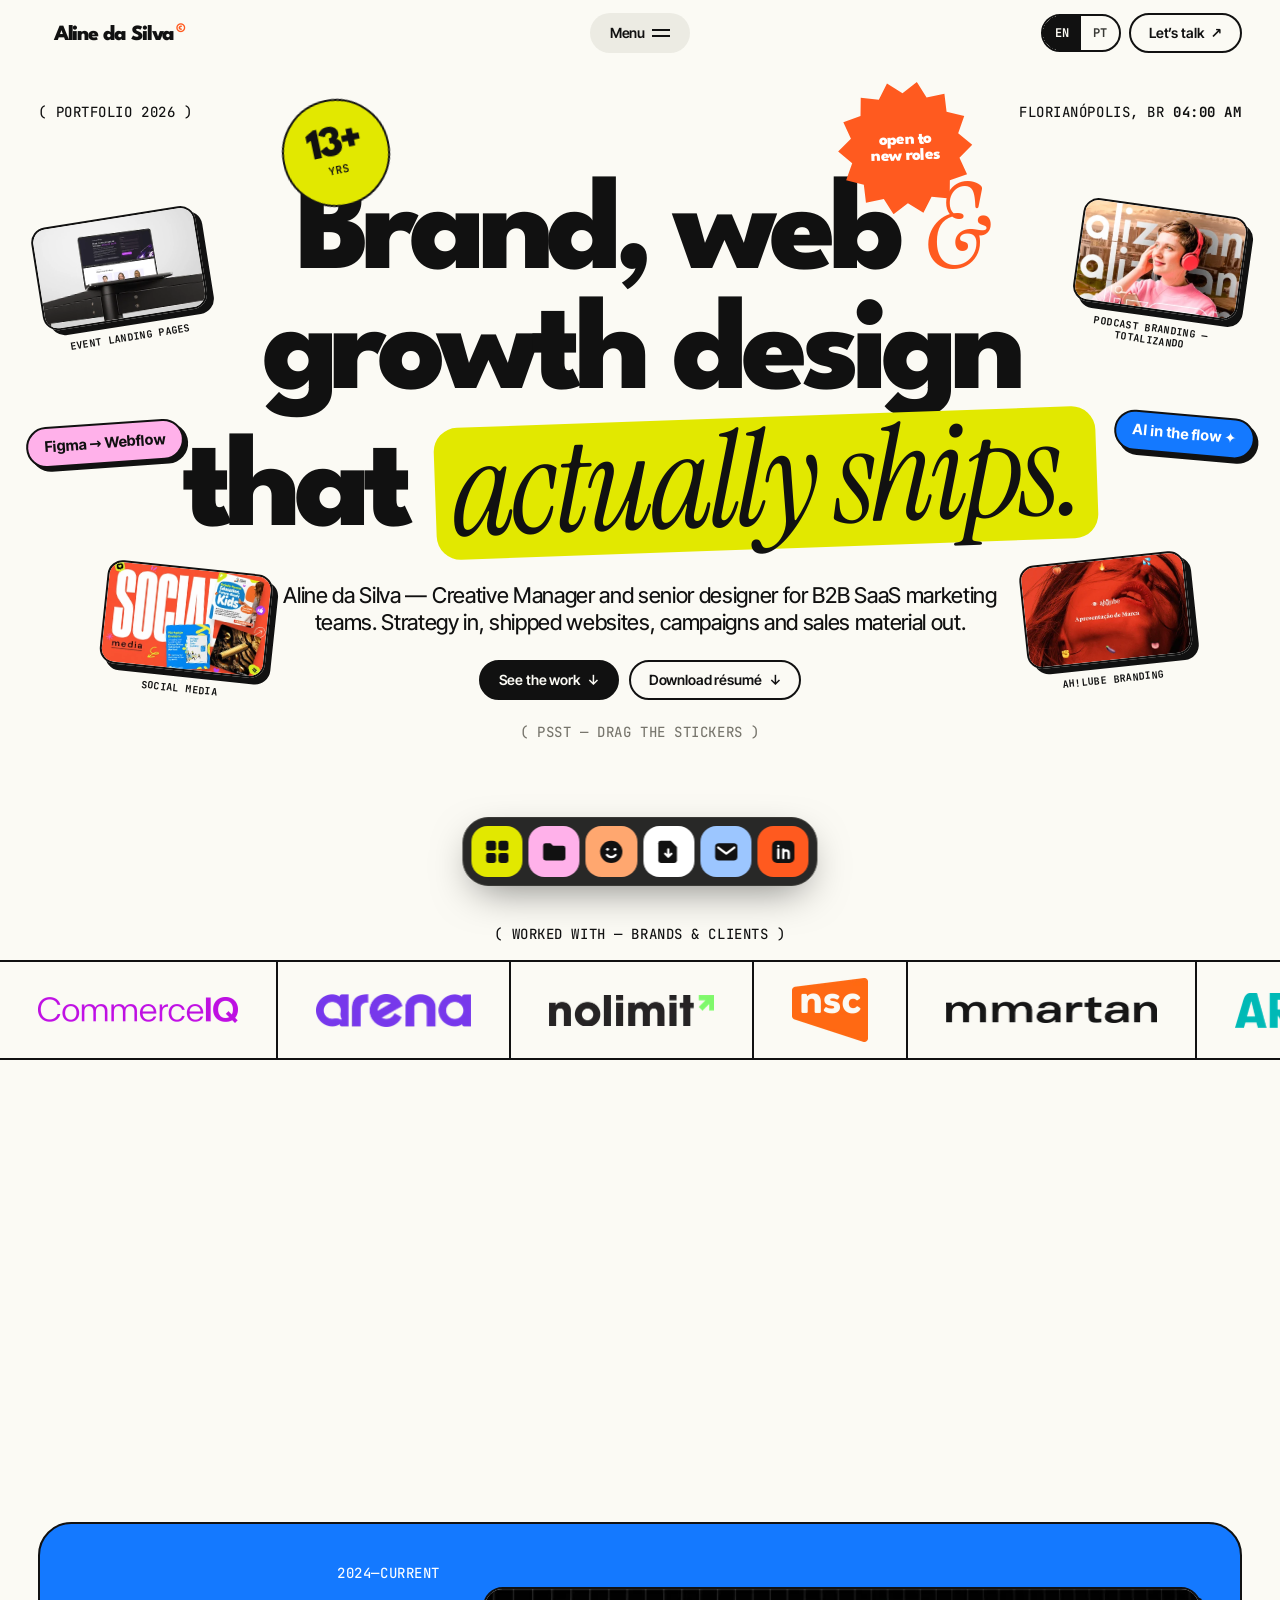
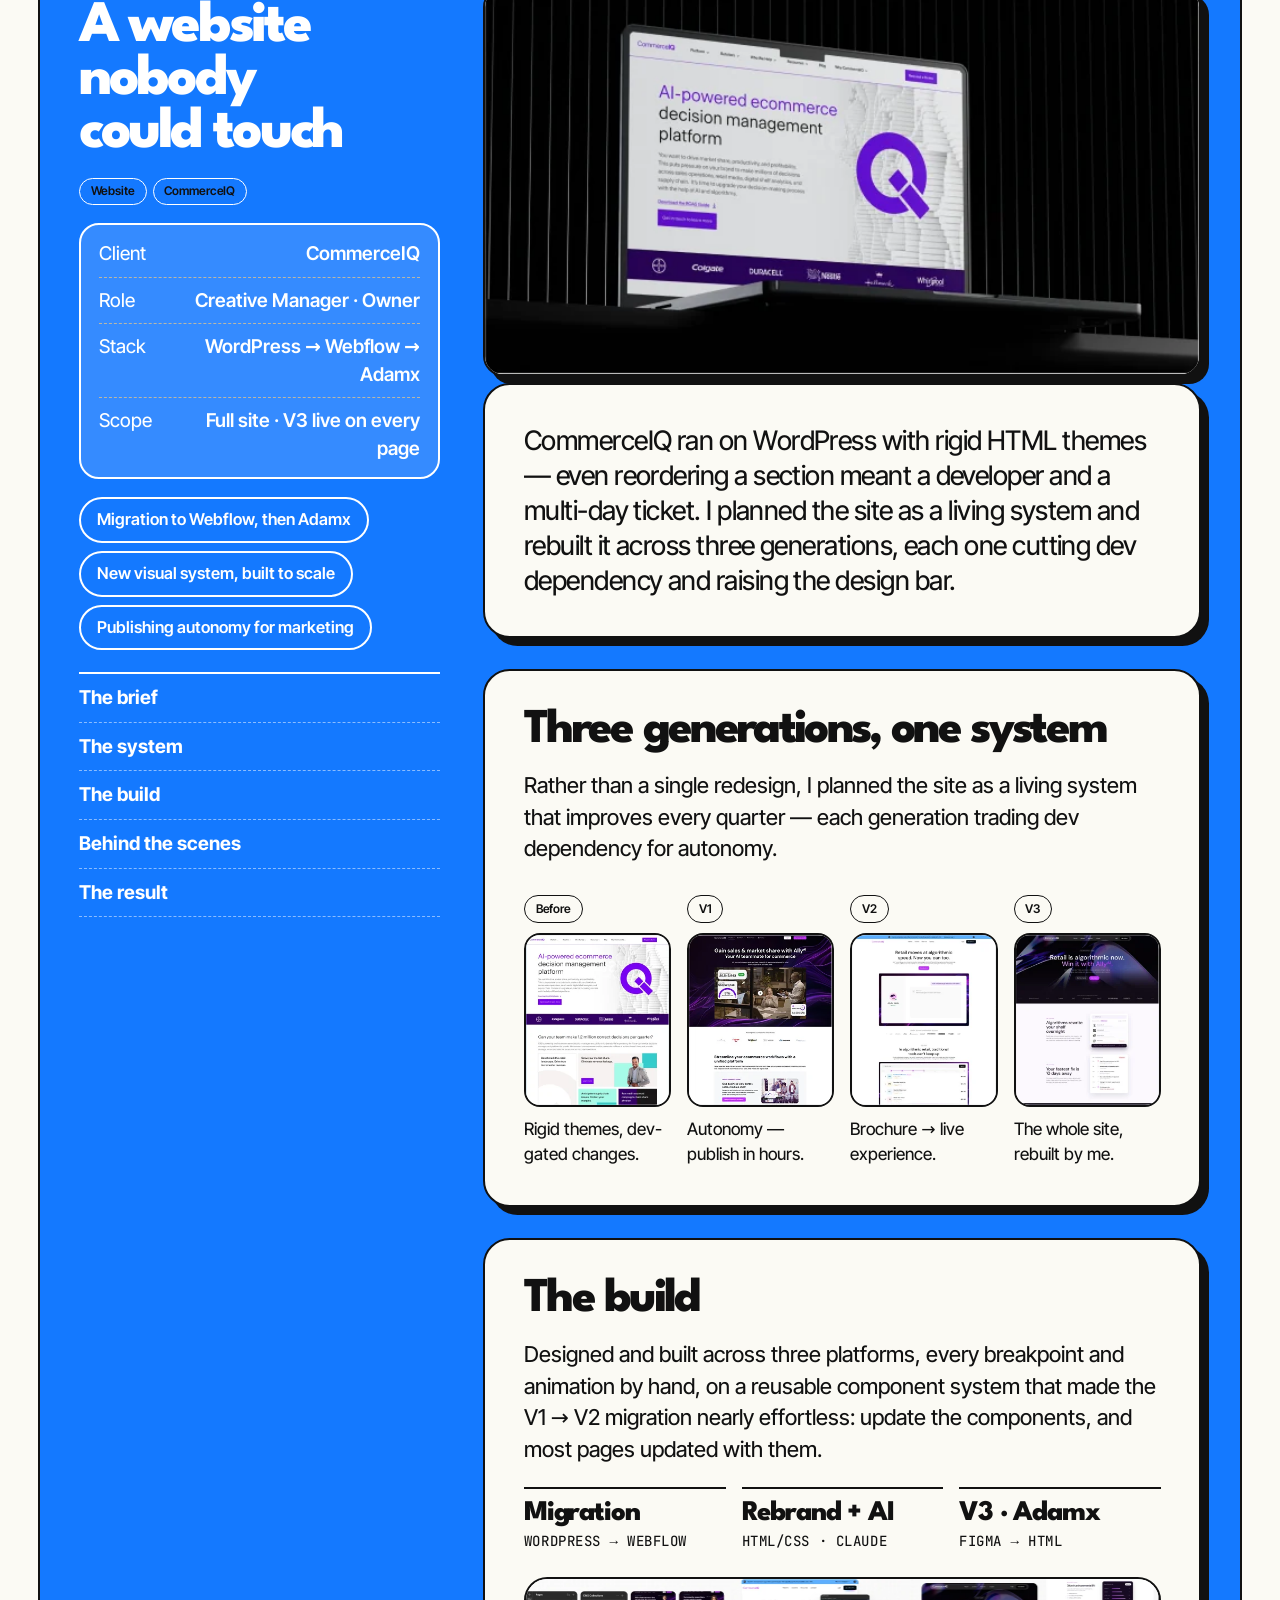
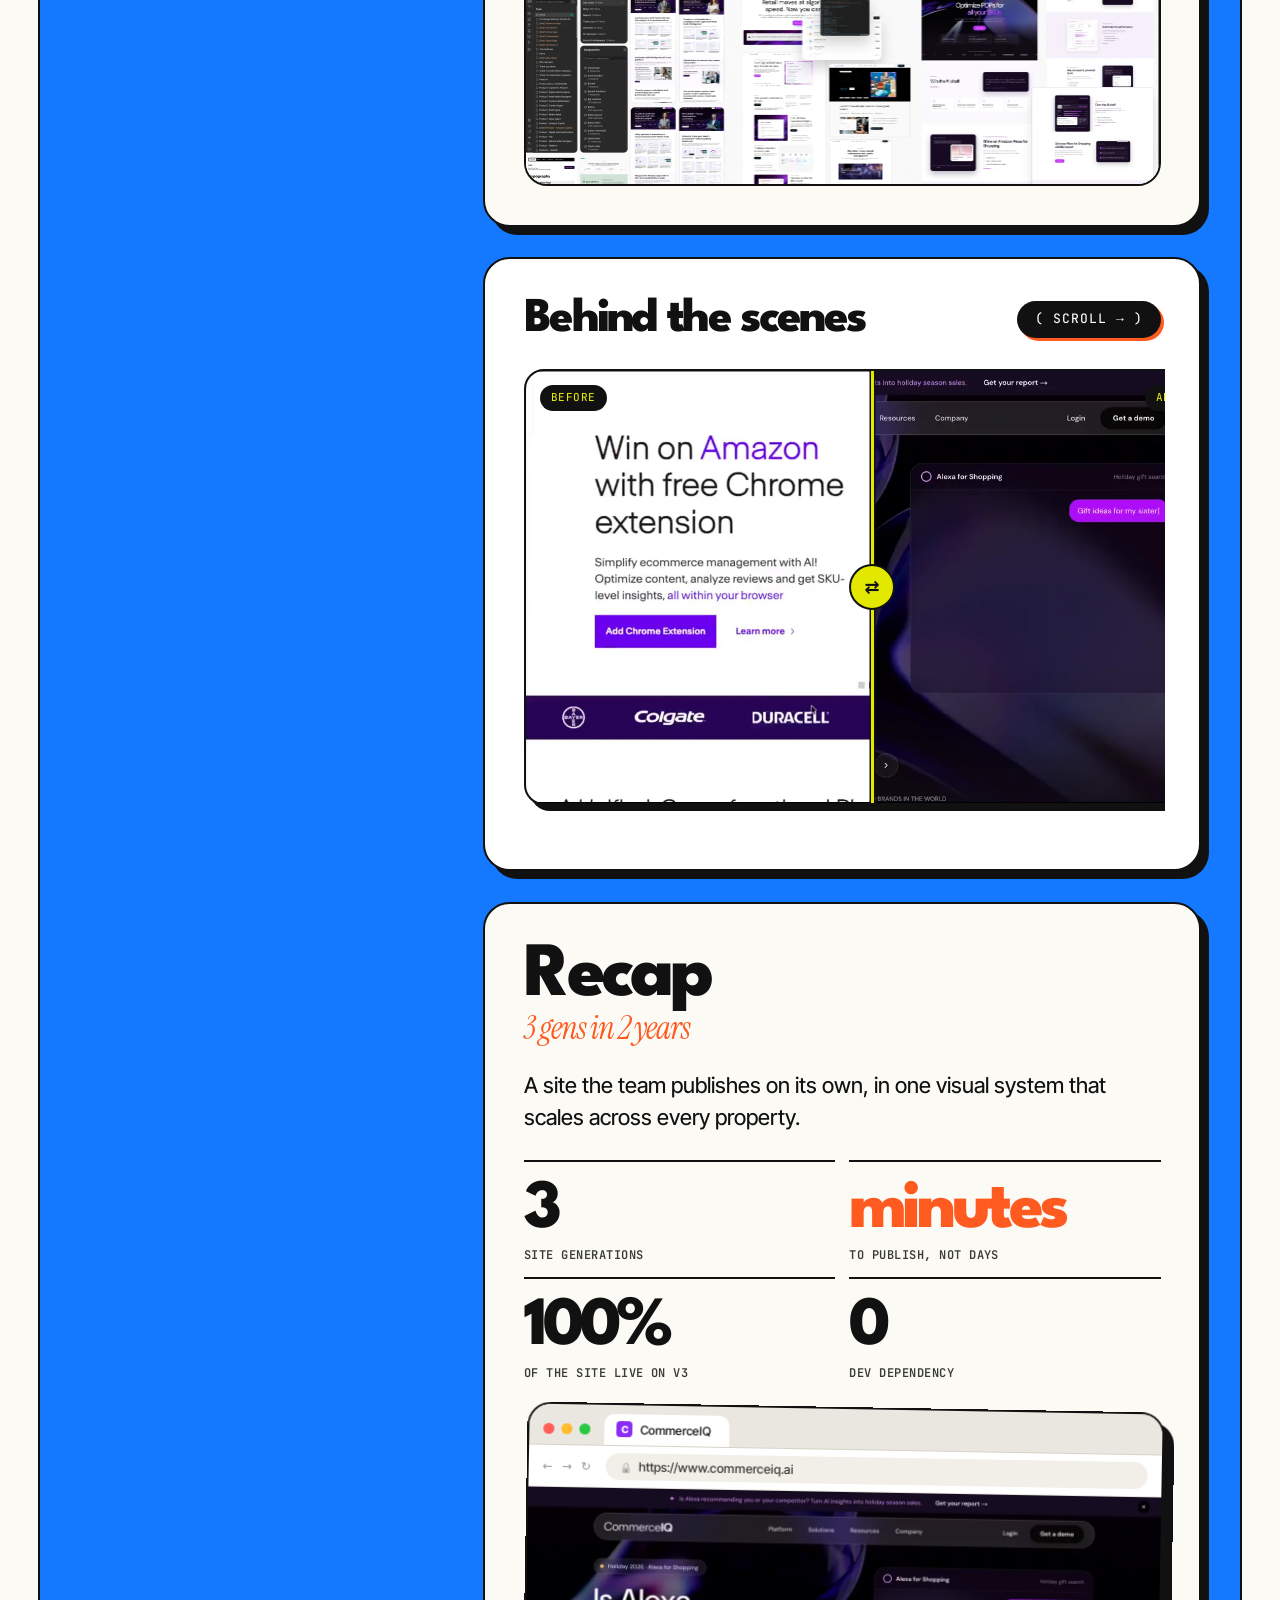
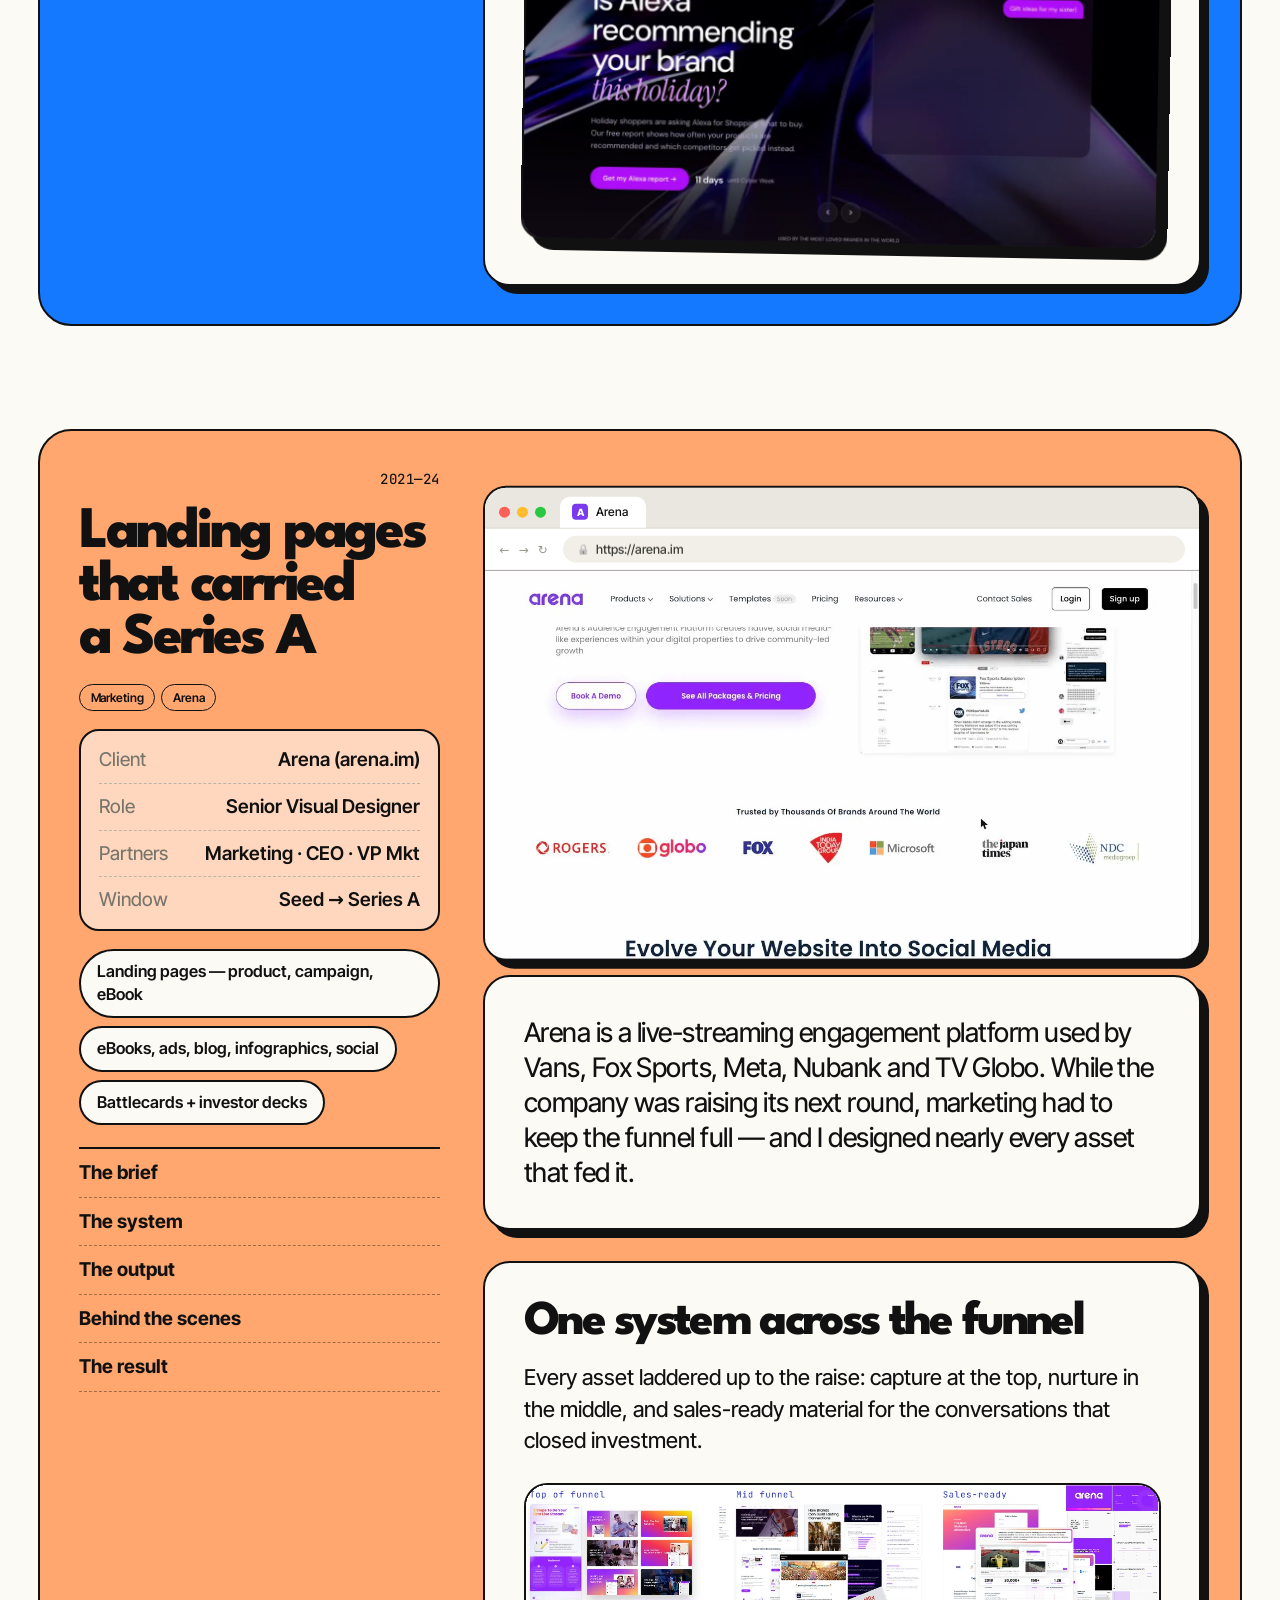
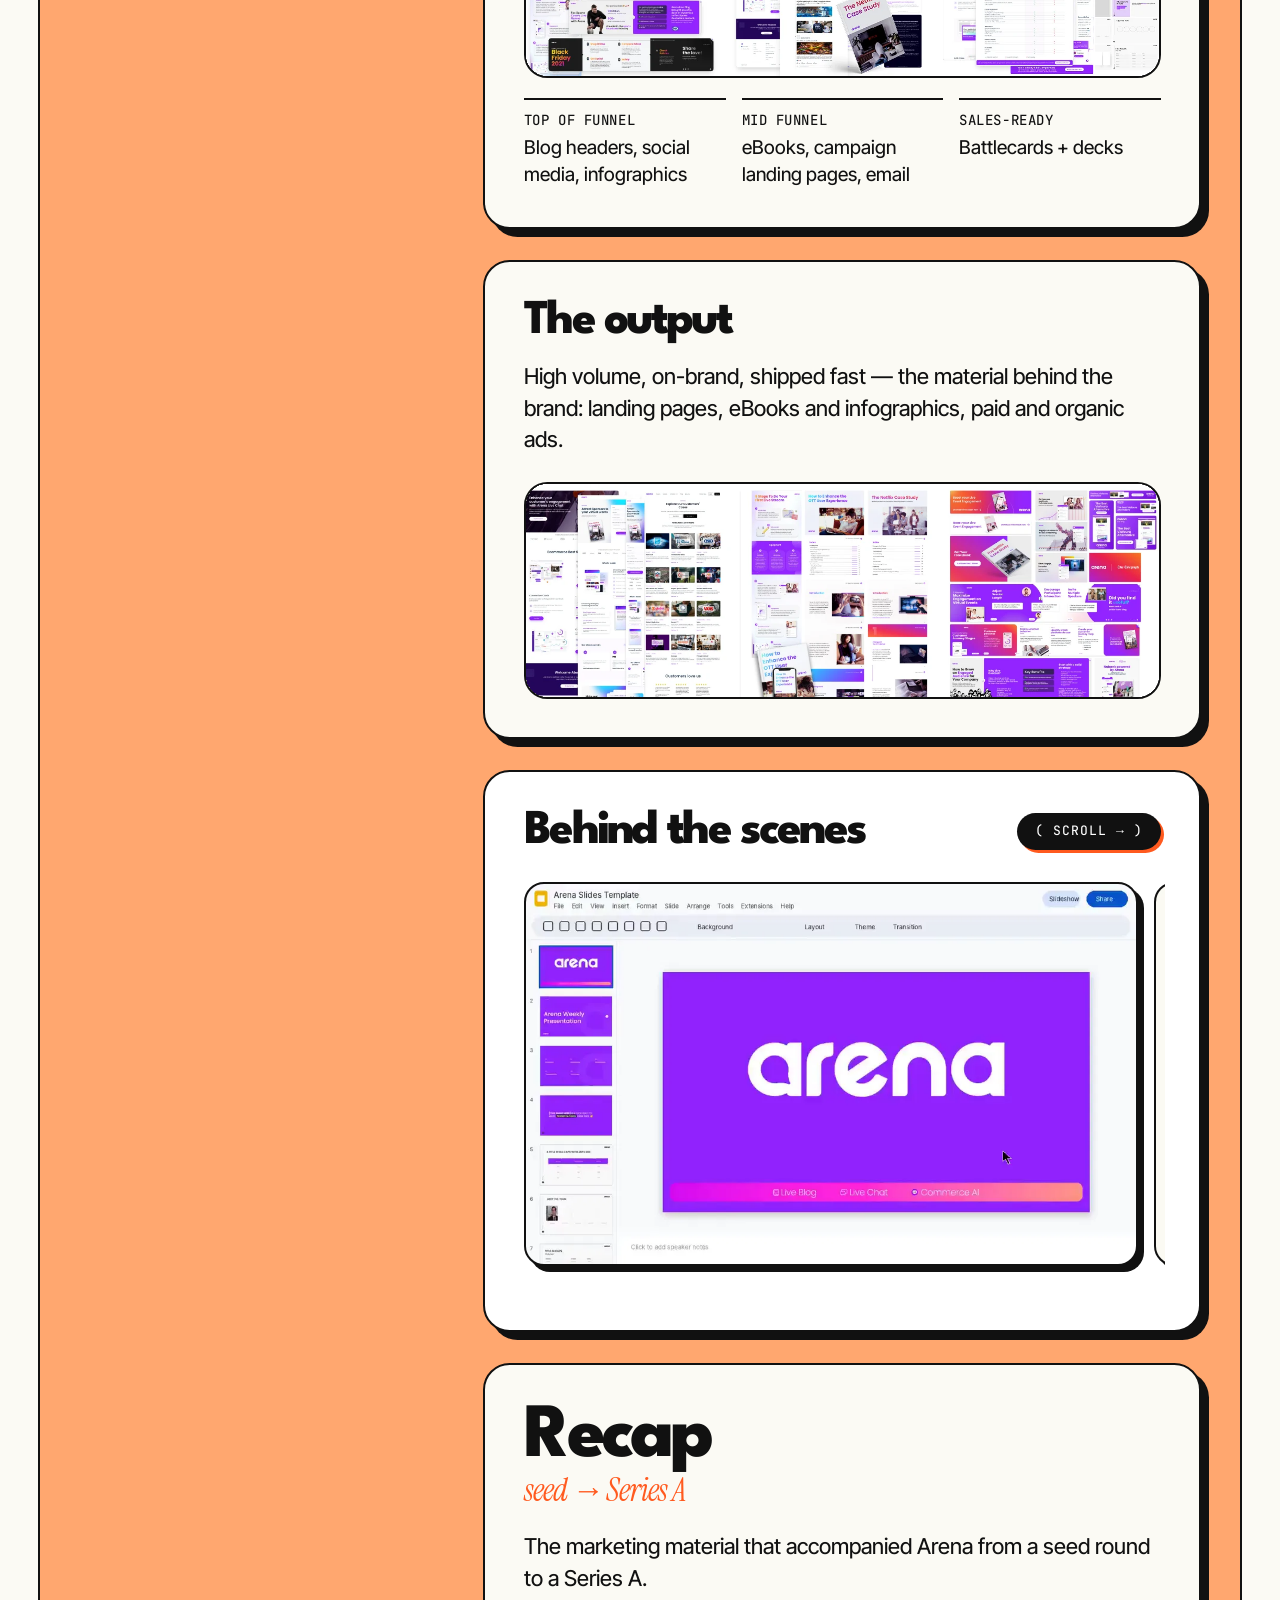
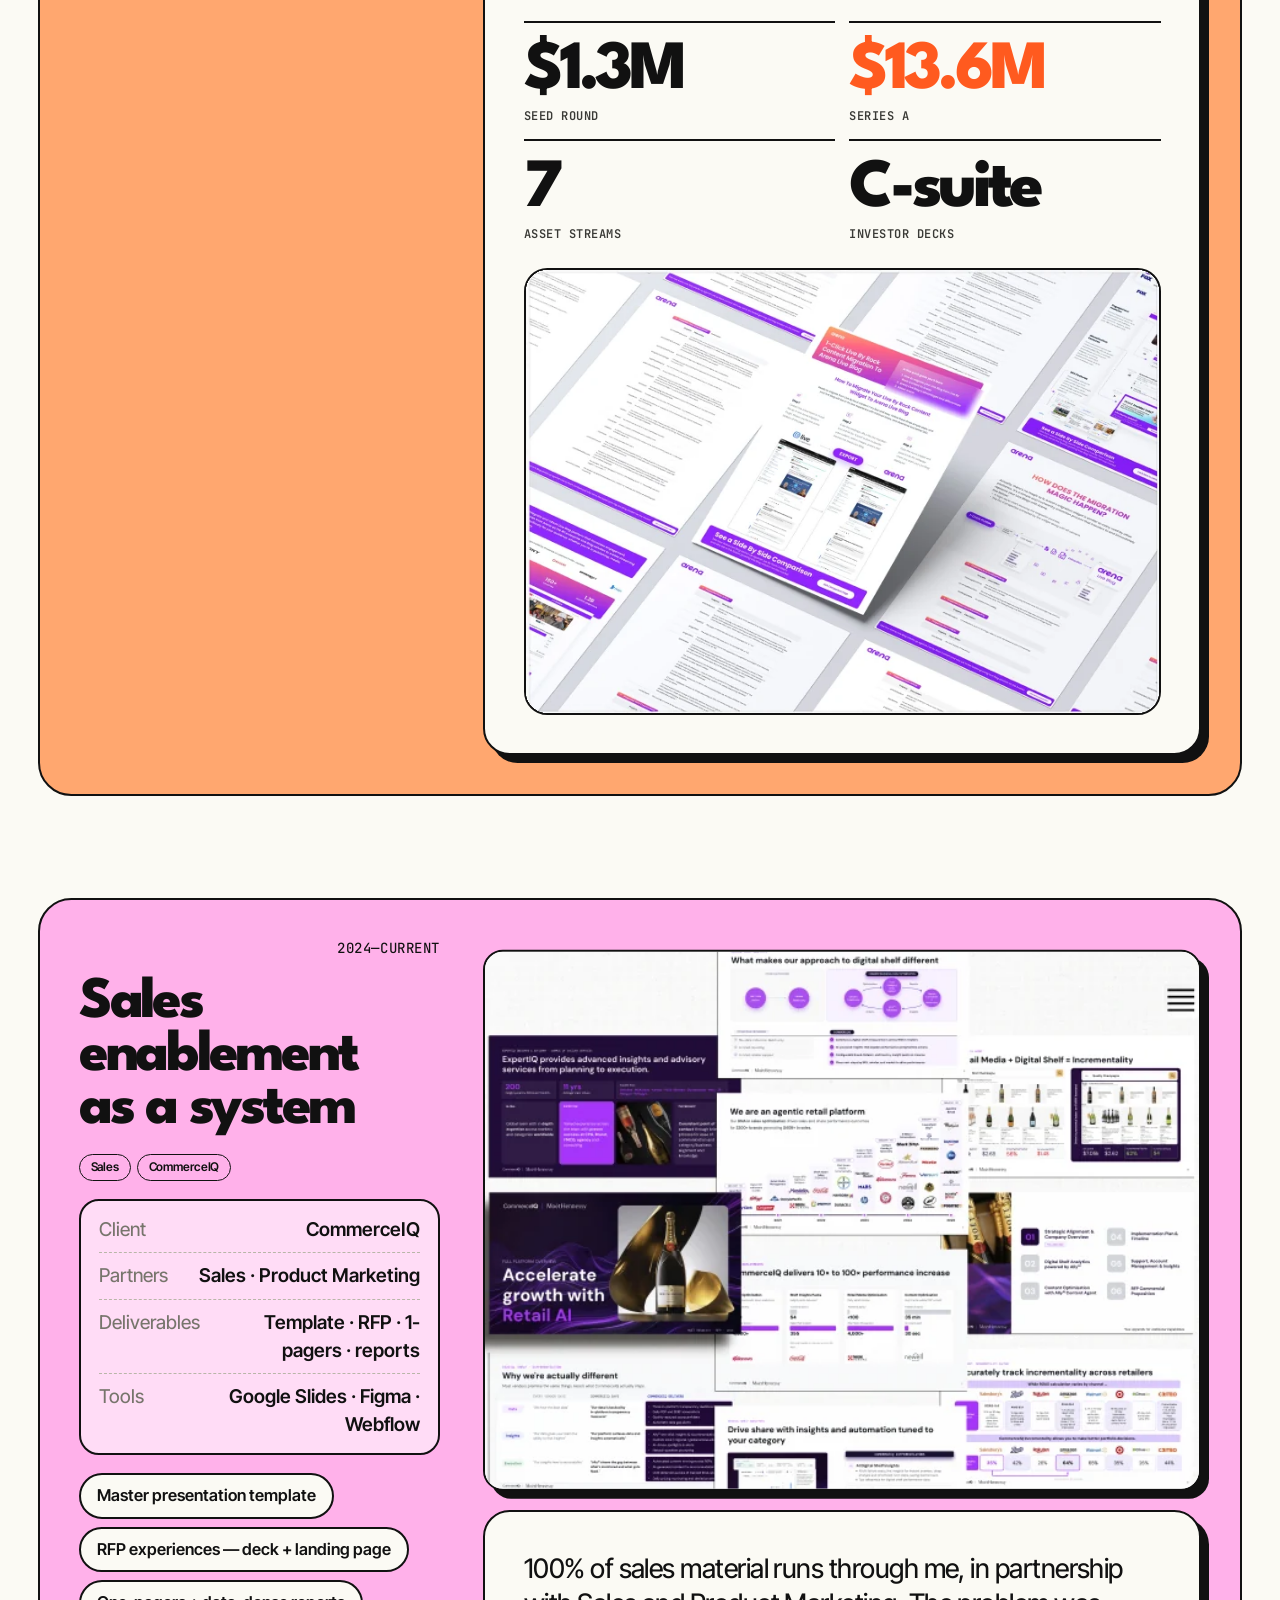
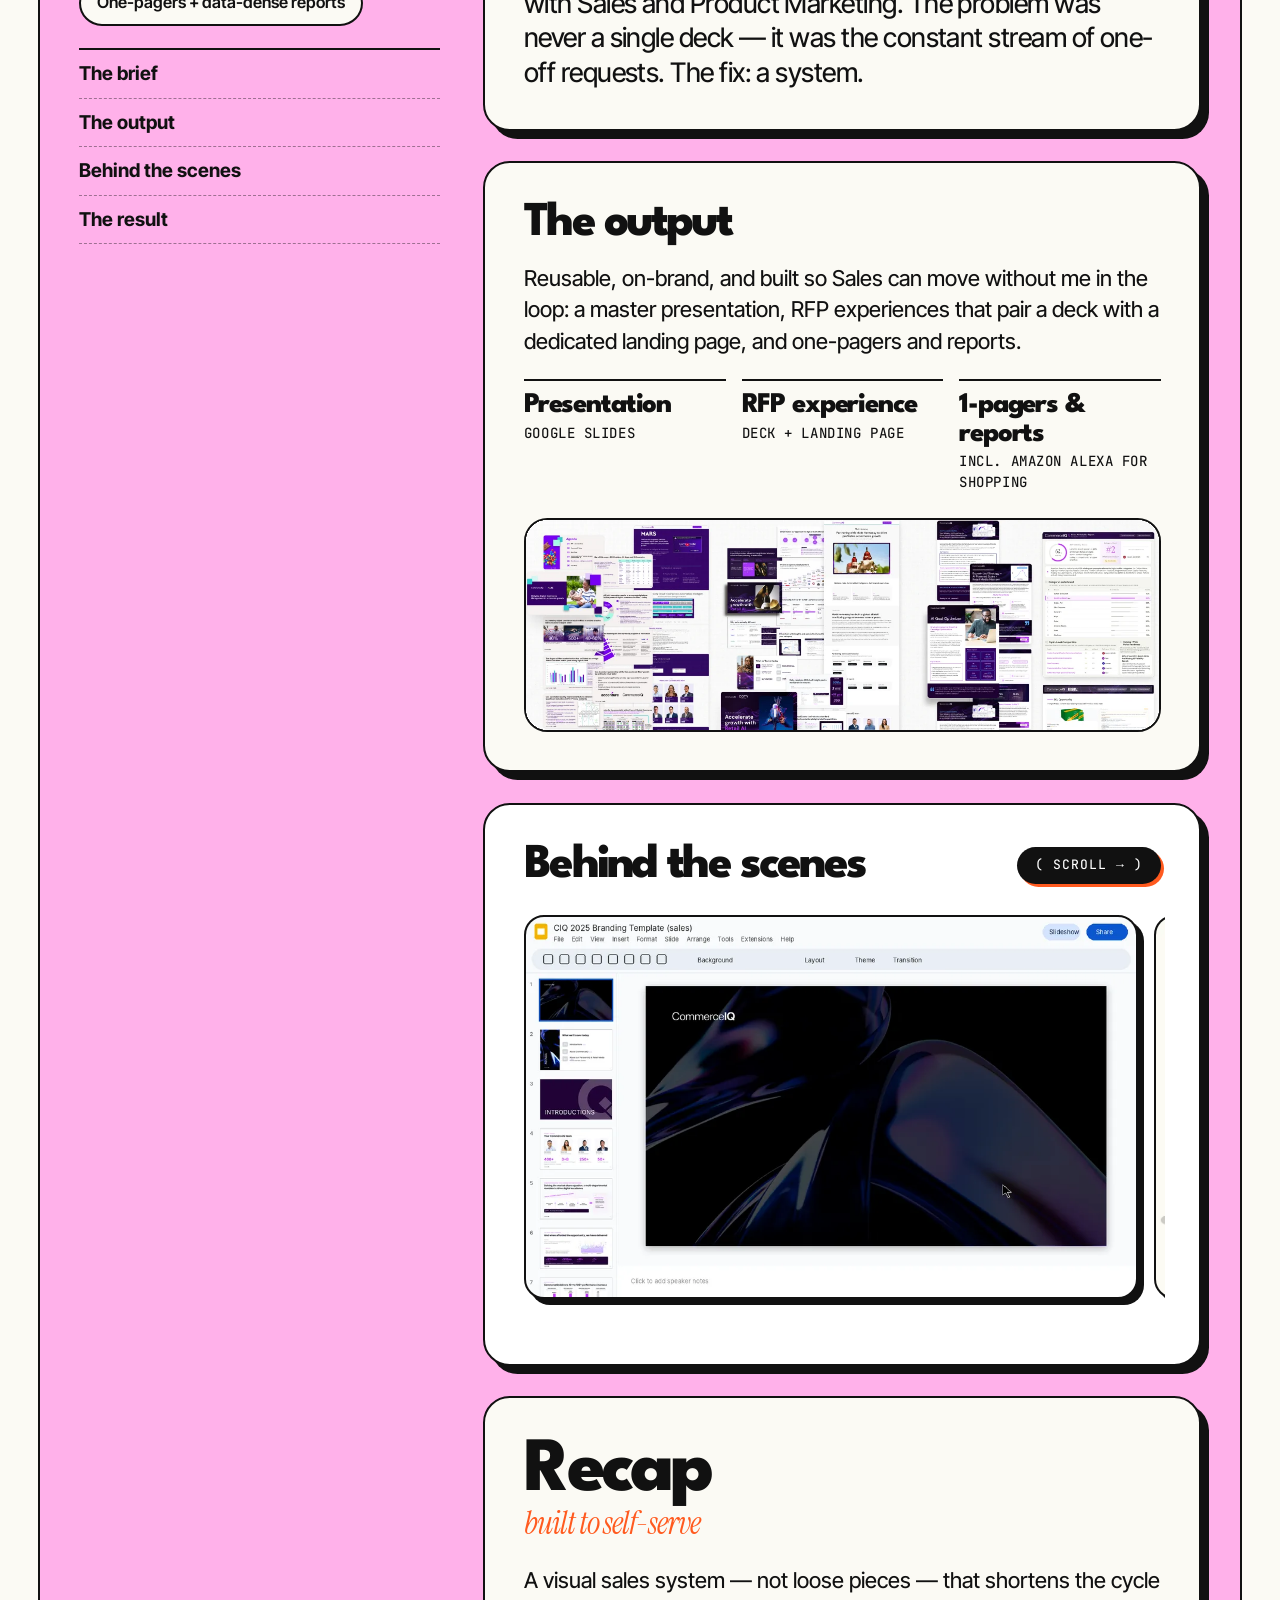
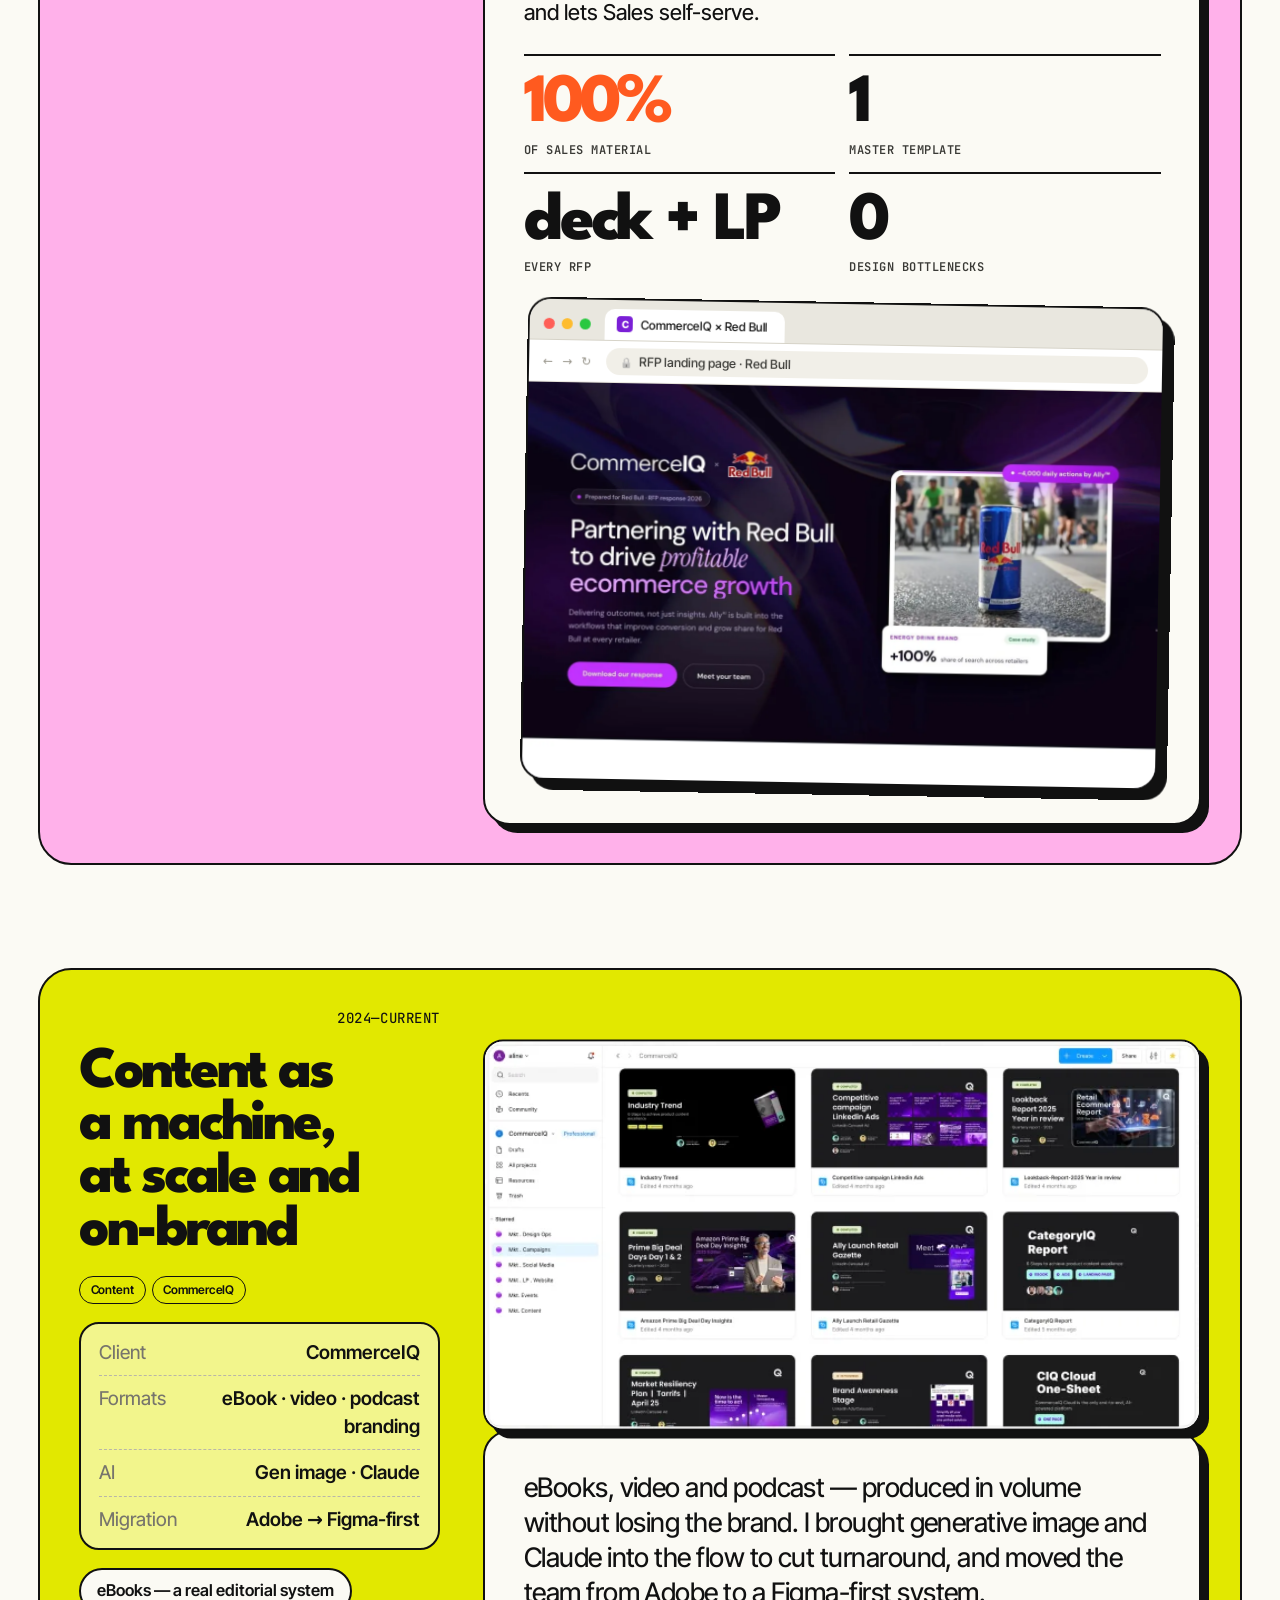
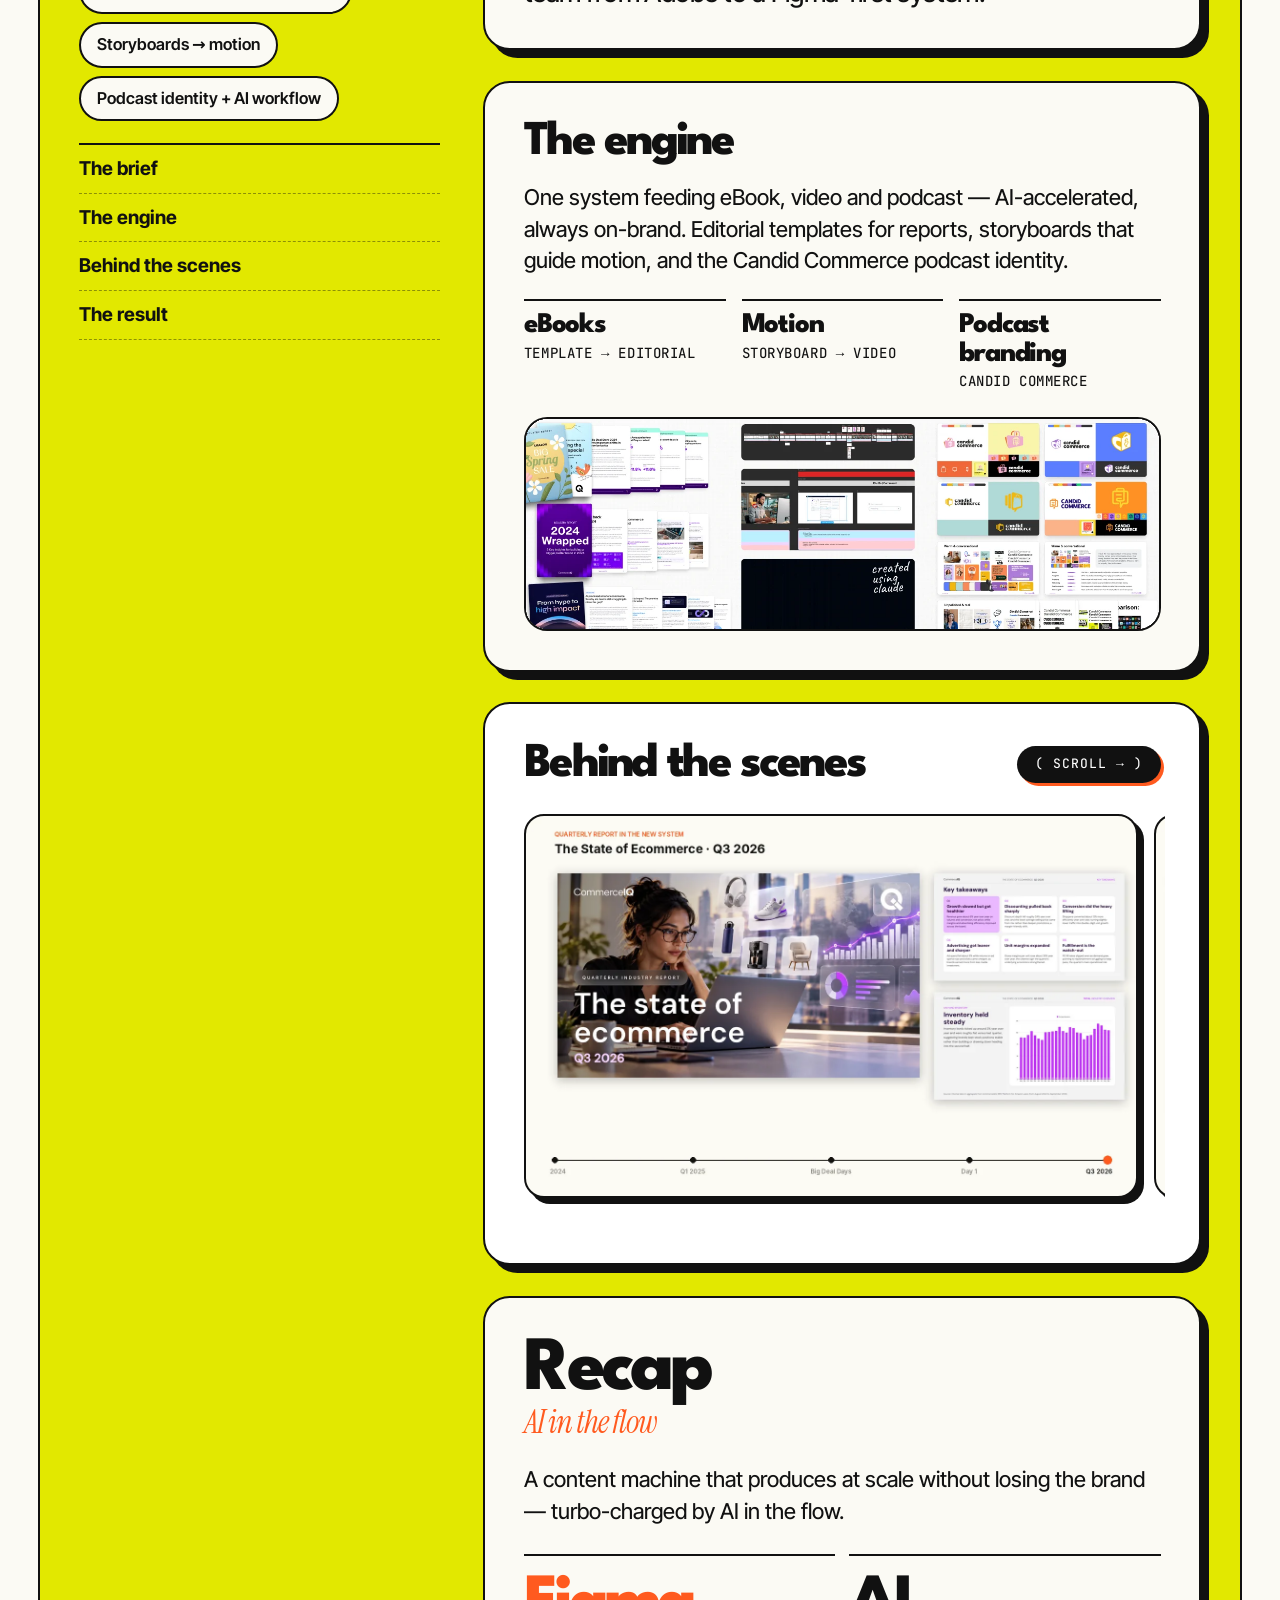
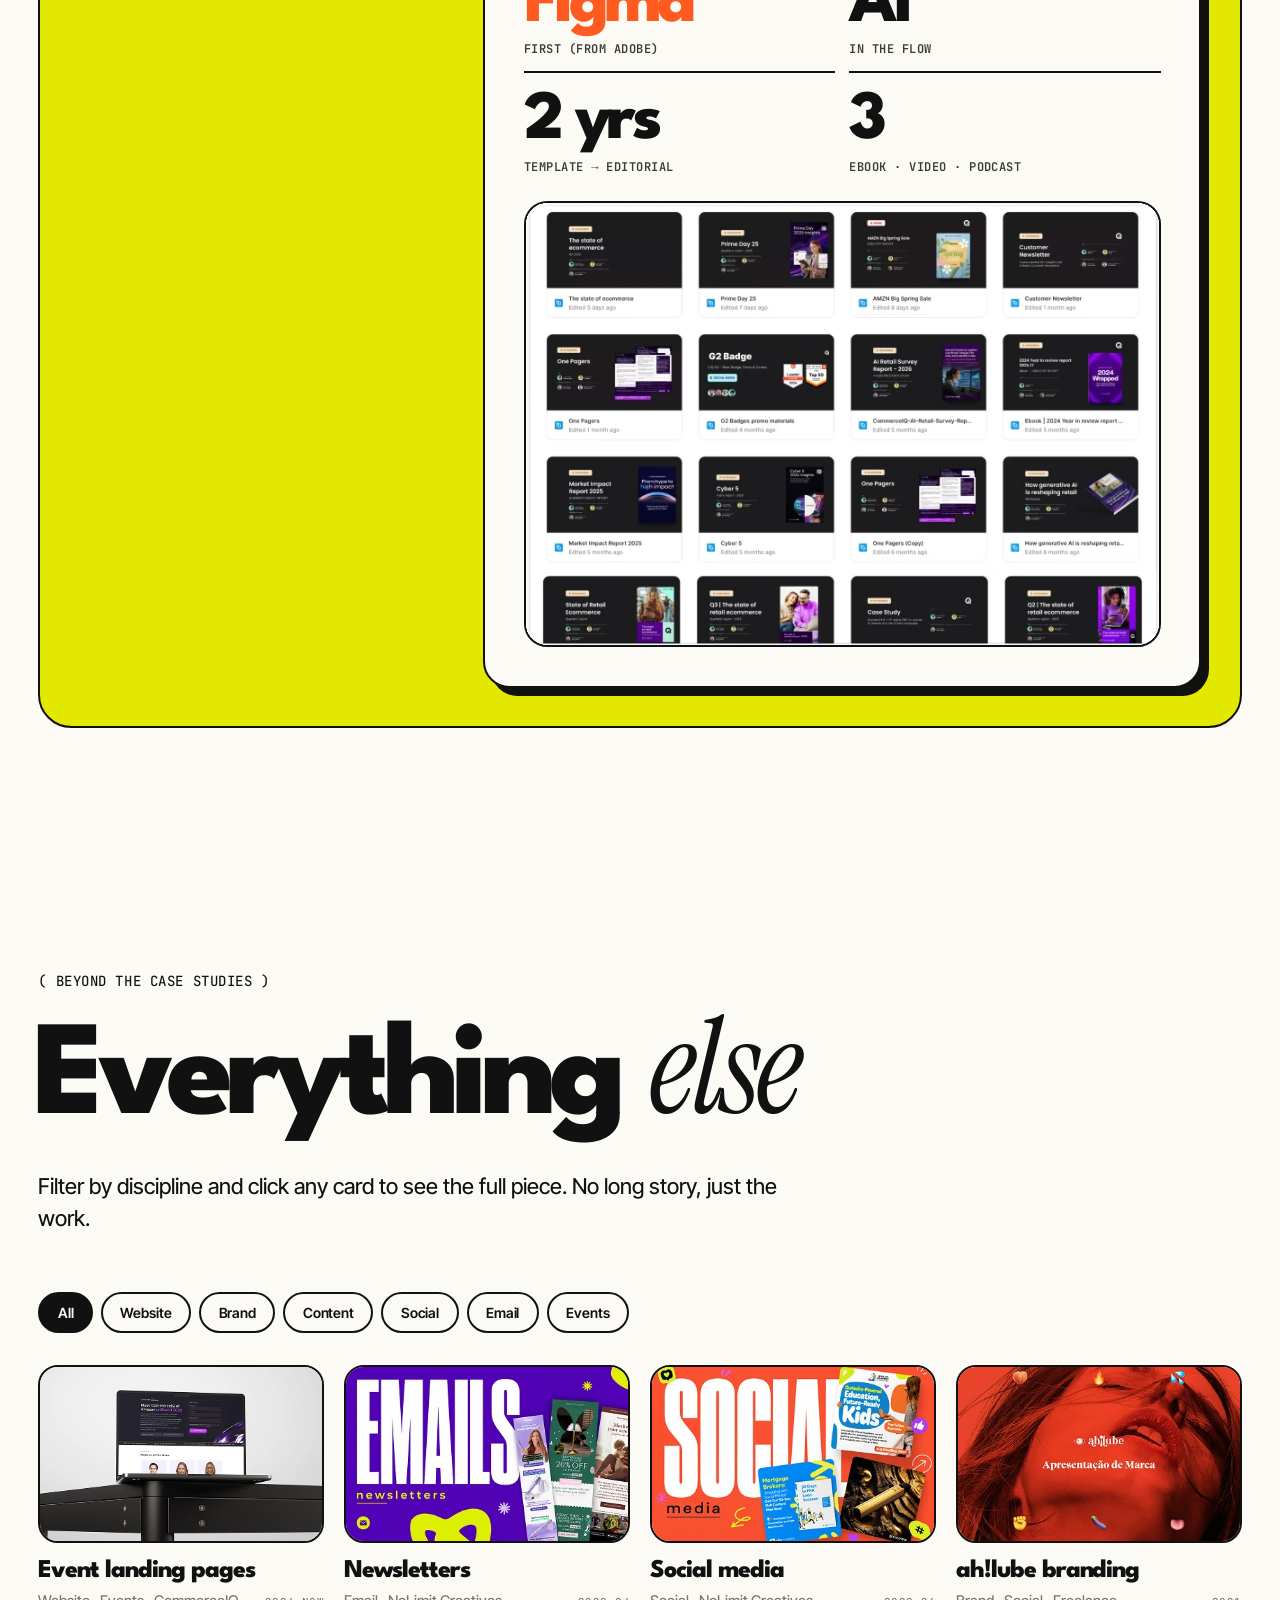
==== index.html @ 7341ace0 "More prominent scroll hint in Behind the scenes Co-Authored-By: Claude Sonnet 5.5 <noreply@anthropic" ====
<!DOCTYPE html>
<html lang="en" class="no-js">
<head>
<meta name="robots" content="noindex,nofollow">
<meta charset="utf-8">
<meta name="viewport" content="width=device-width, initial-scale=1">
<title>Aline da Silva — Creative Manager &amp; Senior Brand, Marketing &amp; Web Designer | Remote, Brazil</title>
<meta name="description" content="Portfolio of Aline da Silva, Creative Manager and senior brand, marketing, web and growth designer with 13+ years in B2B SaaS. Figma, Webflow, WordPress, HubSpot, AI workflows. Remote from Brazil.">
<meta name="author" content="Aline da Silva">
<meta name="robots" content="index, follow, max-image-preview:large">
<link rel="canonical" href="https://alinehojesou.github.io/">
<link rel="alternate" hreflang="en" href="https://alinehojesou.github.io/">
<link rel="alternate" hreflang="pt-BR" href="https://alinehojesou.github.io/pt/">
<link rel="alternate" hreflang="x-default" href="https://alinehojesou.github.io/">
<meta property="og:type" content="profile">
<meta property="og:title" content="Aline da Silva — Creative Manager &amp; Senior Brand, Marketing &amp; Web Designer | Remote, Brazil">
<meta property="og:description" content="Portfolio of Aline da Silva, Creative Manager and senior brand, marketing, web and growth designer with 13+ years in B2B SaaS. Figma, Webflow, WordPress, HubSpot, AI workflows. Remote from Brazil.">
<meta property="og:url" content="https://alinehojesou.github.io/">
<meta property="og:image" content="https://alinehojesou.github.io/assets/img/og.jpg?v=2">
<meta property="og:image:width" content="1200"><meta property="og:image:height" content="630">
<meta property="og:image:alt" content="Aline da Silva — Creative Manager &amp; Senior Brand, Marketing &amp; Web Designer | Remote, Brazil">
<meta property="og:site_name" content="Aline da Silva">
<meta name="twitter:image" content="https://alinehojesou.github.io/assets/img/og.jpg?v=2">
<meta property="og:locale" content="en_US">
<meta name="twitter:card" content="summary_large_image">
<meta name="theme-color" content="#fbfaf4">
<link rel="icon" href="assets/img/favicon.svg?v=202611171703" type="image/svg+xml">
<link rel="preload" href="assets/fonts/spartan.woff2" as="font" type="font/woff2" crossorigin>
<link rel="preload" href="assets/fonts/serif-italic.woff2" as="font" type="font/woff2" crossorigin>
<link rel="stylesheet" href="assets/css/style.css?v=202611171703">
<script>(function(d){var c='js',s=0;try{s=sessionStorage.getItem('seen')}catch(e){}if(!s&&!matchMedia('(prefers-reduced-motion: reduce)').matches)c+=' loading';d.className=c;setTimeout(function(){if(!window.__init)d.className='no-js'},6000)})(document.documentElement)</script>
<script type="application/ld+json">[{"@context": "https://schema.org", "@type": "ProfilePage", "@id": "https://alinehojesou.github.io/#page", "url": "https://alinehojesou.github.io/", "name": "Aline da Silva — Creative Manager & Senior Brand, Marketing & Web Designer | Remote, Brazil", "inLanguage": "en", "dateModified": "2026-11-16", "mainEntity": {"@id": "https://alinehojesou.github.io/#aline"}}, {"@context": "https://schema.org", "@type": "Person", "@id": "https://alinehojesou.github.io/#aline", "name": "Aline da Silva", "url": "https://alinehojesou.github.io/", "image": "https://alinehojesou.github.io/assets/img/cases/aline.webp", "jobTitle": "Creative Manager", "description": "Portfolio of Aline da Silva, Creative Manager and senior brand, marketing, web and growth designer with 13+ years in B2B SaaS. Figma, Webflow, WordPress, HubSpot, AI workflows. Remote from Brazil.", "worksFor": {"@type": "Organization", "name": "CommerceIQ", "url": "https://www.commerceiq.ai"}, "address": {"@type": "PostalAddress", "addressLocality": "Florianópolis", "addressRegion": "SC", "addressCountry": "BR"}, "knowsLanguage": ["pt-BR", "en"], "alumniOf": {"@type": "CollegeOrUniversity", "name": "Universidade Estácio de Sá"}, "award": ["Prêmio NSC de Comunicação 2019 — Imagem/Design", "Prêmio NSC de Comunicação 2019 — Projeto Multimídia"], "hasOccupation": {"@type": "Occupation", "name": "Senior Brand, Marketing & Web Designer", "skills": "Brand design, marketing design, growth design, web design, Figma, Webflow, WordPress, HubSpot, Adobe Creative Cloud, landing pages, sales enablement, email marketing, creative direction, team leadership, AI-assisted creative workflows"}, "knowsAbout": ["Brand design", "Marketing design", "Growth design", "Web design", "Webflow", "WordPress", "Figma", "HubSpot", "Sales enablement", "B2B SaaS marketing", "Landing pages", "Email marketing", "Creative direction", "AI-assisted design workflows", "Retail media"], "sameAs": ["https://www.linkedin.com/in/aline-da-silva", "https://www.behance.net/hojesoualine", "https://github.com/alinehojesou"]}, {"@context": "https://schema.org", "@type": "FAQPage", "inLanguage": "en", "mainEntity": [{"@type": "Question", "name": "What kind of roles is Aline da Silva open to?", "acceptedAnswer": {"@type": "Answer", "text": "Senior, hands-on design roles where design drives marketing and growth: Senior Brand Designer, Senior Marketing Designer, Growth Designer, Brand & Web Designer, Marketing Web Designer, Design Lead, Creative Lead and Creative Manager."}}, {"@type": "Question", "name": "Where is she based, and does she work remotely?", "acceptedAnswer": {"@type": "Answer", "text": "Florianópolis, Brazil (UTC−3). She works 100% remotely and has worked with US-based B2B SaaS teams since 2020, overlapping with US Eastern and Pacific hours."}}, {"@type": "Question", "name": "What does she design and build?", "acceptedAnswer": {"@type": "Answer", "text": "Marketing websites and landing pages (designed in Figma, built in Webflow and WordPress), brand systems, campaigns, sales enablement decks and RFP experiences, eBooks and reports, HubSpot email, event materials and motion storyboards."}}, {"@type": "Question", "name": "Which industries has she worked in?", "acceptedAnswer": {"@type": "Answer", "text": "B2B SaaS, AI, ecommerce and retail media (CommerceIQ), live-streaming and martech (Arena), plus agencies, brand consultancies and one of Brazil’s largest media groups."}}, {"@type": "Question", "name": "How does she use AI in design work?", "acceptedAnswer": {"@type": "Answer", "text": "Claude and generative image are part of her daily workflow — for campaign concepting, on-brand landing pages and decks, HTML animations and faster production — without losing craft."}}, {"@type": "Question", "name": "Which languages does she work in?", "acceptedAnswer": {"@type": "Answer", "text": "Portuguese (native) and English (professional; she is a former English teacher)."}}]}, {"@context": "https://schema.org", "@type": "ItemList", "name": "Selected work", "itemListElement": [{"@type": "ListItem", "position": 1, "item": {"@type": "CreativeWork", "name": "A website nobody could touch", "url": "https://alinehojesou.github.io/#commerceiq-website", "description": "CommerceIQ ran on WordPress with rigid HTML themes — even reordering a section meant a developer and a multi-day ticket. I planned the site as a living system and rebuilt it across three generations, each one cutting dev dependency and raising the design bar.", "creator": {"@id": "https://alinehojesou.github.io/#aline"}}}, {"@type": "ListItem", "position": 2, "item": {"@type": "CreativeWork", "name": "Landing pages that carried a Series A", "url": "https://alinehojesou.github.io/#arena-marketing", "description": "Arena is a live-streaming engagement platform used by Vans, Fox Sports, Meta, Nubank and TV Globo. While the company was raising its next round, marketing had to keep the funnel full — and I designed nearly every asset that fed it.", "creator": {"@id": "https://alinehojesou.github.io/#aline"}}}, {"@type": "ListItem", "position": 3, "item": {"@type": "CreativeWork", "name": "Sales enablement as a system", "url": "https://alinehojesou.github.io/#commerceiq-sales", "description": "100% of sales material runs through me, in partnership with Sales and Product Marketing. The problem was never a single deck — it was the constant stream of one-off requests. The fix: a system.", "creator": {"@id": "https://alinehojesou.github.io/#aline"}}}, {"@type": "ListItem", "position": 4, "item": {"@type": "CreativeWork", "name": "Content as a machine, at scale and on-brand", "url": "https://alinehojesou.github.io/#commerceiq-content", "description": "eBooks, video and podcast — produced in volume without losing the brand. I brought generative image and Claude into the flow to cut turnaround, and moved the team from Adobe to a Figma-first system.", "creator": {"@id": "https://alinehojesou.github.io/#aline"}}}]}]</script>
</head>
<body>
<div class="loader" aria-hidden="true"><span class="loader-name">Aline da Silva<sup>©</sup></span><b class="loader-n">0</b><span class="mono">( Portfolio 2026 )</span></div>
<a class="skip" href="#main">Skip to content</a>
<header class="top">
  <a class="brand" href="#main">Aline da Silva<sup>©</sup></a>
  <nav aria-label="Menu"><button class="pill menu-btn" type="button" aria-expanded="false" aria-controls="navlist">Menu <i></i></button>
    <ul id="navlist"><li><a href="#work"><span class="mono">(01)</span>Work</a></li><li><a href="#more"><span class="mono">(02)</span>Archive</a></li><li><a href="#about"><span class="mono">(03)</span>About</a></li><li><a href="#experience"><span class="mono">(04)</span>Experience</a></li><li><a href="#resume"><span class="mono">(05)</span>Résumé</a></li><li><a href="#contact"><span class="mono">(06)</span>Contact</a></li></ul></nav>
  <div class="top-r"><div class="lang" role="group" aria-label="Language / Idioma"><span aria-current="true">EN</span><a href="pt/" hreflang="pt-BR" lang="pt-BR" title="Português">PT</a></div>
  <a class="pill talk-btn" href="#contact">Let’s talk <span aria-hidden="true">↗</span></a></div>
</header>
<main id="main">
<section class="hero">
  <div class="hero-meta mono"><span>( Portfolio 2026 )</span><span>Florianópolis, BR <b class="clock"></b></span></div>
  <h1><span class="sr">Aline da Silva — Creative Manager · Brand, Marketing &amp; Web Designer · Growth. </span>Brand, web <i>&amp;</i> growth design that <em>actually ships.</em></h1>
  <p class="sub">Aline da Silva — Creative Manager and senior designer for B2B SaaS marketing teams. Strategy in, shipped websites, campaigns and sales material out.</p>
  <div class="cta"><a class="pill solid" href="#work">See the work <span aria-hidden="true">↓</span></a><a class="pill" href="assets/Aline-da-Silva-Resume.pdf?v=202611171703" download>Download résumé <span aria-hidden="true">↓</span></a></div>
  <p class="hint mono" aria-hidden="true">( psst — drag the stickers )</p>
  <div class="stickers"><a class="stk thumb s1" href="#more" data-slug="events" data-title="Event landing pages" draggable="false"><img src="assets/img/work/events-thumb.webp?v=202611171703" alt="" width="720" height="450" draggable="false"><span>Event landing pages</span></a><a class="stk thumb s2" href="#more" data-slug="social-media" data-title="Social media" draggable="false"><img src="assets/img/work/social-media-thumb.webp?v=202611171703" alt="" width="720" height="450" draggable="false"><span>Social media</span></a><a class="stk thumb s3" href="#more" data-slug="podcast-branding-totalizando" data-title="Podcast branding — Totalizando" draggable="false"><img src="assets/img/work/podcast-branding-totalizando-thumb.webp?v=202611171703" alt="" width="720" height="450" draggable="false"><span>Podcast branding — Totalizando</span></a><a class="stk thumb s4" href="#more" data-slug="ah-lube-branding" data-title="ah!lube branding" draggable="false"><img src="assets/img/work/ah-lube-branding-thumb.webp?v=202611171703" alt="" width="720" height="450" draggable="false"><span>ah!lube branding</span></a><span class="stk burst s5" aria-hidden="true"><b>open to<br>new roles</b></span><span class="stk coin s6" aria-hidden="true"><b>13+</b>yrs</span><span class="stk tag s7 pinkbg" aria-hidden="true">Figma → Webflow</span><span class="stk tag s8 bluebg" aria-hidden="true">AI in the flow ✦</span></div>
</section>

<section class="logos" aria-label="Worked with — brands &amp; clients">
  <p class="mono center">( Worked with — brands &amp; clients )</p>
  <div class="marquee"><ul><li><img src="assets/img/logos/commerceiq.webp?v=202611171703" alt="CommerceIQ" style="width:200px" width="200" height="26" loading="lazy" decoding="async"></li><li><img src="assets/img/logos/arena.webp?v=202611171703" alt="Arena" style="width:155px" width="155" height="33" loading="lazy" decoding="async"></li><li><img src="assets/img/logos/nolimit.webp?v=202611171703" alt="NoLimit Creatives" style="width:165px" width="165" height="31" loading="lazy" decoding="async"></li><li><img src="assets/img/logos/nsc.webp?v=202611171703" alt="NSC Comunicação" style="width:76px" width="76" height="64" loading="lazy" decoding="async"></li><li><img src="assets/img/logos/mmartan.webp?v=202611171703" alt="mmartan" style="width:211px" width="211" height="26" loading="lazy" decoding="async"></li><li><img src="assets/img/logos/artex.webp?v=202611171703" alt="Artex" style="width:147px" width="147" height="35" loading="lazy" decoding="async"></li><li><img src="assets/img/logos/goldbar.webp?v=202611171703" alt="Gold Bar" style="width:87px" width="87" height="60" loading="lazy" decoding="async"></li><li><img src="assets/img/logos/mormaii.webp?v=202611171703" alt="Mormaii" style="width:98px" width="98" height="53" loading="lazy" decoding="async"></li><li><img src="assets/img/logos/mormaii-fitness.webp?v=202611171703" alt="Studio Mormaii Fitness" style="width:82px" width="82" height="63" loading="lazy" decoding="async"></li><li><img src="assets/img/logos/carioca.webp?v=202611171703" alt="Carioca Calçados" style="width:135px" width="135" height="39" loading="lazy" decoding="async"></li><li><img src="assets/img/logos/unicred.webp?v=202611171703" alt="Unicred" style="width:186px" width="186" height="28" loading="lazy" decoding="async"></li><li><img src="assets/img/logos/techsc.webp?v=202611171703" alt="Tech SC" style="width:81px" width="81" height="64" loading="lazy" decoding="async"></li><li><img src="assets/img/logos/basiqe.webp?v=202611171703" alt="Basiqe Beauty" style="width:126px" width="126" height="41" loading="lazy" decoding="async"></li><li><img src="assets/img/logos/supportpets.webp?v=202611171703" alt="Support Pets" style="width:155px" width="155" height="33" loading="lazy" decoding="async"></li><li><img src="assets/img/logos/ecohiny.webp?v=202611171703" alt="Eco Hiny" style="width:103px" width="103" height="51" loading="lazy" decoding="async"></li><li aria-hidden="true"><img src="assets/img/logos/commerceiq.webp?v=202611171703" alt="" style="width:200px" width="200" height="26" loading="lazy" decoding="async"></li><li aria-hidden="true"><img src="assets/img/logos/arena.webp?v=202611171703" alt="" style="width:155px" width="155" height="33" loading="lazy" decoding="async"></li><li aria-hidden="true"><img src="assets/img/logos/nolimit.webp?v=202611171703" alt="" style="width:165px" width="165" height="31" loading="lazy" decoding="async"></li><li aria-hidden="true"><img src="assets/img/logos/nsc.webp?v=202611171703" alt="" style="width:76px" width="76" height="64" loading="lazy" decoding="async"></li><li aria-hidden="true"><img src="assets/img/logos/mmartan.webp?v=202611171703" alt="" style="width:211px" width="211" height="26" loading="lazy" decoding="async"></li><li aria-hidden="true"><img src="assets/img/logos/artex.webp?v=202611171703" alt="" style="width:147px" width="147" height="35" loading="lazy" decoding="async"></li><li aria-hidden="true"><img src="assets/img/logos/goldbar.webp?v=202611171703" alt="" style="width:87px" width="87" height="60" loading="lazy" decoding="async"></li><li aria-hidden="true"><img src="assets/img/logos/mormaii.webp?v=202611171703" alt="" style="width:98px" width="98" height="53" loading="lazy" decoding="async"></li><li aria-hidden="true"><img src="assets/img/logos/mormaii-fitness.webp?v=202611171703" alt="" style="width:82px" width="82" height="63" loading="lazy" decoding="async"></li><li aria-hidden="true"><img src="assets/img/logos/carioca.webp?v=202611171703" alt="" style="width:135px" width="135" height="39" loading="lazy" decoding="async"></li><li aria-hidden="true"><img src="assets/img/logos/unicred.webp?v=202611171703" alt="" style="width:186px" width="186" height="28" loading="lazy" decoding="async"></li><li aria-hidden="true"><img src="assets/img/logos/techsc.webp?v=202611171703" alt="" style="width:81px" width="81" height="64" loading="lazy" decoding="async"></li><li aria-hidden="true"><img src="assets/img/logos/basiqe.webp?v=202611171703" alt="" style="width:126px" width="126" height="41" loading="lazy" decoding="async"></li><li aria-hidden="true"><img src="assets/img/logos/supportpets.webp?v=202611171703" alt="" style="width:155px" width="155" height="33" loading="lazy" decoding="async"></li><li aria-hidden="true"><img src="assets/img/logos/ecohiny.webp?v=202611171703" alt="" style="width:103px" width="103" height="51" loading="lazy" decoding="async"></li></ul></div>
</section>

<section id="work" class="wrap">
  <header class="sec-head reveal"><p class="mono">( Selected work )</p><h2>Selected <em>work</em></h2><p class="lead">Websites, marketing, sales and content — how the work was planned, built and what it delivered.</p></header>
  
<article class="cb blue" id="commerceiq-website">
  <aside class="cb-side">
    <div class="case-top"><span class="mono yr">2024—Current</span></div>
    <h3>A website nobody could touch</h3>
    <span class="tags"><span class="pill sm">Website</span><span class="pill sm">CommerceIQ</span></span>
    <div class="spec"><dl><div><dt>Client</dt><dd>CommerceIQ</dd></div><div><dt>Role</dt><dd>Creative Manager · Owner</dd></div><div><dt>Stack</dt><dd>WordPress → Webflow → Adamx</dd></div><div><dt>Scope</dt><dd>Full site · V3 live on every page</dd></div></dl></div>
    <ul class="chips"><li>Migration to Webflow, then Adamx</li><li>New visual system, built to scale</li><li>Publishing autonomy for marketing</li></ul>
    <nav class="cb-toc" aria-label="Case sections"><a href="#commerceiq-website-1">The brief</a><a href="#commerceiq-website-2">The system</a><a href="#commerceiq-website-3">The build</a><a href="#commerceiq-website-4">Behind the scenes</a><a href="#commerceiq-website-5">The result</a></nav>
  </aside>
  <div class="cb-flow">
    <figure class="case-shot"><img src="assets/img/cases/c1-hero.webp?v=202611171703" alt="CommerceIQ website homepage on a laptop" width="637" height="344" loading="lazy" decoding="async"></figure>
    <section class="chap reveal" id="commerceiq-website-1"><p class="lead big">CommerceIQ ran on WordPress with rigid HTML themes — even reordering a section meant a developer and a multi-day ticket. I planned the site as a living system and rebuilt it across three generations, each one cutting dev dependency and raising the design bar.</p></section><section class="chap reveal" id="commerceiq-website-2"><h4>Three generations, one system</h4><p class="lead">Rather than a single redesign, I planned the site as a living system that improves every quarter — each generation trading dev dependency for autonomy.</p><div class="gens"><figure class="gen"><span class="pill sm">Before</span><img src="assets/img/cases/c1-before.webp?v=202611171703" alt="Before — Rigid themes, dev-gated changes." width="269" height="320" loading="lazy" decoding="async"><figcaption>Rigid themes, dev-gated changes.</figcaption></figure><figure class="gen"><span class="pill sm">V1</span><img src="assets/img/cases/c1-v1.webp?v=202611171703" alt="V1 — Autonomy — publish in hours." width="269" height="320" loading="lazy" decoding="async"><figcaption>Autonomy — publish in hours.</figcaption></figure><figure class="gen"><span class="pill sm">V2</span><img src="assets/img/cases/c1-v2.webp?v=202611171703" alt="V2 — Brochure → live experience." width="269" height="320" loading="lazy" decoding="async"><figcaption>Brochure → live experience.</figcaption></figure><figure class="gen"><span class="pill sm">V3</span><img src="assets/img/cases/c1-v3.webp?v=202611171703" alt="V3 — The whole site, rebuilt by me." width="269" height="320" loading="lazy" decoding="async"><figcaption>The whole site, rebuilt by me.</figcaption></figure></div></section><section class="chap reveal" id="commerceiq-website-3"><h4>The build</h4><p class="lead">Designed and built across three platforms, every breakpoint and animation by hand, on a reusable component system that made the V1 → V2 migration nearly effortless: update the components, and most pages updated with them.</p><ul class="cols"><li><strong>Migration</strong><span class="mono">WordPress → Webflow</span></li><li><strong>Rebrand + AI</strong><span class="mono">HTML/CSS · Claude</span></li><li><strong>V3 · Adamx</strong><span class="mono">Figma → HTML</span></li></ul><figure class="wide"><img src="assets/img/cases/c1-build.webp?v=202611171703" alt="Webflow CMS, component library and page designs for the CommerceIQ website" width="1267" height="410" loading="lazy" decoding="async"></figure></section><section class="chap chap-strip reveal" id="commerceiq-website-4"><div class="strip-head"><h4>Behind the scenes</h4><span class="mono">( scroll → )</span></div><div class="strip" tabindex="0"><figure class="slot filled cmp" style="--ar:16/10;--pos:50%"><video class="cmp-a" src="assets/video/ciq-site-b.mp4?v=202611171703" poster="assets/img/cases/ciq-site-poster.webp?v=202611171703" autoplay muted loop playsinline preload="metadata" aria-hidden="true"></video><video class="cmp-b" src="assets/img/cases/c1-3-before.mp4?v=202611171703" poster="assets/img/cases/c1-3-before-poster.webp?v=202611171703" autoplay muted loop playsinline preload="metadata" aria-hidden="true"></video><span class="cmp-tag cmp-l mono">Before</span><span class="cmp-tag cmp-r mono">After</span><span class="cmp-line" aria-hidden="true"><i>⇄</i></span><input class="cmp-range" type="range" min="0" max="100" value="50" aria-label="Before / After"></figure><figure class="slot filled" style="--ar:1440/952"><video src="assets/img/cases/c1-1.mp4?v=202611171703" poster="assets/img/cases/c1-1-poster.webp?v=202611171703" width="1440" height="952" autoplay muted loop playsinline preload="metadata" aria-label="V3 homepage, full scroll"></video></figure><figure class="slot filled" style="--ar:1440/816"><video src="assets/img/cases/c1-2.mp4?v=202611171703" poster="assets/img/cases/c1-2-poster.webp?v=202611171703" width="1440" height="816" autoplay muted loop playsinline preload="metadata" aria-label="Webflow Designer"></video></figure><figure class="slot filled" style="--ar:1440/891"><video src="assets/img/cases/c1-4.mp4?v=202611171703" poster="assets/img/cases/c1-4-poster.webp?v=202611171703" width="1440" height="891" autoplay muted loop playsinline preload="metadata" aria-label="Campaign landing page"></video></figure><figure class="slot filled" style="--ar:1440/892"><video src="assets/img/cases/c1-5.mp4?v=202611171703" poster="assets/img/cases/c1-5-poster.webp?v=202611171703" width="1440" height="892" autoplay muted loop playsinline preload="metadata" aria-label="Holiday campaign landing page"></video></figure><figure class="slot filled" style="--ar:1440/892"><video src="assets/img/cases/c1-6.mp4?v=202611171703" poster="assets/img/cases/c1-6-poster.webp?v=202611171703" width="1440" height="892" autoplay muted loop playsinline preload="metadata" aria-label="Interaction / hover"></video></figure><figure class="slot filled imgslot" style="--ar:537/543"><img src="assets/img/cases/c1-7.webp?v=202611171703" width="537" height="543" alt="Email: your site is live" loading="lazy" decoding="async"></figure></div></section><section class="chap reveal" id="commerceiq-website-5"><h4 class="recap">Recap <em>3 gens in 2 years</em></h4><p class="lead">A site the team publishes on its own, in one visual system that scales across every property.</p><ul class="bigstats"><li class=""><strong>3</strong><span>site generations</span></li><li class="hi"><strong>minutes</strong><span>to publish, not days</span></li><li class=""><strong>100%</strong><span>of the site live on V3</span></li><li class=""><strong>0</strong><span>dev dependency</span></li></ul><figure class="browser "><div class="browser-bar" aria-hidden="true"><span class="dots"><i></i><i></i><i></i></span><span class="tab"><b style="background:#8b2cf5">C</b>CommerceIQ</span></div><div class="browser-url" aria-hidden="true"><span class="nav">← → ↻</span><span class="addr"><span class="lock">🔒</span>https://www.commerceiq.ai</span></div><video class="browser-video" style="aspect-ratio:1280/710" src="assets/video/ciq-site.mp4?v=202611171703" poster="assets/img/cases/ciq-site-poster.webp?v=202611171703" width="1280" height="710" autoplay muted loop playsinline preload="metadata" aria-label="Scroll-through of the live CommerceIQ website, rebuilt on V3"></video><figcaption class="sr">Scroll-through of the live CommerceIQ website, rebuilt on V3</figcaption></figure></section>
  </div>
</article>
<article class="cb peach" id="arena-marketing">
  <aside class="cb-side">
    <div class="case-top"><span class="mono yr">2021—24</span></div>
    <h3>Landing pages that carried a Series A</h3>
    <span class="tags"><span class="pill sm">Marketing</span><span class="pill sm">Arena</span></span>
    <div class="spec"><dl><div><dt>Client</dt><dd>Arena (arena.im)</dd></div><div><dt>Role</dt><dd>Senior Visual Designer</dd></div><div><dt>Partners</dt><dd>Marketing · CEO · VP Mkt</dd></div><div><dt>Window</dt><dd>Seed → Series A</dd></div></dl></div>
    <ul class="chips"><li>Landing pages — product, campaign, eBook</li><li>eBooks, ads, blog, infographics, social</li><li>Battlecards + investor decks</li></ul>
    <nav class="cb-toc" aria-label="Case sections"><a href="#arena-marketing-1">The brief</a><a href="#arena-marketing-2">The system</a><a href="#arena-marketing-3">The output</a><a href="#arena-marketing-4">Behind the scenes</a><a href="#arena-marketing-5">The result</a></nav>
  </aside>
  <div class="cb-flow">
    <figure class="browser case-shot"><div class="browser-bar" aria-hidden="true"><span class="dots"><i></i><i></i><i></i></span><span class="tab"><b style="background:#7c3aed">A</b>Arena</span></div><div class="browser-url" aria-hidden="true"><span class="nav">← → ↻</span><span class="addr"><span class="lock">🔒</span>https://arena.im</span></div><video class="browser-video" style="aspect-ratio:1280/696" src="assets/video/arena-site.mp4?v=202611171703" poster="assets/img/cases/arena-site-poster.webp?v=202611171703" width="1280" height="696" autoplay muted loop playsinline preload="metadata" aria-label="Scroll-through of the Arena website landing page"></video><figcaption class="sr">Scroll-through of the Arena website landing page</figcaption></figure>
    <section class="chap reveal" id="arena-marketing-1"><p class="lead big">Arena is a live-streaming engagement platform used by Vans, Fox Sports, Meta, Nubank and TV Globo. While the company was raising its next round, marketing had to keep the funnel full — and I designed nearly every asset that fed it.</p></section><section class="chap reveal" id="arena-marketing-2"><h4>One system across the funnel</h4><p class="lead">Every asset laddered up to the raise: capture at the top, nurture in the middle, and sales-ready material for the conversations that closed investment.</p><figure class="wide"><img src="assets/img/cases/c2-funnel.webp?v=202611171703" alt="Arena top-of-funnel, mid-funnel and sales-ready assets" width="1165" height="352" loading="lazy" decoding="async"></figure><ul class="cols"><li><span class="mono">Top of funnel</span><span>Blog headers, social media, infographics</span></li><li><span class="mono">Mid funnel</span><span>eBooks, campaign landing pages, email</span></li><li><span class="mono">Sales-ready</span><span>Battlecards + decks</span></li></ul></section><section class="chap reveal" id="arena-marketing-3"><h4>The output</h4><p class="lead">High volume, on-brand, shipped fast — the material behind the brand: landing pages, eBooks and infographics, paid and organic ads.</p><figure class="wide"><img src="assets/img/cases/c2-output.webp?v=202611171703" alt="Arena landing pages, eBooks, ads and social content" width="1210" height="406" loading="lazy" decoding="async"></figure></section><section class="chap chap-strip reveal" id="arena-marketing-4"><div class="strip-head"><h4>Behind the scenes</h4><span class="mono">( scroll → )</span></div><div class="strip" tabindex="0"><figure class="slot filled" style="--ar:1280/800"><video src="assets/img/cases/c2-3.mp4?v=202611171703" poster="assets/img/cases/c2-3-poster.webp?v=202611171703" width="1280" height="800" autoplay muted loop playsinline preload="metadata" aria-label="Slides template"></video></figure><figure class="slot filled" style="--ar:1280/800"><video src="assets/img/cases/c2-2.mp4?v=202611171703" poster="assets/img/cases/c2-2-poster.webp?v=202611171703" width="1280" height="800" autoplay muted loop playsinline preload="metadata" aria-label="eBooks, page by page"></video></figure><figure class="slot filled" style="--ar:1280/800"><video src="assets/img/cases/c2-5.mp4?v=202611171703" poster="assets/img/cases/c2-5-poster.webp?v=202611171703" width="1280" height="800" autoplay muted loop playsinline preload="metadata" aria-label="Social feed + carousels"></video></figure><figure class="slot filled imgslot" style="--ar:1920/1200"><img src="assets/img/cases/c2-funnel-map.webp?v=202611171703" width="1920" height="1200" alt="Funnel map: Arena assets placed by funnel stage" loading="lazy" decoding="async"></figure><figure class="slot filled" style="--ar:1280/800"><video src="assets/img/cases/c2-6.mp4?v=202611171703" poster="assets/img/cases/c2-6-poster.webp?v=202611171703" width="1280" height="800" autoplay muted loop playsinline preload="metadata" aria-label="Battlecards"></video></figure><figure class="slot filled" style="--ar:1280/800"><video src="assets/img/cases/c2-1.mp4?v=202611171703" poster="assets/img/cases/c2-1-poster.webp?v=202611171703" width="1280" height="800" autoplay muted loop playsinline preload="metadata" aria-label="Landing pages in motion"></video></figure></div></section><section class="chap reveal" id="arena-marketing-5"><h4 class="recap">Recap <em>seed → Series A</em></h4><p class="lead">The marketing material that accompanied Arena from a seed round to a Series A.</p><ul class="bigstats"><li class=""><strong>$1.3M</strong><span>seed round</span></li><li class="hi"><strong>$13.6M</strong><span>Series A</span></li><li class=""><strong>7</strong><span>asset streams</span></li><li class=""><strong>C-suite</strong><span>investor decks</span></li></ul><figure class="wide"><img src="assets/img/cases/c2-result.webp?v=202611171703" alt="Arena battlecards and one-pagers" width="704" height="492" loading="lazy" decoding="async"></figure></section>
  </div>
</article>
<article class="cb pink" id="commerceiq-sales">
  <aside class="cb-side">
    <div class="case-top"><span class="mono yr">2024—Current</span></div>
    <h3>Sales enablement as a system</h3>
    <span class="tags"><span class="pill sm">Sales</span><span class="pill sm">CommerceIQ</span></span>
    <div class="spec"><dl><div><dt>Client</dt><dd>CommerceIQ</dd></div><div><dt>Partners</dt><dd>Sales · Product Marketing</dd></div><div><dt>Deliverables</dt><dd>Template · RFP · 1-pagers · reports</dd></div><div><dt>Tools</dt><dd>Google Slides · Figma · Webflow</dd></div></dl></div>
    <ul class="chips"><li>Master presentation template</li><li>RFP experiences — deck + landing page</li><li>One-pagers + data-dense reports</li></ul>
    <nav class="cb-toc" aria-label="Case sections"><a href="#commerceiq-sales-1">The brief</a><a href="#commerceiq-sales-2">The output</a><a href="#commerceiq-sales-3">Behind the scenes</a><a href="#commerceiq-sales-4">The result</a></nav>
  </aside>
  <div class="cb-flow">
    <figure class="case-shot"><img src="assets/img/cases/c3-hero.webp?v=202611171703" alt="CommerceIQ sales deck slides" width="582" height="438" loading="lazy" decoding="async"></figure>
    <section class="chap reveal" id="commerceiq-sales-1"><p class="lead big">100% of sales material runs through me, in partnership with Sales and Product Marketing. The problem was never a single deck — it was the constant stream of one-off requests. The fix: a system.</p></section><section class="chap reveal" id="commerceiq-sales-2"><h4>The output</h4><p class="lead">Reusable, on-brand, and built so Sales can move without me in the loop: a master presentation, RFP experiences that pair a deck with a dedicated landing page, and one-pagers and reports.</p><ul class="cols"><li><strong>Presentation</strong><span class="mono">Google Slides</span></li><li><strong>RFP experience</strong><span class="mono">deck + landing page</span></li><li><strong>1-pagers &amp; reports</strong><span class="mono">incl. Amazon Alexa for Shopping</span></li></ul><figure class="wide"><img src="assets/img/cases/c3-output.webp?v=202611171703" alt="CommerceIQ presentation template, RFP experience and one-pagers" width="1225" height="406" loading="lazy" decoding="async"></figure></section><section class="chap chap-strip reveal" id="commerceiq-sales-3"><div class="strip-head"><h4>Behind the scenes</h4><span class="mono">( scroll → )</span></div><div class="strip" tabindex="0"><figure class="slot filled" style="--ar:1280/800"><video src="assets/img/cases/c3-1.mp4?v=202611171703" poster="assets/img/cases/c3-1-poster.webp?v=202611171703" width="1280" height="800" autoplay muted loop playsinline preload="metadata" aria-label="Template layout library"></video></figure><figure class="slot filled" style="--ar:1280/800"><video src="assets/img/cases/c3-2.mp4?v=202611171703" poster="assets/img/cases/c3-2-poster.webp?v=202611171703" width="1280" height="800" autoplay muted loop playsinline preload="metadata" aria-label="RFP landing page"></video></figure><figure class="slot filled" style="--ar:1280/800"><video src="assets/img/cases/c3-3.mp4?v=202611171703" poster="assets/img/cases/c3-3-poster.webp?v=202611171703" width="1280" height="800" autoplay muted loop playsinline preload="metadata" aria-label="One-pagers"></video></figure><figure class="slot filled" style="--ar:1280/800"><video src="assets/img/cases/c3-4.mp4?v=202611171703" poster="assets/img/cases/c3-4-poster.webp?v=202611171703" width="1280" height="800" autoplay muted loop playsinline preload="metadata" aria-label="Sales presentations · Company deck"></video></figure><figure class="slot filled" style="--ar:1280/800"><video src="assets/img/cases/c3-5.mp4?v=202611171703" poster="assets/img/cases/c3-5-poster.webp?v=202611171703" width="1280" height="800" autoplay muted loop playsinline preload="metadata" aria-label="Sales presentations · Win Discovery and Conversion"></video></figure><figure class="slot filled" style="--ar:1280/800"><video src="assets/img/cases/c3-6.mp4?v=202611171703" poster="assets/img/cases/c3-6-poster.webp?v=202611171703" width="1280" height="800" autoplay muted loop playsinline preload="metadata" aria-label="Before → after the system"></video></figure></div></section><section class="chap reveal" id="commerceiq-sales-4"><h4 class="recap">Recap <em>built to self-serve</em></h4><p class="lead">A visual sales system — not loose pieces — that shortens the cycle and lets Sales self-serve.</p><ul class="bigstats"><li class="hi"><strong>100%</strong><span>of sales material</span></li><li class=""><strong>1</strong><span>master template</span></li><li class=""><strong>deck + LP</strong><span>every RFP</span></li><li class=""><strong>0</strong><span>design bottlenecks</span></li></ul><figure class="browser "><div class="browser-bar" aria-hidden="true"><span class="dots"><i></i><i></i><i></i></span><span class="tab"><b style="background:#7a1fd6">C</b>CommerceIQ × Red Bull</span></div><div class="browser-url" aria-hidden="true"><span class="nav">← → ↻</span><span class="addr"><span class="lock">🔒</span>RFP landing page · Red Bull</span></div><video class="browser-video" style="aspect-ratio:1280/800" src="assets/video/rb-rfp.mp4?v=202611171703" poster="assets/img/cases/c3-rb-poster.webp?v=202611171703" width="1280" height="800" autoplay muted loop playsinline preload="metadata" aria-label="Scroll-through of the latest RFP landing page, built for Red Bull"></video><figcaption class="sr">Scroll-through of the latest RFP landing page, built for Red Bull</figcaption></figure></section>
  </div>
</article>
<article class="cb lime" id="commerceiq-content">
  <aside class="cb-side">
    <div class="case-top"><span class="mono yr">2024—Current</span></div>
    <h3>Content as a machine, at scale and on-brand</h3>
    <span class="tags"><span class="pill sm">Content</span><span class="pill sm">CommerceIQ</span></span>
    <div class="spec"><dl><div><dt>Client</dt><dd>CommerceIQ</dd></div><div><dt>Formats</dt><dd>eBook · video · podcast branding</dd></div><div><dt>AI</dt><dd>Gen image · Claude</dd></div><div><dt>Migration</dt><dd>Adobe → Figma-first</dd></div></dl></div>
    <ul class="chips"><li>eBooks — a real editorial system</li><li>Storyboards → motion</li><li>Podcast identity + AI workflow</li></ul>
    <nav class="cb-toc" aria-label="Case sections"><a href="#commerceiq-content-1">The brief</a><a href="#commerceiq-content-2">The engine</a><a href="#commerceiq-content-3">Behind the scenes</a><a href="#commerceiq-content-4">The result</a></nav>
  </aside>
  <div class="cb-flow">
    <figure class="case-shot"><img src="assets/img/cases/c4-hero.webp?v=202611171703" alt="Figma workspace with CommerceIQ campaign files" width="642" height="348" loading="lazy" decoding="async"></figure>
    <section class="chap reveal" id="commerceiq-content-1"><p class="lead big">eBooks, video and podcast — produced in volume without losing the brand. I brought generative image and Claude into the flow to cut turnaround, and moved the team from Adobe to a Figma-first system.</p></section><section class="chap reveal" id="commerceiq-content-2"><h4>The engine</h4><p class="lead">One system feeding eBook, video and podcast — AI-accelerated, always on-brand. Editorial templates for reports, storyboards that guide motion, and the Candid Commerce podcast identity.</p><ul class="cols"><li><strong>eBooks</strong><span class="mono">template → editorial</span></li><li><strong>Motion</strong><span class="mono">storyboard → video</span></li><li><strong>Podcast branding</strong><span class="mono">Candid Commerce</span></li></ul><figure class="wide"><img src="assets/img/cases/c4-output.webp?v=202611171703" alt="CommerceIQ eBooks, motion storyboards and Candid Commerce podcast branding" width="1225" height="406" loading="lazy" decoding="async"></figure></section><section class="chap chap-strip reveal" id="commerceiq-content-3"><div class="strip-head"><h4>Behind the scenes</h4><span class="mono">( scroll → )</span></div><div class="strip" tabindex="0"><figure class="slot filled" style="--ar:1280/800"><video src="assets/img/cases/c4-1.mp4?v=202611171703" poster="assets/img/cases/c4-1-poster.webp?v=202611171703" width="1280" height="800" autoplay muted loop playsinline preload="metadata" aria-label="Report evolution"></video></figure><figure class="slot filled" style="--ar:1280/800"><video src="assets/img/cases/c4-eb.mp4?v=202611171703" poster="assets/img/cases/c4-eb-poster.webp?v=202611171703" width="1280" height="800" autoplay muted loop playsinline preload="metadata" aria-label="eBooks"></video></figure><figure class="slot filled" style="--ar:1280/720"><video src="assets/img/cases/c4-newell.mp4?v=202611171703" poster="assets/img/cases/c4-newell-poster.webp?v=202611171703" width="1280" height="720" autoplay muted loop playsinline preload="metadata" aria-label="Newell success story video"></video></figure><figure class="slot filled" style="--ar:1280/720"><video src="assets/img/cases/c4-2.mp4?v=202611171703" poster="assets/img/cases/c4-2-poster.webp?v=202611171703" width="1280" height="720" autoplay muted loop playsinline preload="metadata" aria-label="Ally for Sales Ops walkthrough"></video></figure><figure class="slot filled" style="--ar:608/1080"><video src="assets/img/cases/c4-3.mp4?v=202611171703" poster="assets/img/cases/c4-3-poster.webp?v=202611171703" width="608" height="1080" autoplay muted loop playsinline preload="metadata" aria-label="Webinar promo video"></video></figure><figure class="slot filled" style="--ar:1200/900"><video src="assets/img/cases/c4-candid.mp4?v=202611171703" poster="assets/img/cases/c4-candid-poster.webp?v=202611171703" width="1200" height="900" autoplay muted loop playsinline preload="metadata" aria-label="Candid Commerce identity"></video></figure><figure class="slot filled" style="--ar:1280/800"><video src="assets/img/cases/c4-fig.mp4?v=202611171703" poster="assets/img/cases/c4-fig-poster.webp?v=202611171703" width="1280" height="800" autoplay muted loop playsinline preload="metadata" aria-label="Figma-first workspace"></video></figure><figure class="slot filled" style="--ar:1280/800"><video src="assets/img/cases/c4-ai.mp4?v=202611171703" poster="assets/img/cases/c4-ai-poster.webp?v=202611171703" width="1280" height="800" autoplay muted loop playsinline preload="metadata" aria-label="AI workflow"></video></figure></div></section><section class="chap reveal" id="commerceiq-content-4"><h4 class="recap">Recap <em>AI in the flow</em></h4><p class="lead">A content machine that produces at scale without losing the brand — turbo-charged by AI in the flow.</p><ul class="bigstats"><li class="hi"><strong>Figma</strong><span>first (from Adobe)</span></li><li class=""><strong>AI</strong><span>in the flow</span></li><li class=""><strong>2 yrs</strong><span>template → editorial</span></li><li class=""><strong>3</strong><span>eBook · video · podcast</span></li></ul><figure class="wide"><img src="assets/img/cases/c4-result.webp?v=202611171703" alt="Grid of CommerceIQ content projects in Figma" width="704" height="492" loading="lazy" decoding="async"></figure></section>
  </div>
</article>
</section>

<section id="more" class="wrap">
  <header class="sec-head reveal"><p class="mono">( Beyond the case studies )</p><h2>Everything <em>else</em></h2><p class="lead">Filter by discipline and click any card to see the full piece. No long story, just the work.</p></header>
  <div class="filters" role="group" aria-label="Type"><button type="button" class="pill filter on" data-f="all" aria-pressed="true">All</button><button type="button" class="pill filter" data-f="website" aria-pressed="false">Website</button><button type="button" class="pill filter" data-f="brand" aria-pressed="false">Brand</button><button type="button" class="pill filter" data-f="content" aria-pressed="false">Content</button><button type="button" class="pill filter" data-f="social" aria-pressed="false">Social</button><button type="button" class="pill filter" data-f="email" aria-pressed="false">Email</button><button type="button" class="pill filter" data-f="events" aria-pressed="false">Events</button></div>
  <ul class="grid"><li class="card" data-c="website events"><a href="assets/img/work/events-1.webp?v=202611171703" data-slug="events" data-title="Event landing pages" aria-label="View project: Event landing pages">
<img src="assets/img/work/events-thumb.webp?v=202611171703" alt="" width="408" height="250" loading="lazy" decoding="async">
<span class="card-t">Event landing pages</span><span class="card-m">Website · Events · CommerceIQ<span class="mono yr">2024—now</span></span></a></li><li class="card" data-c="email"><a href="assets/img/work/newsletter-1.webp?v=202611171703" data-slug="newsletter" data-title="Newsletters" aria-label="View project: Newsletters">
<img src="assets/img/work/newsletter-thumb.webp?v=202611171703" alt="" width="408" height="250" loading="lazy" decoding="async">
<span class="card-t">Newsletters</span><span class="card-m">Email · NoLimit Creatives<span class="mono yr">2020—24</span></span></a></li><li class="card" data-c="social"><a href="assets/img/work/social-media-1.webp?v=202611171703" data-slug="social-media" data-title="Social media" aria-label="View project: Social media">
<img src="assets/img/work/social-media-thumb.webp?v=202611171703" alt="" width="408" height="250" loading="lazy" decoding="async">
<span class="card-t">Social media</span><span class="card-m">Social · NoLimit Creatives<span class="mono yr">2020—24</span></span></a></li><li class="card" data-c="brand social"><a href="assets/img/work/ah-lube-branding-1.webp?v=202611171703" data-slug="ah-lube-branding" data-title="ah!lube branding" aria-label="View project: ah!lube branding">
<img src="assets/img/work/ah-lube-branding-thumb.webp?v=202611171703" alt="" width="408" height="250" loading="lazy" decoding="async">
<span class="card-t">ah!lube branding</span><span class="card-m">Brand · Social · Freelance<span class="mono yr">2021</span></span></a></li><li class="card" data-c="social"><a href="assets/img/work/toda-mae-diz-instagram-1.webp?v=202611171703" data-slug="toda-mae-diz-instagram" data-title="Toda mãe diz — Instagram" aria-label="View project: Toda mãe diz — Instagram">
<img src="assets/img/work/toda-mae-diz-instagram-thumb.webp?v=202611171703" alt="" width="408" height="250" loading="lazy" decoding="async">
<span class="card-t">Toda mãe diz — Instagram</span><span class="card-m">Social · Personal project<span class="mono yr">2021</span></span></a></li><li class="card" data-c="brand"><a href="assets/img/work/podcast-branding-techsc-en-1.webp?v=202611171703" data-slug="podcast-branding-techsc-en" data-title="Podcast branding — PodTech SC" aria-label="View project: Podcast branding — PodTech SC">
<img src="assets/img/work/podcast-branding-techsc-en-thumb.webp?v=202611171703" alt="" width="408" height="250" loading="lazy" decoding="async">
<span class="card-t">Podcast branding — PodTech SC</span><span class="card-m">Brand · NSC Comunicação<span class="mono yr">2018—19</span></span></a></li><li class="card" data-c="brand"><a href="assets/img/work/podcast-branding-totalizando-1.webp?v=202611171703" data-slug="podcast-branding-totalizando" data-title="Podcast branding — Totalizando" aria-label="View project: Podcast branding — Totalizando">
<img src="assets/img/work/podcast-branding-totalizando-thumb.webp?v=202611171703" alt="" width="408" height="250" loading="lazy" decoding="async">
<span class="card-t">Podcast branding — Totalizando</span><span class="card-m">Brand · NSC Comunicação<span class="mono yr">2019</span></span></a></li><li class="card" data-c="content"><a href="assets/img/work/daily-newspaper-editorial-1.webp?v=202611171703" data-slug="daily-newspaper-editorial" data-title="Daily newspaper editorial" aria-label="View project: Daily newspaper editorial">
<img src="assets/img/work/daily-newspaper-editorial-thumb.webp?v=202611171703" alt="" width="408" height="250" loading="lazy" decoding="async">
<span class="card-t">Daily newspaper editorial</span><span class="card-m">Content · NSC Comunicação<span class="mono yr">2018—19</span></span></a></li><li class="card" data-c="content"><a href="assets/img/work/dr-blumenau-editoria-design-premio-nsc-2019-1.webp?v=202611171703" data-slug="dr-blumenau-editoria-design-premio-nsc-2019" data-title="Dr. Blumenau — editorial design · Prêmio NSC 2019" aria-label="View project: Dr. Blumenau — editorial design · Prêmio NSC 2019">
<img src="assets/img/work/dr-blumenau-editoria-design-premio-nsc-2019-thumb.webp?v=202611171703" alt="" width="408" height="250" loading="lazy" decoding="async">
<span class="card-t">Dr. Blumenau — editorial design · Prêmio NSC 2019</span><span class="card-m">Content · NSC Comunicação<span class="mono yr">2019</span></span></a></li><li class="card" data-c="website"><a href="assets/img/work/tech-sc-news-redesign-ux-ui-1.webp?v=202611171703" data-slug="tech-sc-news-redesign-ux-ui" data-title="Tech SC news redesign" aria-label="View project: Tech SC news redesign">
<img src="assets/img/work/tech-sc-news-redesign-ux-ui-thumb.webp?v=202611171703" alt="" width="408" height="250" loading="lazy" decoding="async">
<span class="card-t">Tech SC news redesign</span><span class="card-m">Website · NSC Comunicação<span class="mono yr"></span></span></a></li><li class="card" data-c="brand"><a href="assets/img/work/tech-sc-branding-1.webp?v=202611171703" data-slug="tech-sc-branding" data-title="Tech SC branding" aria-label="View project: Tech SC branding">
<img src="assets/img/work/tech-sc-branding-thumb.webp?v=202611171703" alt="" width="408" height="250" loading="lazy" decoding="async">
<span class="card-t">Tech SC branding</span><span class="card-m">Brand · NSC Comunicação<span class="mono yr"></span></span></a></li><li class="card" data-c="content"><a href="assets/img/work/womens-football-world-cup-guide-1.webp?v=202611171703" data-slug="womens-football-world-cup-guide" data-title="Women’s Football World Cup guide" aria-label="View project: Women’s Football World Cup guide">
<img src="assets/img/work/womens-football-world-cup-guide-thumb.webp?v=202611171703" alt="" width="408" height="250" loading="lazy" decoding="async">
<span class="card-t">Women’s Football World Cup guide</span><span class="card-m">Content · NSC Comunicação<span class="mono yr"></span></span></a></li><li class="card" data-c="content"><a href="assets/img/work/lados-opostos-da-eleicao-editorial-design-1.webp?v=202611171703" data-slug="lados-opostos-da-eleicao-editorial-design" data-title="Lados opostos da eleição — editorial design" aria-label="View project: Lados opostos da eleição — editorial design">
<img src="assets/img/work/lados-opostos-da-eleicao-editorial-design-thumb.webp?v=202611171703" alt="" width="408" height="250" loading="lazy" decoding="async">
<span class="card-t">Lados opostos da eleição — editorial design</span><span class="card-m">Content · NSC Comunicação<span class="mono yr"></span></span></a></li><li class="card" data-c="content"><a href="assets/img/work/colombia-editorial-design-1.webp?v=202611171703" data-slug="colombia-editorial-design" data-title="Colômbia — editorial design" aria-label="View project: Colômbia — editorial design">
<img src="assets/img/work/colombia-editorial-design-thumb.webp?v=202611171703" alt="" width="408" height="250" loading="lazy" decoding="async">
<span class="card-t">Colômbia — editorial design</span><span class="card-m">Content · NSC Comunicação<span class="mono yr"></span></span></a></li><li class="card" data-c="content"><a href="assets/img/work/triathlon-editorial-design-1.webp?v=202611171703" data-slug="triathlon-editorial-design" data-title="Triathlon — editorial design" aria-label="View project: Triathlon — editorial design">
<img src="assets/img/work/triathlon-editorial-design-thumb.webp?v=202611171703" alt="" width="408" height="250" loading="lazy" decoding="async">
<span class="card-t">Triathlon — editorial design</span><span class="card-m">Content · NSC Comunicação<span class="mono yr"></span></span></a></li><li class="card" data-c="social brand"><a href="assets/img/work/digital-campaign-unicred-1.webp?v=202611171703" data-slug="digital-campaign-unicred" data-title="Digital campaign — Unicred" aria-label="View project: Digital campaign — Unicred">
<img src="assets/img/work/digital-campaign-unicred-thumb.webp?v=202611171703" alt="" width="408" height="250" loading="lazy" decoding="async">
<span class="card-t">Digital campaign — Unicred</span><span class="card-m">Social · Brand · Unicred<span class="mono yr"></span></span></a></li><li class="card" data-c="brand"><a href="assets/img/work/campanha-arraia-mmartan-1.webp?v=202611171703" data-slug="campanha-arraia-mmartan" data-title="Arraiá campaign — mmartan" aria-label="View project: Arraiá campaign — mmartan">
<img src="assets/img/work/campanha-arraia-mmartan-thumb.webp?v=202611171703" alt="" width="408" height="250" loading="lazy" decoding="async">
<span class="card-t">Arraiá campaign — mmartan</span><span class="card-m">Brand · mmartan<span class="mono yr"></span></span></a></li><li class="card" data-c="brand"><a href="assets/img/work/campanha-outlet-artex-1.webp?v=202611171703" data-slug="campanha-outlet-artex" data-title="Outlet campaign — Artex" aria-label="View project: Outlet campaign — Artex">
<img src="assets/img/work/campanha-outlet-artex-thumb.webp?v=202611171703" alt="" width="408" height="250" loading="lazy" decoding="async">
<span class="card-t">Outlet campaign — Artex</span><span class="card-m">Brand · Artex<span class="mono yr"></span></span></a></li><li class="card" data-c="website"><a href="assets/img/work/igm-wellness-landing-page-1.webp?v=202611171703" data-slug="igm-wellness-landing-page" data-title="IGM Wellness — landing page" aria-label="View project: IGM Wellness — landing page">
<img src="assets/img/work/igm-wellness-landing-page-thumb.webp?v=202611171703" alt="" width="408" height="250" loading="lazy" decoding="async">
<span class="card-t">IGM Wellness — landing page</span><span class="card-m">Website · IGM Wellness<span class="mono yr"></span></span></a></li><li class="card" data-c="website brand"><a href="assets/img/work/uno-digital-agency-1.webp?v=202611171703" data-slug="uno-digital-agency" data-title="Uno — digital agency" aria-label="View project: Uno — digital agency">
<img src="assets/img/work/uno-digital-agency-thumb.webp?v=202611171703" alt="" width="408" height="250" loading="lazy" decoding="async">
<span class="card-t">Uno — digital agency</span><span class="card-m">Website · Brand · Uno<span class="mono yr"></span></span></a></li><li class="card" data-c="website"><a href="assets/img/work/ux-for-digital-agency-1.webp?v=202611171703" data-slug="ux-for-digital-agency" data-title="Website for a digital agency" aria-label="View project: Website for a digital agency">
<img src="assets/img/work/ux-for-digital-agency-thumb.webp?v=202611171703" alt="" width="408" height="250" loading="lazy" decoding="async">
<span class="card-t">Website for a digital agency</span><span class="card-m">Website · Quebra Cabeça Criativo<span class="mono yr"></span></span></a></li><li class="card" data-c="brand website"><a href="assets/img/work/agencia-deleite-branding-one-page-ux-1.webp?v=202611171703" data-slug="agencia-deleite-branding-one-page-ux" data-title="Deleite — branding + one-page site" aria-label="View project: Deleite — branding + one-page site">
<img src="assets/img/work/agencia-deleite-branding-one-page-ux-thumb.webp?v=202611171703" alt="" width="408" height="250" loading="lazy" decoding="async">
<span class="card-t">Deleite — branding + one-page site</span><span class="card-m">Brand · Website · Agência Deleite<span class="mono yr"></span></span></a></li><li class="card" data-c="brand"><a href="assets/img/work/agencia-this-fruit-branding-1.webp?v=202611171703" data-slug="agencia-this-fruit-branding" data-title="this.fruit — branding" aria-label="View project: this.fruit — branding">
<img src="assets/img/work/agencia-this-fruit-branding-thumb.webp?v=202611171703" alt="" width="408" height="250" loading="lazy" decoding="async">
<span class="card-t">this.fruit — branding</span><span class="card-m">Brand · Agência this.fruit<span class="mono yr"></span></span></a></li><li class="card" data-c="brand"><a href="assets/img/work/vento-branding-1.webp?v=202611171703" data-slug="vento-branding" data-title="Vento — branding" aria-label="View project: Vento — branding">
<img src="assets/img/work/vento-branding-thumb.webp?v=202611171703" alt="" width="408" height="250" loading="lazy" decoding="async">
<span class="card-t">Vento — branding</span><span class="card-m">Brand · Vento Propaganda<span class="mono yr"></span></span></a></li><li class="card" data-c="social"><a href="assets/img/work/social-midia-swell-poke-1.webp?v=202611171703" data-slug="social-midia-swell-poke" data-title="Social media — Swell Poke" aria-label="View project: Social media — Swell Poke">
<img src="assets/img/work/social-midia-swell-poke-thumb.webp?v=202611171703" alt="" width="408" height="250" loading="lazy" decoding="async">
<span class="card-t">Social media — Swell Poke</span><span class="card-m">Social · Swell Poke<span class="mono yr"></span></span></a></li><li class="card" data-c="social"><a href="assets/img/work/social-media-quebra-cabeca-criativo-1.webp?v=202611171703" data-slug="social-media-quebra-cabeca-criativo" data-title="Social media — Quebra Cabeça Criativo" aria-label="View project: Social media — Quebra Cabeça Criativo">
<img src="assets/img/work/social-media-quebra-cabeca-criativo-thumb.webp?v=202611171703" alt="" width="408" height="250" loading="lazy" decoding="async">
<span class="card-t">Social media — Quebra Cabeça Criativo</span><span class="card-m">Social · Quebra Cabeça Criativo<span class="mono yr"></span></span></a></li><li class="card" data-c="social"><a href="assets/img/work/social-media-quebra-cabeca-criativo-stories-1.webp?v=202611171703" data-slug="social-media-quebra-cabeca-criativo-stories" data-title="Stories &amp; feed — Quebra Cabeça Criativo" aria-label="View project: Stories &amp; feed — Quebra Cabeça Criativo">
<img src="assets/img/work/social-media-quebra-cabeca-criativo-stories-thumb.webp?v=202611171703" alt="" width="408" height="250" loading="lazy" decoding="async">
<span class="card-t">Stories &amp; feed — Quebra Cabeça Criativo</span><span class="card-m">Social · Quebra Cabeça Criativo<span class="mono yr"></span></span></a></li><li class="card" data-c="website"><a href="assets/img/work/loft44-redesign-1.webp?v=202611171703" data-slug="loft44-redesign" data-title="Loft44 website redesign" aria-label="View project: Loft44 website redesign">
<img src="assets/img/work/loft44-redesign-thumb.webp?v=202611171703" alt="" width="408" height="250" loading="lazy" decoding="async">
<span class="card-t">Loft44 website redesign</span><span class="card-m">Website · Loft44<span class="mono yr">2017</span></span></a></li><li class="card" data-c="social"><a href="assets/img/work/social-media-collection-1.webp?v=202611171703" data-slug="social-media-collection" data-title="Social media collection" aria-label="View project: Social media collection">
<img src="assets/img/work/social-media-collection-thumb.webp?v=202611171703" alt="" width="408" height="250" loading="lazy" decoding="async">
<span class="card-t">Social media collection</span><span class="card-m">Social<span class="mono yr"></span></span></a></li><li class="card" data-c="content"><a href="assets/img/work/as-novas-estrategias-para-2020-1.webp?v=202611171703" data-slug="as-novas-estrategias-para-2020" data-title="As novas estratégias para 2020" aria-label="View project: As novas estratégias para 2020">
<img src="assets/img/work/as-novas-estrategias-para-2020-thumb.webp?v=202611171703" alt="" width="408" height="250" loading="lazy" decoding="async">
<span class="card-t">As novas estratégias para 2020</span><span class="card-m">Content<span class="mono yr"></span></span></a></li><li class="card" data-c="email"><a href="assets/img/work/newsletter-mormaiinewsletter-mormaii-1.webp?v=202611171703" data-slug="newsletter-mormaiinewsletter-mormaii" data-title="Newsletter — Mormaii" aria-label="View project: Newsletter — Mormaii">
<img src="assets/img/work/newsletter-mormaiinewsletter-mormaii-thumb.webp?v=202611171703" alt="" width="408" height="250" loading="lazy" decoding="async">
<span class="card-t">Newsletter — Mormaii</span><span class="card-m">Email · Mormaii Fitness<span class="mono yr">2014—15</span></span></a></li><li class="card" data-c="brand"><a href="assets/img/work/mormaii-ultimos-trabalhos-1.webp?v=202611171703" data-slug="mormaii-ultimos-trabalhos" data-title="Mormaii Fitness — brand work" aria-label="View project: Mormaii Fitness — brand work">
<img src="assets/img/work/mormaii-ultimos-trabalhos-thumb.webp?v=202611171703" alt="" width="408" height="250" loading="lazy" decoding="async">
<span class="card-t">Mormaii Fitness — brand work</span><span class="card-m">Brand · Mormaii Fitness<span class="mono yr">2014—15</span></span></a></li><li class="card" data-c="content"><a href="assets/img/work/carioca-calcados-ebook-guia-estilo-2016-1.webp?v=202611171703" data-slug="carioca-calcados-ebook-guia-estilo-2016" data-title="Carioca Calçados — style guide eBook" aria-label="View project: Carioca Calçados — style guide eBook">
<img src="assets/img/work/carioca-calcados-ebook-guia-estilo-2016-thumb.webp?v=202611171703" alt="" width="408" height="250" loading="lazy" decoding="async">
<span class="card-t">Carioca Calçados — style guide eBook</span><span class="card-m">Content · Carioca Calçados<span class="mono yr">2016</span></span></a></li></ul>
</section>

<section id="about" class="wrap">
  <div class="about">
    <figure class="portrait reveal"><img src="assets/img/cases/aline.webp?v=202611171703" alt="Portrait of Aline da Silva" width="404" height="504" loading="lazy" decoding="async"><span class="stk-static burst" aria-hidden="true"><b>olá!</b></span></figure>
    <div class="reveal"><p class="mono">( About )</p><h2>From teaching English to <em>shipping brands</em></h2><div class="about-p"><p>I started out teaching English, then found design and never looked back. 13+ years later I’m a Creative Manager and full-stack designer who takes a brand from strategy through to shipped code.</p><p>I work across marketing and growth, hand in hand with Sales and Product Marketing, and I bring AI into the flow to move faster without losing craft.</p><p>I hold a B.A. in Social Communication — Advertising from Universidade Estácio de Sá, where I studied on a full scholarship.</p></div><dl class="facts"><div><dt>Based in</dt><dd>Florianópolis, BR</dd></div><div><dt>Works</dt><dd>Remote, worldwide</dd></div><div><dt>Languages</dt><dd>Portuguese · English</dd></div><div><dt>Status</dt><dd>Open to roles</dd></div></dl></div>
  </div>
</section>

<section id="skills" class="wrap">
  <header class="sec-head reveal"><p class="mono">( Skills &amp; tools )</p><h2>What I <em>bring</em></h2></header>
  <ol class="rows skills"><li class="reveal"><span class="mono">(01)</span><h3>Design</h3><div><p>Brand systems, editorial and campaign design — from a logo to a 40-page report.</p><ul class="pills"><li>Figma</li><li>Adobe CC</li><li>Brand systems</li><li>Editorial</li><li>Motion storyboards</li></ul></div></li><li class="reveal"><span class="mono">(02)</span><h3>Build</h3><div><p>Marketing websites and landing pages, designed in Figma and built by hand.</p><ul class="pills"><li>Webflow</li><li>WordPress</li><li>HTML / CSS</li><li>Adamx</li><li>Responsive</li><li>Animation</li><li>HubSpot</li></ul></div></li><li class="reveal"><span class="mono">(03)</span><h3>Growth</h3><div><p>Design that feeds the funnel: pages, email, sales material and tests.</p><ul class="pills"><li>Landing pages</li><li>Sales enablement</li><li>Email</li><li>SEO</li><li>A/B testing</li><li>eBooks</li></ul></div></li><li class="reveal"><span class="mono">(04)</span><h3>Ways of working</h3><div><p>Small team, big output — close to Sales and Product Marketing, with AI in the loop.</p><ul class="pills"><li>AI in the flow</li><li>Team leadership</li><li>Sales &amp; PMM partnership</li><li>Speed</li></ul></div></li></ol>
</section>

<section id="experience" class="wrap">
  <header class="sec-head reveal"><p class="mono">( The path · 2013—now )</p><h2>Where I’ve <em>worked</em></h2></header>
  <ol class="rows xp"><li class="reveal"><span class="mono when">2024—now</span><h3>CommerceIQ</h3><div><p class="role">Creative Manager <span class="mono">· Retail media AI platform · Remote</span></p><p>Own the company website and landing pages in Webflow and WordPress; produce 100% of sales enablement (RFP decks, eBooks, reports); design and deploy HubSpot email campaigns end-to-end; bring Claude and generative image into the creative workflow; lead a 2-person creative team while staying hands-on.</p></div></li><li class="reveal"><span class="mono when">2021—24</span><h3>Arena</h3><div><p class="role">Senior Visual Designer <span class="mono">· Live-streaming engagement platform · Remote (US)</span></p><p>Led the redesign of product and eBook landing pages in Figma and Webflow, supporting growth from a $1.3M seed to a $13.6M Series A; designed HubSpot and Intercom email flows across the funnel; produced investor and executive decks with the CEO and VP of Marketing.</p></div></li><li class="reveal"><span class="mono when">2020—24</span><h3>NoLimit Creatives</h3><div><p class="role">Senior Visual Designer <span class="mono">· Subscription design agency · Remote (US)</span></p><p>Delivered social content, eBooks and email designs for a concurrent portfolio of clients, presenting three creative concepts per brief within SLA turnaround times.</p></div></li><li class="reveal"><span class="mono when">2018—19</span><h3>NSC Comunicação</h3><div><p class="role">Graphic Designer <span class="mono">· TV Globo affiliate · 4 daily newspapers</span></p><p>Designed daily newspaper layouts under strict deadlines; led branding and launch for three podcasts (TechSC, Fora do Tom, Totalizando); won two Prêmio NSC de Comunicação awards.</p></div></li><li class="reveal"><span class="mono when">2017—18</span><h3>Vento Propaganda</h3><div><p class="role">Senior Art Director <span class="mono">· Brand strategy consultancy</span></p><p>Led a multidisciplinary team of designers, copywriters and developers across branding, web, social and print.</p></div></li><li class="reveal"><span class="mono when">2016—17</span><h3>Gas Comunicação</h3><div><p class="role">Senior Art Director <span class="mono">· Full-service agency · O Boticário, MMartan, Artex</span></p><p>Conceptualized and led TV campaign creative for MMartan and Artex, rolled out across social, billboards, storefronts and print.</p></div></li><li class="reveal"><span class="mono when">2015—16</span><h3>Eaf House</h3><div><p class="role">Creative Director <span class="mono">· Growth-driven design agency</span></p><p>Directed digital strategy and creative for client accounts — newsletters, eBooks, landing pages, social — with A/B testing to optimize for conversion.</p></div></li><li class="reveal"><span class="mono when">2014—15</span><h3>Mormaii Fitness</h3><div><p class="role">Art Director <span class="mono">· Performance fitness brand</span></p><p>Built the sub-brand from scratch — identity, print, uniforms, social — and designed its first website and franchise portals.</p></div></li><li class="reveal"><span class="mono when">2013—14</span><h3>Clint.Digital</h3><div><p class="role">Junior Graphic Designer <span class="mono">· Digital consultancy · Nestlé, Jose Cuervo, Netshoes, Uber</span></p><p>Designed social assets, newsletters and web banners for national and global brand accounts.</p></div></li></ol>
  <p class="mono">9 positions · 13+ years · Brazil &amp; US</p>
  <div class="awards reveal"><h3>Awards &amp; education 🏆</h3><ul><li>Winner, Image/Design — Prêmio NSC de Comunicação 2019 · “Pescadeiras”</li><li>Winner, Multimedia Project — Prêmio NSC de Comunicação 2019 · “De Hermann a Blumenau”</li><li>Best Advertising Campaign (×2) and Best Outdoor — Universidade Estácio de Sá, 2013–14</li><li>B.A. Social Communication, Advertising — Universidade Estácio de Sá (full scholarship)</li></ul></div>
</section>

<section id="glance" class="wrap">
  <header class="sec-head reveal"><p class="mono">( At a glance )</p><h2>For recruiters <em>&amp;</em> hiring managers</h2></header>
  <dl class="faq"><div class="qa"><dt>What kind of roles is Aline da Silva open to?</dt><dd>Senior, hands-on design roles where design drives marketing and growth: Senior Brand Designer, Senior Marketing Designer, Growth Designer, Brand &amp; Web Designer, Marketing Web Designer, Design Lead, Creative Lead and Creative Manager.</dd></div><div class="qa"><dt>Where is she based, and does she work remotely?</dt><dd>Florianópolis, Brazil (UTC−3). She works 100% remotely and has worked with US-based B2B SaaS teams since 2020, overlapping with US Eastern and Pacific hours.</dd></div><div class="qa"><dt>What does she design and build?</dt><dd>Marketing websites and landing pages (designed in Figma, built in Webflow and WordPress), brand systems, campaigns, sales enablement decks and RFP experiences, eBooks and reports, HubSpot email, event materials and motion storyboards.</dd></div><div class="qa"><dt>Which industries has she worked in?</dt><dd>B2B SaaS, AI, ecommerce and retail media (CommerceIQ), live-streaming and martech (Arena), plus agencies, brand consultancies and one of Brazil’s largest media groups.</dd></div><div class="qa"><dt>How does she use AI in design work?</dt><dd>Claude and generative image are part of her daily workflow — for campaign concepting, on-brand landing pages and decks, HTML animations and faster production — without losing craft.</dd></div><div class="qa"><dt>Which languages does she work in?</dt><dd>Portuguese (native) and English (professional; she is a former English teacher).</dd></div></dl>
</section>

<section id="resume" class="wrap">
  <div class="resume reveal"><div><p class="mono">( Résumé )</p><h2>Take the <em>résumé</em> with you</h2><p class="lead">One PDF with the full history: roles, results, tools, awards and education.</p></div>
  <div class="resume-cta"><a class="pill solid xl" href="assets/Aline-da-Silva-Resume.pdf?v=202611171703" download>Download résumé (PDF) <span aria-hidden="true">↓</span></a><a class="pill" href="https://www.linkedin.com/in/aline-da-silva" rel="me noopener" target="_blank">View LinkedIn profile <span aria-hidden="true">↗</span></a><p class="mono">English · PDF</p></div></div>
</section>

<section id="contact" class="contact">
  <div class="talk-marquee" aria-hidden="true"><div><span>Let’s talk <i>✦</i> </span><span>Let’s talk <i>✦</i> </span><span>Let’s talk <i>✦</i> </span><span>Let’s talk <i>✦</i> </span><span>Let’s talk <i>✦</i> </span><span>Let’s talk <i>✦</i> </span><span>Let’s talk <i>✦</i> </span><span>Let’s talk <i>✦</i> </span><span>Let’s talk <i>✦</i> </span><span>Let’s talk <i>✦</i> </span><span>Let’s talk <i>✦</i> </span><span>Let’s talk <i>✦</i> </span></div></div>
  <div class="contact-in">
    <div><p class="mono">( Contact )</p><h2>Let’s build <em>something</em><span class="dot"></span></h2><p class="lead">Open to Creative Manager and senior brand, marketing and web design roles — across marketing, growth, sales and product marketing. Brazil &amp; US, remote.</p>
      <p class="mono or">Or reach me directly:</p><a class="big-mail" data-mail hidden></a>
      <ul class="links"><li><a class="pill" href="https://www.linkedin.com/in/aline-da-silva" rel="me noopener" target="_blank">LinkedIn <span aria-hidden="true">↗</span></a></li><li><a class="pill" href="https://www.behance.net/hojesoualine" rel="me noopener" target="_blank">Behance <span aria-hidden="true">↗</span></a></li><li><a class="pill" href="assets/Aline-da-Silva-Resume.pdf?v=202611171703" download>Résumé (PDF) <span aria-hidden="true">↓</span></a></li></ul></div>
    <form id="cform" novalidate data-ok="Thanks! Your message is on its way — I’ll reply soon." data-fail="That didn’t go through. Your email app should open with the message ready — or reach me on LinkedIn." data-sending="Sending…">
      <label><span>Your name</span><input name="name" autocomplete="name" required></label>
      <label><span>Your email</span><input name="email" type="email" autocomplete="email" required></label>
      <label><span>Company (optional)</span><input name="company" autocomplete="organization"></label>
      <label><span>Message</span><textarea name="message" rows="4" required></textarea></label>
      <input class="hp" name="_honey" tabindex="-1" autocomplete="off" aria-hidden="true">
      <button class="pill solid xl" type="submit">Send message <span aria-hidden="true">→</span></button>
      <p class="form-status" role="status" aria-live="polite"></p>
    </form>
  </div>
  <footer class="foot"><p class="wordmark" aria-hidden="true">Aline da Silva<sup>©</sup></p><div class="foot-row mono"><span>© 2026 Aline da Silva</span><span>Florianópolis, BR · working worldwide</span><a href="#main">Back to top ↑</a></div></footer>
</section>
</main>
<nav class="dock" aria-label="Quick links"><a href="#work" aria-label="Work"><svg viewBox="0 0 24 24"><rect x="3" y="3" width="8" height="8" rx="2"/><rect x="13" y="3" width="8" height="8" rx="2"/><rect x="3" y="13" width="8" height="8" rx="2"/><rect x="13" y="13" width="8" height="8" rx="2"/></svg><span>Work</span></a><a href="#more" aria-label="Archive"><svg viewBox="0 0 24 24"><path d="M3 7a2 2 0 0 1 2-2h4l2 2h8a2 2 0 0 1 2 2v8a2 2 0 0 1-2 2H5a2 2 0 0 1-2-2z"/></svg><span>Archive</span></a><a href="#about" aria-label="About"><svg viewBox="0 0 24 24"><circle cx="12" cy="12" r="9"/><path d="M8.5 14.5c1 1.2 2.2 1.8 3.5 1.8s2.5-.6 3.5-1.8" fill="none" stroke="#111" stroke-width="1.8" stroke-linecap="round"/><circle cx="9" cy="10" r="1.2" fill="#111"/><circle cx="15" cy="10" r="1.2" fill="#111"/></svg><span>About</span></a><a href="assets/Aline-da-Silva-Resume.pdf?v=202611171703" download aria-label="Résumé"><svg viewBox="0 0 24 24"><path d="M6 3h8l5 5v11a2 2 0 0 1-2 2H6a2 2 0 0 1-2-2V5a2 2 0 0 1 2-2z"/><path d="M12 10v6m0 0-2.5-2.5M12 16l2.5-2.5" fill="none" stroke="#111" stroke-width="1.8" stroke-linecap="round" stroke-linejoin="round"/></svg><span>Résumé</span></a><a href="#contact" data-mailto aria-label="Email"><svg viewBox="0 0 24 24"><rect x="3" y="5" width="18" height="14" rx="3"/><path d="m5.5 8.5 6.5 5 6.5-5" fill="none" stroke="#111" stroke-width="1.8" stroke-linecap="round" stroke-linejoin="round"/></svg><span>Email</span></a><a href="https://www.linkedin.com/in/aline-da-silva" target="_blank" rel="me noopener" aria-label="LinkedIn"><svg viewBox="0 0 24 24"><rect x="3" y="3" width="18" height="18" rx="4"/><path d="M8 10v7M8 7.2v.1M12 17v-4a2.2 2.2 0 0 1 4.4 0v4M12 10v7" fill="none" stroke="#111" stroke-width="1.9" stroke-linecap="round"/></svg><span>LinkedIn</span></a></nav>
<div class="cursor" aria-hidden="true" data-view="View ↗" data-drag="Drag me ✦"><i class="cur-shape"></i><span class="cur-label"></span></div>

<dialog id="lb" aria-labelledby="lb-t"><div class="lb-bar"><h2 id="lb-t"></h2><button type="button" class="pill" id="lb-x">Close ✕</button></div><div class="lb-body"></div></dialog>
<script>window.WORK={"events": [2153], "newsletter": [2400, 2400, 1297], "social-media": [2400, 2400, 1103], "ah-lube-branding": [2297, 2297, 2297, 2297, 2297], "toda-mae-diz-instagram": [1628, 1627, 1628], "podcast-branding-techsc-en": [1940, 1939, 1940], "podcast-branding-totalizando": [2078, 2078, 2078, 2078], "daily-newspaper-editorial": [2208, 2209, 2208, 2209, 2208], "dr-blumenau-editoria-design-premio-nsc-2019": [2240, 2240, 2240], "tech-sc-news-redesign-ux-ui": [2338, 2339, 2338, 2338, 2339, 2338], "tech-sc-branding": [1626, 1626, 1626], "womens-football-world-cup-guide": [2383, 2384, 2383], "lados-opostos-da-eleicao-editorial-design": [2090, 2090, 2090], "colombia-editorial-design": [2240, 2240, 2240], "triathlon-editorial-design": [1747, 1747, 1747], "digital-campaign-unicred": [1672, 1673, 1672], "campanha-arraia-mmartan": [2259, 2259], "campanha-outlet-artex": [1401, 1402], "igm-wellness-landing-page": [2030, 2030, 2030, 2030], "uno-digital-agency": [2204, 2203, 2203, 2204], "ux-for-digital-agency": [2338, 2338, 2338], "agencia-deleite-branding-one-page-ux": [1766, [328, 466, "v"], 1846, 1847, 1847, 1846], "agencia-this-fruit-branding": [2334, 2335, 2334], "vento-branding": [1674, 1675, 1674], "social-midia-swell-poke": [1713, 1713], "social-media-quebra-cabeca-criativo": [2006, 2006], "social-media-quebra-cabeca-criativo-stories": [2276, 2276], "loft44-redesign": [1722, 1721, [1092, 1280, "v"], [612, 1280, "v"], [774, 1280, "v"], [590, 1280, "v"], 1903, 1904, 1903], "social-media-collection": [2350, 2351, 2350], "as-novas-estrategias-para-2020": [1744, 1744], "newsletter-mormaiinewsletter-mormaii": [2060, 2059, 2060], "mormaii-ultimos-trabalhos": [1805, 1805, 1805], "carioca-calcados-ebook-guia-estilo-2016": [1232, 1231]};window.VER="202611171703";window.ASSETS="assets/";</script>
<script src="assets/js/config.js?v=202611171703"></script>
<script src="assets/js/main.js?v=202611171703" defer></script>
<script src="assets/js/b.js?v=202611171703" defer></script>

</body>
</html>
---- assets/css/style.css ----
@font-face{font-family:"Spartan";src:url(../fonts/spartan.woff2) format("woff2");font-weight:100 900;font-display:swap}
@font-face{font-family:"Serif";src:url(../fonts/serif-italic.woff2) format("woff2");font-style:italic;font-weight:400;font-display:swap}
@font-face{font-family:"InterTight";src:url(../fonts/intertight.woff2) format("woff2");font-weight:100 900;font-display:swap}
@font-face{font-family:"JetBrains";src:url(../fonts/jetbrains.woff2) format("woff2");font-weight:100 800;font-display:swap}

:root{--bg:#fbfaf4;--ink:#111;--body:#3a3a36;--muted:#77756c;--line:#111;--soft:#e7e4d8;
--orange:#ff5a1f;--blue:#1479ff;--peach:#ffa76f;--pink:#ffb1ea;--lime:#e2e800;--terra:#a8614a;
--display:"Spartan","Arial Black",system-ui,sans-serif;--serif:"Serif",Georgia,serif;--sans:"InterTight",system-ui,-apple-system,"Segoe UI",sans-serif;--mono:"JetBrains",ui-monospace,Menlo,monospace;
--pad:clamp(16px,3vw,48px);--r:clamp(22px,2.6vw,40px)}
*,*::before,*::after{box-sizing:border-box}
html{scroll-behavior:smooth;scroll-padding-top:90px;-webkit-text-size-adjust:100%}
body{margin:0;background:var(--bg);color:var(--body);font:450 clamp(16px,.5vw + 14px,19px)/1.45 var(--sans);-webkit-font-smoothing:antialiased;overflow-x:hidden}
img{max-width:100%;height:auto;display:block}
a{color:inherit}
h1,h2,h3,h4{font-family:var(--display);color:var(--ink);margin:0;font-weight:800;letter-spacing:-.055em;line-height:.9}
h1 em,h2 em,h3 em,h4 em,h1 i{font-family:var(--serif);font-style:italic;font-weight:400;letter-spacing:-.03em}
h2{font-size:clamp(52px,10.5vw,190px)}
p{margin:0 0 1em}
ul,ol,dl,dd,figure{margin:0;padding:0}ul,ol{list-style:none}
.sr{position:absolute;width:1px;height:1px;overflow:hidden;clip:rect(0 0 0 0);white-space:nowrap}
.skip{position:absolute;left:-999px;top:8px;background:var(--ink);color:#fff;padding:10px 16px;border-radius:99px;z-index:200}
.skip:focus{left:8px}
:focus-visible{outline:3px solid var(--orange);outline-offset:3px;border-radius:8px}
.mono{font-family:var(--mono);font-size:.74em;letter-spacing:.04em;text-transform:uppercase;color:var(--ink)}
.center{text-align:center}
.lead{font-size:1.15em;max-width:58ch;color:var(--ink)}
.lead.big{font-size:clamp(20px,2.3vw,34px);line-height:1.25;letter-spacing:-.02em;max-width:34ch}
.wrap{padding:clamp(80px,11vw,180px) var(--pad) 0}
.dot{display:inline-block;width:.16em;height:.16em;border-radius:50%;background:var(--orange);margin-left:.04em}

.pill{display:inline-flex;gap:.5em;align-items:center;justify-content:center;font:600 clamp(14px,1vw,17px)/1 var(--sans);letter-spacing:-.01em;border:2px solid var(--ink);border-radius:99px;padding:.8em 1.25em;text-decoration:none;color:var(--ink);background:var(--bg);cursor:pointer;transition:transform .2s cubic-bezier(.3,1.6,.5,1),background .15s,color .15s}
.pill:hover{transform:translateY(-3px) rotate(-1.5deg);background:var(--ink);color:var(--bg)}
.pill.solid{background:var(--ink);color:var(--bg)}
.pill.solid:hover{background:var(--orange);border-color:var(--orange);color:#fff}
.pill.sm{font-size:12px;padding:.55em .9em;border-width:1.5px;background:transparent;pointer-events:none}
.pill.xl{font-size:clamp(17px,1.5vw,24px);padding:1em 1.6em}

/* top bar */
.top{position:fixed;inset:0 0 auto 0;z-index:60;display:grid;grid-template-columns:1fr auto 1fr;align-items:center;gap:12px;padding:12px var(--pad);pointer-events:none}
.top>*{pointer-events:auto}
.brand{font:800 clamp(18px,1.7vw,26px)/1 var(--display);letter-spacing:-.05em;color:var(--ink);text-decoration:none;justify-self:start;background:var(--bg);padding:.5em .7em .35em;border-radius:99px}
.brand sup{color:var(--orange);font-size:.6em;margin-left:.1em}
.top nav{position:relative;justify-self:center}
.menu-btn{border-color:transparent;background:#ecebe3}
.menu-btn i{width:18px;height:8px;border-block:2px solid currentColor;transition:.2s}
.menu-btn[aria-expanded=true] i{height:0;border-bottom:0;transform:rotate(45deg)}
#navlist{position:absolute;top:calc(100% + 10px);left:50%;translate:-50% 0;width:min(92vw,420px);background:var(--ink);border-radius:28px;padding:14px;display:none}
#navlist.open{display:block;animation:pop .25s cubic-bezier(.3,1.5,.5,1)}
@keyframes pop{from{opacity:0;transform:scale(.92) translateY(-8px)}}
#navlist a{display:flex;align-items:baseline;gap:14px;font:800 clamp(30px,4vw,44px)/1 var(--display);letter-spacing:-.05em;color:var(--bg);text-decoration:none;padding:.28em .4em .16em;border-radius:16px}
#navlist a .mono{color:#8d8b82;font-size:11px}
#navlist a:hover{background:var(--lime);color:var(--ink)}
.top-r{justify-self:end;display:flex;gap:8px;align-items:center}
.lang{display:flex;border:2px solid var(--ink);border-radius:99px;overflow:hidden;font:700 12px var(--mono);background:var(--bg)}
.lang>*{padding:9px 12px;text-decoration:none}
.lang span{background:var(--ink);color:var(--bg)}
.lang a:hover{background:var(--lime)}

/* hero */
.hero{position:relative;min-height:100svh;padding:clamp(96px,11vw,150px) var(--pad) 120px;display:flex;flex-direction:column;align-items:center;text-align:center;overflow:hidden}
.hero-meta{display:flex;justify-content:space-between;width:100%;margin-bottom:clamp(20px,4vw,56px)}
.hero-meta b{font-weight:700}
.hero h1{font-size:clamp(54px,12.4vw,236px);max-width:9.2em;position:relative;z-index:1;text-wrap:balance}
.hero h1 i{color:var(--orange);font-size:.9em}
.hero h1 em{display:inline-block;background:var(--lime);border-radius:.18em;padding:0 .12em .04em;transform:rotate(-2deg);line-height:.95}
.sub{font-size:clamp(17px,1.7vw,26px);line-height:1.25;letter-spacing:-.015em;color:var(--ink);max-width:36ch;margin:clamp(24px,3vw,44px) 0 24px;position:relative;z-index:3}
.cta{display:flex;flex-wrap:wrap;gap:10px;justify-content:center;position:relative;z-index:3}
.hint{margin:22px 0 0;color:var(--muted)}
.stickers{position:absolute;inset:0;z-index:2;pointer-events:none}
.stk{position:absolute;pointer-events:auto;cursor:grab;touch-action:none;user-select:none;-webkit-user-select:none;rotate:var(--rot,0deg);transition:scale .2s cubic-bezier(.3,1.6,.5,1),box-shadow .2s;animation:drop .7s cubic-bezier(.3,1.5,.5,1) backwards;animation-delay:var(--d,0s)}
@keyframes drop{from{opacity:0;translate:0 -60px;scale:.6}}
.stk:hover{scale:1.06}.stk.drag{cursor:grabbing;scale:1.1;z-index:9;transition:none}
.thumb{width:clamp(96px,13vw,210px);text-decoration:none;text-align:center}
.thumb img{border-radius:clamp(10px,1.2vw,18px);border:2px solid var(--ink);box-shadow:6px 6px 0 var(--ink);aspect-ratio:8/5;object-fit:cover;pointer-events:none}
.thumb span{display:block;font:700 10px/1.2 var(--mono);text-transform:uppercase;letter-spacing:.04em;color:var(--ink);margin-top:12px}
.burst{width:clamp(96px,10.5vw,170px);aspect-ratio:1;background:var(--orange);clip-path:polygon(50.0% 0.0%,59.1% 10.0%,71.7% 5.0%,75.6% 17.9%,89.1% 18.8%,86.9% 32.2%,98.7% 38.9%,91.0% 50.0%,98.7% 61.1%,86.9% 67.8%,89.1% 81.2%,75.6% 82.1%,71.7% 95.0%,59.1% 90.0%,50.0% 100.0%,40.9% 90.0%,28.3% 95.0%,24.4% 82.1%,10.9% 81.2%,13.1% 67.8%,1.3% 61.1%,9.0% 50.0%,1.3% 38.9%,13.1% 32.2%,10.9% 18.8%,24.4% 17.9%,28.3% 5.0%,40.9% 10.0%);display:grid;place-items:center}
.burst b{font:800 clamp(13px,1.35vw,21px)/.95 var(--display);letter-spacing:-.04em;color:#fff;rotate:-12deg;text-align:center}
.coin{width:clamp(78px,8.4vw,132px);aspect-ratio:1;border-radius:50%;background:var(--lime);border:2px solid var(--ink);display:grid;place-content:center;font:600 11px var(--mono);text-transform:uppercase;color:var(--ink)}
.coin b{font:800 clamp(26px,3.4vw,54px)/.8 var(--display);letter-spacing:-.06em}
.tag{font:700 clamp(12px,1.15vw,18px)/1 var(--sans);padding:.75em 1.1em;border:2px solid var(--ink);border-radius:99px;color:var(--ink);white-space:nowrap;box-shadow:4px 4px 0 var(--ink)}
.pinkbg{background:var(--pink)}.bluebg{background:var(--blue);color:#fff}
.s1{left:3%;top:19%;--rot:-9deg;--d:.1s}.s2{left:8%;top:63%;--rot:6deg;--d:.25s}
.s3{right:3%;top:17%;--rot:8deg;--d:.18s}.s4{right:7%;top:62%;--rot:-6deg;--d:.32s}
.s5{right:24%;top:9%;--rot:10deg;--d:.4s}.s6{left:22%;top:11%;--rot:-12deg;--d:.46s}
.s7{left:2%;top:47%;--rot:-4deg;--d:.52s}.s8{right:2%;top:46%;--rot:5deg;--d:.58s}

/* logos */
.logos{padding:clamp(8px,2vw,24px) 0 0}
.marquee{margin-top:16px;overflow:hidden;border-block:2px solid var(--ink)}
.marquee ul{display:flex;width:max-content;animation:slide 50s linear infinite}
.marquee:hover ul{animation-play-state:paused}
.marquee li{padding:4px 22px;border-right:2px solid var(--ink)}.marquee img{width:160px;mix-blend-mode:multiply}
@keyframes slide{to{transform:translateX(-50%)}}

.sec-head{margin-bottom:clamp(28px,4.5vw,72px)}
.sec-head h2{margin:.12em 0 .22em -.04em}

/* cases */
.case{margin-bottom:clamp(64px,9vw,150px)}
.case-card{position:relative;border-radius:var(--r);padding:clamp(20px,3vw,48px);display:grid;grid-template-columns:minmax(0,1fr) minmax(0,1fr);gap:clamp(18px,3vw,48px);align-items:end;overflow:hidden}
.blue .case-card{background:var(--blue)}.peach .case-card{background:var(--peach)}.pink .case-card{background:var(--pink)}.lime .case-card{background:var(--lime)}
.blue .case-card,.blue .case-card h3,.blue .case-card .mono{color:#fff}
.blue .case-card .pill,.blue .chips li{border-color:#fff;color:#fff}
.case-top{grid-column:1/-1;display:flex;gap:14px;align-items:center}
.case-top .tags{display:flex;gap:6px;flex-wrap:wrap}.case-top .yr{margin-left:auto}
.case-card h3{font-size:clamp(40px,6.6vw,124px);text-wrap:balance;align-self:start}
.case-shot{grid-row:span 2;border-radius:calc(var(--r)*.6);overflow:hidden;border:2px solid var(--ink);box-shadow:8px 8px 0 var(--ink);rotate:2deg;transition:rotate .4s cubic-bezier(.3,1.5,.5,1),scale .4s;background:#fff}
.case-card:hover .case-shot{rotate:-1.5deg;scale:1.02}
.case-shot img{width:100%}
.chips{display:flex;flex-wrap:wrap;gap:8px}
.chips li{border:2px solid var(--ink);border-radius:99px;padding:.55em 1em;font-weight:600;font-size:.86em;color:var(--ink)}
.case-body{padding:clamp(28px,4vw,64px) clamp(0px,2vw,32px) 0}
.intro{display:grid;grid-template-columns:minmax(0,1.2fr) minmax(0,1fr);gap:clamp(24px,4vw,64px);align-items:start}
.spec{border:2px solid var(--ink);border-radius:calc(var(--r)*.6);padding:18px 22px}
.spec>p{margin:0 0 8px}
.spec dl div{display:flex;justify-content:space-between;gap:20px;padding:9px 0;border-top:1.5px dashed #b9b6a8}
.spec dt{color:var(--muted)}.spec dd{font-weight:600;color:var(--ink);text-align:right}
.block,.result{margin-top:clamp(48px,6.5vw,104px)}
.case h4{font-size:clamp(30px,4.4vw,72px);margin-bottom:.35em}
.gens{display:grid;grid-template-columns:repeat(4,1fr);gap:16px;margin-top:28px}
.gen img{border:2px solid var(--ink);border-radius:16px;margin:10px 0;width:100%;transition:.35s cubic-bezier(.3,1.5,.5,1)}
.gen:nth-child(odd):hover img{rotate:-2deg;translate:0 -6px}.gen:nth-child(even):hover img{rotate:2deg;translate:0 -6px}
.gen figcaption{font-size:.9em;color:var(--ink)}
.wide{margin-top:26px;border-radius:calc(var(--r)*.7);overflow:hidden;border:2px solid var(--ink);background:#fff}
.wide img{width:100%}
.cols{display:grid;grid-template-columns:repeat(3,1fr);gap:16px;margin-top:20px}
.cols li{display:flex;flex-direction:column;gap:3px;border-top:2px solid var(--ink);padding-top:10px;color:var(--ink)}
.cols strong{font:800 1.5em/1 var(--display);letter-spacing:-.04em}
.result{display:grid;grid-template-columns:minmax(0,1fr) minmax(0,1.35fr);gap:clamp(24px,4vw,64px);align-items:center}
.result .wide{margin:0}
.recap{font-size:clamp(52px,7vw,120px)!important}
.recap em{display:block;font-size:.42em;color:var(--orange);margin-top:.1em}
.stats{display:grid;grid-template-columns:1fr 1fr;gap:10px;margin-top:20px}
.stats li{border:2px solid var(--ink);border-radius:calc(var(--r)*.6);padding:18px;display:flex;flex-direction:column;gap:4px;color:var(--ink);transition:.25s cubic-bezier(.3,1.5,.5,1)}
.stats li:hover{rotate:-2deg;translate:0 -4px}
.stats strong{font:800 clamp(30px,3.6vw,60px)/.9 var(--display);letter-spacing:-.055em}
.stats span{font-size:.86em}
.stats .hi{background:var(--ink);color:var(--bg)}
.blue .stats .hi{background:var(--blue);border-color:var(--blue);color:#fff}.peach .stats .hi{background:var(--peach)!important;color:var(--ink)}.pink .stats .hi{background:var(--pink);color:var(--ink)}.lime .stats .hi{background:var(--lime);color:var(--ink)}

/* archive */
.filters{display:flex;flex-wrap:wrap;gap:8px;margin-bottom:32px}
.filter.on{background:var(--ink);color:var(--bg)}
.grid{display:grid;grid-template-columns:repeat(auto-fill,minmax(min(100%,280px),1fr));gap:36px 20px}
.card[hidden]{display:none}
.card a{text-decoration:none;display:block;color:var(--ink)}
.card img{width:100%;aspect-ratio:8/5;object-fit:cover;border-radius:calc(var(--r)*.6);border:2px solid var(--ink);transition:.35s cubic-bezier(.3,1.5,.5,1)}
.card:nth-child(odd) a:hover img{rotate:-2.5deg;translate:0 -6px;box-shadow:8px 8px 0 var(--ink)}
.card:nth-child(even) a:hover img{rotate:2.5deg;translate:0 -6px;box-shadow:-8px 8px 0 var(--ink)}
.card-t{display:block;font:800 1.35em/1 var(--display);letter-spacing:-.04em;margin-top:16px}
.card-m{display:flex;gap:8px;font-size:.78em;color:var(--muted);margin-top:6px;align-items:baseline}
.card-m .yr{margin-left:auto;color:var(--muted)}

/* about */
.about{display:grid;grid-template-columns:minmax(0,.8fr) minmax(0,1.4fr);gap:clamp(28px,6vw,110px);align-items:start}
.about h2{font-size:clamp(44px,7.2vw,132px);margin:.12em 0 .35em;text-wrap:balance}
.about-p{font-size:clamp(19px,1.9vw,29px);line-height:1.28;letter-spacing:-.015em;color:var(--ink);max-width:34ch}
.portrait{position:relative}
.portrait img{width:100%;border-radius:var(--r);border:2px solid var(--ink);box-shadow:10px 10px 0 var(--lime),10px 10px 0 2px var(--ink);rotate:-3deg;transition:.4s cubic-bezier(.3,1.5,.5,1)}
.portrait:hover img{rotate:2deg}
.stk-static{position:absolute;right:-6%;top:-7%;width:clamp(80px,9vw,140px);rotate:14deg;animation:spin 14s linear infinite}
.stk-static b{font-size:clamp(18px,2vw,30px);rotate:0deg;animation:spin 14s linear infinite reverse}
@keyframes spin{to{transform:rotate(360deg)}}
.facts{display:grid;grid-template-columns:repeat(4,1fr);gap:10px;margin-top:36px}
.facts div{border:2px solid var(--ink);border-radius:20px;padding:14px 16px}
.facts div:nth-child(4){background:var(--lime)}
.facts dt{font:500 11px var(--mono);text-transform:uppercase;color:var(--muted);margin-bottom:4px}.facts dd{color:var(--ink);font-weight:600;font-size:.92em}

/* rows */
.rows{border-top:2px solid var(--ink)}
.rows>li{display:grid;grid-template-columns:90px minmax(0,1fr) minmax(0,1.15fr);gap:clamp(12px,3vw,48px);align-items:start;padding:clamp(18px,2.4vw,34px) 0;border-bottom:2px solid var(--ink);transition:background .2s,padding .25s}
.rows>li:hover{background:var(--lime);padding-inline:clamp(8px,1.6vw,24px)}
.rows>li:nth-child(4n+2):hover{background:var(--pink)}.rows>li:nth-child(4n+3):hover{background:var(--peach)}.rows>li:nth-child(4n):hover{background:#bcd8ff}
.rows h3{font-size:clamp(34px,5.4vw,96px)}
.xp h3{font-size:clamp(28px,3.8vw,64px)}
.rows .mono{padding-top:.5em}
.rows p{margin:0 0 .6em;color:var(--ink)}
.role{font-weight:700;font-size:1.1em}.role .mono{font-weight:400;color:var(--muted)}
.pills{display:flex;flex-wrap:wrap;gap:6px}
.pills li{border:1.5px solid var(--ink);border-radius:99px;padding:.4em .9em;font-size:.84em;font-weight:600;color:var(--ink)}
.awards{margin-top:48px}.awards h3{font-size:clamp(28px,3.4vw,52px);margin-bottom:16px}
.awards li{padding:12px 0;border-top:1.5px dashed #a9a698;color:var(--ink)}

/* faq */
.faq{display:grid;grid-template-columns:repeat(2,1fr);gap:14px}
.qa{border:2px solid var(--ink);border-radius:calc(var(--r)*.7);padding:clamp(18px,2.2vw,32px);transition:.25s cubic-bezier(.3,1.5,.5,1)}
.qa:hover{rotate:-.8deg;box-shadow:6px 6px 0 var(--ink)}
.qa dt{font:800 clamp(22px,2.2vw,34px)/1 var(--display);letter-spacing:-.04em;color:var(--ink);margin-bottom:12px}
.qa dd{color:var(--ink)}

/* resume */
.resume{background:var(--lime);border-radius:var(--r);padding:clamp(24px,4.5vw,72px);display:grid;grid-template-columns:1.5fr 1fr;gap:32px;align-items:end;border:2px solid var(--ink);box-shadow:10px 10px 0 var(--ink)}
.resume h2{font-size:clamp(44px,7.6vw,140px);margin:.12em 0 .25em}
.resume-cta{display:flex;flex-direction:column;gap:10px;align-items:flex-start}
.resume .pill:not(.solid){background:transparent}
.resume-cta p{margin:6px 0 0}

/* contact */
.contact{margin-top:clamp(80px,11vw,180px);background:var(--ink);color:#d8d6cc;border-radius:var(--r) var(--r) 0 0;padding-bottom:110px;overflow:hidden}
.contact h2,.contact .mono,.contact .lead{color:var(--bg)}
.contact h2{font-size:clamp(52px,8.4vw,150px);margin:.12em 0 .3em}
.contact h2 em{color:var(--lime)}
.talk-marquee{overflow:hidden;border-bottom:2px solid #3a3a36;padding:clamp(14px,2vw,28px) 0 clamp(6px,1vw,14px)}
.talk-marquee div{display:flex;width:max-content;animation:slide 26s linear infinite}
.talk-marquee span{font:800 clamp(64px,12vw,220px)/.9 var(--display);letter-spacing:-.06em;color:var(--bg);white-space:nowrap;padding-right:.2em}
.talk-marquee i{font-style:normal;color:var(--orange);font-size:.6em;vertical-align:.2em}
.contact-in{display:grid;grid-template-columns:1.1fr 1fr;gap:clamp(28px,5vw,90px);padding:clamp(40px,6vw,96px) var(--pad) 0;align-items:start}
.or{margin:28px 0 8px;color:#9a988e!important}
.big-mail{display:block;font:800 clamp(24px,3vw,48px)/1 var(--display);letter-spacing:-.05em;color:var(--lime);text-decoration:none;overflow-wrap:anywhere;margin-bottom:20px}
.big-mail:hover{color:var(--orange)}
.links{display:flex;flex-wrap:wrap;gap:8px}
.contact .pill{background:transparent;border-color:var(--bg);color:var(--bg)}
.contact .pill:hover{background:var(--lime);border-color:var(--lime);color:var(--ink)}
.contact .pill.solid{background:var(--lime);border-color:var(--lime);color:var(--ink)}
.contact .pill.solid:hover{background:var(--orange);border-color:var(--orange);color:#fff}
form{background:#1c1c1a;border-radius:calc(var(--r)*.8);padding:clamp(18px,2.4vw,36px)}
form label{display:block;margin-bottom:14px}
form label span{display:block;font:500 11px var(--mono);text-transform:uppercase;letter-spacing:.06em;color:#9a988e;margin-bottom:6px}
input,textarea{width:100%;font:inherit;color:var(--bg);background:transparent;border:2px solid #4a4a45;border-radius:18px;padding:13px 16px}
input:focus,textarea:focus{outline:0;border-color:var(--lime)}
textarea{resize:vertical}
.hp{position:absolute;left:-9999px;width:1px;height:1px;opacity:0}
.form-status{margin:14px 0 0;min-height:1.5em;color:var(--lime)}
.foot{padding:clamp(48px,7vw,110px) var(--pad) 0}
.wordmark{font:800 clamp(52px,14.6vw,290px)/.8 var(--display);letter-spacing:-.07em;color:var(--bg);margin:0 0 .1em -.04em;white-space:nowrap}
.wordmark sup{color:var(--orange);font-size:.3em;vertical-align:1.6em}
.foot-row{display:flex;flex-wrap:wrap;gap:10px 32px;justify-content:space-between;border-top:2px solid #3a3a36;padding-top:16px}
.foot-row,.foot-row a{color:#9a988e!important;text-decoration:none}.foot-row a:hover{color:var(--lime)!important}

/* dock */
.dock{position:fixed;left:50%;bottom:14px;translate:-50% 0;z-index:70;display:flex;gap:6px;padding:8px;border-radius:26px;background:rgba(17,17,17,.9);backdrop-filter:blur(12px);box-shadow:0 14px 40px -12px rgba(0,0,0,.5);border:1.5px solid #3a3a36}
.dock a{position:relative;width:clamp(42px,4vw,52px);aspect-ratio:1;border-radius:16px;background:var(--bg);display:grid;place-items:center;text-decoration:none;transition:.22s cubic-bezier(.3,1.7,.5,1)}
.dock a:nth-child(1){background:var(--lime)}.dock a:nth-child(2){background:var(--pink)}.dock a:nth-child(3){background:var(--peach)}.dock a:nth-child(4){background:#fff}.dock a:nth-child(5){background:#9cc6ff}.dock a:nth-child(6){background:var(--orange)}
.dock a:hover{translate:0 -10px;scale:1.18}
.dock svg{width:58%;fill:#111}
.dock span{position:absolute;bottom:calc(100% + 10px);left:50%;translate:-50% 4px;background:var(--ink);color:var(--bg);font:600 11px var(--mono);text-transform:uppercase;padding:6px 10px;border-radius:99px;white-space:nowrap;opacity:0;pointer-events:none;transition:.15s}
.dock a:hover span,.dock a:focus-visible span{opacity:1;translate:-50% 0}

.cursor{position:fixed;left:0;top:0;z-index:80;pointer-events:none;background:var(--orange);color:#fff;font:700 13px var(--sans);padding:10px 16px;border-radius:99px;opacity:0;scale:.4;transition:opacity .15s,scale .2s cubic-bezier(.3,1.6,.5,1);translate:-50% -140%}
.cursor.on{opacity:1;scale:1}

/* lightbox */
dialog{border:0;padding:0;width:min(1100px,100vw);max-width:100vw;height:100dvh;max-height:100dvh;background:var(--bg);color:var(--ink);margin:0 auto}
dialog::backdrop{background:rgba(17,17,17,.86)}
.lb-bar{position:sticky;top:0;display:flex;justify-content:space-between;align-items:center;gap:16px;padding:12px 18px;background:var(--lime);border-bottom:2px solid var(--ink);z-index:2}
.lb-bar h2{font-size:clamp(20px,2.4vw,32px);letter-spacing:-.04em;line-height:1}
.lb-bar .pill{padding:.6em 1em;flex:none}
.lb-body img,.lb-body video{display:block;width:100%;height:auto}
.lb-body{background:#fff}
.lb-body .nar{max-width:100%;margin:0 auto}

.js .reveal{opacity:0;transform:translateY(34px) rotate(.6deg);transition:opacity .7s,transform .8s cubic-bezier(.2,.9,.2,1)}
.js .reveal.in{opacity:1;transform:none}
@media (prefers-reduced-motion:reduce){*{animation:none!important;transition:none!important}.js .reveal{opacity:1;transform:none}html{scroll-behavior:auto}}

@media (max-width:900px){
 .case-card,.intro,.result,.about,.resume,.contact-in{grid-template-columns:1fr}
 .case-shot{grid-row:auto;rotate:1.5deg}
 .gens{grid-template-columns:1fr 1fr}.faq{grid-template-columns:1fr}.facts{grid-template-columns:1fr 1fr}
 .rows>li{grid-template-columns:1fr;gap:6px}.rows .mono{padding:0}
 .portrait{max-width:340px;margin:0 auto 12px}
 .talk-btn{display:none}
 .top{grid-template-columns:auto 1fr auto}.top nav{justify-self:end}#navlist{left:auto;right:-70px;translate:0 0}
 .hero{padding-bottom:230px}
 .hint{display:none}
 .s1{left:2%;top:auto;bottom:104px}.s3{right:2%;top:auto;bottom:112px}
 .s2,.s4,.s7{display:none}
 .s5{right:4%;top:66px}.s6{left:5%;top:auto;bottom:150px;left:38%}
 .s8{left:50%;right:auto;top:auto;bottom:84px;margin-left:-70px}
 .hero-meta{font-size:10px;padding-right:110px;justify-content:flex-start;gap:14px;flex-wrap:wrap}
}
@media (max-width:560px){.cols{grid-template-columns:1fr}.dock{gap:4px;padding:6px;border-radius:22px}.dock a{width:44px;border-radius:14px}.brand{font-size:17px}.lang>*{padding:8px 9px}.menu-btn{padding:.7em 1em}}
@media print{.top,.dock,.marquee,.filters,form,dialog,.stickers,.cursor{display:none}.js .reveal{opacity:1;transform:none}}

/* v2 motion */
.loader{display:none}
.loading body{overflow:hidden}
.loading .loader{display:grid;grid-template-rows:auto 1fr auto;position:fixed;inset:0;z-index:300;background:var(--ink);padding:18px var(--pad);transition:transform .85s cubic-bezier(.76,0,.24,1)}
.loader.out{transform:translateY(-101%)}
.loader-name{font:800 clamp(18px,1.7vw,26px)/1 var(--display);letter-spacing:-.05em;color:var(--bg)}.loader-name sup{color:var(--orange);font-size:.6em}
.loader-n{align-self:end;font:800 clamp(130px,36vw,600px)/.72 var(--display);letter-spacing:-.07em;color:var(--lime);font-variant-numeric:tabular-nums}
.loader-n::after{content:"%";font-size:.28em;color:var(--orange);letter-spacing:0;vertical-align:1.4em;margin-left:.1em}
.loader .mono{color:#8d8b82;padding-top:12px}
.loading .stk{animation-play-state:paused}
.loading .dock{translate:-50% 140px}
.dock{transition:translate .7s cubic-bezier(.3,1.4,.5,1)}
.dock a.on::after{content:"";position:absolute;bottom:-6px;left:50%;width:5px;height:5px;margin-left:-2.5px;border-radius:50%;background:var(--bg)}
.prog{position:fixed;top:0;left:0;width:100%;height:4px;background:var(--orange);transform-origin:0 50%;scale:0 1;z-index:90;pointer-events:none}
.js .sw{display:inline-block;opacity:0;transform:translateY(.42em) rotate(6deg);transition:opacity .45s,transform .75s cubic-bezier(.3,1.5,.5,1);transition-delay:calc(var(--i)*55ms)}
.js .split.in .sw{opacity:1;transform:none}
.js .wordmark .ch{display:inline-block;transform:translateY(70%) rotate(8deg);opacity:0;transition:opacity .4s,transform .8s cubic-bezier(.3,1.5,.5,1);transition-delay:calc(var(--i)*35ms)}
.js .wordmark.in .ch{transform:none;opacity:1}
.js .wide img{scale:1.14;transition:scale 1.5s cubic-bezier(.2,.8,.2,1)}
.js .reveal.in .wide img,.js .wide.in img{scale:1}
.stk{animation:drop .7s cubic-bezier(.3,1.5,.5,1) var(--d,0s) backwards,bob 6s ease-in-out calc(var(--d,0s) + 1s) infinite}
.stk.drag{animation-play-state:paused}
@keyframes bob{50%{transform:translateY(-9px) rotate(1.5deg)}}
.card{transition:opacity .25s,scale .3s cubic-bezier(.3,1.5,.5,1)}.card.out{opacity:0;scale:.86}
.pill span[aria-hidden]{display:inline-block;transition:translate .25s cubic-bezier(.3,1.6,.5,1)}.pill:hover span[aria-hidden]{translate:4px 0}
.hero h1 em{transition:transform .4s cubic-bezier(.3,1.8,.5,1)}.hero h1:hover em{transform:rotate(2deg) scale(1.04)}
.cf{position:fixed;z-index:400;width:12px;height:12px;pointer-events:none;animation:cf 1s cubic-bezier(.15,.8,.3,1) forwards}
@keyframes cf{to{translate:var(--x) var(--y);rotate:var(--r);opacity:0}}
@media (prefers-reduced-motion:reduce){.js .sw,.js .wordmark .ch{opacity:1;transform:none}.js .wide img{scale:1}}
/* v2 fixes */
.dock svg [stroke]{stroke:#fff}.dock svg [fill="#111"]{fill:#fff}
@media (min-width:901px){.hero h1{font-size:clamp(54px,11.2vw,214px)}.sub{max-width:56ch;margin-top:clamp(18px,2.2vw,34px)}}
@media (min-width:901px){.hero{padding-top:clamp(84px,8vw,124px)}.hero h1{font-size:clamp(54px,10.4vw,200px)}.s3{top:23%}.s1{top:24%}}
/* browser frame with looping site recording */
.browser{margin:0;border:2px solid var(--ink);border-radius:calc(var(--r)*.7);overflow:hidden;background:#fff;box-shadow:10px 10px 0 var(--ink);rotate:1deg;transition:rotate .4s cubic-bezier(.3,1.5,.5,1),translate .4s cubic-bezier(.3,1.5,.5,1)}
.browser:hover{rotate:0deg;translate:0 -4px}
.browser-bar{display:flex;align-items:flex-end;gap:14px;background:#e9e7df;padding:9px 14px 0;border-bottom:1px solid #d6d3c8}
.browser .dots{display:flex;gap:7px;padding-bottom:10px}
.browser .dots i{width:11px;height:11px;border-radius:50%;background:#ff5f57}.browser .dots i:nth-child(2){background:#febc2e}.browser .dots i:nth-child(3){background:#28c840}
.browser .tab{display:flex;align-items:center;gap:8px;background:#fff;border-radius:10px 10px 0 0;padding:7px 18px 8px 12px;font:500 12px var(--sans);color:var(--ink);max-width:220px}
.browser .tab b{display:grid;place-items:center;width:16px;height:16px;border-radius:4px;background:#8b2cf5;color:#fff;font:800 10px var(--sans)}
.browser-url{display:flex;align-items:center;gap:12px;padding:7px 14px;background:#fff;border-bottom:1px solid #e6e3da}
.browser-url .nav{font:500 12px var(--sans);color:#9a978d;letter-spacing:.25em;white-space:nowrap}
.browser-url .addr{flex:1;display:flex;align-items:center;gap:7px;background:#f1efe8;border-radius:99px;padding:6px 14px;font:500 12.5px var(--sans);color:#3a3a36;white-space:nowrap;overflow:hidden;text-overflow:ellipsis}
.browser-url .lock{font-size:10px;filter:grayscale(1);opacity:.7}
.browser-video{display:block;width:100%;height:auto;aspect-ratio:1280/710;background:#120d1f}
@media (max-width:560px){.browser-url .nav{display:none}.browser{rotate:0deg;box-shadow:6px 6px 0 var(--ink)}}

/* v3: logos, browser hero, custom cursor */
.marquee li{display:flex;align-items:center;padding:16px 38px}
.marquee img{height:auto;max-width:none;mix-blend-mode:normal}
.browser.case-shot{box-shadow:8px 8px 0 var(--ink)}
.browser.case-shot .browser-video{width:100%}
.cursor{background:none;padding:0;border-radius:0;opacity:0;scale:1;translate:none;z-index:400;transition:opacity .2s;font:700 13px var(--sans);color:#fff}
.cc .cursor{opacity:1}
.cc,.cc *{cursor:none!important}
.cc input,.cc textarea{cursor:text!important}
.cur-shape{position:absolute;left:-15px;top:-15px;width:30px;height:30px;background:var(--orange);clip-path:polygon(50.0% 0.0%,59.1% 10.0%,71.7% 5.0%,75.6% 17.9%,89.1% 18.8%,86.9% 32.2%,98.7% 38.9%,91.0% 50.0%,98.7% 61.1%,86.9% 67.8%,89.1% 81.2%,75.6% 82.1%,71.7% 95.0%,59.1% 90.0%,50.0% 100.0%,40.9% 90.0%,28.3% 95.0%,24.4% 82.1%,10.9% 81.2%,13.1% 67.8%,1.3% 61.1%,9.0% 50.0%,1.3% 38.9%,13.1% 32.2%,10.9% 18.8%,24.4% 17.9%,28.3% 5.0%,40.9% 10.0%);animation:curspin 7s linear infinite;transition:scale .28s cubic-bezier(.3,1.7,.5,1),background .2s,opacity .15s}
@keyframes curspin{to{rotate:360deg}}
.cursor.link .cur-shape{scale:2.3;background:var(--lime)}
.cursor.down .cur-shape{scale:.7}
.cursor.link.down .cur-shape{scale:1.8}
.cursor.text .cur-shape{opacity:0}
.cur-label{position:absolute;left:0;top:0;translate:-50% -50%;white-space:nowrap;background:var(--ink);color:#fff;padding:11px 17px;border-radius:99px;border:2px solid var(--lime);opacity:0;scale:.3;transition:opacity .15s,scale .25s cubic-bezier(.3,1.7,.5,1)}
.cursor.on .cur-label{opacity:1;scale:1}.cursor.on .cur-shape{opacity:0}
.cursor.link{mix-blend-mode:multiply}.cursor.on{mix-blend-mode:normal}

/* ===== Version B — case studies ===== */
.cb{display:grid;grid-template-columns:minmax(300px,.78fr) minmax(0,1.55fr);gap:clamp(20px,3.4vw,56px);padding:clamp(20px,3vw,48px);border:2px solid var(--ink);border-radius:var(--r);margin-bottom:clamp(56px,8vw,120px);align-items:start}
.cb.blue{background:var(--blue)}.cb.peach{background:var(--peach)}.cb.pink{background:var(--pink)}.cb.lime{background:var(--lime)}
.cb-side{position:sticky;top:92px;display:flex;flex-direction:column;gap:18px;color:var(--ink)}
.cb-side .case-top{display:flex;justify-content:space-between}
.cb-side h3{font-size:clamp(38px,4.6vw,78px);text-wrap:balance}
.cb-side .tags{display:flex;gap:6px;flex-wrap:wrap}
.cb-side .spec{background:rgba(255,255,255,.55);padding:6px 18px}
.cb-side .spec dl div:first-child{border-top:0}
.cb-side .chips li{background:var(--bg)}
.cb-toc{display:flex;flex-direction:column;border-top:2px solid var(--ink);margin-top:4px}
.cb-toc a{display:flex;gap:14px;align-items:baseline;padding:10px 0;border-bottom:1.5px dashed rgba(17,17,17,.4);text-decoration:none;font-weight:700;color:var(--ink);transition:padding .25s cubic-bezier(.3,1.5,.5,1)}
.cb-toc a:hover{padding-left:12px}
.cb-toc .mono{opacity:.6}
.cb.blue .cb-side,.cb.blue .cb-side h3,.cb.blue .cb-side .mono,.cb.blue .cb-toc a{color:#fff}
.cb.blue .cb-side .pill,.cb.blue .cb-toc{border-color:#fff}
.cb.blue .cb-toc a{border-color:rgba(255,255,255,.5)}
.cb.blue .cb-side .spec{background:rgba(255,255,255,.14);border-color:#fff}
.cb.blue .cb-side .spec dt,.cb.blue .cb-side .spec dd{color:#fff}
.cb.blue .cb-side .chips li{background:transparent;border-color:#fff;color:#fff}
.cb-flow{display:flex;flex-direction:column;gap:clamp(18px,2.4vw,32px);min-width:0}
.cb-flow>.case-shot{grid-row:auto;rotate:0deg;box-shadow:8px 8px 0 var(--ink)}
.cb-flow>.case-shot:hover{rotate:0deg;scale:1}
.chap{background:var(--bg);border:2px solid var(--ink);border-radius:calc(var(--r)*.8);padding:clamp(20px,3vw,48px);box-shadow:8px 8px 0 var(--ink);min-width:0;color:var(--body)}
.chap-k{margin-bottom:16px;color:var(--muted)}
.chap .block,.chap .result{margin:0}
.chap h4{font-size:clamp(30px,3.8vw,62px);margin-bottom:.35em}
.chap .lead.big{font-size:clamp(20px,2.1vw,30px);line-height:1.3;color:var(--ink);margin:0}
.chap .wide{margin-top:22px}
.chap .gens{grid-template-columns:repeat(2,1fr)}
@media(min-width:1280px){.chap .gens{grid-template-columns:repeat(4,1fr)}}
.chap .recap{font-size:clamp(46px,6vw,100px)!important}
.bigstats{display:grid;grid-template-columns:1fr 1fr;gap:14px;margin:26px 0 8px}
.bigstats li{display:flex;flex-direction:column;gap:6px;padding:18px 0 0;border-top:2px solid var(--ink)}
.bigstats strong{font:800 clamp(40px,5.4vw,88px)/.9 var(--display);letter-spacing:-.06em;color:var(--ink)}
.bigstats .hi strong{color:var(--orange)}
.bigstats span{font:600 12px/1.3 var(--mono);text-transform:uppercase;letter-spacing:.04em;color:var(--body)}
.chap .result,.chap>.browser,.chap>.wide{margin-top:26px}
/* filmstrip with image slots */
.chap-strip{background:#fff}
.strip-head{display:flex;justify-content:space-between;align-items:baseline;gap:16px;flex-wrap:wrap;margin-bottom:6px}
.strip-head h4{margin:0}
.strip{display:flex;gap:16px;overflow-x:auto;overscroll-behavior-x:contain;-webkit-overflow-scrolling:touch;padding:22px 4px 26px;margin:0 -4px;cursor:grab;scrollbar-width:thin;scrollbar-color:var(--ink) transparent}
.strip.drag{cursor:grabbing}
.slot{flex:none;height:clamp(260px,30vw,420px);aspect-ratio:var(--ar);contain:layout paint;border:2px dashed var(--ink);border-radius:20px;background:repeating-linear-gradient(135deg,#fffdf0 0 14px,#f6f3dd 14px 28px);position:relative;display:grid;place-items:center;text-align:center;transition:rotate .35s cubic-bezier(.3,1.5,.5,1)}

.slot-in{display:flex;flex-direction:column;align-items:center;gap:6px;padding:18px 22px;max-width:30ch}
.slot-in b{font:800 54px/1 var(--display);color:var(--orange)}
.slot-in strong{font:800 clamp(15px,1.4vw,19px)/1.1 var(--display);letter-spacing:-.03em;color:var(--ink)}
.slot-in p{font-size:.82em;line-height:1.3;color:var(--body);margin:0}
.slot-n,.slot-r{position:absolute;top:12px;font-size:10px}
.slot-n{left:14px;background:var(--lime);border:1.5px solid var(--ink);border-radius:99px;padding:2px 8px}
.slot-r{right:14px;color:var(--muted)}
.vb-badge{position:fixed;left:14px;bottom:14px;z-index:90;background:var(--ink);color:var(--lime);font:600 11px var(--mono);text-transform:uppercase;letter-spacing:.06em;padding:8px 12px;border-radius:99px;pointer-events:none}
@media(max-width:1000px){
 .cb{grid-template-columns:1fr}
 .cb-side{position:static}
 .cb-toc{display:none}
 .chap{box-shadow:5px 5px 0 var(--ink)}
}
@media(max-width:560px){.bigstats{grid-template-columns:1fr 1fr}.slot{height:240px}}
.slot.filled{border:2px solid var(--ink);background:#000;overflow:hidden;rotate:0deg!important;box-shadow:6px 6px 0 var(--ink)}
.slot.filled video{width:100%;height:100%;object-fit:cover;display:block}
.slot.cmp{height:clamp(300px,34vw,500px);position:relative;cursor:ew-resize;user-select:none}
.cmp video{position:absolute;inset:0;width:100%;height:100%;object-fit:cover}
.cmp-b{clip-path:inset(0 calc(100% - var(--pos)) 0 0)}
.cmp-line{position:absolute;top:0;bottom:0;left:var(--pos);width:3px;margin-left:-1.5px;background:var(--lime);box-shadow:0 0 0 1.5px var(--ink);pointer-events:none}
.cmp-line i{position:absolute;top:50%;left:50%;translate:-50% -50%;width:46px;height:46px;border-radius:50%;background:var(--lime);border:2px solid var(--ink);display:grid;place-items:center;font:700 18px/1 var(--sans);font-style:normal;color:var(--ink)}
.cmp-tag{position:absolute;top:14px;background:var(--ink);color:var(--lime);padding:5px 11px;border-radius:99px;font-size:11px;pointer-events:none;z-index:2}
.cmp-l{left:14px}.cmp-r{right:14px}
.cmp-range{position:absolute;inset:0;width:100%;height:100%;opacity:0;margin:0;cursor:ew-resize;z-index:3;touch-action:pan-y}
.slot.filled.imgslot{background:#fff}.slot.filled img{width:100%;height:100%;object-fit:cover;display:block}
.slot.filled{contain:none}

.cb-side .case-top{justify-content:flex-start}
.chap .lead,.chap .lead.big,.chap p,.chap h4,.chap .block p{max-width:none}

/* max content width 1360 */
:root{--pad:max(clamp(16px,3vw,48px),calc((100vw - 1360px)/2))}

/* scroll hint: more prominent */
.strip-head{align-items:center}
.strip-head .mono{display:inline-flex;align-items:center;gap:10px;background:var(--ink);color:#fff;border-radius:999px;padding:9px 18px;font-size:13px;letter-spacing:.08em;text-transform:uppercase;white-space:nowrap;box-shadow:3px 3px 0 var(--orange);animation:vb-nudge 1.6s ease-in-out infinite}
@keyframes vb-nudge{0%,100%{transform:translateX(0)}50%{transform:translateX(6px)}}
@media (prefers-reduced-motion:reduce){.strip-head .mono{animation:none}}
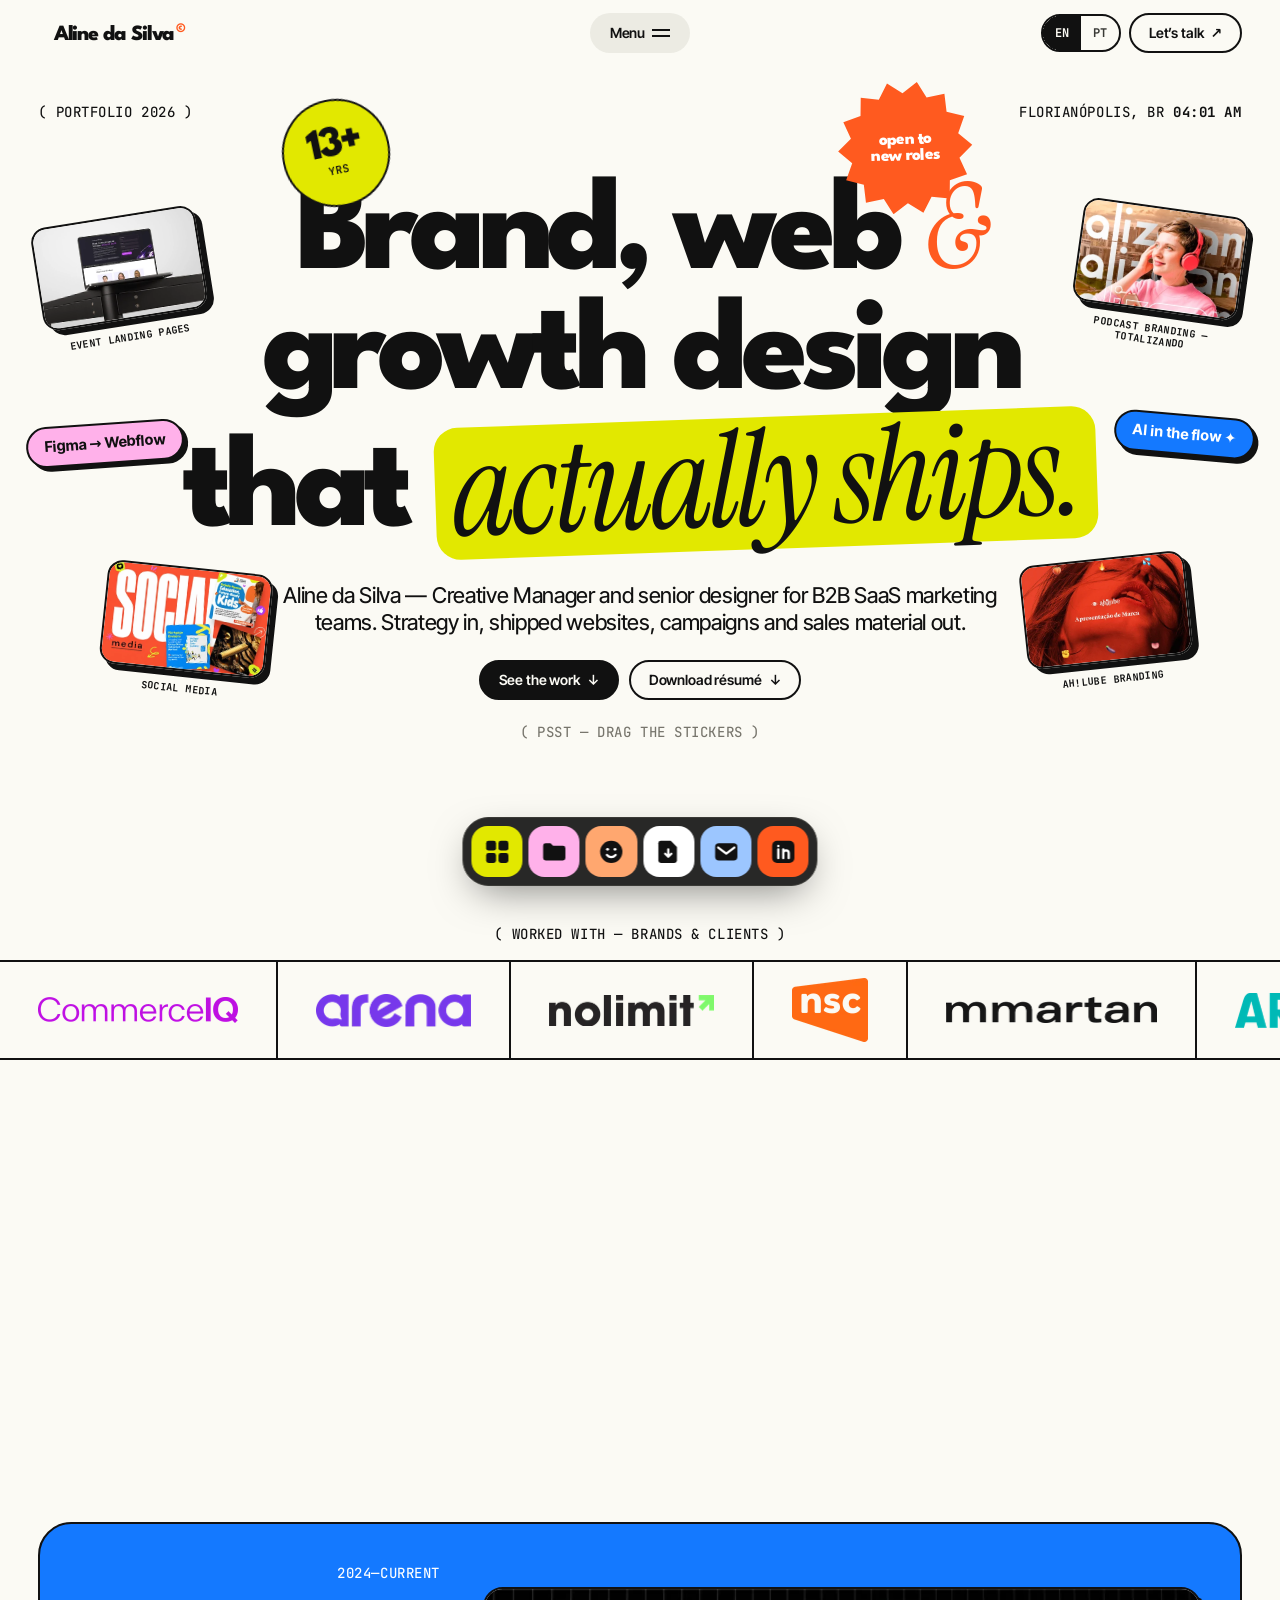
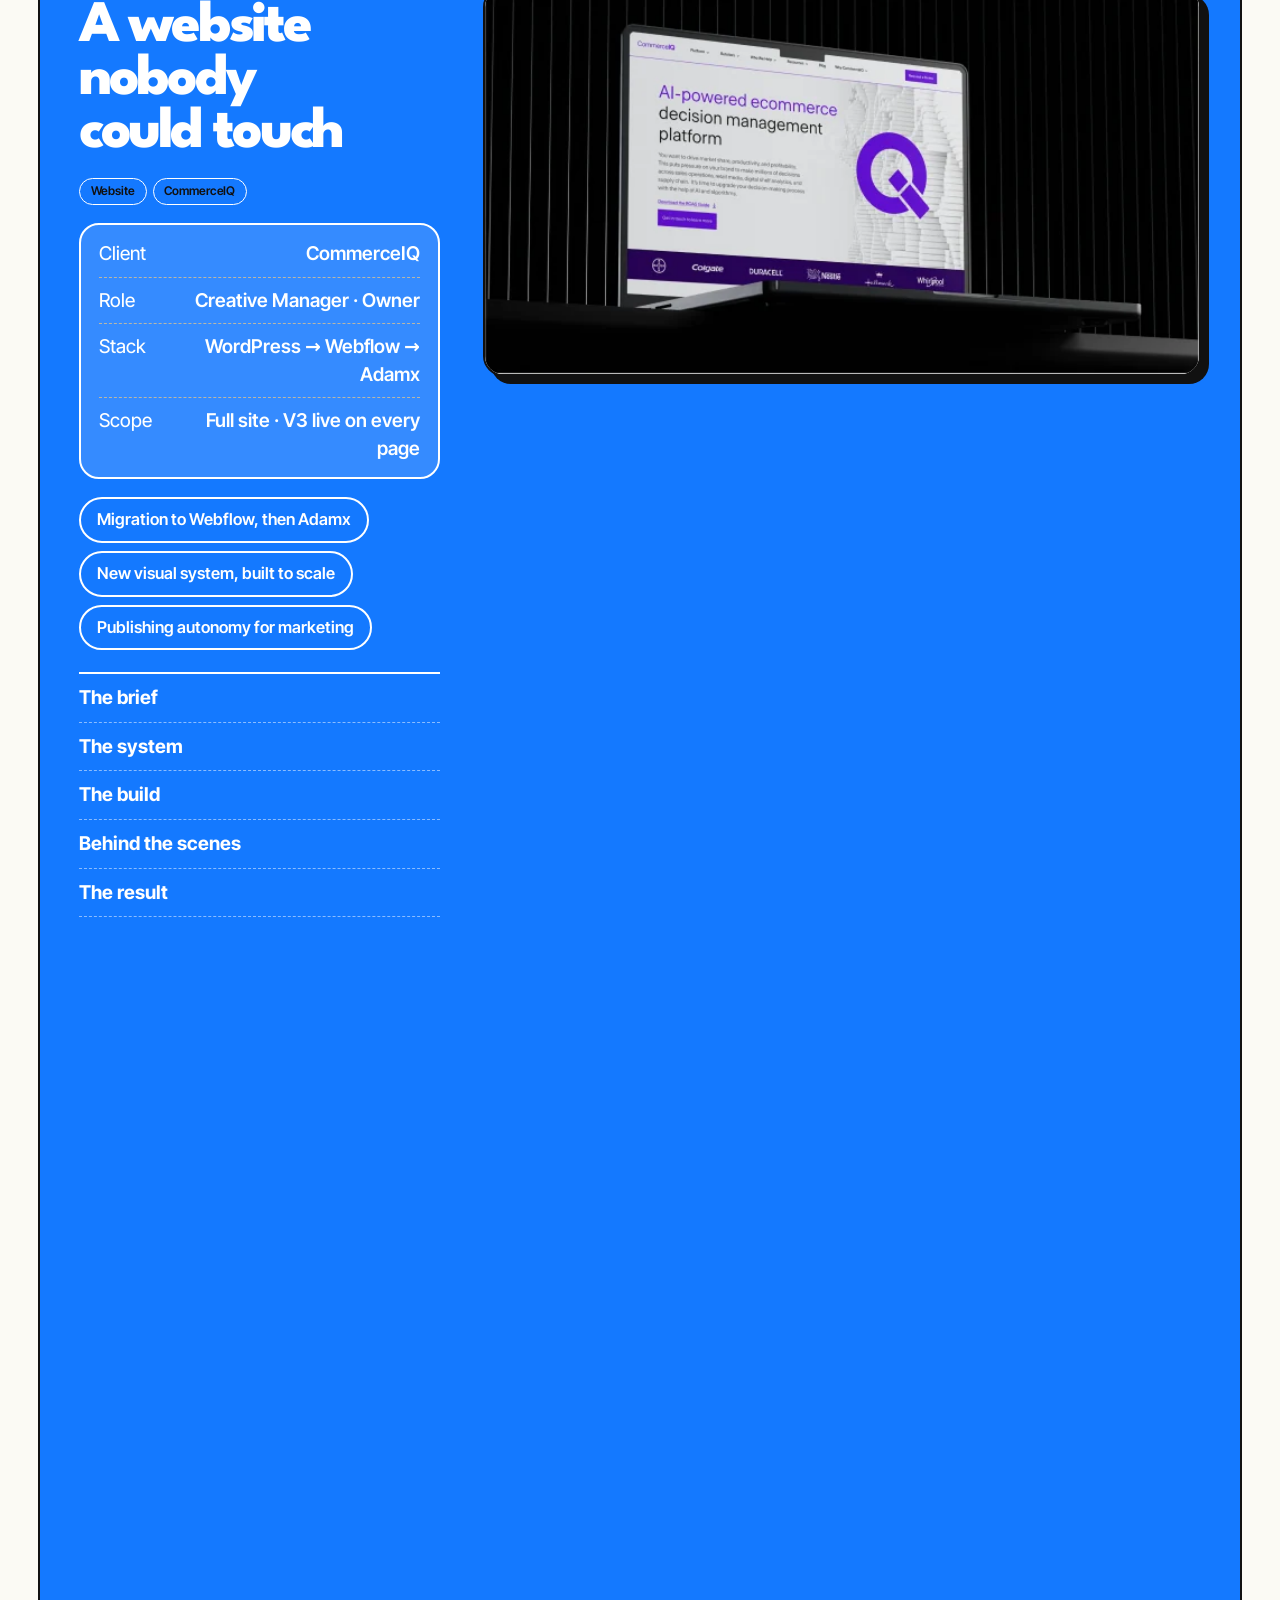
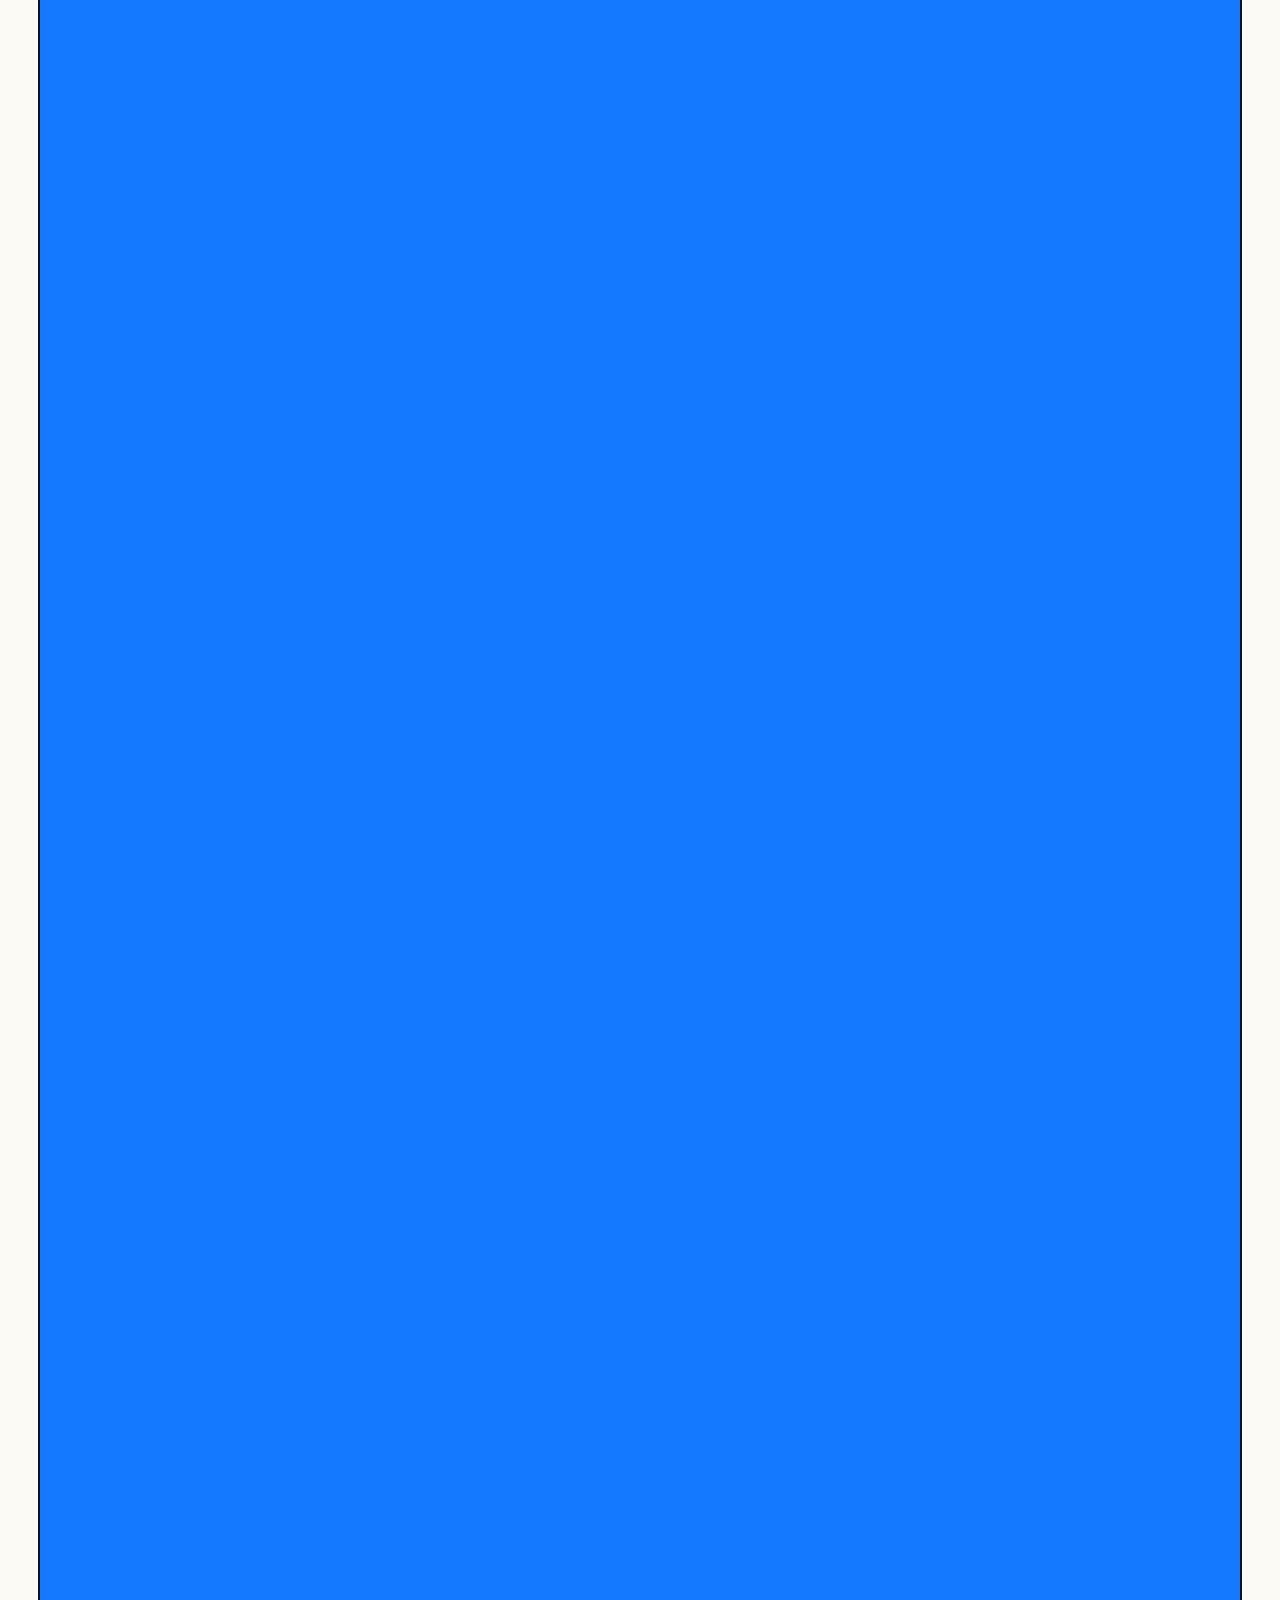
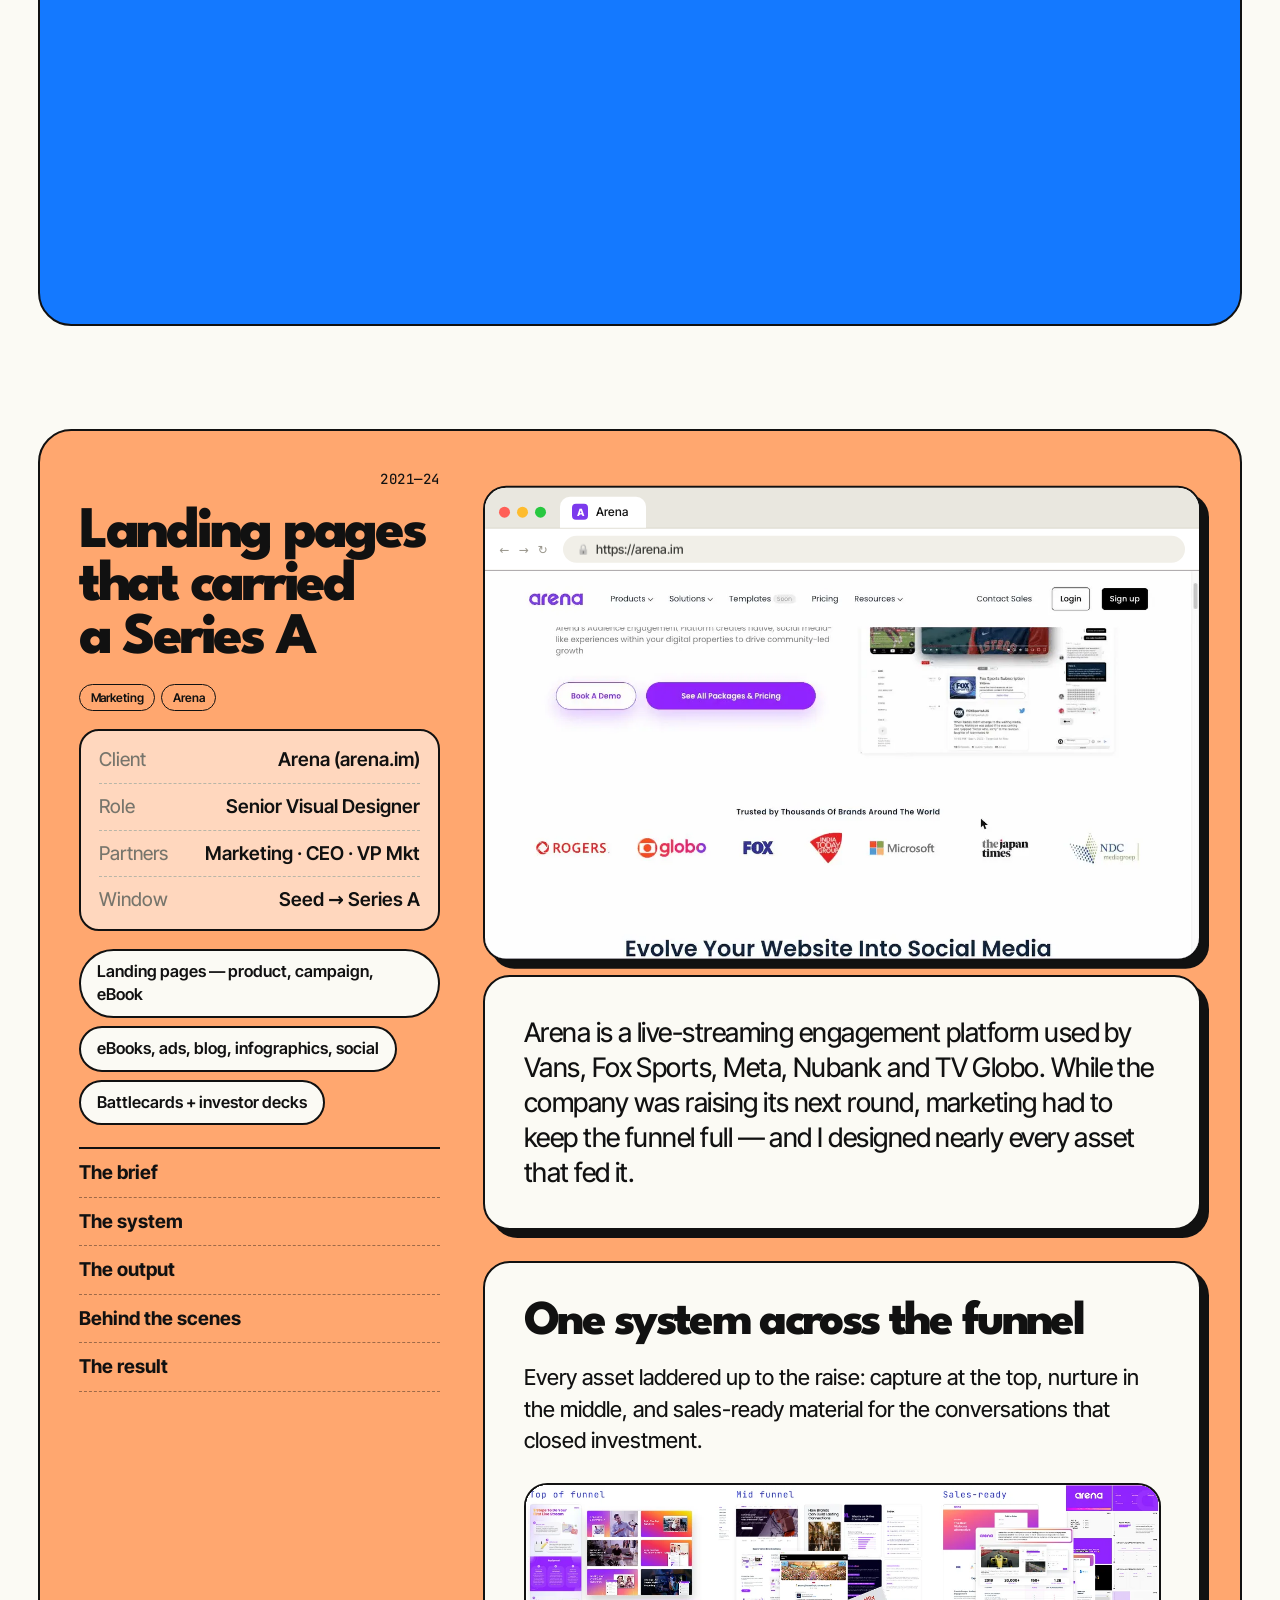
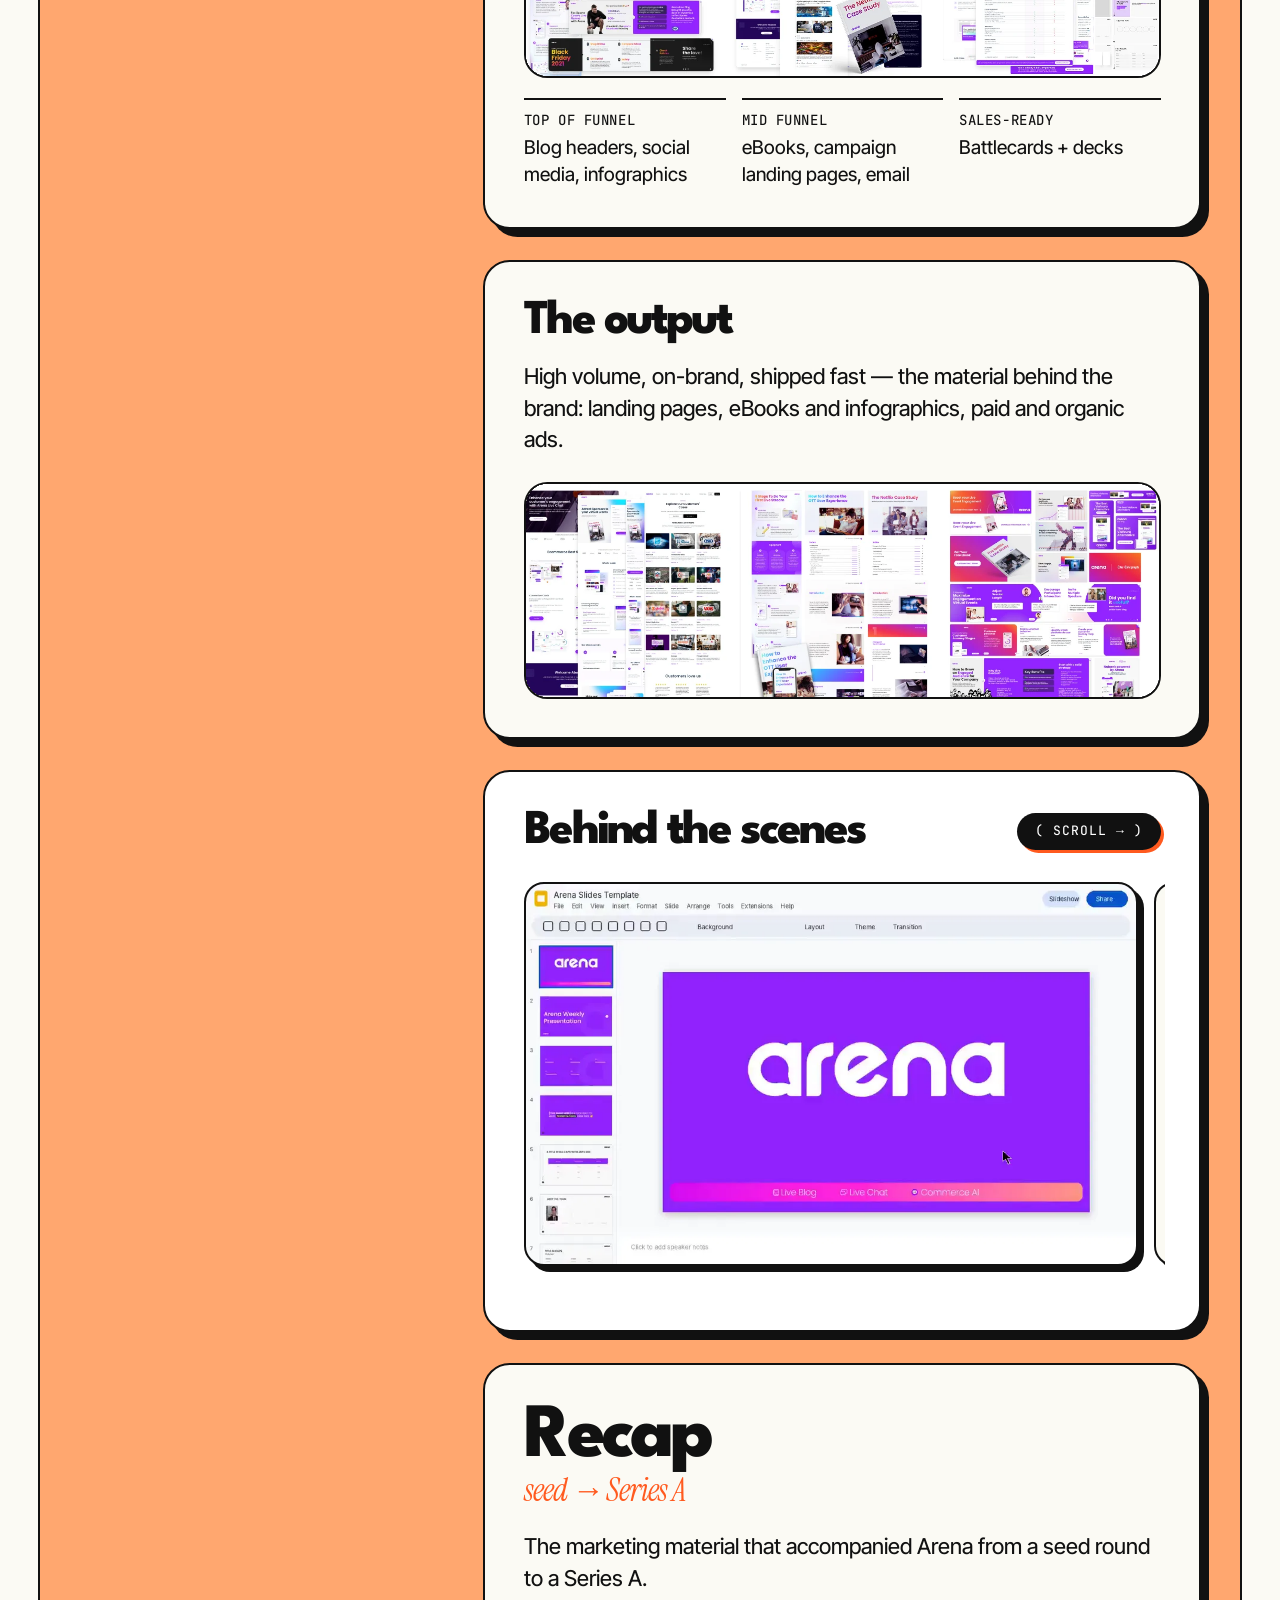
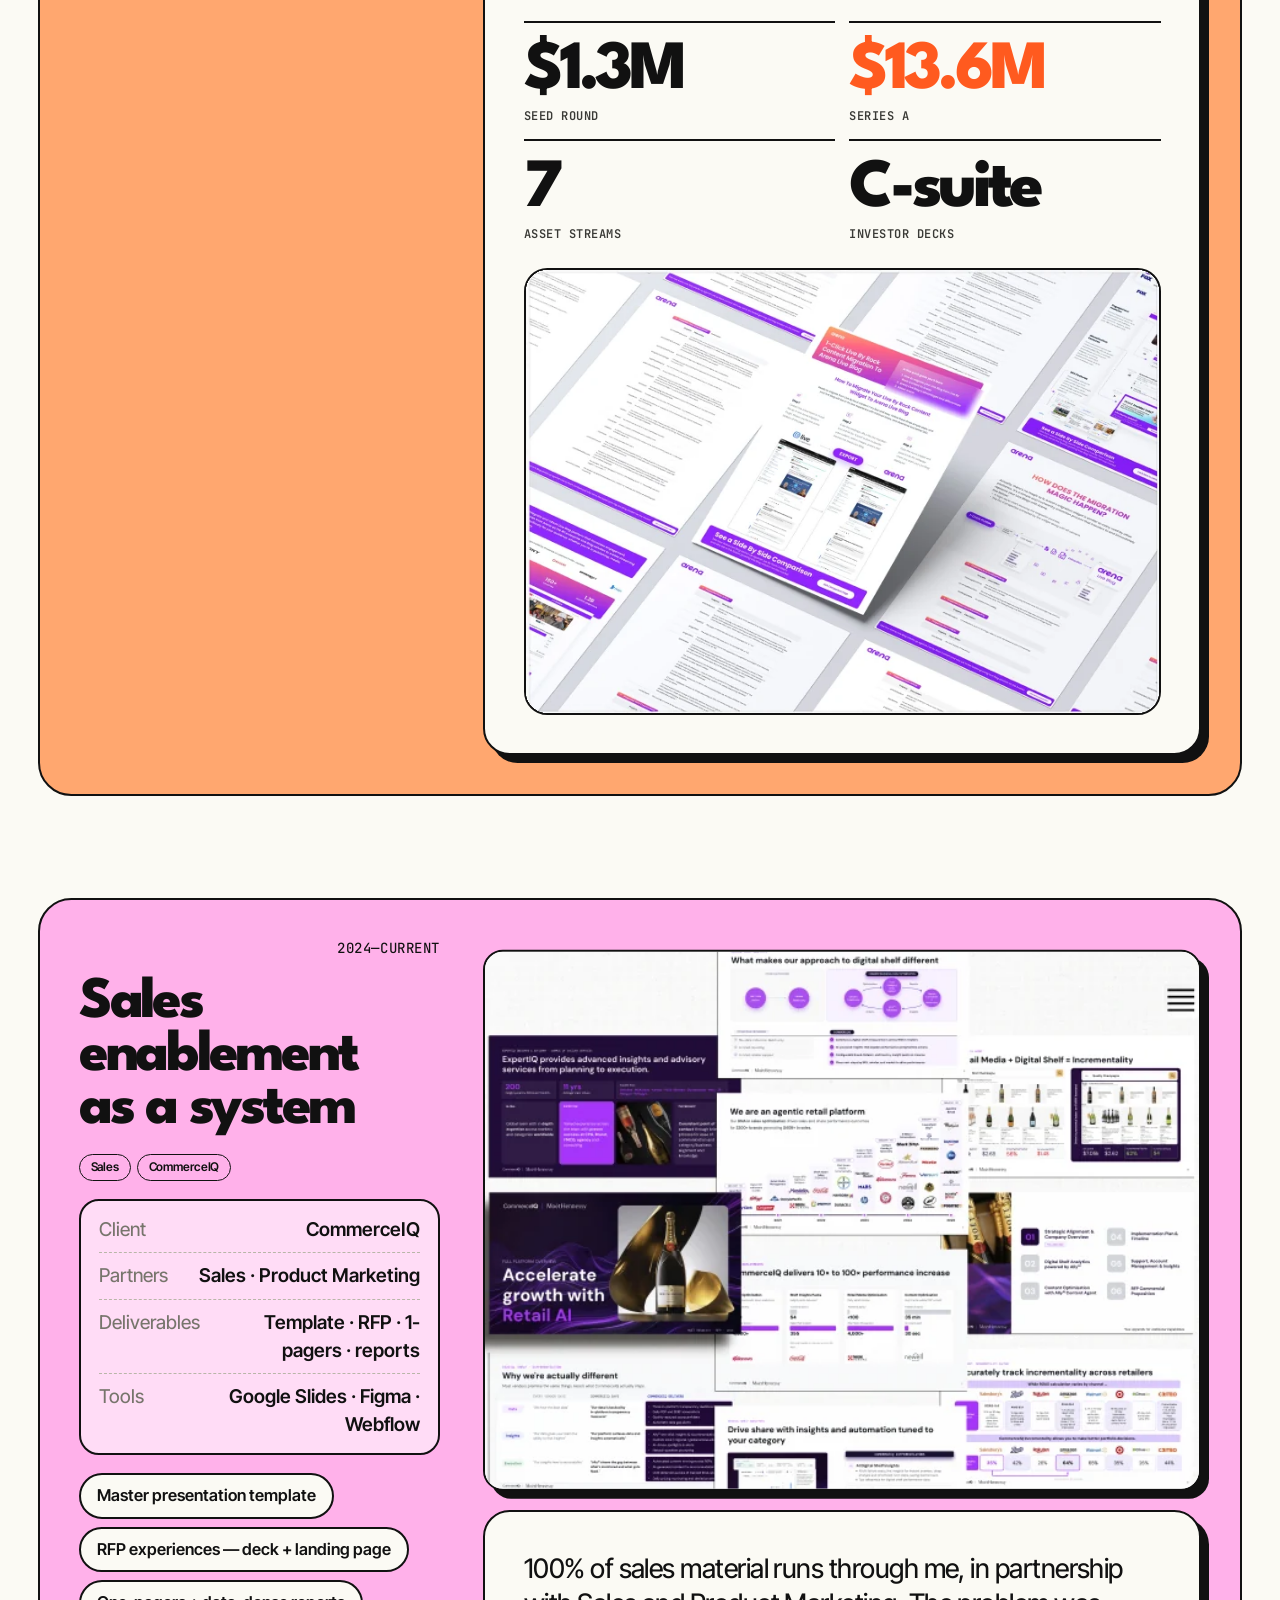
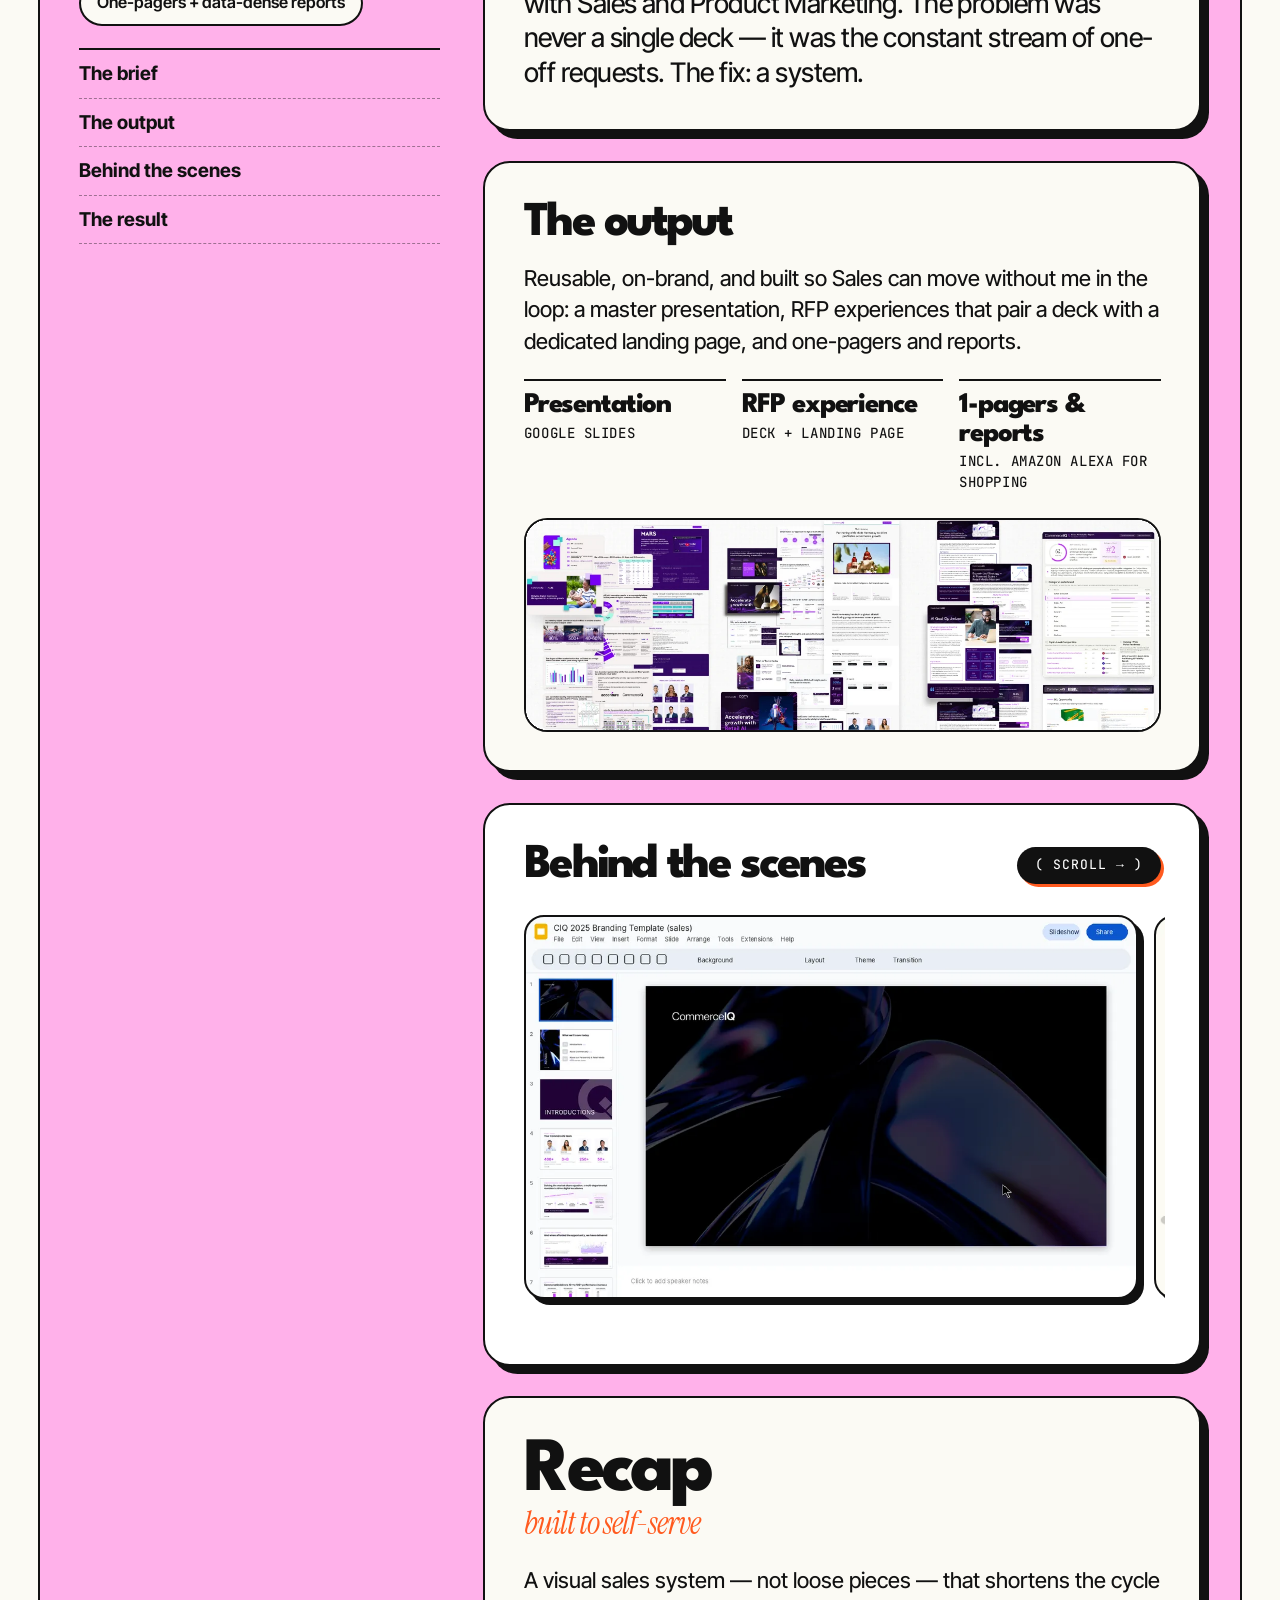
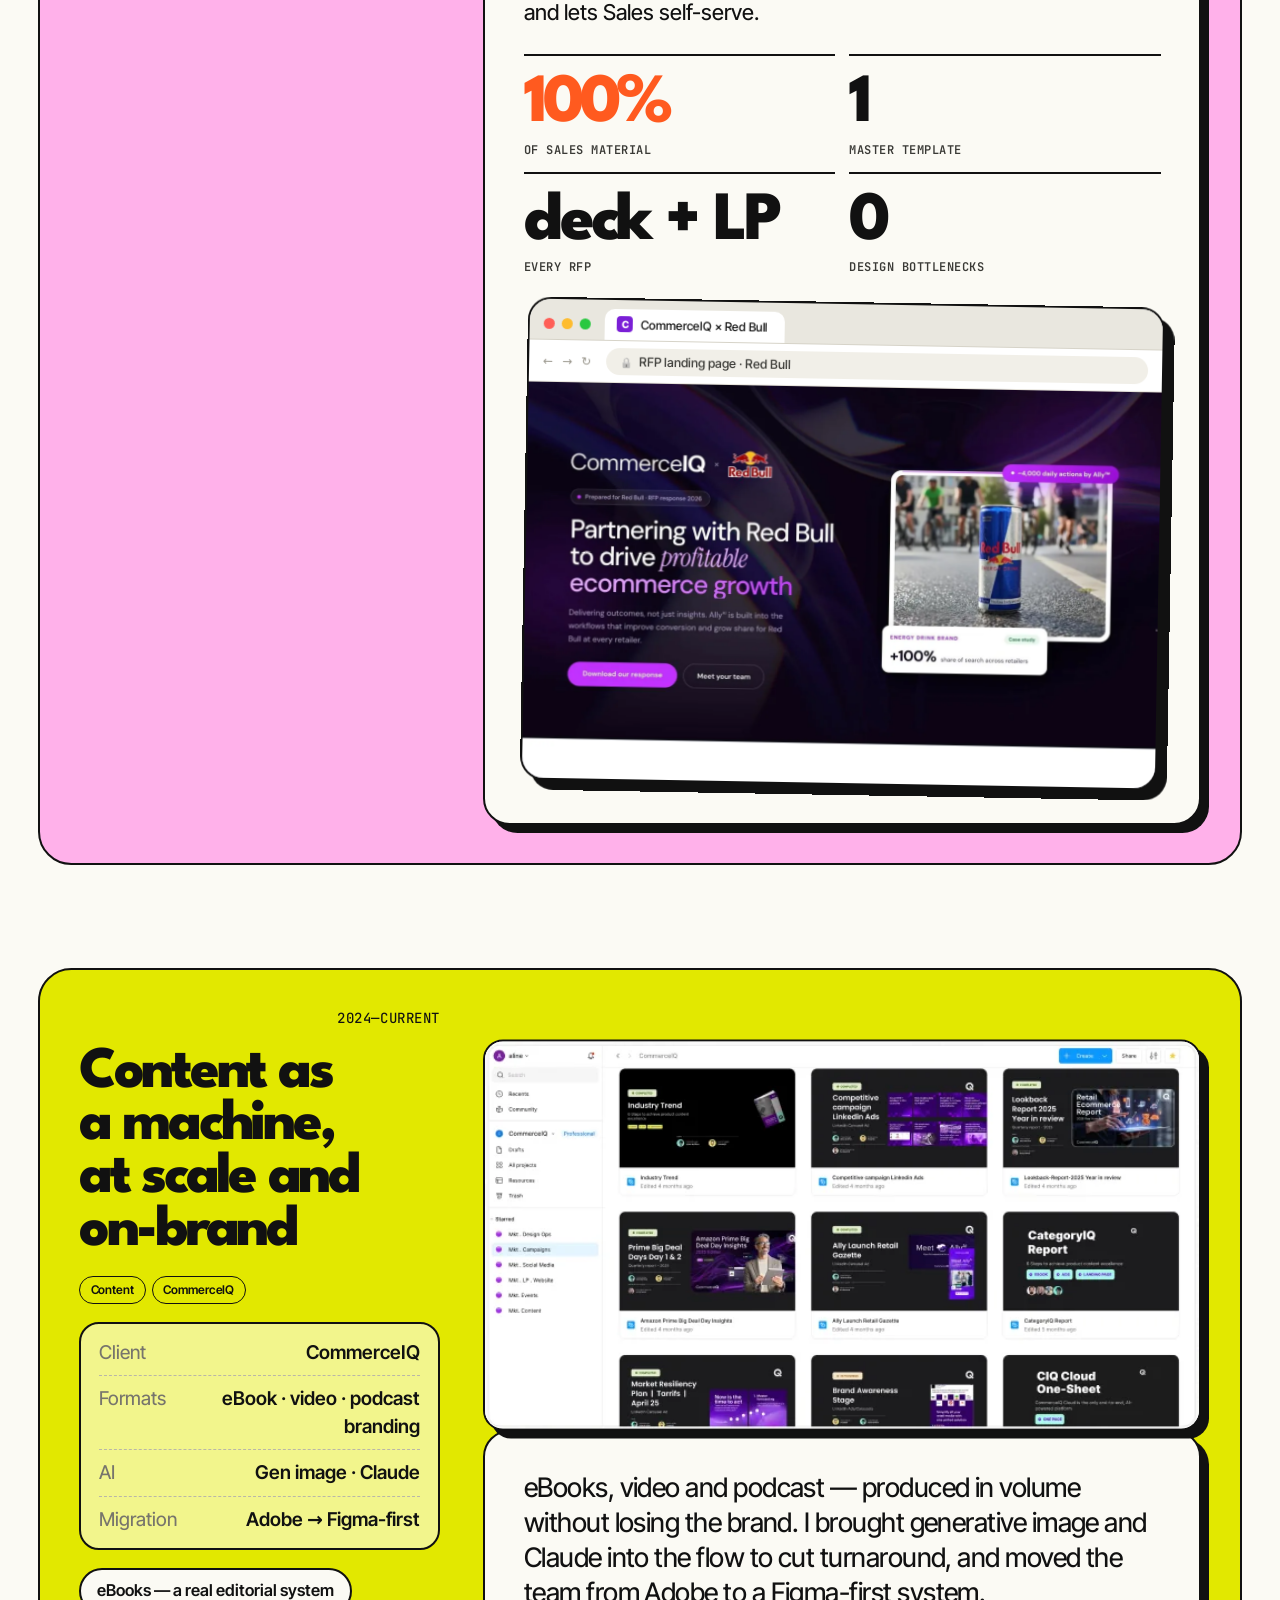
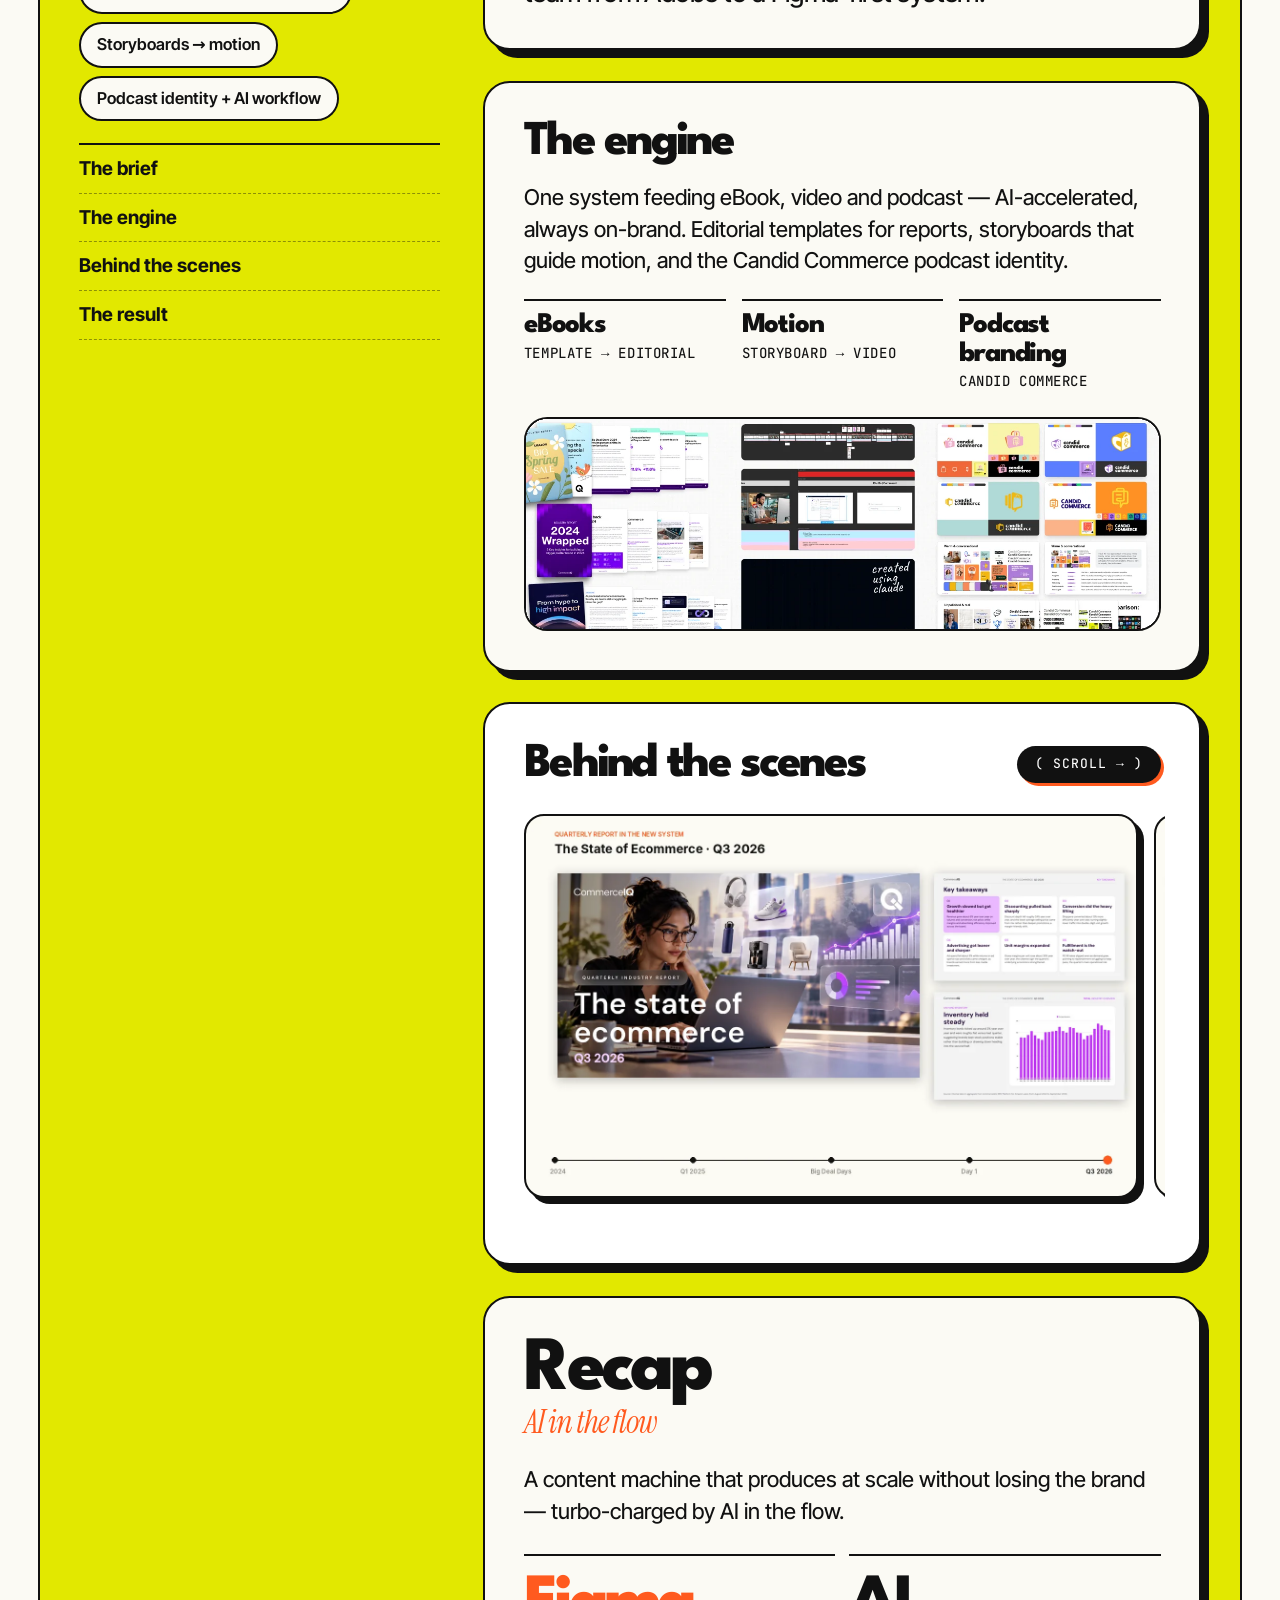
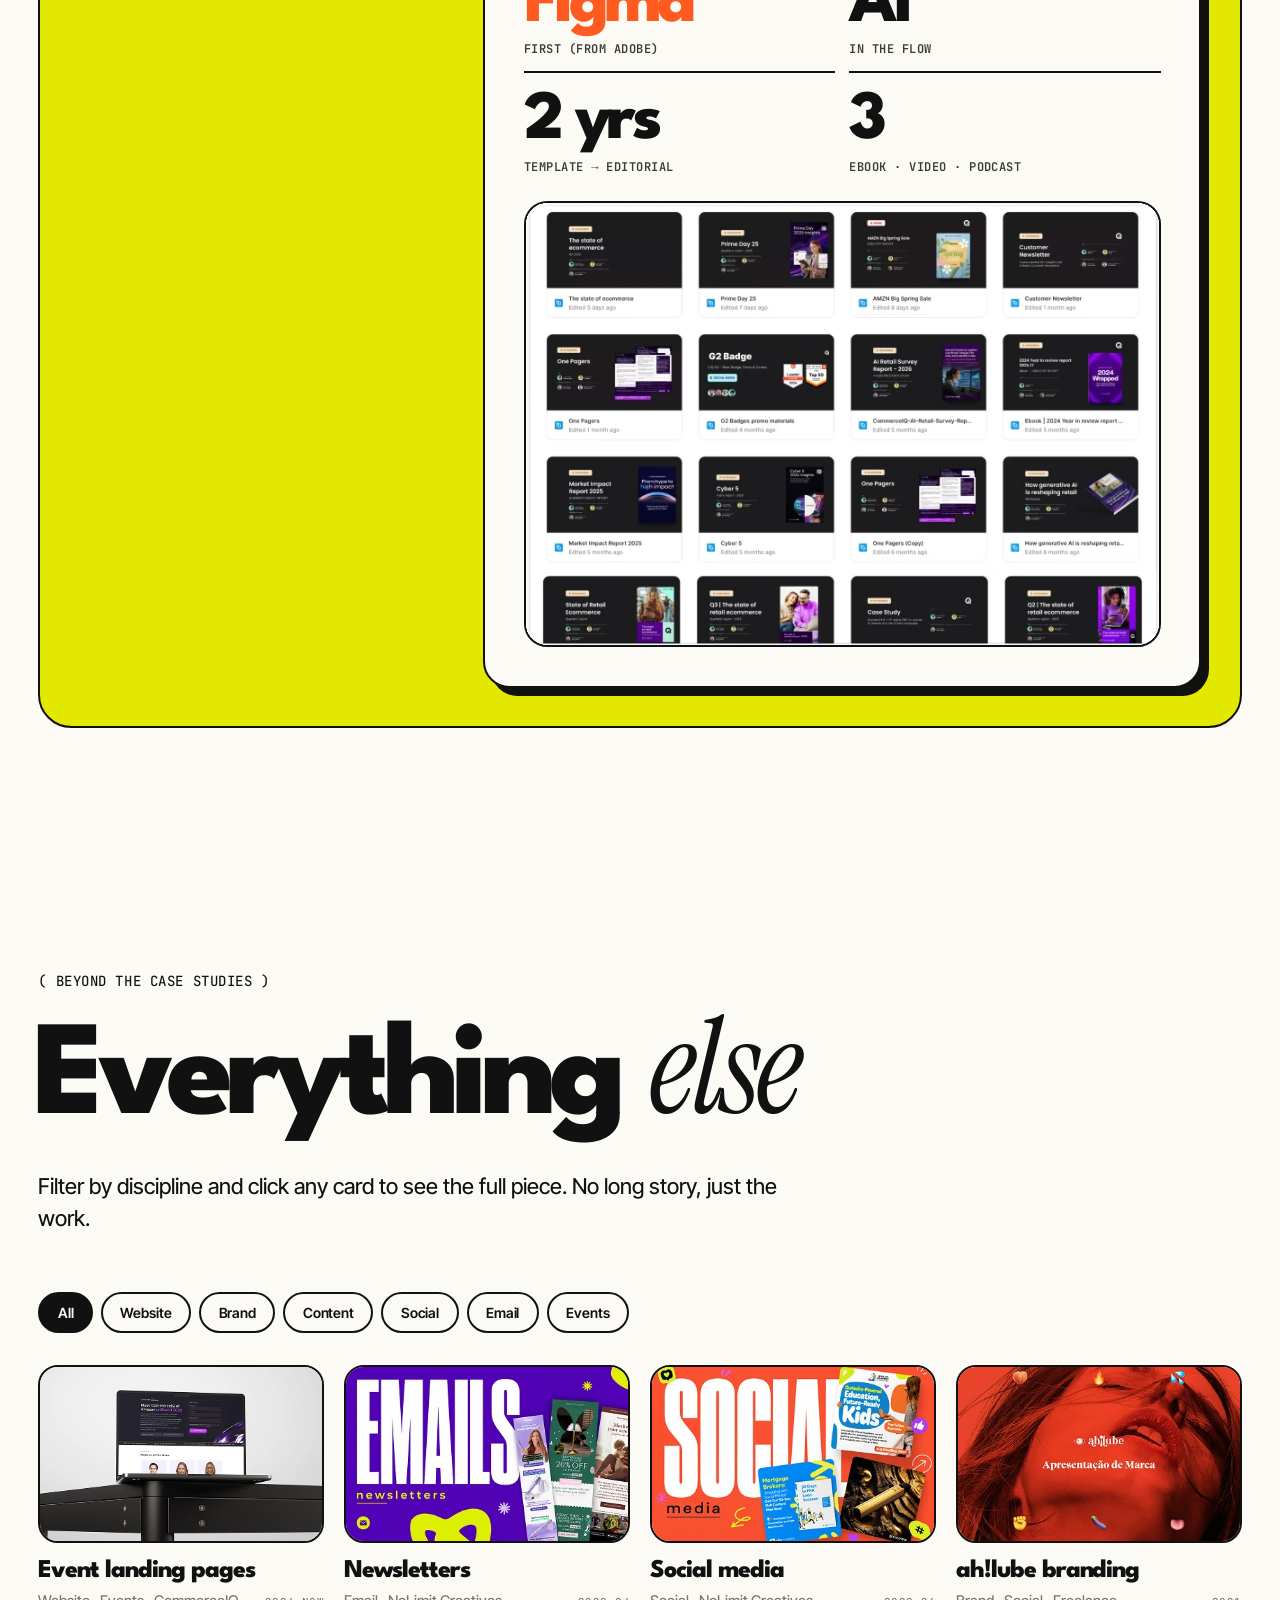
==== commit 29450a18: "Make report timelines clickable (Report evolution, eBooks) Co-Authored-By: Claude Sonnet 5.5 <norepl" ====
--- a/index.html
+++ b/index.html
@@ -24,10 +24,10 @@
 <meta property="og:locale" content="en_US">
 <meta name="twitter:card" content="summary_large_image">
 <meta name="theme-color" content="#fbfaf4">
-<link rel="icon" href="assets/img/favicon.svg?v=202611171703" type="image/svg+xml">
+<link rel="icon" href="assets/img/favicon.svg?v=202611171826" type="image/svg+xml">
 <link rel="preload" href="assets/fonts/spartan.woff2" as="font" type="font/woff2" crossorigin>
 <link rel="preload" href="assets/fonts/serif-italic.woff2" as="font" type="font/woff2" crossorigin>
-<link rel="stylesheet" href="assets/css/style.css?v=202611171703">
+<link rel="stylesheet" href="assets/css/style.css?v=202611171826">
 <script>(function(d){var c='js',s=0;try{s=sessionStorage.getItem('seen')}catch(e){}if(!s&&!matchMedia('(prefers-reduced-motion: reduce)').matches)c+=' loading';d.className=c;setTimeout(function(){if(!window.__init)d.className='no-js'},6000)})(document.documentElement)</script>
 <script type="application/ld+json">[{"@context": "https://schema.org", "@type": "ProfilePage", "@id": "https://alinehojesou.github.io/#page", "url": "https://alinehojesou.github.io/", "name": "Aline da Silva — Creative Manager & Senior Brand, Marketing & Web Designer | Remote, Brazil", "inLanguage": "en", "dateModified": "2026-11-16", "mainEntity": {"@id": "https://alinehojesou.github.io/#aline"}}, {"@context": "https://schema.org", "@type": "Person", "@id": "https://alinehojesou.github.io/#aline", "name": "Aline da Silva", "url": "https://alinehojesou.github.io/", "image": "https://alinehojesou.github.io/assets/img/cases/aline.webp", "jobTitle": "Creative Manager", "description": "Portfolio of Aline da Silva, Creative Manager and senior brand, marketing, web and growth designer with 13+ years in B2B SaaS. Figma, Webflow, WordPress, HubSpot, AI workflows. Remote from Brazil.", "worksFor": {"@type": "Organization", "name": "CommerceIQ", "url": "https://www.commerceiq.ai"}, "address": {"@type": "PostalAddress", "addressLocality": "Florianópolis", "addressRegion": "SC", "addressCountry": "BR"}, "knowsLanguage": ["pt-BR", "en"], "alumniOf": {"@type": "CollegeOrUniversity", "name": "Universidade Estácio de Sá"}, "award": ["Prêmio NSC de Comunicação 2019 — Imagem/Design", "Prêmio NSC de Comunicação 2019 — Projeto Multimídia"], "hasOccupation": {"@type": "Occupation", "name": "Senior Brand, Marketing & Web Designer", "skills": "Brand design, marketing design, growth design, web design, Figma, Webflow, WordPress, HubSpot, Adobe Creative Cloud, landing pages, sales enablement, email marketing, creative direction, team leadership, AI-assisted creative workflows"}, "knowsAbout": ["Brand design", "Marketing design", "Growth design", "Web design", "Webflow", "WordPress", "Figma", "HubSpot", "Sales enablement", "B2B SaaS marketing", "Landing pages", "Email marketing", "Creative direction", "AI-assisted design workflows", "Retail media"], "sameAs": ["https://www.linkedin.com/in/aline-da-silva", "https://www.behance.net/hojesoualine", "https://github.com/alinehojesou"]}, {"@context": "https://schema.org", "@type": "FAQPage", "inLanguage": "en", "mainEntity": [{"@type": "Question", "name": "What kind of roles is Aline da Silva open to?", "acceptedAnswer": {"@type": "Answer", "text": "Senior, hands-on design roles where design drives marketing and growth: Senior Brand Designer, Senior Marketing Designer, Growth Designer, Brand & Web Designer, Marketing Web Designer, Design Lead, Creative Lead and Creative Manager."}}, {"@type": "Question", "name": "Where is she based, and does she work remotely?", "acceptedAnswer": {"@type": "Answer", "text": "Florianópolis, Brazil (UTC−3). She works 100% remotely and has worked with US-based B2B SaaS teams since 2020, overlapping with US Eastern and Pacific hours."}}, {"@type": "Question", "name": "What does she design and build?", "acceptedAnswer": {"@type": "Answer", "text": "Marketing websites and landing pages (designed in Figma, built in Webflow and WordPress), brand systems, campaigns, sales enablement decks and RFP experiences, eBooks and reports, HubSpot email, event materials and motion storyboards."}}, {"@type": "Question", "name": "Which industries has she worked in?", "acceptedAnswer": {"@type": "Answer", "text": "B2B SaaS, AI, ecommerce and retail media (CommerceIQ), live-streaming and martech (Arena), plus agencies, brand consultancies and one of Brazil’s largest media groups."}}, {"@type": "Question", "name": "How does she use AI in design work?", "acceptedAnswer": {"@type": "Answer", "text": "Claude and generative image are part of her daily workflow — for campaign concepting, on-brand landing pages and decks, HTML animations and faster production — without losing craft."}}, {"@type": "Question", "name": "Which languages does she work in?", "acceptedAnswer": {"@type": "Answer", "text": "Portuguese (native) and English (professional; she is a former English teacher)."}}]}, {"@context": "https://schema.org", "@type": "ItemList", "name": "Selected work", "itemListElement": [{"@type": "ListItem", "position": 1, "item": {"@type": "CreativeWork", "name": "A website nobody could touch", "url": "https://alinehojesou.github.io/#commerceiq-website", "description": "CommerceIQ ran on WordPress with rigid HTML themes — even reordering a section meant a developer and a multi-day ticket. I planned the site as a living system and rebuilt it across three generations, each one cutting dev dependency and raising the design bar.", "creator": {"@id": "https://alinehojesou.github.io/#aline"}}}, {"@type": "ListItem", "position": 2, "item": {"@type": "CreativeWork", "name": "Landing pages that carried a Series A", "url": "https://alinehojesou.github.io/#arena-marketing", "description": "Arena is a live-streaming engagement platform used by Vans, Fox Sports, Meta, Nubank and TV Globo. While the company was raising its next round, marketing had to keep the funnel full — and I designed nearly every asset that fed it.", "creator": {"@id": "https://alinehojesou.github.io/#aline"}}}, {"@type": "ListItem", "position": 3, "item": {"@type": "CreativeWork", "name": "Sales enablement as a system", "url": "https://alinehojesou.github.io/#commerceiq-sales", "description": "100% of sales material runs through me, in partnership with Sales and Product Marketing. The problem was never a single deck — it was the constant stream of one-off requests. The fix: a system.", "creator": {"@id": "https://alinehojesou.github.io/#aline"}}}, {"@type": "ListItem", "position": 4, "item": {"@type": "CreativeWork", "name": "Content as a machine, at scale and on-brand", "url": "https://alinehojesou.github.io/#commerceiq-content", "description": "eBooks, video and podcast — produced in volume without losing the brand. I brought generative image and Claude into the flow to cut turnaround, and moved the team from Adobe to a Figma-first system.", "creator": {"@id": "https://alinehojesou.github.io/#aline"}}}]}]</script>
 </head>
@@ -46,14 +46,14 @@
   <div class="hero-meta mono"><span>( Portfolio 2026 )</span><span>Florianópolis, BR <b class="clock"></b></span></div>
   <h1><span class="sr">Aline da Silva — Creative Manager · Brand, Marketing &amp; Web Designer · Growth. </span>Brand, web <i>&amp;</i> growth design that <em>actually ships.</em></h1>
   <p class="sub">Aline da Silva — Creative Manager and senior designer for B2B SaaS marketing teams. Strategy in, shipped websites, campaigns and sales material out.</p>
-  <div class="cta"><a class="pill solid" href="#work">See the work <span aria-hidden="true">↓</span></a><a class="pill" href="assets/Aline-da-Silva-Resume.pdf?v=202611171703" download>Download résumé <span aria-hidden="true">↓</span></a></div>
+  <div class="cta"><a class="pill solid" href="#work">See the work <span aria-hidden="true">↓</span></a><a class="pill" href="assets/Aline-da-Silva-Resume.pdf?v=202611171826" download>Download résumé <span aria-hidden="true">↓</span></a></div>
   <p class="hint mono" aria-hidden="true">( psst — drag the stickers )</p>
-  <div class="stickers"><a class="stk thumb s1" href="#more" data-slug="events" data-title="Event landing pages" draggable="false"><img src="assets/img/work/events-thumb.webp?v=202611171703" alt="" width="720" height="450" draggable="false"><span>Event landing pages</span></a><a class="stk thumb s2" href="#more" data-slug="social-media" data-title="Social media" draggable="false"><img src="assets/img/work/social-media-thumb.webp?v=202611171703" alt="" width="720" height="450" draggable="false"><span>Social media</span></a><a class="stk thumb s3" href="#more" data-slug="podcast-branding-totalizando" data-title="Podcast branding — Totalizando" draggable="false"><img src="assets/img/work/podcast-branding-totalizando-thumb.webp?v=202611171703" alt="" width="720" height="450" draggable="false"><span>Podcast branding — Totalizando</span></a><a class="stk thumb s4" href="#more" data-slug="ah-lube-branding" data-title="ah!lube branding" draggable="false"><img src="assets/img/work/ah-lube-branding-thumb.webp?v=202611171703" alt="" width="720" height="450" draggable="false"><span>ah!lube branding</span></a><span class="stk burst s5" aria-hidden="true"><b>open to<br>new roles</b></span><span class="stk coin s6" aria-hidden="true"><b>13+</b>yrs</span><span class="stk tag s7 pinkbg" aria-hidden="true">Figma → Webflow</span><span class="stk tag s8 bluebg" aria-hidden="true">AI in the flow ✦</span></div>
+  <div class="stickers"><a class="stk thumb s1" href="#more" data-slug="events" data-title="Event landing pages" draggable="false"><img src="assets/img/work/events-thumb.webp?v=202611171826" alt="" width="720" height="450" draggable="false"><span>Event landing pages</span></a><a class="stk thumb s2" href="#more" data-slug="social-media" data-title="Social media" draggable="false"><img src="assets/img/work/social-media-thumb.webp?v=202611171826" alt="" width="720" height="450" draggable="false"><span>Social media</span></a><a class="stk thumb s3" href="#more" data-slug="podcast-branding-totalizando" data-title="Podcast branding — Totalizando" draggable="false"><img src="assets/img/work/podcast-branding-totalizando-thumb.webp?v=202611171826" alt="" width="720" height="450" draggable="false"><span>Podcast branding — Totalizando</span></a><a class="stk thumb s4" href="#more" data-slug="ah-lube-branding" data-title="ah!lube branding" draggable="false"><img src="assets/img/work/ah-lube-branding-thumb.webp?v=202611171826" alt="" width="720" height="450" draggable="false"><span>ah!lube branding</span></a><span class="stk burst s5" aria-hidden="true"><b>open to<br>new roles</b></span><span class="stk coin s6" aria-hidden="true"><b>13+</b>yrs</span><span class="stk tag s7 pinkbg" aria-hidden="true">Figma → Webflow</span><span class="stk tag s8 bluebg" aria-hidden="true">AI in the flow ✦</span></div>
 </section>
 
 <section class="logos" aria-label="Worked with — brands &amp; clients">
   <p class="mono center">( Worked with — brands &amp; clients )</p>
-  <div class="marquee"><ul><li><img src="assets/img/logos/commerceiq.webp?v=202611171703" alt="CommerceIQ" style="width:200px" width="200" height="26" loading="lazy" decoding="async"></li><li><img src="assets/img/logos/arena.webp?v=202611171703" alt="Arena" style="width:155px" width="155" height="33" loading="lazy" decoding="async"></li><li><img src="assets/img/logos/nolimit.webp?v=202611171703" alt="NoLimit Creatives" style="width:165px" width="165" height="31" loading="lazy" decoding="async"></li><li><img src="assets/img/logos/nsc.webp?v=202611171703" alt="NSC Comunicação" style="width:76px" width="76" height="64" loading="lazy" decoding="async"></li><li><img src="assets/img/logos/mmartan.webp?v=202611171703" alt="mmartan" style="width:211px" width="211" height="26" loading="lazy" decoding="async"></li><li><img src="assets/img/logos/artex.webp?v=202611171703" alt="Artex" style="width:147px" width="147" height="35" loading="lazy" decoding="async"></li><li><img src="assets/img/logos/goldbar.webp?v=202611171703" alt="Gold Bar" style="width:87px" width="87" height="60" loading="lazy" decoding="async"></li><li><img src="assets/img/logos/mormaii.webp?v=202611171703" alt="Mormaii" style="width:98px" width="98" height="53" loading="lazy" decoding="async"></li><li><img src="assets/img/logos/mormaii-fitness.webp?v=202611171703" alt="Studio Mormaii Fitness" style="width:82px" width="82" height="63" loading="lazy" decoding="async"></li><li><img src="assets/img/logos/carioca.webp?v=202611171703" alt="Carioca Calçados" style="width:135px" width="135" height="39" loading="lazy" decoding="async"></li><li><img src="assets/img/logos/unicred.webp?v=202611171703" alt="Unicred" style="width:186px" width="186" height="28" loading="lazy" decoding="async"></li><li><img src="assets/img/logos/techsc.webp?v=202611171703" alt="Tech SC" style="width:81px" width="81" height="64" loading="lazy" decoding="async"></li><li><img src="assets/img/logos/basiqe.webp?v=202611171703" alt="Basiqe Beauty" style="width:126px" width="126" height="41" loading="lazy" decoding="async"></li><li><img src="assets/img/logos/supportpets.webp?v=202611171703" alt="Support Pets" style="width:155px" width="155" height="33" loading="lazy" decoding="async"></li><li><img src="assets/img/logos/ecohiny.webp?v=202611171703" alt="Eco Hiny" style="width:103px" width="103" height="51" loading="lazy" decoding="async"></li><li aria-hidden="true"><img src="assets/img/logos/commerceiq.webp?v=202611171703" alt="" style="width:200px" width="200" height="26" loading="lazy" decoding="async"></li><li aria-hidden="true"><img src="assets/img/logos/arena.webp?v=202611171703" alt="" style="width:155px" width="155" height="33" loading="lazy" decoding="async"></li><li aria-hidden="true"><img src="assets/img/logos/nolimit.webp?v=202611171703" alt="" style="width:165px" width="165" height="31" loading="lazy" decoding="async"></li><li aria-hidden="true"><img src="assets/img/logos/nsc.webp?v=202611171703" alt="" style="width:76px" width="76" height="64" loading="lazy" decoding="async"></li><li aria-hidden="true"><img src="assets/img/logos/mmartan.webp?v=202611171703" alt="" style="width:211px" width="211" height="26" loading="lazy" decoding="async"></li><li aria-hidden="true"><img src="assets/img/logos/artex.webp?v=202611171703" alt="" style="width:147px" width="147" height="35" loading="lazy" decoding="async"></li><li aria-hidden="true"><img src="assets/img/logos/goldbar.webp?v=202611171703" alt="" style="width:87px" width="87" height="60" loading="lazy" decoding="async"></li><li aria-hidden="true"><img src="assets/img/logos/mormaii.webp?v=202611171703" alt="" style="width:98px" width="98" height="53" loading="lazy" decoding="async"></li><li aria-hidden="true"><img src="assets/img/logos/mormaii-fitness.webp?v=202611171703" alt="" style="width:82px" width="82" height="63" loading="lazy" decoding="async"></li><li aria-hidden="true"><img src="assets/img/logos/carioca.webp?v=202611171703" alt="" style="width:135px" width="135" height="39" loading="lazy" decoding="async"></li><li aria-hidden="true"><img src="assets/img/logos/unicred.webp?v=202611171703" alt="" style="width:186px" width="186" height="28" loading="lazy" decoding="async"></li><li aria-hidden="true"><img src="assets/img/logos/techsc.webp?v=202611171703" alt="" style="width:81px" width="81" height="64" loading="lazy" decoding="async"></li><li aria-hidden="true"><img src="assets/img/logos/basiqe.webp?v=202611171703" alt="" style="width:126px" width="126" height="41" loading="lazy" decoding="async"></li><li aria-hidden="true"><img src="assets/img/logos/supportpets.webp?v=202611171703" alt="" style="width:155px" width="155" height="33" loading="lazy" decoding="async"></li><li aria-hidden="true"><img src="assets/img/logos/ecohiny.webp?v=202611171703" alt="" style="width:103px" width="103" height="51" loading="lazy" decoding="async"></li></ul></div>
+  <div class="marquee"><ul><li><img src="assets/img/logos/commerceiq.webp?v=202611171826" alt="CommerceIQ" style="width:200px" width="200" height="26" loading="lazy" decoding="async"></li><li><img src="assets/img/logos/arena.webp?v=202611171826" alt="Arena" style="width:155px" width="155" height="33" loading="lazy" decoding="async"></li><li><img src="assets/img/logos/nolimit.webp?v=202611171826" alt="NoLimit Creatives" style="width:165px" width="165" height="31" loading="lazy" decoding="async"></li><li><img src="assets/img/logos/nsc.webp?v=202611171826" alt="NSC Comunicação" style="width:76px" width="76" height="64" loading="lazy" decoding="async"></li><li><img src="assets/img/logos/mmartan.webp?v=202611171826" alt="mmartan" style="width:211px" width="211" height="26" loading="lazy" decoding="async"></li><li><img src="assets/img/logos/artex.webp?v=202611171826" alt="Artex" style="width:147px" width="147" height="35" loading="lazy" decoding="async"></li><li><img src="assets/img/logos/goldbar.webp?v=202611171826" alt="Gold Bar" style="width:87px" width="87" height="60" loading="lazy" decoding="async"></li><li><img src="assets/img/logos/mormaii.webp?v=202611171826" alt="Mormaii" style="width:98px" width="98" height="53" loading="lazy" decoding="async"></li><li><img src="assets/img/logos/mormaii-fitness.webp?v=202611171826" alt="Studio Mormaii Fitness" style="width:82px" width="82" height="63" loading="lazy" decoding="async"></li><li><img src="assets/img/logos/carioca.webp?v=202611171826" alt="Carioca Calçados" style="width:135px" width="135" height="39" loading="lazy" decoding="async"></li><li><img src="assets/img/logos/unicred.webp?v=202611171826" alt="Unicred" style="width:186px" width="186" height="28" loading="lazy" decoding="async"></li><li><img src="assets/img/logos/techsc.webp?v=202611171826" alt="Tech SC" style="width:81px" width="81" height="64" loading="lazy" decoding="async"></li><li><img src="assets/img/logos/basiqe.webp?v=202611171826" alt="Basiqe Beauty" style="width:126px" width="126" height="41" loading="lazy" decoding="async"></li><li><img src="assets/img/logos/supportpets.webp?v=202611171826" alt="Support Pets" style="width:155px" width="155" height="33" loading="lazy" decoding="async"></li><li><img src="assets/img/logos/ecohiny.webp?v=202611171826" alt="Eco Hiny" style="width:103px" width="103" height="51" loading="lazy" decoding="async"></li><li aria-hidden="true"><img src="assets/img/logos/commerceiq.webp?v=202611171826" alt="" style="width:200px" width="200" height="26" loading="lazy" decoding="async"></li><li aria-hidden="true"><img src="assets/img/logos/arena.webp?v=202611171826" alt="" style="width:155px" width="155" height="33" loading="lazy" decoding="async"></li><li aria-hidden="true"><img src="assets/img/logos/nolimit.webp?v=202611171826" alt="" style="width:165px" width="165" height="31" loading="lazy" decoding="async"></li><li aria-hidden="true"><img src="assets/img/logos/nsc.webp?v=202611171826" alt="" style="width:76px" width="76" height="64" loading="lazy" decoding="async"></li><li aria-hidden="true"><img src="assets/img/logos/mmartan.webp?v=202611171826" alt="" style="width:211px" width="211" height="26" loading="lazy" decoding="async"></li><li aria-hidden="true"><img src="assets/img/logos/artex.webp?v=202611171826" alt="" style="width:147px" width="147" height="35" loading="lazy" decoding="async"></li><li aria-hidden="true"><img src="assets/img/logos/goldbar.webp?v=202611171826" alt="" style="width:87px" width="87" height="60" loading="lazy" decoding="async"></li><li aria-hidden="true"><img src="assets/img/logos/mormaii.webp?v=202611171826" alt="" style="width:98px" width="98" height="53" loading="lazy" decoding="async"></li><li aria-hidden="true"><img src="assets/img/logos/mormaii-fitness.webp?v=202611171826" alt="" style="width:82px" width="82" height="63" loading="lazy" decoding="async"></li><li aria-hidden="true"><img src="assets/img/logos/carioca.webp?v=202611171826" alt="" style="width:135px" width="135" height="39" loading="lazy" decoding="async"></li><li aria-hidden="true"><img src="assets/img/logos/unicred.webp?v=202611171826" alt="" style="width:186px" width="186" height="28" loading="lazy" decoding="async"></li><li aria-hidden="true"><img src="assets/img/logos/techsc.webp?v=202611171826" alt="" style="width:81px" width="81" height="64" loading="lazy" decoding="async"></li><li aria-hidden="true"><img src="assets/img/logos/basiqe.webp?v=202611171826" alt="" style="width:126px" width="126" height="41" loading="lazy" decoding="async"></li><li aria-hidden="true"><img src="assets/img/logos/supportpets.webp?v=202611171826" alt="" style="width:155px" width="155" height="33" loading="lazy" decoding="async"></li><li aria-hidden="true"><img src="assets/img/logos/ecohiny.webp?v=202611171826" alt="" style="width:103px" width="103" height="51" loading="lazy" decoding="async"></li></ul></div>
 </section>
 
 <section id="work" class="wrap">
@@ -69,8 +69,8 @@
     <nav class="cb-toc" aria-label="Case sections"><a href="#commerceiq-website-1">The brief</a><a href="#commerceiq-website-2">The system</a><a href="#commerceiq-website-3">The build</a><a href="#commerceiq-website-4">Behind the scenes</a><a href="#commerceiq-website-5">The result</a></nav>
   </aside>
   <div class="cb-flow">
-    <figure class="case-shot"><img src="assets/img/cases/c1-hero.webp?v=202611171703" alt="CommerceIQ website homepage on a laptop" width="637" height="344" loading="lazy" decoding="async"></figure>
-    <section class="chap reveal" id="commerceiq-website-1"><p class="lead big">CommerceIQ ran on WordPress with rigid HTML themes — even reordering a section meant a developer and a multi-day ticket. I planned the site as a living system and rebuilt it across three generations, each one cutting dev dependency and raising the design bar.</p></section><section class="chap reveal" id="commerceiq-website-2"><h4>Three generations, one system</h4><p class="lead">Rather than a single redesign, I planned the site as a living system that improves every quarter — each generation trading dev dependency for autonomy.</p><div class="gens"><figure class="gen"><span class="pill sm">Before</span><img src="assets/img/cases/c1-before.webp?v=202611171703" alt="Before — Rigid themes, dev-gated changes." width="269" height="320" loading="lazy" decoding="async"><figcaption>Rigid themes, dev-gated changes.</figcaption></figure><figure class="gen"><span class="pill sm">V1</span><img src="assets/img/cases/c1-v1.webp?v=202611171703" alt="V1 — Autonomy — publish in hours." width="269" height="320" loading="lazy" decoding="async"><figcaption>Autonomy — publish in hours.</figcaption></figure><figure class="gen"><span class="pill sm">V2</span><img src="assets/img/cases/c1-v2.webp?v=202611171703" alt="V2 — Brochure → live experience." width="269" height="320" loading="lazy" decoding="async"><figcaption>Brochure → live experience.</figcaption></figure><figure class="gen"><span class="pill sm">V3</span><img src="assets/img/cases/c1-v3.webp?v=202611171703" alt="V3 — The whole site, rebuilt by me." width="269" height="320" loading="lazy" decoding="async"><figcaption>The whole site, rebuilt by me.</figcaption></figure></div></section><section class="chap reveal" id="commerceiq-website-3"><h4>The build</h4><p class="lead">Designed and built across three platforms, every breakpoint and animation by hand, on a reusable component system that made the V1 → V2 migration nearly effortless: update the components, and most pages updated with them.</p><ul class="cols"><li><strong>Migration</strong><span class="mono">WordPress → Webflow</span></li><li><strong>Rebrand + AI</strong><span class="mono">HTML/CSS · Claude</span></li><li><strong>V3 · Adamx</strong><span class="mono">Figma → HTML</span></li></ul><figure class="wide"><img src="assets/img/cases/c1-build.webp?v=202611171703" alt="Webflow CMS, component library and page designs for the CommerceIQ website" width="1267" height="410" loading="lazy" decoding="async"></figure></section><section class="chap chap-strip reveal" id="commerceiq-website-4"><div class="strip-head"><h4>Behind the scenes</h4><span class="mono">( scroll → )</span></div><div class="strip" tabindex="0"><figure class="slot filled cmp" style="--ar:16/10;--pos:50%"><video class="cmp-a" src="assets/video/ciq-site-b.mp4?v=202611171703" poster="assets/img/cases/ciq-site-poster.webp?v=202611171703" autoplay muted loop playsinline preload="metadata" aria-hidden="true"></video><video class="cmp-b" src="assets/img/cases/c1-3-before.mp4?v=202611171703" poster="assets/img/cases/c1-3-before-poster.webp?v=202611171703" autoplay muted loop playsinline preload="metadata" aria-hidden="true"></video><span class="cmp-tag cmp-l mono">Before</span><span class="cmp-tag cmp-r mono">After</span><span class="cmp-line" aria-hidden="true"><i>⇄</i></span><input class="cmp-range" type="range" min="0" max="100" value="50" aria-label="Before / After"></figure><figure class="slot filled" style="--ar:1440/952"><video src="assets/img/cases/c1-1.mp4?v=202611171703" poster="assets/img/cases/c1-1-poster.webp?v=202611171703" width="1440" height="952" autoplay muted loop playsinline preload="metadata" aria-label="V3 homepage, full scroll"></video></figure><figure class="slot filled" style="--ar:1440/816"><video src="assets/img/cases/c1-2.mp4?v=202611171703" poster="assets/img/cases/c1-2-poster.webp?v=202611171703" width="1440" height="816" autoplay muted loop playsinline preload="metadata" aria-label="Webflow Designer"></video></figure><figure class="slot filled" style="--ar:1440/891"><video src="assets/img/cases/c1-4.mp4?v=202611171703" poster="assets/img/cases/c1-4-poster.webp?v=202611171703" width="1440" height="891" autoplay muted loop playsinline preload="metadata" aria-label="Campaign landing page"></video></figure><figure class="slot filled" style="--ar:1440/892"><video src="assets/img/cases/c1-5.mp4?v=202611171703" poster="assets/img/cases/c1-5-poster.webp?v=202611171703" width="1440" height="892" autoplay muted loop playsinline preload="metadata" aria-label="Holiday campaign landing page"></video></figure><figure class="slot filled" style="--ar:1440/892"><video src="assets/img/cases/c1-6.mp4?v=202611171703" poster="assets/img/cases/c1-6-poster.webp?v=202611171703" width="1440" height="892" autoplay muted loop playsinline preload="metadata" aria-label="Interaction / hover"></video></figure><figure class="slot filled imgslot" style="--ar:537/543"><img src="assets/img/cases/c1-7.webp?v=202611171703" width="537" height="543" alt="Email: your site is live" loading="lazy" decoding="async"></figure></div></section><section class="chap reveal" id="commerceiq-website-5"><h4 class="recap">Recap <em>3 gens in 2 years</em></h4><p class="lead">A site the team publishes on its own, in one visual system that scales across every property.</p><ul class="bigstats"><li class=""><strong>3</strong><span>site generations</span></li><li class="hi"><strong>minutes</strong><span>to publish, not days</span></li><li class=""><strong>100%</strong><span>of the site live on V3</span></li><li class=""><strong>0</strong><span>dev dependency</span></li></ul><figure class="browser "><div class="browser-bar" aria-hidden="true"><span class="dots"><i></i><i></i><i></i></span><span class="tab"><b style="background:#8b2cf5">C</b>CommerceIQ</span></div><div class="browser-url" aria-hidden="true"><span class="nav">← → ↻</span><span class="addr"><span class="lock">🔒</span>https://www.commerceiq.ai</span></div><video class="browser-video" style="aspect-ratio:1280/710" src="assets/video/ciq-site.mp4?v=202611171703" poster="assets/img/cases/ciq-site-poster.webp?v=202611171703" width="1280" height="710" autoplay muted loop playsinline preload="metadata" aria-label="Scroll-through of the live CommerceIQ website, rebuilt on V3"></video><figcaption class="sr">Scroll-through of the live CommerceIQ website, rebuilt on V3</figcaption></figure></section>
+    <figure class="case-shot"><img src="assets/img/cases/c1-hero.webp?v=202611171826" alt="CommerceIQ website homepage on a laptop" width="637" height="344" loading="lazy" decoding="async"></figure>
+    <section class="chap reveal" id="commerceiq-website-1"><p class="lead big">CommerceIQ ran on WordPress with rigid HTML themes — even reordering a section meant a developer and a multi-day ticket. I planned the site as a living system and rebuilt it across three generations, each one cutting dev dependency and raising the design bar.</p></section><section class="chap reveal" id="commerceiq-website-2"><h4>Three generations, one system</h4><p class="lead">Rather than a single redesign, I planned the site as a living system that improves every quarter — each generation trading dev dependency for autonomy.</p><div class="gens"><figure class="gen"><span class="pill sm">Before</span><img src="assets/img/cases/c1-before.webp?v=202611171826" alt="Before — Rigid themes, dev-gated changes." width="269" height="320" loading="lazy" decoding="async"><figcaption>Rigid themes, dev-gated changes.</figcaption></figure><figure class="gen"><span class="pill sm">V1</span><img src="assets/img/cases/c1-v1.webp?v=202611171826" alt="V1 — Autonomy — publish in hours." width="269" height="320" loading="lazy" decoding="async"><figcaption>Autonomy — publish in hours.</figcaption></figure><figure class="gen"><span class="pill sm">V2</span><img src="assets/img/cases/c1-v2.webp?v=202611171826" alt="V2 — Brochure → live experience." width="269" height="320" loading="lazy" decoding="async"><figcaption>Brochure → live experience.</figcaption></figure><figure class="gen"><span class="pill sm">V3</span><img src="assets/img/cases/c1-v3.webp?v=202611171826" alt="V3 — The whole site, rebuilt by me." width="269" height="320" loading="lazy" decoding="async"><figcaption>The whole site, rebuilt by me.</figcaption></figure></div></section><section class="chap reveal" id="commerceiq-website-3"><h4>The build</h4><p class="lead">Designed and built across three platforms, every breakpoint and animation by hand, on a reusable component system that made the V1 → V2 migration nearly effortless: update the components, and most pages updated with them.</p><ul class="cols"><li><strong>Migration</strong><span class="mono">WordPress → Webflow</span></li><li><strong>Rebrand + AI</strong><span class="mono">HTML/CSS · Claude</span></li><li><strong>V3 · Adamx</strong><span class="mono">Figma → HTML</span></li></ul><figure class="wide"><img src="assets/img/cases/c1-build.webp?v=202611171826" alt="Webflow CMS, component library and page designs for the CommerceIQ website" width="1267" height="410" loading="lazy" decoding="async"></figure></section><section class="chap chap-strip reveal" id="commerceiq-website-4"><div class="strip-head"><h4>Behind the scenes</h4><span class="mono">( scroll → )</span></div><div class="strip" tabindex="0"><figure class="slot filled cmp" style="--ar:16/10;--pos:50%"><video class="cmp-a" src="assets/video/ciq-site-b.mp4?v=202611171826" poster="assets/img/cases/ciq-site-poster.webp?v=202611171826" autoplay muted loop playsinline preload="metadata" aria-hidden="true"></video><video class="cmp-b" src="assets/img/cases/c1-3-before.mp4?v=202611171826" poster="assets/img/cases/c1-3-before-poster.webp?v=202611171826" autoplay muted loop playsinline preload="metadata" aria-hidden="true"></video><span class="cmp-tag cmp-l mono">Before</span><span class="cmp-tag cmp-r mono">After</span><span class="cmp-line" aria-hidden="true"><i>⇄</i></span><input class="cmp-range" type="range" min="0" max="100" value="50" aria-label="Before / After"></figure><figure class="slot filled" style="--ar:1440/952"><video src="assets/img/cases/c1-1.mp4?v=202611171826" poster="assets/img/cases/c1-1-poster.webp?v=202611171826" width="1440" height="952" autoplay muted loop playsinline preload="metadata" aria-label="V3 homepage, full scroll"></video></figure><figure class="slot filled" style="--ar:1440/816"><video src="assets/img/cases/c1-2.mp4?v=202611171826" poster="assets/img/cases/c1-2-poster.webp?v=202611171826" width="1440" height="816" autoplay muted loop playsinline preload="metadata" aria-label="Webflow Designer"></video></figure><figure class="slot filled" style="--ar:1440/891"><video src="assets/img/cases/c1-4.mp4?v=202611171826" poster="assets/img/cases/c1-4-poster.webp?v=202611171826" width="1440" height="891" autoplay muted loop playsinline preload="metadata" aria-label="Campaign landing page"></video></figure><figure class="slot filled" style="--ar:1440/892"><video src="assets/img/cases/c1-5.mp4?v=202611171826" poster="assets/img/cases/c1-5-poster.webp?v=202611171826" width="1440" height="892" autoplay muted loop playsinline preload="metadata" aria-label="Holiday campaign landing page"></video></figure><figure class="slot filled" style="--ar:1440/892"><video src="assets/img/cases/c1-6.mp4?v=202611171826" poster="assets/img/cases/c1-6-poster.webp?v=202611171826" width="1440" height="892" autoplay muted loop playsinline preload="metadata" aria-label="Interaction / hover"></video></figure><figure class="slot filled imgslot" style="--ar:537/543"><img src="assets/img/cases/c1-7.webp?v=202611171826" width="537" height="543" alt="Email: your site is live" loading="lazy" decoding="async"></figure></div></section><section class="chap reveal" id="commerceiq-website-5"><h4 class="recap">Recap <em>3 gens in 2 years</em></h4><p class="lead">A site the team publishes on its own, in one visual system that scales across every property.</p><ul class="bigstats"><li class=""><strong>3</strong><span>site generations</span></li><li class="hi"><strong>minutes</strong><span>to publish, not days</span></li><li class=""><strong>100%</strong><span>of the site live on V3</span></li><li class=""><strong>0</strong><span>dev dependency</span></li></ul><figure class="browser "><div class="browser-bar" aria-hidden="true"><span class="dots"><i></i><i></i><i></i></span><span class="tab"><b style="background:#8b2cf5">C</b>CommerceIQ</span></div><div class="browser-url" aria-hidden="true"><span class="nav">← → ↻</span><span class="addr"><span class="lock">🔒</span>https://www.commerceiq.ai</span></div><video class="browser-video" style="aspect-ratio:1280/710" src="assets/video/ciq-site.mp4?v=202611171826" poster="assets/img/cases/ciq-site-poster.webp?v=202611171826" width="1280" height="710" autoplay muted loop playsinline preload="metadata" aria-label="Scroll-through of the live CommerceIQ website, rebuilt on V3"></video><figcaption class="sr">Scroll-through of the live CommerceIQ website, rebuilt on V3</figcaption></figure></section>
   </div>
 </article>
 <article class="cb peach" id="arena-marketing">
@@ -83,8 +83,8 @@
     <nav class="cb-toc" aria-label="Case sections"><a href="#arena-marketing-1">The brief</a><a href="#arena-marketing-2">The system</a><a href="#arena-marketing-3">The output</a><a href="#arena-marketing-4">Behind the scenes</a><a href="#arena-marketing-5">The result</a></nav>
   </aside>
   <div class="cb-flow">
-    <figure class="browser case-shot"><div class="browser-bar" aria-hidden="true"><span class="dots"><i></i><i></i><i></i></span><span class="tab"><b style="background:#7c3aed">A</b>Arena</span></div><div class="browser-url" aria-hidden="true"><span class="nav">← → ↻</span><span class="addr"><span class="lock">🔒</span>https://arena.im</span></div><video class="browser-video" style="aspect-ratio:1280/696" src="assets/video/arena-site.mp4?v=202611171703" poster="assets/img/cases/arena-site-poster.webp?v=202611171703" width="1280" height="696" autoplay muted loop playsinline preload="metadata" aria-label="Scroll-through of the Arena website landing page"></video><figcaption class="sr">Scroll-through of the Arena website landing page</figcaption></figure>
-    <section class="chap reveal" id="arena-marketing-1"><p class="lead big">Arena is a live-streaming engagement platform used by Vans, Fox Sports, Meta, Nubank and TV Globo. While the company was raising its next round, marketing had to keep the funnel full — and I designed nearly every asset that fed it.</p></section><section class="chap reveal" id="arena-marketing-2"><h4>One system across the funnel</h4><p class="lead">Every asset laddered up to the raise: capture at the top, nurture in the middle, and sales-ready material for the conversations that closed investment.</p><figure class="wide"><img src="assets/img/cases/c2-funnel.webp?v=202611171703" alt="Arena top-of-funnel, mid-funnel and sales-ready assets" width="1165" height="352" loading="lazy" decoding="async"></figure><ul class="cols"><li><span class="mono">Top of funnel</span><span>Blog headers, social media, infographics</span></li><li><span class="mono">Mid funnel</span><span>eBooks, campaign landing pages, email</span></li><li><span class="mono">Sales-ready</span><span>Battlecards + decks</span></li></ul></section><section class="chap reveal" id="arena-marketing-3"><h4>The output</h4><p class="lead">High volume, on-brand, shipped fast — the material behind the brand: landing pages, eBooks and infographics, paid and organic ads.</p><figure class="wide"><img src="assets/img/cases/c2-output.webp?v=202611171703" alt="Arena landing pages, eBooks, ads and social content" width="1210" height="406" loading="lazy" decoding="async"></figure></section><section class="chap chap-strip reveal" id="arena-marketing-4"><div class="strip-head"><h4>Behind the scenes</h4><span class="mono">( scroll → )</span></div><div class="strip" tabindex="0"><figure class="slot filled" style="--ar:1280/800"><video src="assets/img/cases/c2-3.mp4?v=202611171703" poster="assets/img/cases/c2-3-poster.webp?v=202611171703" width="1280" height="800" autoplay muted loop playsinline preload="metadata" aria-label="Slides template"></video></figure><figure class="slot filled" style="--ar:1280/800"><video src="assets/img/cases/c2-2.mp4?v=202611171703" poster="assets/img/cases/c2-2-poster.webp?v=202611171703" width="1280" height="800" autoplay muted loop playsinline preload="metadata" aria-label="eBooks, page by page"></video></figure><figure class="slot filled" style="--ar:1280/800"><video src="assets/img/cases/c2-5.mp4?v=202611171703" poster="assets/img/cases/c2-5-poster.webp?v=202611171703" width="1280" height="800" autoplay muted loop playsinline preload="metadata" aria-label="Social feed + carousels"></video></figure><figure class="slot filled imgslot" style="--ar:1920/1200"><img src="assets/img/cases/c2-funnel-map.webp?v=202611171703" width="1920" height="1200" alt="Funnel map: Arena assets placed by funnel stage" loading="lazy" decoding="async"></figure><figure class="slot filled" style="--ar:1280/800"><video src="assets/img/cases/c2-6.mp4?v=202611171703" poster="assets/img/cases/c2-6-poster.webp?v=202611171703" width="1280" height="800" autoplay muted loop playsinline preload="metadata" aria-label="Battlecards"></video></figure><figure class="slot filled" style="--ar:1280/800"><video src="assets/img/cases/c2-1.mp4?v=202611171703" poster="assets/img/cases/c2-1-poster.webp?v=202611171703" width="1280" height="800" autoplay muted loop playsinline preload="metadata" aria-label="Landing pages in motion"></video></figure></div></section><section class="chap reveal" id="arena-marketing-5"><h4 class="recap">Recap <em>seed → Series A</em></h4><p class="lead">The marketing material that accompanied Arena from a seed round to a Series A.</p><ul class="bigstats"><li class=""><strong>$1.3M</strong><span>seed round</span></li><li class="hi"><strong>$13.6M</strong><span>Series A</span></li><li class=""><strong>7</strong><span>asset streams</span></li><li class=""><strong>C-suite</strong><span>investor decks</span></li></ul><figure class="wide"><img src="assets/img/cases/c2-result.webp?v=202611171703" alt="Arena battlecards and one-pagers" width="704" height="492" loading="lazy" decoding="async"></figure></section>
+    <figure class="browser case-shot"><div class="browser-bar" aria-hidden="true"><span class="dots"><i></i><i></i><i></i></span><span class="tab"><b style="background:#7c3aed">A</b>Arena</span></div><div class="browser-url" aria-hidden="true"><span class="nav">← → ↻</span><span class="addr"><span class="lock">🔒</span>https://arena.im</span></div><video class="browser-video" style="aspect-ratio:1280/696" src="assets/video/arena-site.mp4?v=202611171826" poster="assets/img/cases/arena-site-poster.webp?v=202611171826" width="1280" height="696" autoplay muted loop playsinline preload="metadata" aria-label="Scroll-through of the Arena website landing page"></video><figcaption class="sr">Scroll-through of the Arena website landing page</figcaption></figure>
+    <section class="chap reveal" id="arena-marketing-1"><p class="lead big">Arena is a live-streaming engagement platform used by Vans, Fox Sports, Meta, Nubank and TV Globo. While the company was raising its next round, marketing had to keep the funnel full — and I designed nearly every asset that fed it.</p></section><section class="chap reveal" id="arena-marketing-2"><h4>One system across the funnel</h4><p class="lead">Every asset laddered up to the raise: capture at the top, nurture in the middle, and sales-ready material for the conversations that closed investment.</p><figure class="wide"><img src="assets/img/cases/c2-funnel.webp?v=202611171826" alt="Arena top-of-funnel, mid-funnel and sales-ready assets" width="1165" height="352" loading="lazy" decoding="async"></figure><ul class="cols"><li><span class="mono">Top of funnel</span><span>Blog headers, social media, infographics</span></li><li><span class="mono">Mid funnel</span><span>eBooks, campaign landing pages, email</span></li><li><span class="mono">Sales-ready</span><span>Battlecards + decks</span></li></ul></section><section class="chap reveal" id="arena-marketing-3"><h4>The output</h4><p class="lead">High volume, on-brand, shipped fast — the material behind the brand: landing pages, eBooks and infographics, paid and organic ads.</p><figure class="wide"><img src="assets/img/cases/c2-output.webp?v=202611171826" alt="Arena landing pages, eBooks, ads and social content" width="1210" height="406" loading="lazy" decoding="async"></figure></section><section class="chap chap-strip reveal" id="arena-marketing-4"><div class="strip-head"><h4>Behind the scenes</h4><span class="mono">( scroll → )</span></div><div class="strip" tabindex="0"><figure class="slot filled" style="--ar:1280/800"><video src="assets/img/cases/c2-3.mp4?v=202611171826" poster="assets/img/cases/c2-3-poster.webp?v=202611171826" width="1280" height="800" autoplay muted loop playsinline preload="metadata" aria-label="Slides template"></video></figure><figure class="slot filled" style="--ar:1280/800"><video src="assets/img/cases/c2-2.mp4?v=202611171826" poster="assets/img/cases/c2-2-poster.webp?v=202611171826" width="1280" height="800" autoplay muted loop playsinline preload="metadata" aria-label="eBooks, page by page"></video></figure><figure class="slot filled" style="--ar:1280/800"><video src="assets/img/cases/c2-5.mp4?v=202611171826" poster="assets/img/cases/c2-5-poster.webp?v=202611171826" width="1280" height="800" autoplay muted loop playsinline preload="metadata" aria-label="Social feed + carousels"></video></figure><figure class="slot filled imgslot" style="--ar:1920/1200"><img src="assets/img/cases/c2-funnel-map.webp?v=202611171826" width="1920" height="1200" alt="Funnel map: Arena assets placed by funnel stage" loading="lazy" decoding="async"></figure><figure class="slot filled" style="--ar:1280/800"><video src="assets/img/cases/c2-6.mp4?v=202611171826" poster="assets/img/cases/c2-6-poster.webp?v=202611171826" width="1280" height="800" autoplay muted loop playsinline preload="metadata" aria-label="Battlecards"></video></figure><figure class="slot filled" style="--ar:1280/800"><video src="assets/img/cases/c2-1.mp4?v=202611171826" poster="assets/img/cases/c2-1-poster.webp?v=202611171826" width="1280" height="800" autoplay muted loop playsinline preload="metadata" aria-label="Landing pages in motion"></video></figure></div></section><section class="chap reveal" id="arena-marketing-5"><h4 class="recap">Recap <em>seed → Series A</em></h4><p class="lead">The marketing material that accompanied Arena from a seed round to a Series A.</p><ul class="bigstats"><li class=""><strong>$1.3M</strong><span>seed round</span></li><li class="hi"><strong>$13.6M</strong><span>Series A</span></li><li class=""><strong>7</strong><span>asset streams</span></li><li class=""><strong>C-suite</strong><span>investor decks</span></li></ul><figure class="wide"><img src="assets/img/cases/c2-result.webp?v=202611171826" alt="Arena battlecards and one-pagers" width="704" height="492" loading="lazy" decoding="async"></figure></section>
   </div>
 </article>
 <article class="cb pink" id="commerceiq-sales">
@@ -97,8 +97,8 @@
     <nav class="cb-toc" aria-label="Case sections"><a href="#commerceiq-sales-1">The brief</a><a href="#commerceiq-sales-2">The output</a><a href="#commerceiq-sales-3">Behind the scenes</a><a href="#commerceiq-sales-4">The result</a></nav>
   </aside>
   <div class="cb-flow">
-    <figure class="case-shot"><img src="assets/img/cases/c3-hero.webp?v=202611171703" alt="CommerceIQ sales deck slides" width="582" height="438" loading="lazy" decoding="async"></figure>
-    <section class="chap reveal" id="commerceiq-sales-1"><p class="lead big">100% of sales material runs through me, in partnership with Sales and Product Marketing. The problem was never a single deck — it was the constant stream of one-off requests. The fix: a system.</p></section><section class="chap reveal" id="commerceiq-sales-2"><h4>The output</h4><p class="lead">Reusable, on-brand, and built so Sales can move without me in the loop: a master presentation, RFP experiences that pair a deck with a dedicated landing page, and one-pagers and reports.</p><ul class="cols"><li><strong>Presentation</strong><span class="mono">Google Slides</span></li><li><strong>RFP experience</strong><span class="mono">deck + landing page</span></li><li><strong>1-pagers &amp; reports</strong><span class="mono">incl. Amazon Alexa for Shopping</span></li></ul><figure class="wide"><img src="assets/img/cases/c3-output.webp?v=202611171703" alt="CommerceIQ presentation template, RFP experience and one-pagers" width="1225" height="406" loading="lazy" decoding="async"></figure></section><section class="chap chap-strip reveal" id="commerceiq-sales-3"><div class="strip-head"><h4>Behind the scenes</h4><span class="mono">( scroll → )</span></div><div class="strip" tabindex="0"><figure class="slot filled" style="--ar:1280/800"><video src="assets/img/cases/c3-1.mp4?v=202611171703" poster="assets/img/cases/c3-1-poster.webp?v=202611171703" width="1280" height="800" autoplay muted loop playsinline preload="metadata" aria-label="Template layout library"></video></figure><figure class="slot filled" style="--ar:1280/800"><video src="assets/img/cases/c3-2.mp4?v=202611171703" poster="assets/img/cases/c3-2-poster.webp?v=202611171703" width="1280" height="800" autoplay muted loop playsinline preload="metadata" aria-label="RFP landing page"></video></figure><figure class="slot filled" style="--ar:1280/800"><video src="assets/img/cases/c3-3.mp4?v=202611171703" poster="assets/img/cases/c3-3-poster.webp?v=202611171703" width="1280" height="800" autoplay muted loop playsinline preload="metadata" aria-label="One-pagers"></video></figure><figure class="slot filled" style="--ar:1280/800"><video src="assets/img/cases/c3-4.mp4?v=202611171703" poster="assets/img/cases/c3-4-poster.webp?v=202611171703" width="1280" height="800" autoplay muted loop playsinline preload="metadata" aria-label="Sales presentations · Company deck"></video></figure><figure class="slot filled" style="--ar:1280/800"><video src="assets/img/cases/c3-5.mp4?v=202611171703" poster="assets/img/cases/c3-5-poster.webp?v=202611171703" width="1280" height="800" autoplay muted loop playsinline preload="metadata" aria-label="Sales presentations · Win Discovery and Conversion"></video></figure><figure class="slot filled" style="--ar:1280/800"><video src="assets/img/cases/c3-6.mp4?v=202611171703" poster="assets/img/cases/c3-6-poster.webp?v=202611171703" width="1280" height="800" autoplay muted loop playsinline preload="metadata" aria-label="Before → after the system"></video></figure></div></section><section class="chap reveal" id="commerceiq-sales-4"><h4 class="recap">Recap <em>built to self-serve</em></h4><p class="lead">A visual sales system — not loose pieces — that shortens the cycle and lets Sales self-serve.</p><ul class="bigstats"><li class="hi"><strong>100%</strong><span>of sales material</span></li><li class=""><strong>1</strong><span>master template</span></li><li class=""><strong>deck + LP</strong><span>every RFP</span></li><li class=""><strong>0</strong><span>design bottlenecks</span></li></ul><figure class="browser "><div class="browser-bar" aria-hidden="true"><span class="dots"><i></i><i></i><i></i></span><span class="tab"><b style="background:#7a1fd6">C</b>CommerceIQ × Red Bull</span></div><div class="browser-url" aria-hidden="true"><span class="nav">← → ↻</span><span class="addr"><span class="lock">🔒</span>RFP landing page · Red Bull</span></div><video class="browser-video" style="aspect-ratio:1280/800" src="assets/video/rb-rfp.mp4?v=202611171703" poster="assets/img/cases/c3-rb-poster.webp?v=202611171703" width="1280" height="800" autoplay muted loop playsinline preload="metadata" aria-label="Scroll-through of the latest RFP landing page, built for Red Bull"></video><figcaption class="sr">Scroll-through of the latest RFP landing page, built for Red Bull</figcaption></figure></section>
+    <figure class="case-shot"><img src="assets/img/cases/c3-hero.webp?v=202611171826" alt="CommerceIQ sales deck slides" width="582" height="438" loading="lazy" decoding="async"></figure>
+    <section class="chap reveal" id="commerceiq-sales-1"><p class="lead big">100% of sales material runs through me, in partnership with Sales and Product Marketing. The problem was never a single deck — it was the constant stream of one-off requests. The fix: a system.</p></section><section class="chap reveal" id="commerceiq-sales-2"><h4>The output</h4><p class="lead">Reusable, on-brand, and built so Sales can move without me in the loop: a master presentation, RFP experiences that pair a deck with a dedicated landing page, and one-pagers and reports.</p><ul class="cols"><li><strong>Presentation</strong><span class="mono">Google Slides</span></li><li><strong>RFP experience</strong><span class="mono">deck + landing page</span></li><li><strong>1-pagers &amp; reports</strong><span class="mono">incl. Amazon Alexa for Shopping</span></li></ul><figure class="wide"><img src="assets/img/cases/c3-output.webp?v=202611171826" alt="CommerceIQ presentation template, RFP experience and one-pagers" width="1225" height="406" loading="lazy" decoding="async"></figure></section><section class="chap chap-strip reveal" id="commerceiq-sales-3"><div class="strip-head"><h4>Behind the scenes</h4><span class="mono">( scroll → )</span></div><div class="strip" tabindex="0"><figure class="slot filled" style="--ar:1280/800"><video src="assets/img/cases/c3-1.mp4?v=202611171826" poster="assets/img/cases/c3-1-poster.webp?v=202611171826" width="1280" height="800" autoplay muted loop playsinline preload="metadata" aria-label="Template layout library"></video></figure><figure class="slot filled" style="--ar:1280/800"><video src="assets/img/cases/c3-2.mp4?v=202611171826" poster="assets/img/cases/c3-2-poster.webp?v=202611171826" width="1280" height="800" autoplay muted loop playsinline preload="metadata" aria-label="RFP landing page"></video></figure><figure class="slot filled" style="--ar:1280/800"><video src="assets/img/cases/c3-3.mp4?v=202611171826" poster="assets/img/cases/c3-3-poster.webp?v=202611171826" width="1280" height="800" autoplay muted loop playsinline preload="metadata" aria-label="One-pagers"></video></figure><figure class="slot filled" style="--ar:1280/800"><video src="assets/img/cases/c3-4.mp4?v=202611171826" poster="assets/img/cases/c3-4-poster.webp?v=202611171826" width="1280" height="800" autoplay muted loop playsinline preload="metadata" aria-label="Sales presentations · Company deck"></video></figure><figure class="slot filled" style="--ar:1280/800"><video src="assets/img/cases/c3-5.mp4?v=202611171826" poster="assets/img/cases/c3-5-poster.webp?v=202611171826" width="1280" height="800" autoplay muted loop playsinline preload="metadata" aria-label="Sales presentations · Win Discovery and Conversion"></video></figure><figure class="slot filled" style="--ar:1280/800"><video src="assets/img/cases/c3-6.mp4?v=202611171826" poster="assets/img/cases/c3-6-poster.webp?v=202611171826" width="1280" height="800" autoplay muted loop playsinline preload="metadata" aria-label="Before → after the system"></video></figure></div></section><section class="chap reveal" id="commerceiq-sales-4"><h4 class="recap">Recap <em>built to self-serve</em></h4><p class="lead">A visual sales system — not loose pieces — that shortens the cycle and lets Sales self-serve.</p><ul class="bigstats"><li class="hi"><strong>100%</strong><span>of sales material</span></li><li class=""><strong>1</strong><span>master template</span></li><li class=""><strong>deck + LP</strong><span>every RFP</span></li><li class=""><strong>0</strong><span>design bottlenecks</span></li></ul><figure class="browser "><div class="browser-bar" aria-hidden="true"><span class="dots"><i></i><i></i><i></i></span><span class="tab"><b style="background:#7a1fd6">C</b>CommerceIQ × Red Bull</span></div><div class="browser-url" aria-hidden="true"><span class="nav">← → ↻</span><span class="addr"><span class="lock">🔒</span>RFP landing page · Red Bull</span></div><video class="browser-video" style="aspect-ratio:1280/800" src="assets/video/rb-rfp.mp4?v=202611171826" poster="assets/img/cases/c3-rb-poster.webp?v=202611171826" width="1280" height="800" autoplay muted loop playsinline preload="metadata" aria-label="Scroll-through of the latest RFP landing page, built for Red Bull"></video><figcaption class="sr">Scroll-through of the latest RFP landing page, built for Red Bull</figcaption></figure></section>
   </div>
 </article>
 <article class="cb lime" id="commerceiq-content">
@@ -111,8 +111,8 @@
     <nav class="cb-toc" aria-label="Case sections"><a href="#commerceiq-content-1">The brief</a><a href="#commerceiq-content-2">The engine</a><a href="#commerceiq-content-3">Behind the scenes</a><a href="#commerceiq-content-4">The result</a></nav>
   </aside>
   <div class="cb-flow">
-    <figure class="case-shot"><img src="assets/img/cases/c4-hero.webp?v=202611171703" alt="Figma workspace with CommerceIQ campaign files" width="642" height="348" loading="lazy" decoding="async"></figure>
-    <section class="chap reveal" id="commerceiq-content-1"><p class="lead big">eBooks, video and podcast — produced in volume without losing the brand. I brought generative image and Claude into the flow to cut turnaround, and moved the team from Adobe to a Figma-first system.</p></section><section class="chap reveal" id="commerceiq-content-2"><h4>The engine</h4><p class="lead">One system feeding eBook, video and podcast — AI-accelerated, always on-brand. Editorial templates for reports, storyboards that guide motion, and the Candid Commerce podcast identity.</p><ul class="cols"><li><strong>eBooks</strong><span class="mono">template → editorial</span></li><li><strong>Motion</strong><span class="mono">storyboard → video</span></li><li><strong>Podcast branding</strong><span class="mono">Candid Commerce</span></li></ul><figure class="wide"><img src="assets/img/cases/c4-output.webp?v=202611171703" alt="CommerceIQ eBooks, motion storyboards and Candid Commerce podcast branding" width="1225" height="406" loading="lazy" decoding="async"></figure></section><section class="chap chap-strip reveal" id="commerceiq-content-3"><div class="strip-head"><h4>Behind the scenes</h4><span class="mono">( scroll → )</span></div><div class="strip" tabindex="0"><figure class="slot filled" style="--ar:1280/800"><video src="assets/img/cases/c4-1.mp4?v=202611171703" poster="assets/img/cases/c4-1-poster.webp?v=202611171703" width="1280" height="800" autoplay muted loop playsinline preload="metadata" aria-label="Report evolution"></video></figure><figure class="slot filled" style="--ar:1280/800"><video src="assets/img/cases/c4-eb.mp4?v=202611171703" poster="assets/img/cases/c4-eb-poster.webp?v=202611171703" width="1280" height="800" autoplay muted loop playsinline preload="metadata" aria-label="eBooks"></video></figure><figure class="slot filled" style="--ar:1280/720"><video src="assets/img/cases/c4-newell.mp4?v=202611171703" poster="assets/img/cases/c4-newell-poster.webp?v=202611171703" width="1280" height="720" autoplay muted loop playsinline preload="metadata" aria-label="Newell success story video"></video></figure><figure class="slot filled" style="--ar:1280/720"><video src="assets/img/cases/c4-2.mp4?v=202611171703" poster="assets/img/cases/c4-2-poster.webp?v=202611171703" width="1280" height="720" autoplay muted loop playsinline preload="metadata" aria-label="Ally for Sales Ops walkthrough"></video></figure><figure class="slot filled" style="--ar:608/1080"><video src="assets/img/cases/c4-3.mp4?v=202611171703" poster="assets/img/cases/c4-3-poster.webp?v=202611171703" width="608" height="1080" autoplay muted loop playsinline preload="metadata" aria-label="Webinar promo video"></video></figure><figure class="slot filled" style="--ar:1200/900"><video src="assets/img/cases/c4-candid.mp4?v=202611171703" poster="assets/img/cases/c4-candid-poster.webp?v=202611171703" width="1200" height="900" autoplay muted loop playsinline preload="metadata" aria-label="Candid Commerce identity"></video></figure><figure class="slot filled" style="--ar:1280/800"><video src="assets/img/cases/c4-fig.mp4?v=202611171703" poster="assets/img/cases/c4-fig-poster.webp?v=202611171703" width="1280" height="800" autoplay muted loop playsinline preload="metadata" aria-label="Figma-first workspace"></video></figure><figure class="slot filled" style="--ar:1280/800"><video src="assets/img/cases/c4-ai.mp4?v=202611171703" poster="assets/img/cases/c4-ai-poster.webp?v=202611171703" width="1280" height="800" autoplay muted loop playsinline preload="metadata" aria-label="AI workflow"></video></figure></div></section><section class="chap reveal" id="commerceiq-content-4"><h4 class="recap">Recap <em>AI in the flow</em></h4><p class="lead">A content machine that produces at scale without losing the brand — turbo-charged by AI in the flow.</p><ul class="bigstats"><li class="hi"><strong>Figma</strong><span>first (from Adobe)</span></li><li class=""><strong>AI</strong><span>in the flow</span></li><li class=""><strong>2 yrs</strong><span>template → editorial</span></li><li class=""><strong>3</strong><span>eBook · video · podcast</span></li></ul><figure class="wide"><img src="assets/img/cases/c4-result.webp?v=202611171703" alt="Grid of CommerceIQ content projects in Figma" width="704" height="492" loading="lazy" decoding="async"></figure></section>
+    <figure class="case-shot"><img src="assets/img/cases/c4-hero.webp?v=202611171826" alt="Figma workspace with CommerceIQ campaign files" width="642" height="348" loading="lazy" decoding="async"></figure>
+    <section class="chap reveal" id="commerceiq-content-1"><p class="lead big">eBooks, video and podcast — produced in volume without losing the brand. I brought generative image and Claude into the flow to cut turnaround, and moved the team from Adobe to a Figma-first system.</p></section><section class="chap reveal" id="commerceiq-content-2"><h4>The engine</h4><p class="lead">One system feeding eBook, video and podcast — AI-accelerated, always on-brand. Editorial templates for reports, storyboards that guide motion, and the Candid Commerce podcast identity.</p><ul class="cols"><li><strong>eBooks</strong><span class="mono">template → editorial</span></li><li><strong>Motion</strong><span class="mono">storyboard → video</span></li><li><strong>Podcast branding</strong><span class="mono">Candid Commerce</span></li></ul><figure class="wide"><img src="assets/img/cases/c4-output.webp?v=202611171826" alt="CommerceIQ eBooks, motion storyboards and Candid Commerce podcast branding" width="1225" height="406" loading="lazy" decoding="async"></figure></section><section class="chap chap-strip reveal" id="commerceiq-content-3"><div class="strip-head"><h4>Behind the scenes</h4><span class="mono">( scroll → )</span></div><div class="strip" tabindex="0"><figure class="slot filled" data-seg="4.2" style="--ar:1280/800"><video src="assets/img/cases/c4-1.mp4?v=202611171826" poster="assets/img/cases/c4-1-poster.webp?v=202611171826" width="1280" height="800" autoplay muted loop playsinline preload="metadata" aria-label="Report evolution"></video><div class="tl" role="group" aria-label="Timeline"><button type="button" class="tl-b" data-i="0" style="left:4.69%" aria-label="2024" title="2024"></button><button type="button" class="tl-b" data-i="1" style="left:27.34%" aria-label="Q1 2025" title="Q1 2025"></button><button type="button" class="tl-b" data-i="2" style="left:50.00%" aria-label="Big Deal Days" title="Big Deal Days"></button><button type="button" class="tl-b" data-i="3" style="left:72.66%" aria-label="Day 1" title="Day 1"></button><button type="button" class="tl-b" data-i="4" style="left:95.31%" aria-label="Q3 2026" title="Q3 2026"></button></div></figure><figure class="slot filled" data-seg="4.2" style="--ar:1280/800"><video src="assets/img/cases/c4-eb.mp4?v=202611171826" poster="assets/img/cases/c4-eb-poster.webp?v=202611171826" width="1280" height="800" autoplay muted loop playsinline preload="metadata" aria-label="eBooks"></video><div class="tl" role="group" aria-label="Timeline"><button type="button" class="tl-b" data-i="0" style="left:4.69%" aria-label="Turkey 5" title="Turkey 5"></button><button type="button" class="tl-b" data-i="1" style="left:50.00%" aria-label="2024 Wrapped" title="2024 Wrapped"></button><button type="button" class="tl-b" data-i="2" style="left:95.31%" aria-label="AI impact" title="AI impact"></button></div></figure><figure class="slot filled" style="--ar:1280/720"><video src="assets/img/cases/c4-newell.mp4?v=202611171826" poster="assets/img/cases/c4-newell-poster.webp?v=202611171826" width="1280" height="720" autoplay muted loop playsinline preload="metadata" aria-label="Newell success story video"></video></figure><figure class="slot filled" style="--ar:1280/720"><video src="assets/img/cases/c4-2.mp4?v=202611171826" poster="assets/img/cases/c4-2-poster.webp?v=202611171826" width="1280" height="720" autoplay muted loop playsinline preload="metadata" aria-label="Ally for Sales Ops walkthrough"></video></figure><figure class="slot filled" style="--ar:608/1080"><video src="assets/img/cases/c4-3.mp4?v=202611171826" poster="assets/img/cases/c4-3-poster.webp?v=202611171826" width="608" height="1080" autoplay muted loop playsinline preload="metadata" aria-label="Webinar promo video"></video></figure><figure class="slot filled" style="--ar:1200/900"><video src="assets/img/cases/c4-candid.mp4?v=202611171826" poster="assets/img/cases/c4-candid-poster.webp?v=202611171826" width="1200" height="900" autoplay muted loop playsinline preload="metadata" aria-label="Candid Commerce identity"></video></figure><figure class="slot filled" style="--ar:1280/800"><video src="assets/img/cases/c4-fig.mp4?v=202611171826" poster="assets/img/cases/c4-fig-poster.webp?v=202611171826" width="1280" height="800" autoplay muted loop playsinline preload="metadata" aria-label="Figma-first workspace"></video></figure><figure class="slot filled" style="--ar:1280/800"><video src="assets/img/cases/c4-ai.mp4?v=202611171826" poster="assets/img/cases/c4-ai-poster.webp?v=202611171826" width="1280" height="800" autoplay muted loop playsinline preload="metadata" aria-label="AI workflow"></video></figure></div></section><section class="chap reveal" id="commerceiq-content-4"><h4 class="recap">Recap <em>AI in the flow</em></h4><p class="lead">A content machine that produces at scale without losing the brand — turbo-charged by AI in the flow.</p><ul class="bigstats"><li class="hi"><strong>Figma</strong><span>first (from Adobe)</span></li><li class=""><strong>AI</strong><span>in the flow</span></li><li class=""><strong>2 yrs</strong><span>template → editorial</span></li><li class=""><strong>3</strong><span>eBook · video · podcast</span></li></ul><figure class="wide"><img src="assets/img/cases/c4-result.webp?v=202611171826" alt="Grid of CommerceIQ content projects in Figma" width="704" height="492" loading="lazy" decoding="async"></figure></section>
   </div>
 </article>
 </section>
@@ -120,78 +120,78 @@
 <section id="more" class="wrap">
   <header class="sec-head reveal"><p class="mono">( Beyond the case studies )</p><h2>Everything <em>else</em></h2><p class="lead">Filter by discipline and click any card to see the full piece. No long story, just the work.</p></header>
   <div class="filters" role="group" aria-label="Type"><button type="button" class="pill filter on" data-f="all" aria-pressed="true">All</button><button type="button" class="pill filter" data-f="website" aria-pressed="false">Website</button><button type="button" class="pill filter" data-f="brand" aria-pressed="false">Brand</button><button type="button" class="pill filter" data-f="content" aria-pressed="false">Content</button><button type="button" class="pill filter" data-f="social" aria-pressed="false">Social</button><button type="button" class="pill filter" data-f="email" aria-pressed="false">Email</button><button type="button" class="pill filter" data-f="events" aria-pressed="false">Events</button></div>
-  <ul class="grid"><li class="card" data-c="website events"><a href="assets/img/work/events-1.webp?v=202611171703" data-slug="events" data-title="Event landing pages" aria-label="View project: Event landing pages">
-<img src="assets/img/work/events-thumb.webp?v=202611171703" alt="" width="408" height="250" loading="lazy" decoding="async">
-<span class="card-t">Event landing pages</span><span class="card-m">Website · Events · CommerceIQ<span class="mono yr">2024—now</span></span></a></li><li class="card" data-c="email"><a href="assets/img/work/newsletter-1.webp?v=202611171703" data-slug="newsletter" data-title="Newsletters" aria-label="View project: Newsletters">
-<img src="assets/img/work/newsletter-thumb.webp?v=202611171703" alt="" width="408" height="250" loading="lazy" decoding="async">
-<span class="card-t">Newsletters</span><span class="card-m">Email · NoLimit Creatives<span class="mono yr">2020—24</span></span></a></li><li class="card" data-c="social"><a href="assets/img/work/social-media-1.webp?v=202611171703" data-slug="social-media" data-title="Social media" aria-label="View project: Social media">
-<img src="assets/img/work/social-media-thumb.webp?v=202611171703" alt="" width="408" height="250" loading="lazy" decoding="async">
-<span class="card-t">Social media</span><span class="card-m">Social · NoLimit Creatives<span class="mono yr">2020—24</span></span></a></li><li class="card" data-c="brand social"><a href="assets/img/work/ah-lube-branding-1.webp?v=202611171703" data-slug="ah-lube-branding" data-title="ah!lube branding" aria-label="View project: ah!lube branding">
-<img src="assets/img/work/ah-lube-branding-thumb.webp?v=202611171703" alt="" width="408" height="250" loading="lazy" decoding="async">
-<span class="card-t">ah!lube branding</span><span class="card-m">Brand · Social · Freelance<span class="mono yr">2021</span></span></a></li><li class="card" data-c="social"><a href="assets/img/work/toda-mae-diz-instagram-1.webp?v=202611171703" data-slug="toda-mae-diz-instagram" data-title="Toda mãe diz — Instagram" aria-label="View project: Toda mãe diz — Instagram">
-<img src="assets/img/work/toda-mae-diz-instagram-thumb.webp?v=202611171703" alt="" width="408" height="250" loading="lazy" decoding="async">
-<span class="card-t">Toda mãe diz — Instagram</span><span class="card-m">Social · Personal project<span class="mono yr">2021</span></span></a></li><li class="card" data-c="brand"><a href="assets/img/work/podcast-branding-techsc-en-1.webp?v=202611171703" data-slug="podcast-branding-techsc-en" data-title="Podcast branding — PodTech SC" aria-label="View project: Podcast branding — PodTech SC">
-<img src="assets/img/work/podcast-branding-techsc-en-thumb.webp?v=202611171703" alt="" width="408" height="250" loading="lazy" decoding="async">
-<span class="card-t">Podcast branding — PodTech SC</span><span class="card-m">Brand · NSC Comunicação<span class="mono yr">2018—19</span></span></a></li><li class="card" data-c="brand"><a href="assets/img/work/podcast-branding-totalizando-1.webp?v=202611171703" data-slug="podcast-branding-totalizando" data-title="Podcast branding — Totalizando" aria-label="View project: Podcast branding — Totalizando">
-<img src="assets/img/work/podcast-branding-totalizando-thumb.webp?v=202611171703" alt="" width="408" height="250" loading="lazy" decoding="async">
-<span class="card-t">Podcast branding — Totalizando</span><span class="card-m">Brand · NSC Comunicação<span class="mono yr">2019</span></span></a></li><li class="card" data-c="content"><a href="assets/img/work/daily-newspaper-editorial-1.webp?v=202611171703" data-slug="daily-newspaper-editorial" data-title="Daily newspaper editorial" aria-label="View project: Daily newspaper editorial">
-<img src="assets/img/work/daily-newspaper-editorial-thumb.webp?v=202611171703" alt="" width="408" height="250" loading="lazy" decoding="async">
-<span class="card-t">Daily newspaper editorial</span><span class="card-m">Content · NSC Comunicação<span class="mono yr">2018—19</span></span></a></li><li class="card" data-c="content"><a href="assets/img/work/dr-blumenau-editoria-design-premio-nsc-2019-1.webp?v=202611171703" data-slug="dr-blumenau-editoria-design-premio-nsc-2019" data-title="Dr. Blumenau — editorial design · Prêmio NSC 2019" aria-label="View project: Dr. Blumenau — editorial design · Prêmio NSC 2019">
-<img src="assets/img/work/dr-blumenau-editoria-design-premio-nsc-2019-thumb.webp?v=202611171703" alt="" width="408" height="250" loading="lazy" decoding="async">
-<span class="card-t">Dr. Blumenau — editorial design · Prêmio NSC 2019</span><span class="card-m">Content · NSC Comunicação<span class="mono yr">2019</span></span></a></li><li class="card" data-c="website"><a href="assets/img/work/tech-sc-news-redesign-ux-ui-1.webp?v=202611171703" data-slug="tech-sc-news-redesign-ux-ui" data-title="Tech SC news redesign" aria-label="View project: Tech SC news redesign">
-<img src="assets/img/work/tech-sc-news-redesign-ux-ui-thumb.webp?v=202611171703" alt="" width="408" height="250" loading="lazy" decoding="async">
-<span class="card-t">Tech SC news redesign</span><span class="card-m">Website · NSC Comunicação<span class="mono yr"></span></span></a></li><li class="card" data-c="brand"><a href="assets/img/work/tech-sc-branding-1.webp?v=202611171703" data-slug="tech-sc-branding" data-title="Tech SC branding" aria-label="View project: Tech SC branding">
-<img src="assets/img/work/tech-sc-branding-thumb.webp?v=202611171703" alt="" width="408" height="250" loading="lazy" decoding="async">
-<span class="card-t">Tech SC branding</span><span class="card-m">Brand · NSC Comunicação<span class="mono yr"></span></span></a></li><li class="card" data-c="content"><a href="assets/img/work/womens-football-world-cup-guide-1.webp?v=202611171703" data-slug="womens-football-world-cup-guide" data-title="Women’s Football World Cup guide" aria-label="View project: Women’s Football World Cup guide">
-<img src="assets/img/work/womens-football-world-cup-guide-thumb.webp?v=202611171703" alt="" width="408" height="250" loading="lazy" decoding="async">
-<span class="card-t">Women’s Football World Cup guide</span><span class="card-m">Content · NSC Comunicação<span class="mono yr"></span></span></a></li><li class="card" data-c="content"><a href="assets/img/work/lados-opostos-da-eleicao-editorial-design-1.webp?v=202611171703" data-slug="lados-opostos-da-eleicao-editorial-design" data-title="Lados opostos da eleição — editorial design" aria-label="View project: Lados opostos da eleição — editorial design">
-<img src="assets/img/work/lados-opostos-da-eleicao-editorial-design-thumb.webp?v=202611171703" alt="" width="408" height="250" loading="lazy" decoding="async">
-<span class="card-t">Lados opostos da eleição — editorial design</span><span class="card-m">Content · NSC Comunicação<span class="mono yr"></span></span></a></li><li class="card" data-c="content"><a href="assets/img/work/colombia-editorial-design-1.webp?v=202611171703" data-slug="colombia-editorial-design" data-title="Colômbia — editorial design" aria-label="View project: Colômbia — editorial design">
-<img src="assets/img/work/colombia-editorial-design-thumb.webp?v=202611171703" alt="" width="408" height="250" loading="lazy" decoding="async">
-<span class="card-t">Colômbia — editorial design</span><span class="card-m">Content · NSC Comunicação<span class="mono yr"></span></span></a></li><li class="card" data-c="content"><a href="assets/img/work/triathlon-editorial-design-1.webp?v=202611171703" data-slug="triathlon-editorial-design" data-title="Triathlon — editorial design" aria-label="View project: Triathlon — editorial design">
-<img src="assets/img/work/triathlon-editorial-design-thumb.webp?v=202611171703" alt="" width="408" height="250" loading="lazy" decoding="async">
-<span class="card-t">Triathlon — editorial design</span><span class="card-m">Content · NSC Comunicação<span class="mono yr"></span></span></a></li><li class="card" data-c="social brand"><a href="assets/img/work/digital-campaign-unicred-1.webp?v=202611171703" data-slug="digital-campaign-unicred" data-title="Digital campaign — Unicred" aria-label="View project: Digital campaign — Unicred">
-<img src="assets/img/work/digital-campaign-unicred-thumb.webp?v=202611171703" alt="" width="408" height="250" loading="lazy" decoding="async">
-<span class="card-t">Digital campaign — Unicred</span><span class="card-m">Social · Brand · Unicred<span class="mono yr"></span></span></a></li><li class="card" data-c="brand"><a href="assets/img/work/campanha-arraia-mmartan-1.webp?v=202611171703" data-slug="campanha-arraia-mmartan" data-title="Arraiá campaign — mmartan" aria-label="View project: Arraiá campaign — mmartan">
-<img src="assets/img/work/campanha-arraia-mmartan-thumb.webp?v=202611171703" alt="" width="408" height="250" loading="lazy" decoding="async">
-<span class="card-t">Arraiá campaign — mmartan</span><span class="card-m">Brand · mmartan<span class="mono yr"></span></span></a></li><li class="card" data-c="brand"><a href="assets/img/work/campanha-outlet-artex-1.webp?v=202611171703" data-slug="campanha-outlet-artex" data-title="Outlet campaign — Artex" aria-label="View project: Outlet campaign — Artex">
-<img src="assets/img/work/campanha-outlet-artex-thumb.webp?v=202611171703" alt="" width="408" height="250" loading="lazy" decoding="async">
-<span class="card-t">Outlet campaign — Artex</span><span class="card-m">Brand · Artex<span class="mono yr"></span></span></a></li><li class="card" data-c="website"><a href="assets/img/work/igm-wellness-landing-page-1.webp?v=202611171703" data-slug="igm-wellness-landing-page" data-title="IGM Wellness — landing page" aria-label="View project: IGM Wellness — landing page">
-<img src="assets/img/work/igm-wellness-landing-page-thumb.webp?v=202611171703" alt="" width="408" height="250" loading="lazy" decoding="async">
-<span class="card-t">IGM Wellness — landing page</span><span class="card-m">Website · IGM Wellness<span class="mono yr"></span></span></a></li><li class="card" data-c="website brand"><a href="assets/img/work/uno-digital-agency-1.webp?v=202611171703" data-slug="uno-digital-agency" data-title="Uno — digital agency" aria-label="View project: Uno — digital agency">
-<img src="assets/img/work/uno-digital-agency-thumb.webp?v=202611171703" alt="" width="408" height="250" loading="lazy" decoding="async">
-<span class="card-t">Uno — digital agency</span><span class="card-m">Website · Brand · Uno<span class="mono yr"></span></span></a></li><li class="card" data-c="website"><a href="assets/img/work/ux-for-digital-agency-1.webp?v=202611171703" data-slug="ux-for-digital-agency" data-title="Website for a digital agency" aria-label="View project: Website for a digital agency">
-<img src="assets/img/work/ux-for-digital-agency-thumb.webp?v=202611171703" alt="" width="408" height="250" loading="lazy" decoding="async">
-<span class="card-t">Website for a digital agency</span><span class="card-m">Website · Quebra Cabeça Criativo<span class="mono yr"></span></span></a></li><li class="card" data-c="brand website"><a href="assets/img/work/agencia-deleite-branding-one-page-ux-1.webp?v=202611171703" data-slug="agencia-deleite-branding-one-page-ux" data-title="Deleite — branding + one-page site" aria-label="View project: Deleite — branding + one-page site">
-<img src="assets/img/work/agencia-deleite-branding-one-page-ux-thumb.webp?v=202611171703" alt="" width="408" height="250" loading="lazy" decoding="async">
-<span class="card-t">Deleite — branding + one-page site</span><span class="card-m">Brand · Website · Agência Deleite<span class="mono yr"></span></span></a></li><li class="card" data-c="brand"><a href="assets/img/work/agencia-this-fruit-branding-1.webp?v=202611171703" data-slug="agencia-this-fruit-branding" data-title="this.fruit — branding" aria-label="View project: this.fruit — branding">
-<img src="assets/img/work/agencia-this-fruit-branding-thumb.webp?v=202611171703" alt="" width="408" height="250" loading="lazy" decoding="async">
-<span class="card-t">this.fruit — branding</span><span class="card-m">Brand · Agência this.fruit<span class="mono yr"></span></span></a></li><li class="card" data-c="brand"><a href="assets/img/work/vento-branding-1.webp?v=202611171703" data-slug="vento-branding" data-title="Vento — branding" aria-label="View project: Vento — branding">
-<img src="assets/img/work/vento-branding-thumb.webp?v=202611171703" alt="" width="408" height="250" loading="lazy" decoding="async">
-<span class="card-t">Vento — branding</span><span class="card-m">Brand · Vento Propaganda<span class="mono yr"></span></span></a></li><li class="card" data-c="social"><a href="assets/img/work/social-midia-swell-poke-1.webp?v=202611171703" data-slug="social-midia-swell-poke" data-title="Social media — Swell Poke" aria-label="View project: Social media — Swell Poke">
-<img src="assets/img/work/social-midia-swell-poke-thumb.webp?v=202611171703" alt="" width="408" height="250" loading="lazy" decoding="async">
-<span class="card-t">Social media — Swell Poke</span><span class="card-m">Social · Swell Poke<span class="mono yr"></span></span></a></li><li class="card" data-c="social"><a href="assets/img/work/social-media-quebra-cabeca-criativo-1.webp?v=202611171703" data-slug="social-media-quebra-cabeca-criativo" data-title="Social media — Quebra Cabeça Criativo" aria-label="View project: Social media — Quebra Cabeça Criativo">
-<img src="assets/img/work/social-media-quebra-cabeca-criativo-thumb.webp?v=202611171703" alt="" width="408" height="250" loading="lazy" decoding="async">
-<span class="card-t">Social media — Quebra Cabeça Criativo</span><span class="card-m">Social · Quebra Cabeça Criativo<span class="mono yr"></span></span></a></li><li class="card" data-c="social"><a href="assets/img/work/social-media-quebra-cabeca-criativo-stories-1.webp?v=202611171703" data-slug="social-media-quebra-cabeca-criativo-stories" data-title="Stories &amp; feed — Quebra Cabeça Criativo" aria-label="View project: Stories &amp; feed — Quebra Cabeça Criativo">
-<img src="assets/img/work/social-media-quebra-cabeca-criativo-stories-thumb.webp?v=202611171703" alt="" width="408" height="250" loading="lazy" decoding="async">
-<span class="card-t">Stories &amp; feed — Quebra Cabeça Criativo</span><span class="card-m">Social · Quebra Cabeça Criativo<span class="mono yr"></span></span></a></li><li class="card" data-c="website"><a href="assets/img/work/loft44-redesign-1.webp?v=202611171703" data-slug="loft44-redesign" data-title="Loft44 website redesign" aria-label="View project: Loft44 website redesign">
-<img src="assets/img/work/loft44-redesign-thumb.webp?v=202611171703" alt="" width="408" height="250" loading="lazy" decoding="async">
-<span class="card-t">Loft44 website redesign</span><span class="card-m">Website · Loft44<span class="mono yr">2017</span></span></a></li><li class="card" data-c="social"><a href="assets/img/work/social-media-collection-1.webp?v=202611171703" data-slug="social-media-collection" data-title="Social media collection" aria-label="View project: Social media collection">
-<img src="assets/img/work/social-media-collection-thumb.webp?v=202611171703" alt="" width="408" height="250" loading="lazy" decoding="async">
-<span class="card-t">Social media collection</span><span class="card-m">Social<span class="mono yr"></span></span></a></li><li class="card" data-c="content"><a href="assets/img/work/as-novas-estrategias-para-2020-1.webp?v=202611171703" data-slug="as-novas-estrategias-para-2020" data-title="As novas estratégias para 2020" aria-label="View project: As novas estratégias para 2020">
-<img src="assets/img/work/as-novas-estrategias-para-2020-thumb.webp?v=202611171703" alt="" width="408" height="250" loading="lazy" decoding="async">
-<span class="card-t">As novas estratégias para 2020</span><span class="card-m">Content<span class="mono yr"></span></span></a></li><li class="card" data-c="email"><a href="assets/img/work/newsletter-mormaiinewsletter-mormaii-1.webp?v=202611171703" data-slug="newsletter-mormaiinewsletter-mormaii" data-title="Newsletter — Mormaii" aria-label="View project: Newsletter — Mormaii">
-<img src="assets/img/work/newsletter-mormaiinewsletter-mormaii-thumb.webp?v=202611171703" alt="" width="408" height="250" loading="lazy" decoding="async">
-<span class="card-t">Newsletter — Mormaii</span><span class="card-m">Email · Mormaii Fitness<span class="mono yr">2014—15</span></span></a></li><li class="card" data-c="brand"><a href="assets/img/work/mormaii-ultimos-trabalhos-1.webp?v=202611171703" data-slug="mormaii-ultimos-trabalhos" data-title="Mormaii Fitness — brand work" aria-label="View project: Mormaii Fitness — brand work">
-<img src="assets/img/work/mormaii-ultimos-trabalhos-thumb.webp?v=202611171703" alt="" width="408" height="250" loading="lazy" decoding="async">
-<span class="card-t">Mormaii Fitness — brand work</span><span class="card-m">Brand · Mormaii Fitness<span class="mono yr">2014—15</span></span></a></li><li class="card" data-c="content"><a href="assets/img/work/carioca-calcados-ebook-guia-estilo-2016-1.webp?v=202611171703" data-slug="carioca-calcados-ebook-guia-estilo-2016" data-title="Carioca Calçados — style guide eBook" aria-label="View project: Carioca Calçados — style guide eBook">
-<img src="assets/img/work/carioca-calcados-ebook-guia-estilo-2016-thumb.webp?v=202611171703" alt="" width="408" height="250" loading="lazy" decoding="async">
+  <ul class="grid"><li class="card" data-c="website events"><a href="assets/img/work/events-1.webp?v=202611171826" data-slug="events" data-title="Event landing pages" aria-label="View project: Event landing pages">
+<img src="assets/img/work/events-thumb.webp?v=202611171826" alt="" width="408" height="250" loading="lazy" decoding="async">
+<span class="card-t">Event landing pages</span><span class="card-m">Website · Events · CommerceIQ<span class="mono yr">2024—now</span></span></a></li><li class="card" data-c="email"><a href="assets/img/work/newsletter-1.webp?v=202611171826" data-slug="newsletter" data-title="Newsletters" aria-label="View project: Newsletters">
+<img src="assets/img/work/newsletter-thumb.webp?v=202611171826" alt="" width="408" height="250" loading="lazy" decoding="async">
+<span class="card-t">Newsletters</span><span class="card-m">Email · NoLimit Creatives<span class="mono yr">2020—24</span></span></a></li><li class="card" data-c="social"><a href="assets/img/work/social-media-1.webp?v=202611171826" data-slug="social-media" data-title="Social media" aria-label="View project: Social media">
+<img src="assets/img/work/social-media-thumb.webp?v=202611171826" alt="" width="408" height="250" loading="lazy" decoding="async">
+<span class="card-t">Social media</span><span class="card-m">Social · NoLimit Creatives<span class="mono yr">2020—24</span></span></a></li><li class="card" data-c="brand social"><a href="assets/img/work/ah-lube-branding-1.webp?v=202611171826" data-slug="ah-lube-branding" data-title="ah!lube branding" aria-label="View project: ah!lube branding">
+<img src="assets/img/work/ah-lube-branding-thumb.webp?v=202611171826" alt="" width="408" height="250" loading="lazy" decoding="async">
+<span class="card-t">ah!lube branding</span><span class="card-m">Brand · Social · Freelance<span class="mono yr">2021</span></span></a></li><li class="card" data-c="social"><a href="assets/img/work/toda-mae-diz-instagram-1.webp?v=202611171826" data-slug="toda-mae-diz-instagram" data-title="Toda mãe diz — Instagram" aria-label="View project: Toda mãe diz — Instagram">
+<img src="assets/img/work/toda-mae-diz-instagram-thumb.webp?v=202611171826" alt="" width="408" height="250" loading="lazy" decoding="async">
+<span class="card-t">Toda mãe diz — Instagram</span><span class="card-m">Social · Personal project<span class="mono yr">2021</span></span></a></li><li class="card" data-c="brand"><a href="assets/img/work/podcast-branding-techsc-en-1.webp?v=202611171826" data-slug="podcast-branding-techsc-en" data-title="Podcast branding — PodTech SC" aria-label="View project: Podcast branding — PodTech SC">
+<img src="assets/img/work/podcast-branding-techsc-en-thumb.webp?v=202611171826" alt="" width="408" height="250" loading="lazy" decoding="async">
+<span class="card-t">Podcast branding — PodTech SC</span><span class="card-m">Brand · NSC Comunicação<span class="mono yr">2018—19</span></span></a></li><li class="card" data-c="brand"><a href="assets/img/work/podcast-branding-totalizando-1.webp?v=202611171826" data-slug="podcast-branding-totalizando" data-title="Podcast branding — Totalizando" aria-label="View project: Podcast branding — Totalizando">
+<img src="assets/img/work/podcast-branding-totalizando-thumb.webp?v=202611171826" alt="" width="408" height="250" loading="lazy" decoding="async">
+<span class="card-t">Podcast branding — Totalizando</span><span class="card-m">Brand · NSC Comunicação<span class="mono yr">2019</span></span></a></li><li class="card" data-c="content"><a href="assets/img/work/daily-newspaper-editorial-1.webp?v=202611171826" data-slug="daily-newspaper-editorial" data-title="Daily newspaper editorial" aria-label="View project: Daily newspaper editorial">
+<img src="assets/img/work/daily-newspaper-editorial-thumb.webp?v=202611171826" alt="" width="408" height="250" loading="lazy" decoding="async">
+<span class="card-t">Daily newspaper editorial</span><span class="card-m">Content · NSC Comunicação<span class="mono yr">2018—19</span></span></a></li><li class="card" data-c="content"><a href="assets/img/work/dr-blumenau-editoria-design-premio-nsc-2019-1.webp?v=202611171826" data-slug="dr-blumenau-editoria-design-premio-nsc-2019" data-title="Dr. Blumenau — editorial design · Prêmio NSC 2019" aria-label="View project: Dr. Blumenau — editorial design · Prêmio NSC 2019">
+<img src="assets/img/work/dr-blumenau-editoria-design-premio-nsc-2019-thumb.webp?v=202611171826" alt="" width="408" height="250" loading="lazy" decoding="async">
+<span class="card-t">Dr. Blumenau — editorial design · Prêmio NSC 2019</span><span class="card-m">Content · NSC Comunicação<span class="mono yr">2019</span></span></a></li><li class="card" data-c="website"><a href="assets/img/work/tech-sc-news-redesign-ux-ui-1.webp?v=202611171826" data-slug="tech-sc-news-redesign-ux-ui" data-title="Tech SC news redesign" aria-label="View project: Tech SC news redesign">
+<img src="assets/img/work/tech-sc-news-redesign-ux-ui-thumb.webp?v=202611171826" alt="" width="408" height="250" loading="lazy" decoding="async">
+<span class="card-t">Tech SC news redesign</span><span class="card-m">Website · NSC Comunicação<span class="mono yr"></span></span></a></li><li class="card" data-c="brand"><a href="assets/img/work/tech-sc-branding-1.webp?v=202611171826" data-slug="tech-sc-branding" data-title="Tech SC branding" aria-label="View project: Tech SC branding">
+<img src="assets/img/work/tech-sc-branding-thumb.webp?v=202611171826" alt="" width="408" height="250" loading="lazy" decoding="async">
+<span class="card-t">Tech SC branding</span><span class="card-m">Brand · NSC Comunicação<span class="mono yr"></span></span></a></li><li class="card" data-c="content"><a href="assets/img/work/womens-football-world-cup-guide-1.webp?v=202611171826" data-slug="womens-football-world-cup-guide" data-title="Women’s Football World Cup guide" aria-label="View project: Women’s Football World Cup guide">
+<img src="assets/img/work/womens-football-world-cup-guide-thumb.webp?v=202611171826" alt="" width="408" height="250" loading="lazy" decoding="async">
+<span class="card-t">Women’s Football World Cup guide</span><span class="card-m">Content · NSC Comunicação<span class="mono yr"></span></span></a></li><li class="card" data-c="content"><a href="assets/img/work/lados-opostos-da-eleicao-editorial-design-1.webp?v=202611171826" data-slug="lados-opostos-da-eleicao-editorial-design" data-title="Lados opostos da eleição — editorial design" aria-label="View project: Lados opostos da eleição — editorial design">
+<img src="assets/img/work/lados-opostos-da-eleicao-editorial-design-thumb.webp?v=202611171826" alt="" width="408" height="250" loading="lazy" decoding="async">
+<span class="card-t">Lados opostos da eleição — editorial design</span><span class="card-m">Content · NSC Comunicação<span class="mono yr"></span></span></a></li><li class="card" data-c="content"><a href="assets/img/work/colombia-editorial-design-1.webp?v=202611171826" data-slug="colombia-editorial-design" data-title="Colômbia — editorial design" aria-label="View project: Colômbia — editorial design">
+<img src="assets/img/work/colombia-editorial-design-thumb.webp?v=202611171826" alt="" width="408" height="250" loading="lazy" decoding="async">
+<span class="card-t">Colômbia — editorial design</span><span class="card-m">Content · NSC Comunicação<span class="mono yr"></span></span></a></li><li class="card" data-c="content"><a href="assets/img/work/triathlon-editorial-design-1.webp?v=202611171826" data-slug="triathlon-editorial-design" data-title="Triathlon — editorial design" aria-label="View project: Triathlon — editorial design">
+<img src="assets/img/work/triathlon-editorial-design-thumb.webp?v=202611171826" alt="" width="408" height="250" loading="lazy" decoding="async">
+<span class="card-t">Triathlon — editorial design</span><span class="card-m">Content · NSC Comunicação<span class="mono yr"></span></span></a></li><li class="card" data-c="social brand"><a href="assets/img/work/digital-campaign-unicred-1.webp?v=202611171826" data-slug="digital-campaign-unicred" data-title="Digital campaign — Unicred" aria-label="View project: Digital campaign — Unicred">
+<img src="assets/img/work/digital-campaign-unicred-thumb.webp?v=202611171826" alt="" width="408" height="250" loading="lazy" decoding="async">
+<span class="card-t">Digital campaign — Unicred</span><span class="card-m">Social · Brand · Unicred<span class="mono yr"></span></span></a></li><li class="card" data-c="brand"><a href="assets/img/work/campanha-arraia-mmartan-1.webp?v=202611171826" data-slug="campanha-arraia-mmartan" data-title="Arraiá campaign — mmartan" aria-label="View project: Arraiá campaign — mmartan">
+<img src="assets/img/work/campanha-arraia-mmartan-thumb.webp?v=202611171826" alt="" width="408" height="250" loading="lazy" decoding="async">
+<span class="card-t">Arraiá campaign — mmartan</span><span class="card-m">Brand · mmartan<span class="mono yr"></span></span></a></li><li class="card" data-c="brand"><a href="assets/img/work/campanha-outlet-artex-1.webp?v=202611171826" data-slug="campanha-outlet-artex" data-title="Outlet campaign — Artex" aria-label="View project: Outlet campaign — Artex">
+<img src="assets/img/work/campanha-outlet-artex-thumb.webp?v=202611171826" alt="" width="408" height="250" loading="lazy" decoding="async">
+<span class="card-t">Outlet campaign — Artex</span><span class="card-m">Brand · Artex<span class="mono yr"></span></span></a></li><li class="card" data-c="website"><a href="assets/img/work/igm-wellness-landing-page-1.webp?v=202611171826" data-slug="igm-wellness-landing-page" data-title="IGM Wellness — landing page" aria-label="View project: IGM Wellness — landing page">
+<img src="assets/img/work/igm-wellness-landing-page-thumb.webp?v=202611171826" alt="" width="408" height="250" loading="lazy" decoding="async">
+<span class="card-t">IGM Wellness — landing page</span><span class="card-m">Website · IGM Wellness<span class="mono yr"></span></span></a></li><li class="card" data-c="website brand"><a href="assets/img/work/uno-digital-agency-1.webp?v=202611171826" data-slug="uno-digital-agency" data-title="Uno — digital agency" aria-label="View project: Uno — digital agency">
+<img src="assets/img/work/uno-digital-agency-thumb.webp?v=202611171826" alt="" width="408" height="250" loading="lazy" decoding="async">
+<span class="card-t">Uno — digital agency</span><span class="card-m">Website · Brand · Uno<span class="mono yr"></span></span></a></li><li class="card" data-c="website"><a href="assets/img/work/ux-for-digital-agency-1.webp?v=202611171826" data-slug="ux-for-digital-agency" data-title="Website for a digital agency" aria-label="View project: Website for a digital agency">
+<img src="assets/img/work/ux-for-digital-agency-thumb.webp?v=202611171826" alt="" width="408" height="250" loading="lazy" decoding="async">
+<span class="card-t">Website for a digital agency</span><span class="card-m">Website · Quebra Cabeça Criativo<span class="mono yr"></span></span></a></li><li class="card" data-c="brand website"><a href="assets/img/work/agencia-deleite-branding-one-page-ux-1.webp?v=202611171826" data-slug="agencia-deleite-branding-one-page-ux" data-title="Deleite — branding + one-page site" aria-label="View project: Deleite — branding + one-page site">
+<img src="assets/img/work/agencia-deleite-branding-one-page-ux-thumb.webp?v=202611171826" alt="" width="408" height="250" loading="lazy" decoding="async">
+<span class="card-t">Deleite — branding + one-page site</span><span class="card-m">Brand · Website · Agência Deleite<span class="mono yr"></span></span></a></li><li class="card" data-c="brand"><a href="assets/img/work/agencia-this-fruit-branding-1.webp?v=202611171826" data-slug="agencia-this-fruit-branding" data-title="this.fruit — branding" aria-label="View project: this.fruit — branding">
+<img src="assets/img/work/agencia-this-fruit-branding-thumb.webp?v=202611171826" alt="" width="408" height="250" loading="lazy" decoding="async">
+<span class="card-t">this.fruit — branding</span><span class="card-m">Brand · Agência this.fruit<span class="mono yr"></span></span></a></li><li class="card" data-c="brand"><a href="assets/img/work/vento-branding-1.webp?v=202611171826" data-slug="vento-branding" data-title="Vento — branding" aria-label="View project: Vento — branding">
+<img src="assets/img/work/vento-branding-thumb.webp?v=202611171826" alt="" width="408" height="250" loading="lazy" decoding="async">
+<span class="card-t">Vento — branding</span><span class="card-m">Brand · Vento Propaganda<span class="mono yr"></span></span></a></li><li class="card" data-c="social"><a href="assets/img/work/social-midia-swell-poke-1.webp?v=202611171826" data-slug="social-midia-swell-poke" data-title="Social media — Swell Poke" aria-label="View project: Social media — Swell Poke">
+<img src="assets/img/work/social-midia-swell-poke-thumb.webp?v=202611171826" alt="" width="408" height="250" loading="lazy" decoding="async">
+<span class="card-t">Social media — Swell Poke</span><span class="card-m">Social · Swell Poke<span class="mono yr"></span></span></a></li><li class="card" data-c="social"><a href="assets/img/work/social-media-quebra-cabeca-criativo-1.webp?v=202611171826" data-slug="social-media-quebra-cabeca-criativo" data-title="Social media — Quebra Cabeça Criativo" aria-label="View project: Social media — Quebra Cabeça Criativo">
+<img src="assets/img/work/social-media-quebra-cabeca-criativo-thumb.webp?v=202611171826" alt="" width="408" height="250" loading="lazy" decoding="async">
+<span class="card-t">Social media — Quebra Cabeça Criativo</span><span class="card-m">Social · Quebra Cabeça Criativo<span class="mono yr"></span></span></a></li><li class="card" data-c="social"><a href="assets/img/work/social-media-quebra-cabeca-criativo-stories-1.webp?v=202611171826" data-slug="social-media-quebra-cabeca-criativo-stories" data-title="Stories &amp; feed — Quebra Cabeça Criativo" aria-label="View project: Stories &amp; feed — Quebra Cabeça Criativo">
+<img src="assets/img/work/social-media-quebra-cabeca-criativo-stories-thumb.webp?v=202611171826" alt="" width="408" height="250" loading="lazy" decoding="async">
+<span class="card-t">Stories &amp; feed — Quebra Cabeça Criativo</span><span class="card-m">Social · Quebra Cabeça Criativo<span class="mono yr"></span></span></a></li><li class="card" data-c="website"><a href="assets/img/work/loft44-redesign-1.webp?v=202611171826" data-slug="loft44-redesign" data-title="Loft44 website redesign" aria-label="View project: Loft44 website redesign">
+<img src="assets/img/work/loft44-redesign-thumb.webp?v=202611171826" alt="" width="408" height="250" loading="lazy" decoding="async">
+<span class="card-t">Loft44 website redesign</span><span class="card-m">Website · Loft44<span class="mono yr">2017</span></span></a></li><li class="card" data-c="social"><a href="assets/img/work/social-media-collection-1.webp?v=202611171826" data-slug="social-media-collection" data-title="Social media collection" aria-label="View project: Social media collection">
+<img src="assets/img/work/social-media-collection-thumb.webp?v=202611171826" alt="" width="408" height="250" loading="lazy" decoding="async">
+<span class="card-t">Social media collection</span><span class="card-m">Social<span class="mono yr"></span></span></a></li><li class="card" data-c="content"><a href="assets/img/work/as-novas-estrategias-para-2020-1.webp?v=202611171826" data-slug="as-novas-estrategias-para-2020" data-title="As novas estratégias para 2020" aria-label="View project: As novas estratégias para 2020">
+<img src="assets/img/work/as-novas-estrategias-para-2020-thumb.webp?v=202611171826" alt="" width="408" height="250" loading="lazy" decoding="async">
+<span class="card-t">As novas estratégias para 2020</span><span class="card-m">Content<span class="mono yr"></span></span></a></li><li class="card" data-c="email"><a href="assets/img/work/newsletter-mormaiinewsletter-mormaii-1.webp?v=202611171826" data-slug="newsletter-mormaiinewsletter-mormaii" data-title="Newsletter — Mormaii" aria-label="View project: Newsletter — Mormaii">
+<img src="assets/img/work/newsletter-mormaiinewsletter-mormaii-thumb.webp?v=202611171826" alt="" width="408" height="250" loading="lazy" decoding="async">
+<span class="card-t">Newsletter — Mormaii</span><span class="card-m">Email · Mormaii Fitness<span class="mono yr">2014—15</span></span></a></li><li class="card" data-c="brand"><a href="assets/img/work/mormaii-ultimos-trabalhos-1.webp?v=202611171826" data-slug="mormaii-ultimos-trabalhos" data-title="Mormaii Fitness — brand work" aria-label="View project: Mormaii Fitness — brand work">
+<img src="assets/img/work/mormaii-ultimos-trabalhos-thumb.webp?v=202611171826" alt="" width="408" height="250" loading="lazy" decoding="async">
+<span class="card-t">Mormaii Fitness — brand work</span><span class="card-m">Brand · Mormaii Fitness<span class="mono yr">2014—15</span></span></a></li><li class="card" data-c="content"><a href="assets/img/work/carioca-calcados-ebook-guia-estilo-2016-1.webp?v=202611171826" data-slug="carioca-calcados-ebook-guia-estilo-2016" data-title="Carioca Calçados — style guide eBook" aria-label="View project: Carioca Calçados — style guide eBook">
+<img src="assets/img/work/carioca-calcados-ebook-guia-estilo-2016-thumb.webp?v=202611171826" alt="" width="408" height="250" loading="lazy" decoding="async">
 <span class="card-t">Carioca Calçados — style guide eBook</span><span class="card-m">Content · Carioca Calçados<span class="mono yr">2016</span></span></a></li></ul>
 </section>
 
 <section id="about" class="wrap">
   <div class="about">
-    <figure class="portrait reveal"><img src="assets/img/cases/aline.webp?v=202611171703" alt="Portrait of Aline da Silva" width="404" height="504" loading="lazy" decoding="async"><span class="stk-static burst" aria-hidden="true"><b>olá!</b></span></figure>
+    <figure class="portrait reveal"><img src="assets/img/cases/aline.webp?v=202611171826" alt="Portrait of Aline da Silva" width="404" height="504" loading="lazy" decoding="async"><span class="stk-static burst" aria-hidden="true"><b>olá!</b></span></figure>
     <div class="reveal"><p class="mono">( About )</p><h2>From teaching English to <em>shipping brands</em></h2><div class="about-p"><p>I started out teaching English, then found design and never looked back. 13+ years later I’m a Creative Manager and full-stack designer who takes a brand from strategy through to shipped code.</p><p>I work across marketing and growth, hand in hand with Sales and Product Marketing, and I bring AI into the flow to move faster without losing craft.</p><p>I hold a B.A. in Social Communication — Advertising from Universidade Estácio de Sá, where I studied on a full scholarship.</p></div><dl class="facts"><div><dt>Based in</dt><dd>Florianópolis, BR</dd></div><div><dt>Works</dt><dd>Remote, worldwide</dd></div><div><dt>Languages</dt><dd>Portuguese · English</dd></div><div><dt>Status</dt><dd>Open to roles</dd></div></dl></div>
   </div>
 </section>
@@ -215,7 +215,7 @@
 
 <section id="resume" class="wrap">
   <div class="resume reveal"><div><p class="mono">( Résumé )</p><h2>Take the <em>résumé</em> with you</h2><p class="lead">One PDF with the full history: roles, results, tools, awards and education.</p></div>
-  <div class="resume-cta"><a class="pill solid xl" href="assets/Aline-da-Silva-Resume.pdf?v=202611171703" download>Download résumé (PDF) <span aria-hidden="true">↓</span></a><a class="pill" href="https://www.linkedin.com/in/aline-da-silva" rel="me noopener" target="_blank">View LinkedIn profile <span aria-hidden="true">↗</span></a><p class="mono">English · PDF</p></div></div>
+  <div class="resume-cta"><a class="pill solid xl" href="assets/Aline-da-Silva-Resume.pdf?v=202611171826" download>Download résumé (PDF) <span aria-hidden="true">↓</span></a><a class="pill" href="https://www.linkedin.com/in/aline-da-silva" rel="me noopener" target="_blank">View LinkedIn profile <span aria-hidden="true">↗</span></a><p class="mono">English · PDF</p></div></div>
 </section>
 
 <section id="contact" class="contact">
@@ -223,7 +223,7 @@
   <div class="contact-in">
     <div><p class="mono">( Contact )</p><h2>Let’s build <em>something</em><span class="dot"></span></h2><p class="lead">Open to Creative Manager and senior brand, marketing and web design roles — across marketing, growth, sales and product marketing. Brazil &amp; US, remote.</p>
       <p class="mono or">Or reach me directly:</p><a class="big-mail" data-mail hidden></a>
-      <ul class="links"><li><a class="pill" href="https://www.linkedin.com/in/aline-da-silva" rel="me noopener" target="_blank">LinkedIn <span aria-hidden="true">↗</span></a></li><li><a class="pill" href="https://www.behance.net/hojesoualine" rel="me noopener" target="_blank">Behance <span aria-hidden="true">↗</span></a></li><li><a class="pill" href="assets/Aline-da-Silva-Resume.pdf?v=202611171703" download>Résumé (PDF) <span aria-hidden="true">↓</span></a></li></ul></div>
+      <ul class="links"><li><a class="pill" href="https://www.linkedin.com/in/aline-da-silva" rel="me noopener" target="_blank">LinkedIn <span aria-hidden="true">↗</span></a></li><li><a class="pill" href="https://www.behance.net/hojesoualine" rel="me noopener" target="_blank">Behance <span aria-hidden="true">↗</span></a></li><li><a class="pill" href="assets/Aline-da-Silva-Resume.pdf?v=202611171826" download>Résumé (PDF) <span aria-hidden="true">↓</span></a></li></ul></div>
     <form id="cform" novalidate data-ok="Thanks! Your message is on its way — I’ll reply soon." data-fail="That didn’t go through. Your email app should open with the message ready — or reach me on LinkedIn." data-sending="Sending…">
       <label><span>Your name</span><input name="name" autocomplete="name" required></label>
       <label><span>Your email</span><input name="email" type="email" autocomplete="email" required></label>
@@ -237,14 +237,14 @@
   <footer class="foot"><p class="wordmark" aria-hidden="true">Aline da Silva<sup>©</sup></p><div class="foot-row mono"><span>© 2026 Aline da Silva</span><span>Florianópolis, BR · working worldwide</span><a href="#main">Back to top ↑</a></div></footer>
 </section>
 </main>
-<nav class="dock" aria-label="Quick links"><a href="#work" aria-label="Work"><svg viewBox="0 0 24 24"><rect x="3" y="3" width="8" height="8" rx="2"/><rect x="13" y="3" width="8" height="8" rx="2"/><rect x="3" y="13" width="8" height="8" rx="2"/><rect x="13" y="13" width="8" height="8" rx="2"/></svg><span>Work</span></a><a href="#more" aria-label="Archive"><svg viewBox="0 0 24 24"><path d="M3 7a2 2 0 0 1 2-2h4l2 2h8a2 2 0 0 1 2 2v8a2 2 0 0 1-2 2H5a2 2 0 0 1-2-2z"/></svg><span>Archive</span></a><a href="#about" aria-label="About"><svg viewBox="0 0 24 24"><circle cx="12" cy="12" r="9"/><path d="M8.5 14.5c1 1.2 2.2 1.8 3.5 1.8s2.5-.6 3.5-1.8" fill="none" stroke="#111" stroke-width="1.8" stroke-linecap="round"/><circle cx="9" cy="10" r="1.2" fill="#111"/><circle cx="15" cy="10" r="1.2" fill="#111"/></svg><span>About</span></a><a href="assets/Aline-da-Silva-Resume.pdf?v=202611171703" download aria-label="Résumé"><svg viewBox="0 0 24 24"><path d="M6 3h8l5 5v11a2 2 0 0 1-2 2H6a2 2 0 0 1-2-2V5a2 2 0 0 1 2-2z"/><path d="M12 10v6m0 0-2.5-2.5M12 16l2.5-2.5" fill="none" stroke="#111" stroke-width="1.8" stroke-linecap="round" stroke-linejoin="round"/></svg><span>Résumé</span></a><a href="#contact" data-mailto aria-label="Email"><svg viewBox="0 0 24 24"><rect x="3" y="5" width="18" height="14" rx="3"/><path d="m5.5 8.5 6.5 5 6.5-5" fill="none" stroke="#111" stroke-width="1.8" stroke-linecap="round" stroke-linejoin="round"/></svg><span>Email</span></a><a href="https://www.linkedin.com/in/aline-da-silva" target="_blank" rel="me noopener" aria-label="LinkedIn"><svg viewBox="0 0 24 24"><rect x="3" y="3" width="18" height="18" rx="4"/><path d="M8 10v7M8 7.2v.1M12 17v-4a2.2 2.2 0 0 1 4.4 0v4M12 10v7" fill="none" stroke="#111" stroke-width="1.9" stroke-linecap="round"/></svg><span>LinkedIn</span></a></nav>
+<nav class="dock" aria-label="Quick links"><a href="#work" aria-label="Work"><svg viewBox="0 0 24 24"><rect x="3" y="3" width="8" height="8" rx="2"/><rect x="13" y="3" width="8" height="8" rx="2"/><rect x="3" y="13" width="8" height="8" rx="2"/><rect x="13" y="13" width="8" height="8" rx="2"/></svg><span>Work</span></a><a href="#more" aria-label="Archive"><svg viewBox="0 0 24 24"><path d="M3 7a2 2 0 0 1 2-2h4l2 2h8a2 2 0 0 1 2 2v8a2 2 0 0 1-2 2H5a2 2 0 0 1-2-2z"/></svg><span>Archive</span></a><a href="#about" aria-label="About"><svg viewBox="0 0 24 24"><circle cx="12" cy="12" r="9"/><path d="M8.5 14.5c1 1.2 2.2 1.8 3.5 1.8s2.5-.6 3.5-1.8" fill="none" stroke="#111" stroke-width="1.8" stroke-linecap="round"/><circle cx="9" cy="10" r="1.2" fill="#111"/><circle cx="15" cy="10" r="1.2" fill="#111"/></svg><span>About</span></a><a href="assets/Aline-da-Silva-Resume.pdf?v=202611171826" download aria-label="Résumé"><svg viewBox="0 0 24 24"><path d="M6 3h8l5 5v11a2 2 0 0 1-2 2H6a2 2 0 0 1-2-2V5a2 2 0 0 1 2-2z"/><path d="M12 10v6m0 0-2.5-2.5M12 16l2.5-2.5" fill="none" stroke="#111" stroke-width="1.8" stroke-linecap="round" stroke-linejoin="round"/></svg><span>Résumé</span></a><a href="#contact" data-mailto aria-label="Email"><svg viewBox="0 0 24 24"><rect x="3" y="5" width="18" height="14" rx="3"/><path d="m5.5 8.5 6.5 5 6.5-5" fill="none" stroke="#111" stroke-width="1.8" stroke-linecap="round" stroke-linejoin="round"/></svg><span>Email</span></a><a href="https://www.linkedin.com/in/aline-da-silva" target="_blank" rel="me noopener" aria-label="LinkedIn"><svg viewBox="0 0 24 24"><rect x="3" y="3" width="18" height="18" rx="4"/><path d="M8 10v7M8 7.2v.1M12 17v-4a2.2 2.2 0 0 1 4.4 0v4M12 10v7" fill="none" stroke="#111" stroke-width="1.9" stroke-linecap="round"/></svg><span>LinkedIn</span></a></nav>
 <div class="cursor" aria-hidden="true" data-view="View ↗" data-drag="Drag me ✦"><i class="cur-shape"></i><span class="cur-label"></span></div>
 
 <dialog id="lb" aria-labelledby="lb-t"><div class="lb-bar"><h2 id="lb-t"></h2><button type="button" class="pill" id="lb-x">Close ✕</button></div><div class="lb-body"></div></dialog>
-<script>window.WORK={"events": [2153], "newsletter": [2400, 2400, 1297], "social-media": [2400, 2400, 1103], "ah-lube-branding": [2297, 2297, 2297, 2297, 2297], "toda-mae-diz-instagram": [1628, 1627, 1628], "podcast-branding-techsc-en": [1940, 1939, 1940], "podcast-branding-totalizando": [2078, 2078, 2078, 2078], "daily-newspaper-editorial": [2208, 2209, 2208, 2209, 2208], "dr-blumenau-editoria-design-premio-nsc-2019": [2240, 2240, 2240], "tech-sc-news-redesign-ux-ui": [2338, 2339, 2338, 2338, 2339, 2338], "tech-sc-branding": [1626, 1626, 1626], "womens-football-world-cup-guide": [2383, 2384, 2383], "lados-opostos-da-eleicao-editorial-design": [2090, 2090, 2090], "colombia-editorial-design": [2240, 2240, 2240], "triathlon-editorial-design": [1747, 1747, 1747], "digital-campaign-unicred": [1672, 1673, 1672], "campanha-arraia-mmartan": [2259, 2259], "campanha-outlet-artex": [1401, 1402], "igm-wellness-landing-page": [2030, 2030, 2030, 2030], "uno-digital-agency": [2204, 2203, 2203, 2204], "ux-for-digital-agency": [2338, 2338, 2338], "agencia-deleite-branding-one-page-ux": [1766, [328, 466, "v"], 1846, 1847, 1847, 1846], "agencia-this-fruit-branding": [2334, 2335, 2334], "vento-branding": [1674, 1675, 1674], "social-midia-swell-poke": [1713, 1713], "social-media-quebra-cabeca-criativo": [2006, 2006], "social-media-quebra-cabeca-criativo-stories": [2276, 2276], "loft44-redesign": [1722, 1721, [1092, 1280, "v"], [612, 1280, "v"], [774, 1280, "v"], [590, 1280, "v"], 1903, 1904, 1903], "social-media-collection": [2350, 2351, 2350], "as-novas-estrategias-para-2020": [1744, 1744], "newsletter-mormaiinewsletter-mormaii": [2060, 2059, 2060], "mormaii-ultimos-trabalhos": [1805, 1805, 1805], "carioca-calcados-ebook-guia-estilo-2016": [1232, 1231]};window.VER="202611171703";window.ASSETS="assets/";</script>
-<script src="assets/js/config.js?v=202611171703"></script>
-<script src="assets/js/main.js?v=202611171703" defer></script>
-<script src="assets/js/b.js?v=202611171703" defer></script>
+<script>window.WORK={"events": [2153], "newsletter": [2400, 2400, 1297], "social-media": [2400, 2400, 1103], "ah-lube-branding": [2297, 2297, 2297, 2297, 2297], "toda-mae-diz-instagram": [1628, 1627, 1628], "podcast-branding-techsc-en": [1940, 1939, 1940], "podcast-branding-totalizando": [2078, 2078, 2078, 2078], "daily-newspaper-editorial": [2208, 2209, 2208, 2209, 2208], "dr-blumenau-editoria-design-premio-nsc-2019": [2240, 2240, 2240], "tech-sc-news-redesign-ux-ui": [2338, 2339, 2338, 2338, 2339, 2338], "tech-sc-branding": [1626, 1626, 1626], "womens-football-world-cup-guide": [2383, 2384, 2383], "lados-opostos-da-eleicao-editorial-design": [2090, 2090, 2090], "colombia-editorial-design": [2240, 2240, 2240], "triathlon-editorial-design": [1747, 1747, 1747], "digital-campaign-unicred": [1672, 1673, 1672], "campanha-arraia-mmartan": [2259, 2259], "campanha-outlet-artex": [1401, 1402], "igm-wellness-landing-page": [2030, 2030, 2030, 2030], "uno-digital-agency": [2204, 2203, 2203, 2204], "ux-for-digital-agency": [2338, 2338, 2338], "agencia-deleite-branding-one-page-ux": [1766, [328, 466, "v"], 1846, 1847, 1847, 1846], "agencia-this-fruit-branding": [2334, 2335, 2334], "vento-branding": [1674, 1675, 1674], "social-midia-swell-poke": [1713, 1713], "social-media-quebra-cabeca-criativo": [2006, 2006], "social-media-quebra-cabeca-criativo-stories": [2276, 2276], "loft44-redesign": [1722, 1721, [1092, 1280, "v"], [612, 1280, "v"], [774, 1280, "v"], [590, 1280, "v"], 1903, 1904, 1903], "social-media-collection": [2350, 2351, 2350], "as-novas-estrategias-para-2020": [1744, 1744], "newsletter-mormaiinewsletter-mormaii": [2060, 2059, 2060], "mormaii-ultimos-trabalhos": [1805, 1805, 1805], "carioca-calcados-ebook-guia-estilo-2016": [1232, 1231]};window.VER="202611171825";window.ASSETS="assets/";</script>
+<script src="assets/js/config.js?v=202611171826"></script>
+<script src="assets/js/main.js?v=202611171826" defer></script>
+<script src="assets/js/b.js?v=202611171826" defer></script>
 
 </body>
 </html>
--- a/assets/css/style.css
+++ b/assets/css/style.css
@@ -424,3 +424,13 @@
 .strip-head .mono{display:inline-flex;align-items:center;gap:10px;background:var(--ink);color:#fff;border-radius:999px;padding:9px 18px;font-size:13px;letter-spacing:.08em;text-transform:uppercase;white-space:nowrap;box-shadow:3px 3px 0 var(--orange);animation:vb-nudge 1.6s ease-in-out infinite}
 @keyframes vb-nudge{0%,100%{transform:translateX(0)}50%{transform:translateX(6px)}}
 @media (prefers-reduced-motion:reduce){.strip-head .mono{animation:none}}
+
+/* clickable timeline over the baked-in timeline of report videos */
+.slot.filled{position:relative}
+.tl{position:absolute;left:0;right:0;bottom:0;height:16%;pointer-events:none}
+.tl-b{position:absolute;top:0;width:15%;height:100%;transform:translateX(-50%);background:none;border:0;padding:0;cursor:pointer;pointer-events:auto;-webkit-tap-highlight-color:transparent}
+.tl-b::before{content:"";position:absolute;left:50%;top:22%;width:26px;height:26px;margin:-13px 0 0 -13px;border-radius:50%;border:2px solid transparent;transition:border-color .2s,transform .2s}
+.tl-b:hover::before,.tl-b:focus-visible::before{border-color:var(--orange);transform:scale(1.15)}
+.tl-b::after{content:"";position:absolute;left:12%;right:12%;bottom:14%;height:2px;background:var(--orange);transform:scaleX(0);transition:transform .25s}
+.tl-b:hover::after,.tl-b:focus-visible::after{transform:scaleX(1)}
+.tl-b:focus-visible{outline:none}
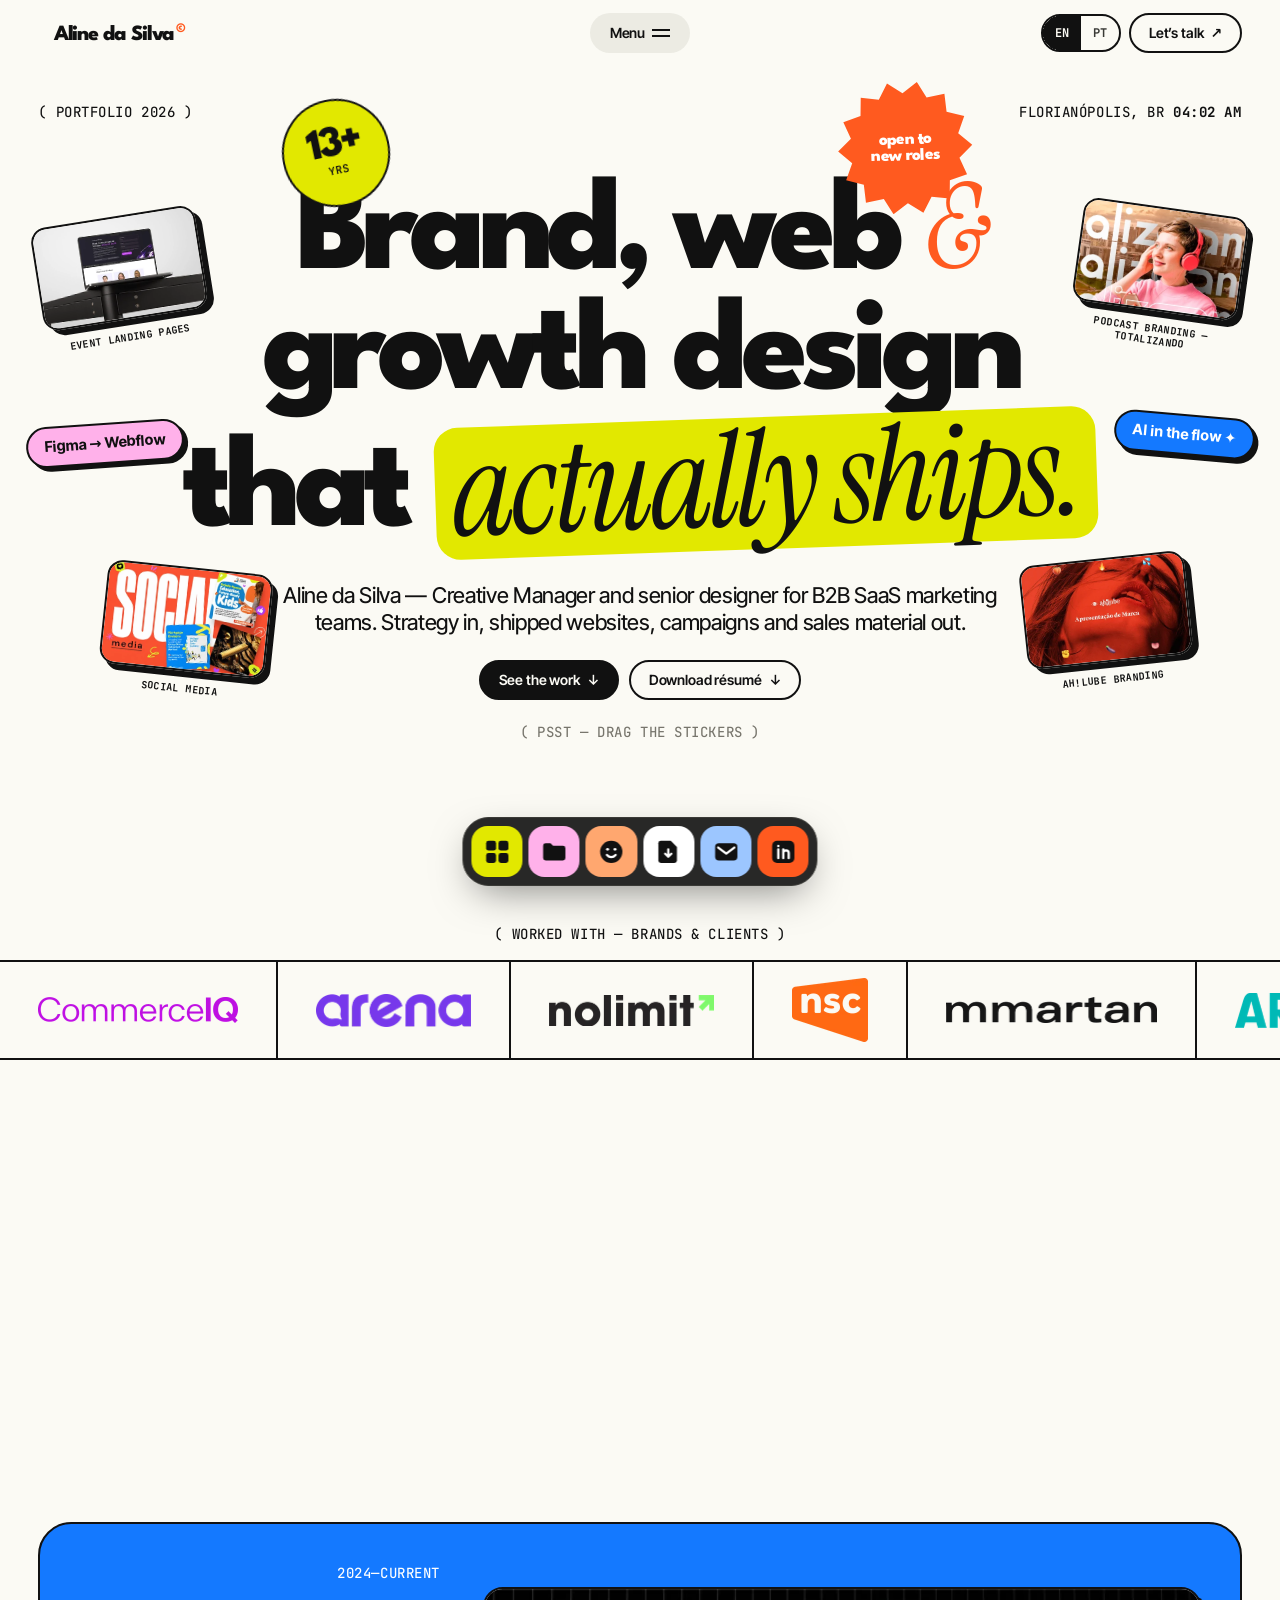
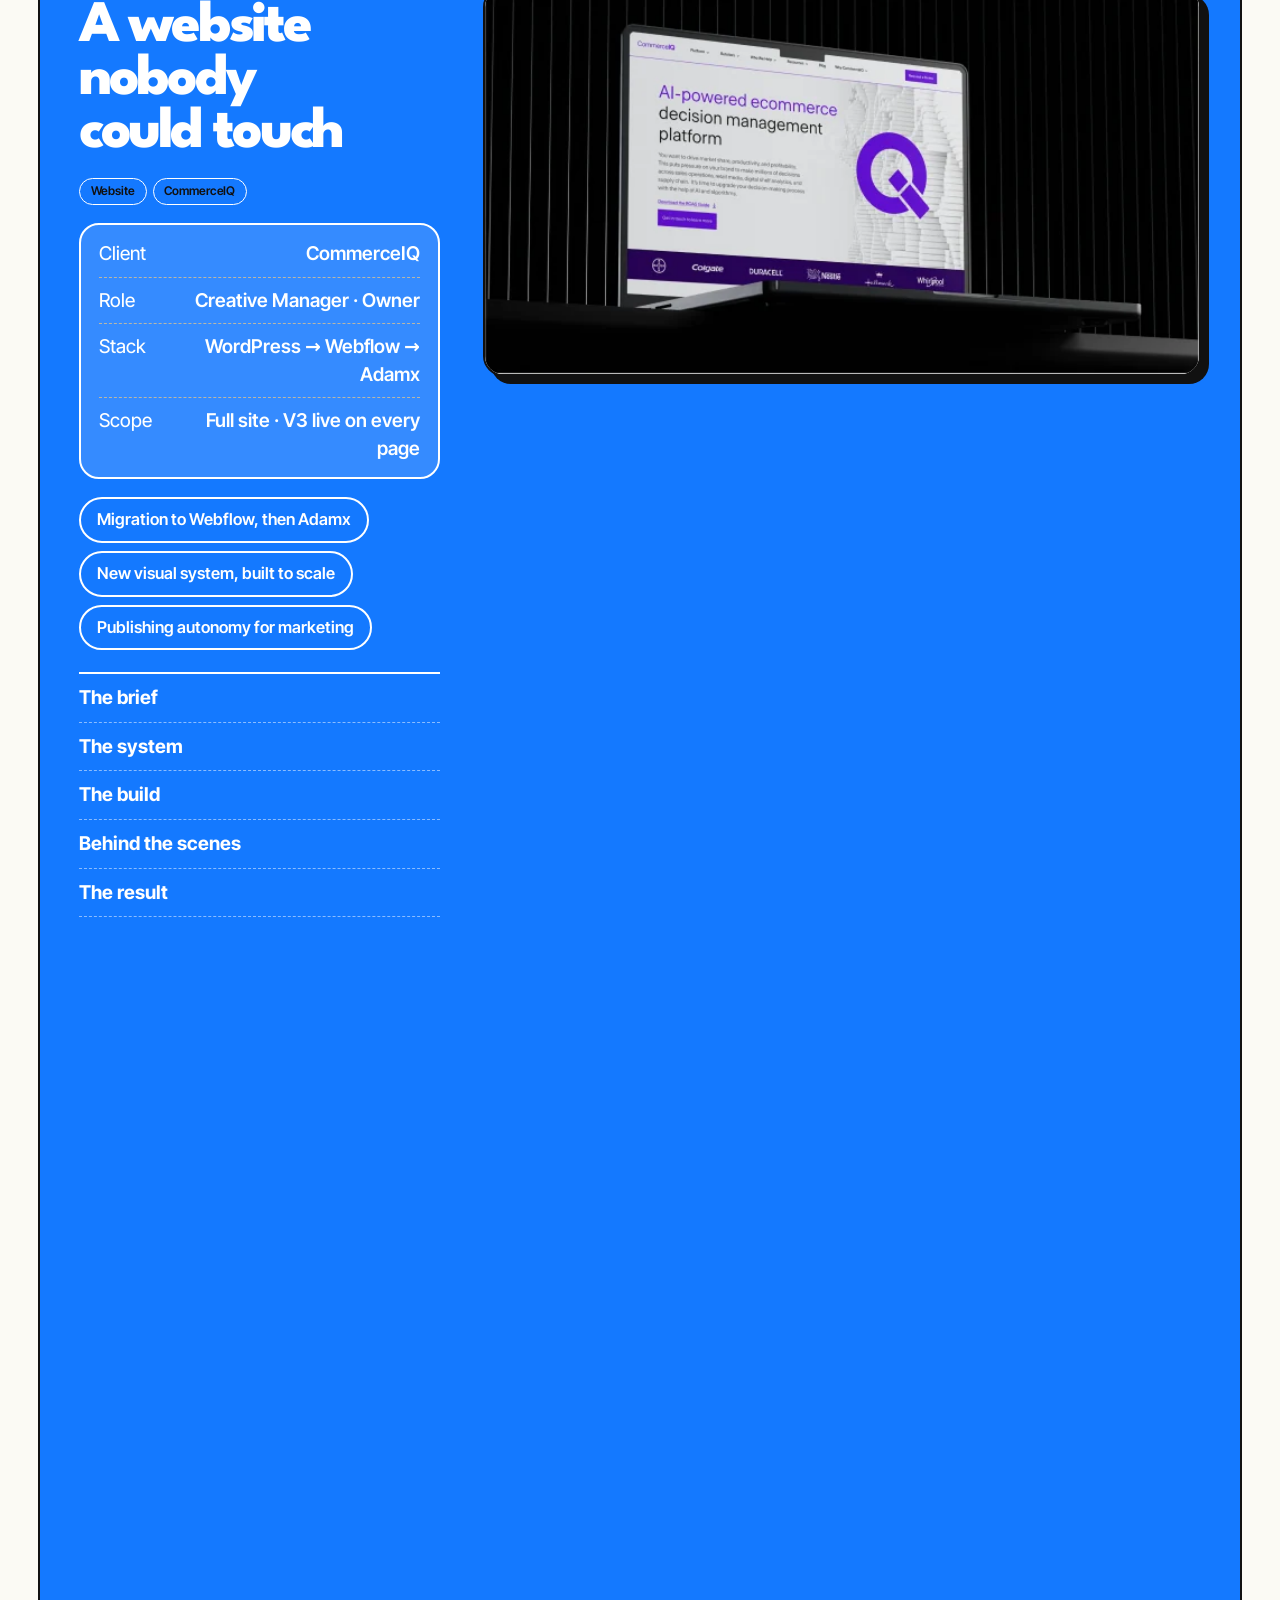
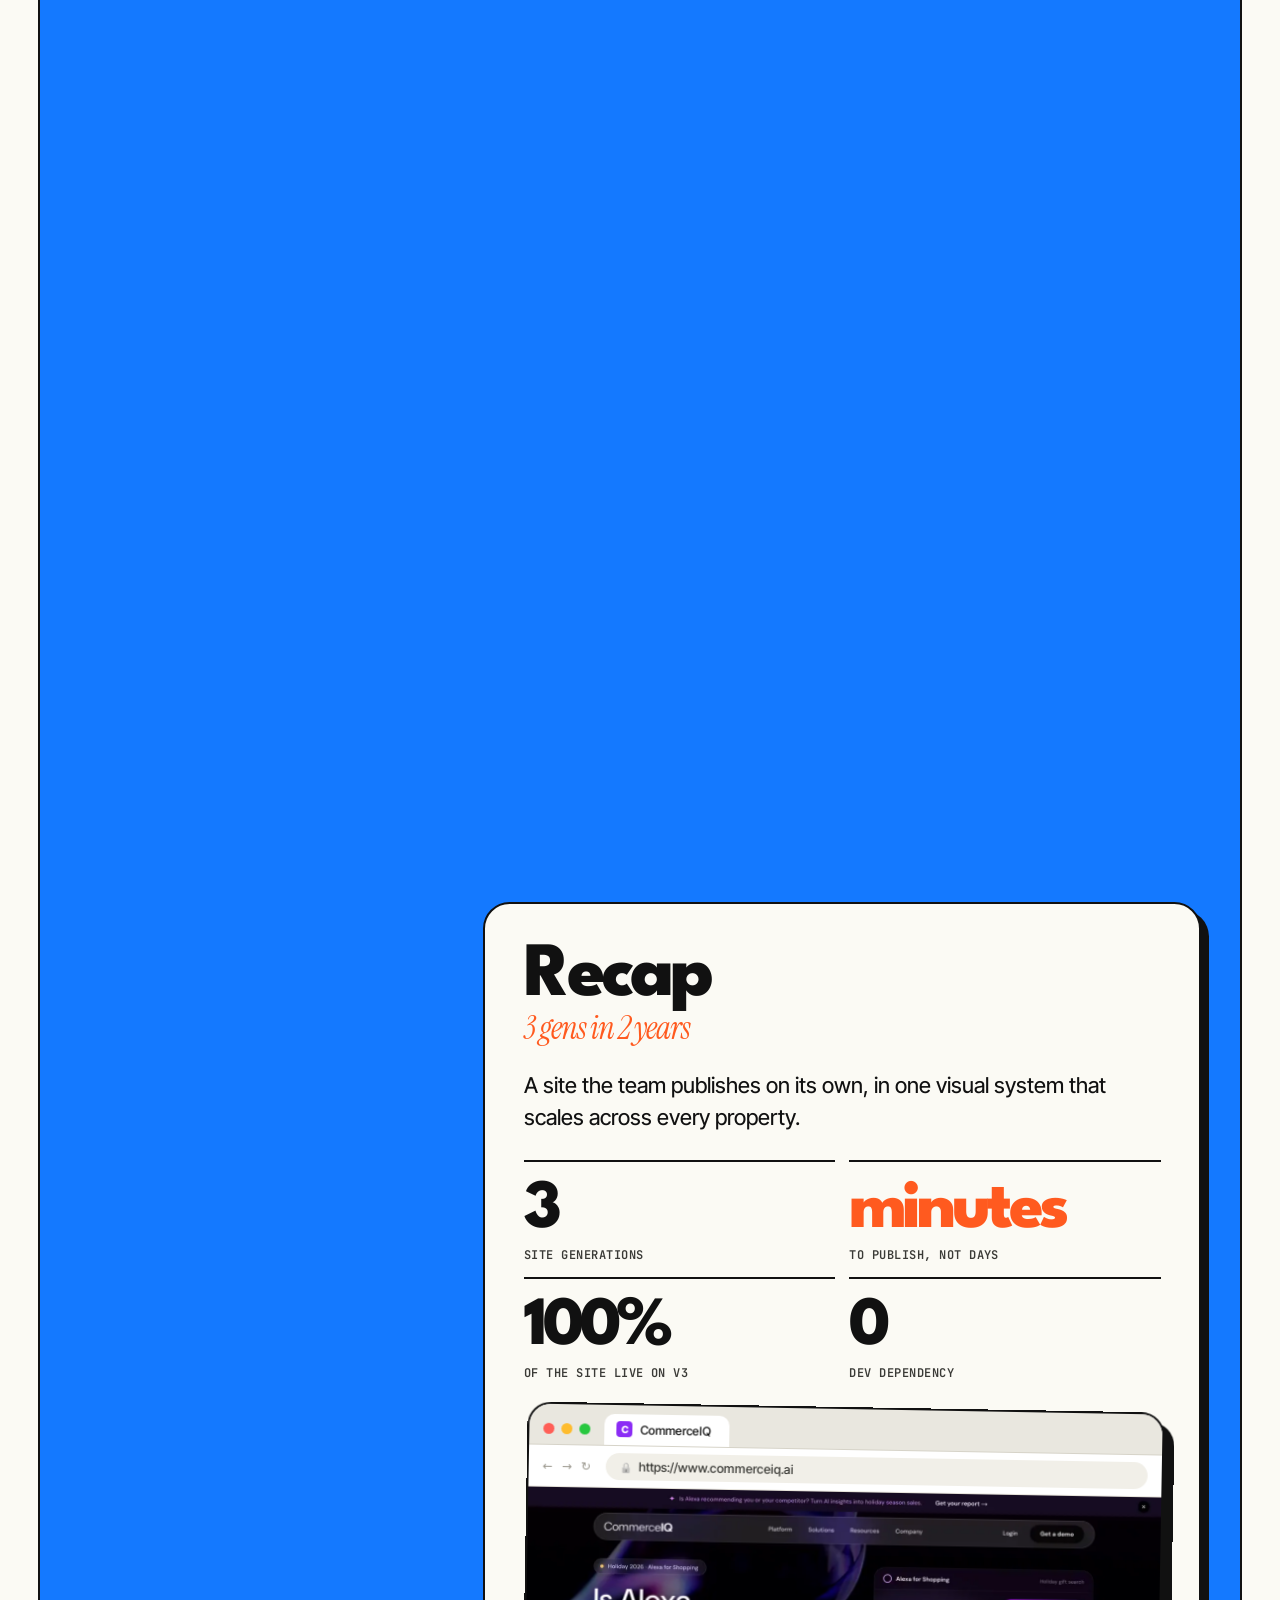
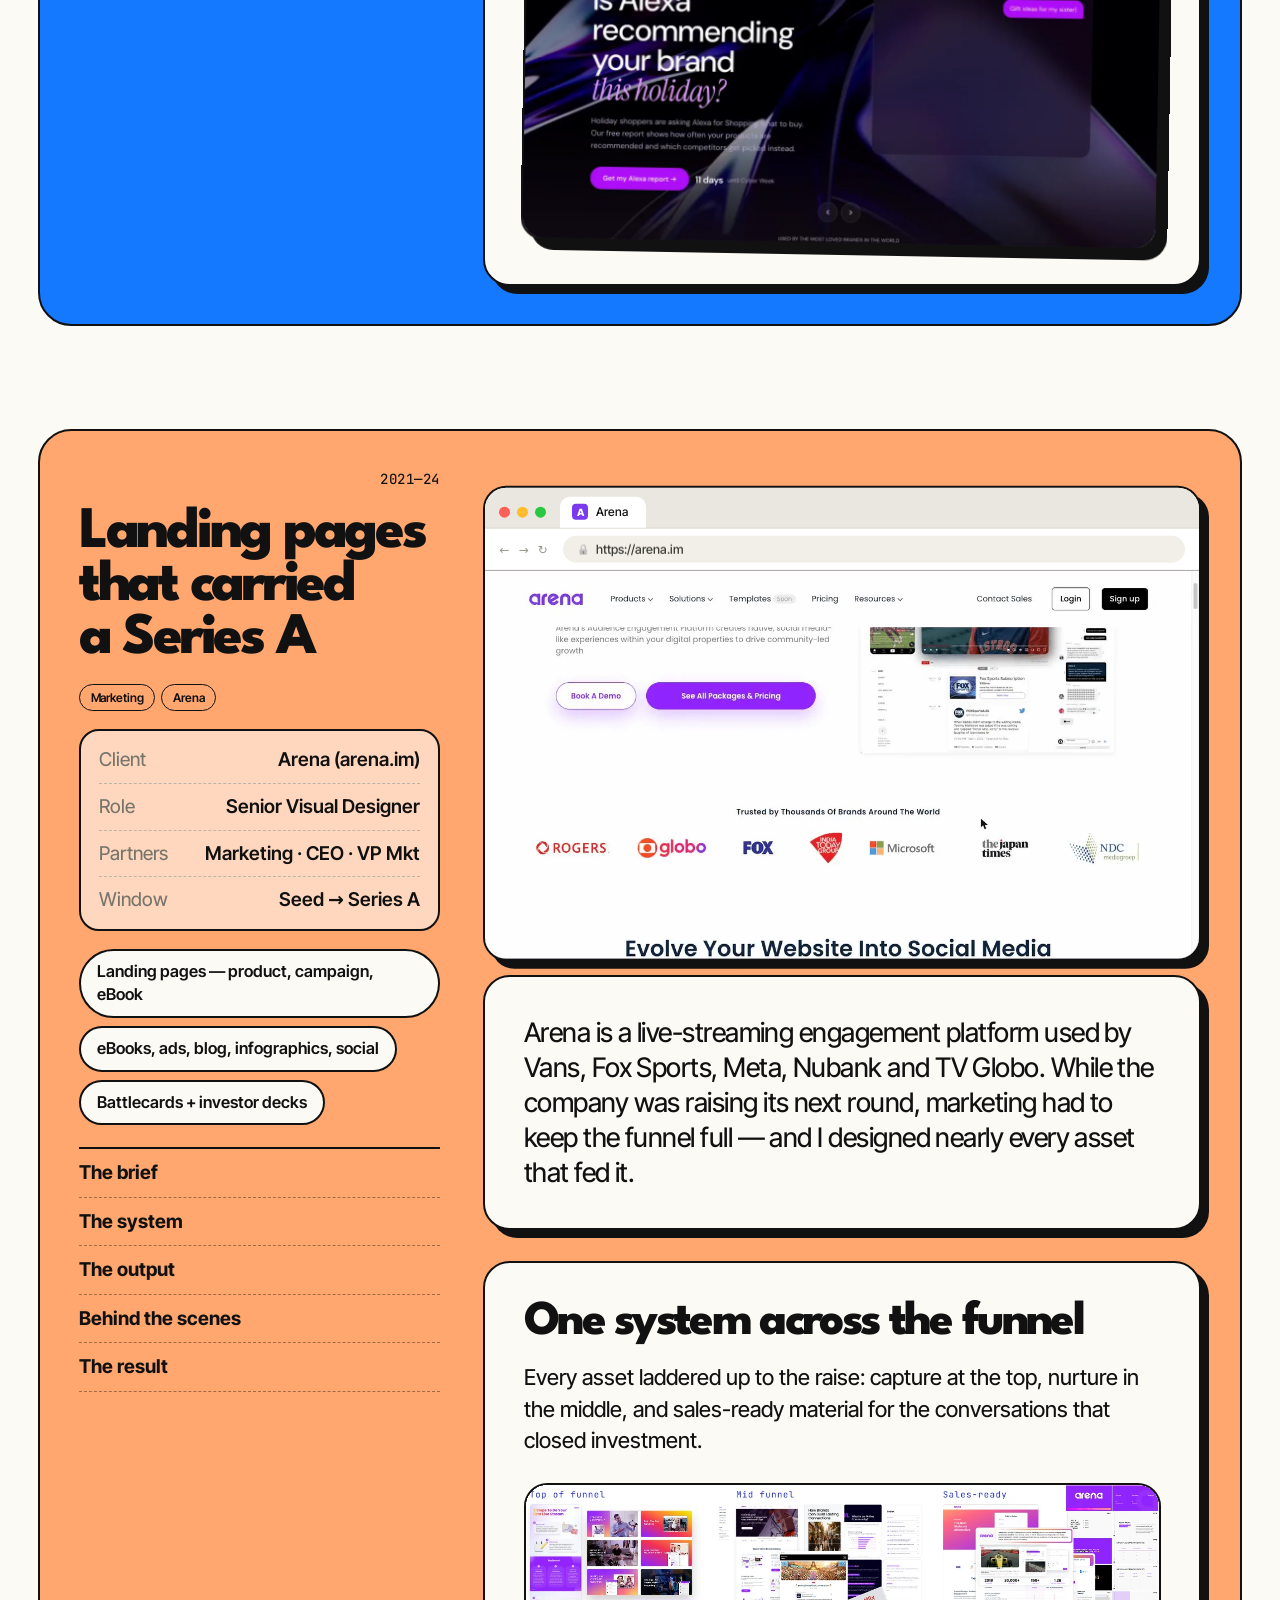
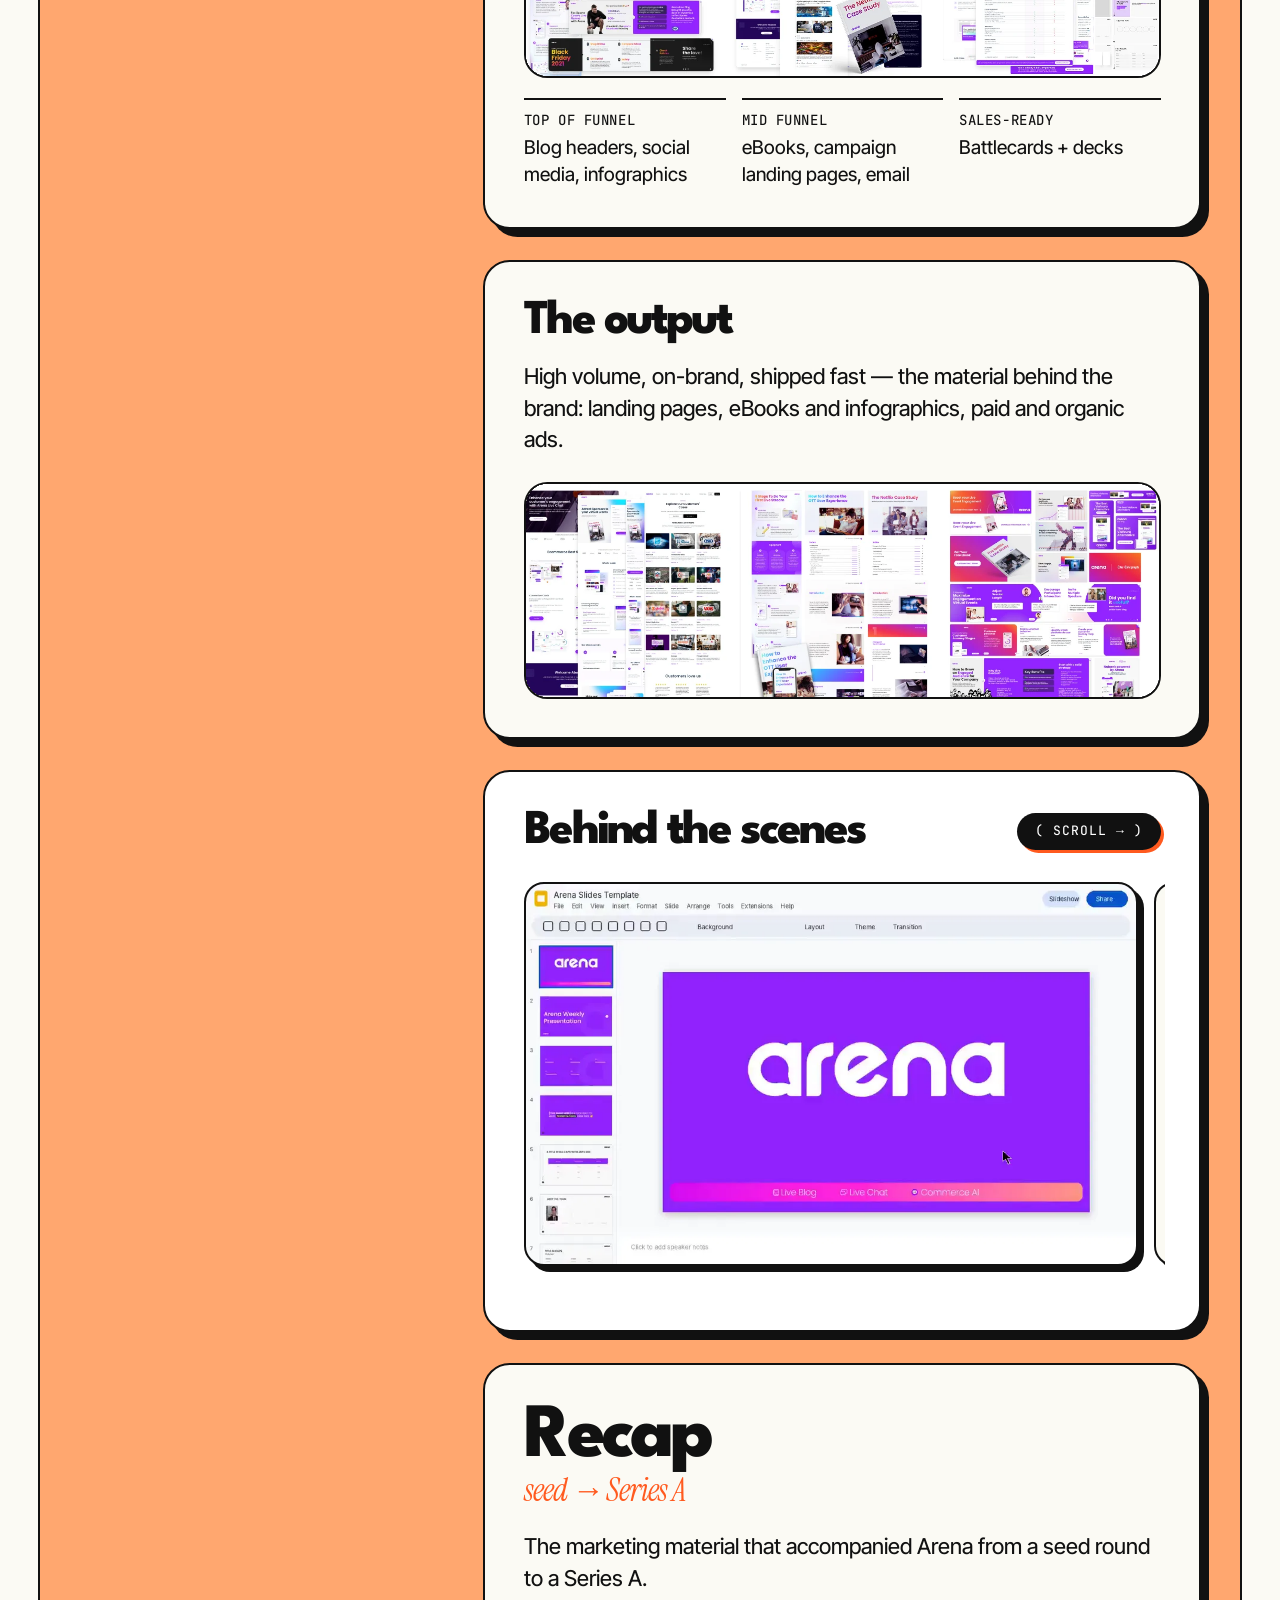
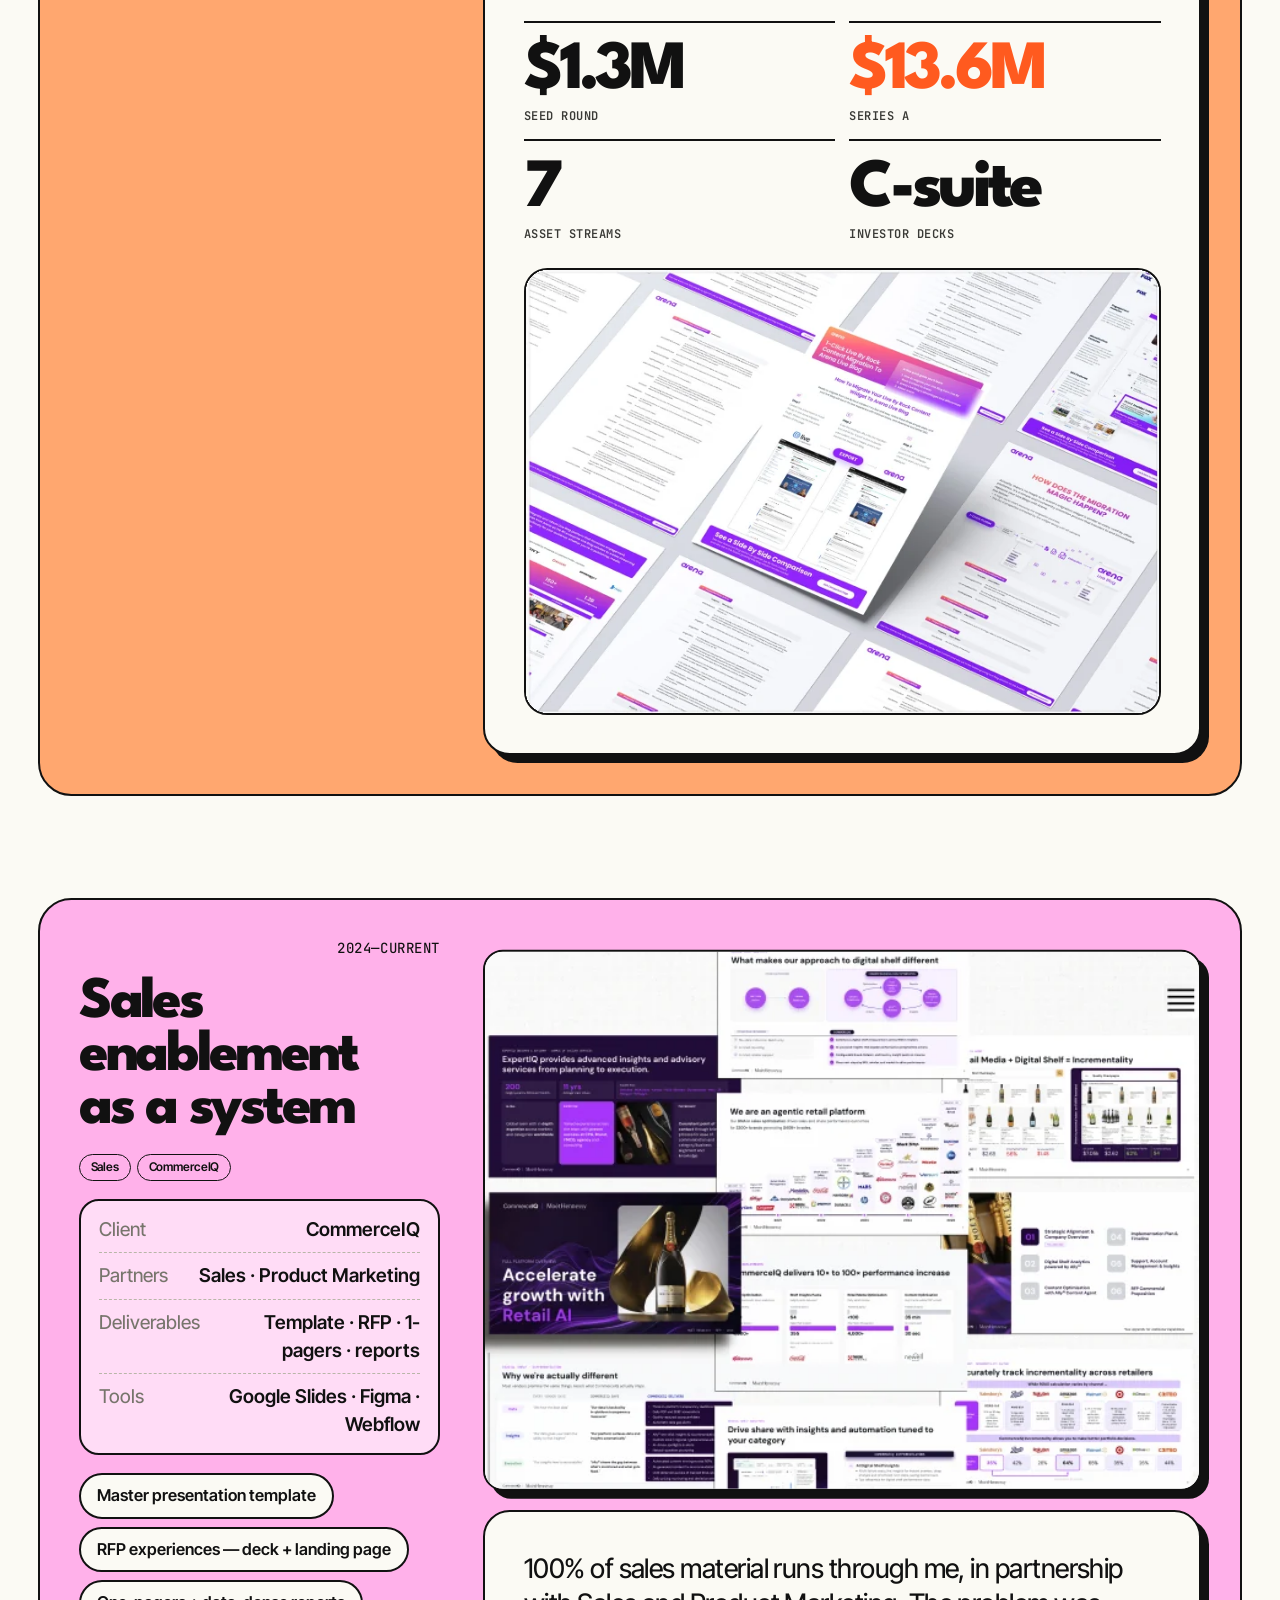
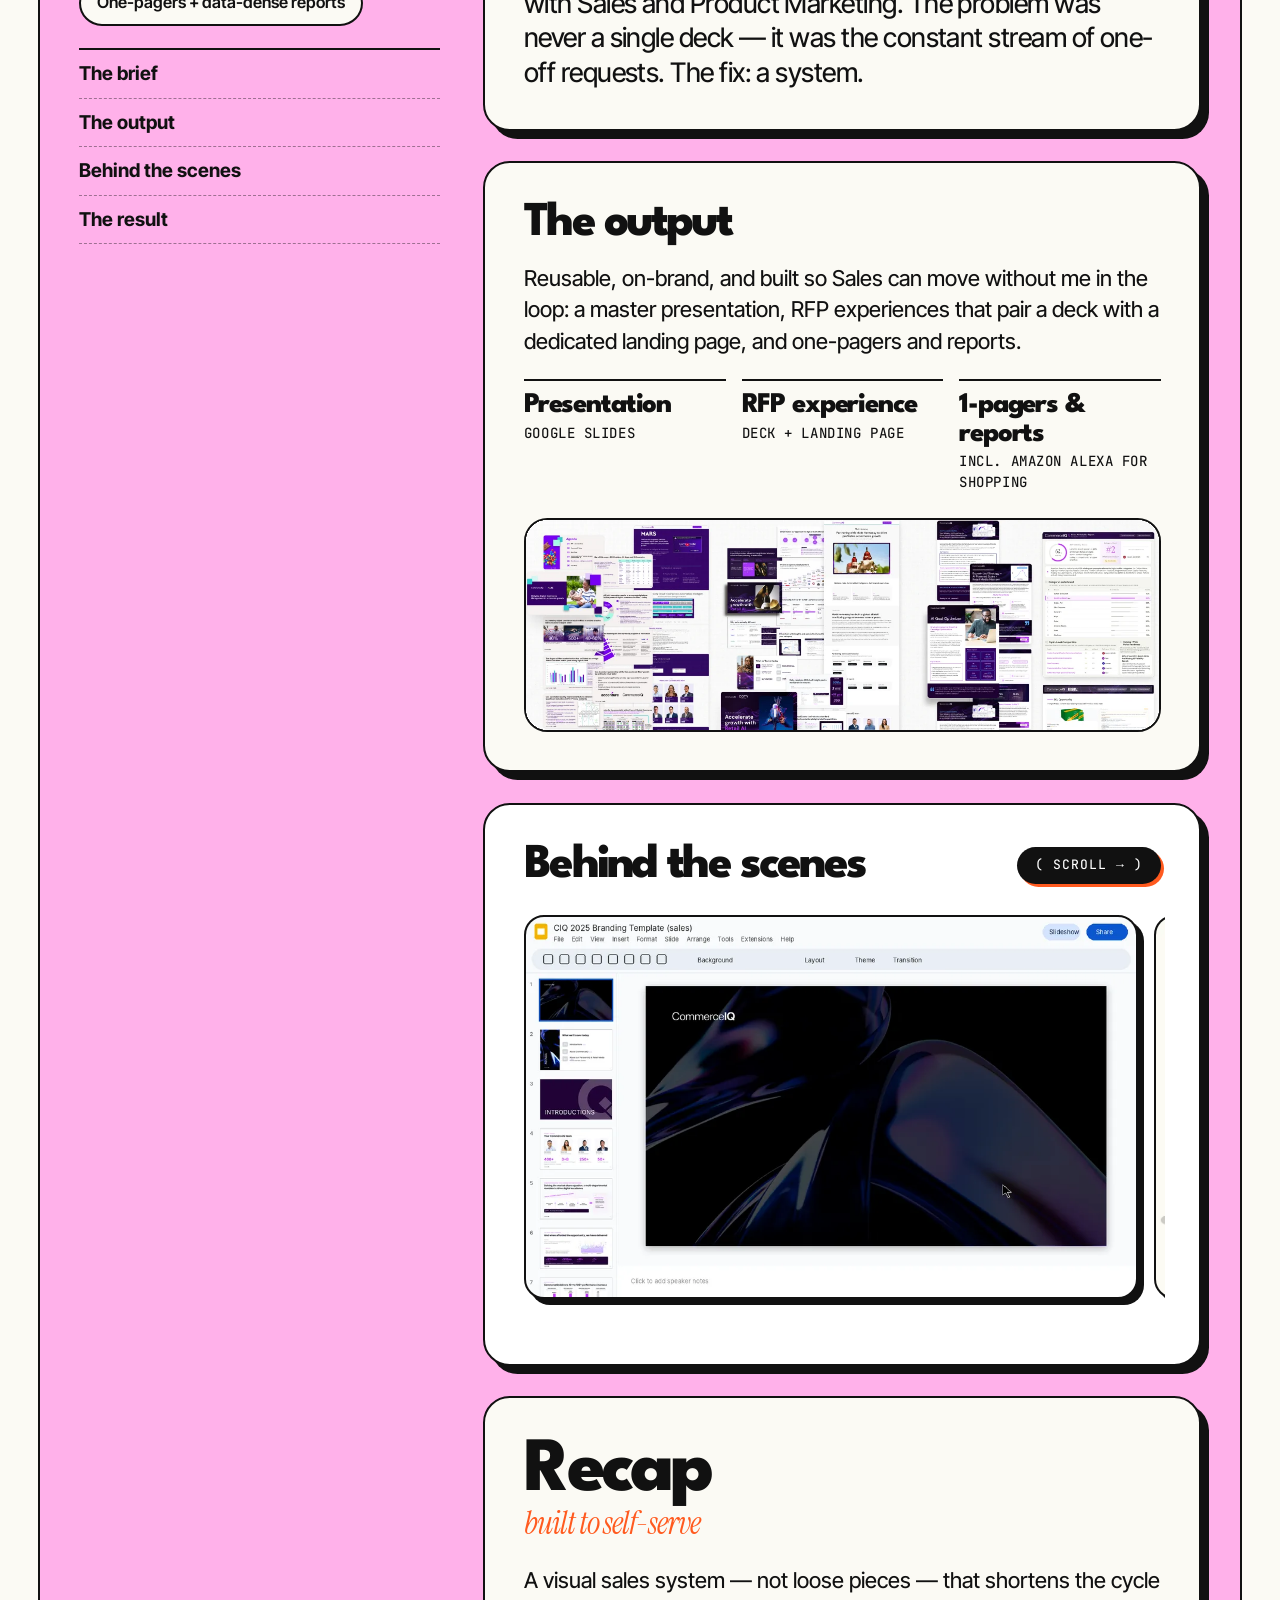
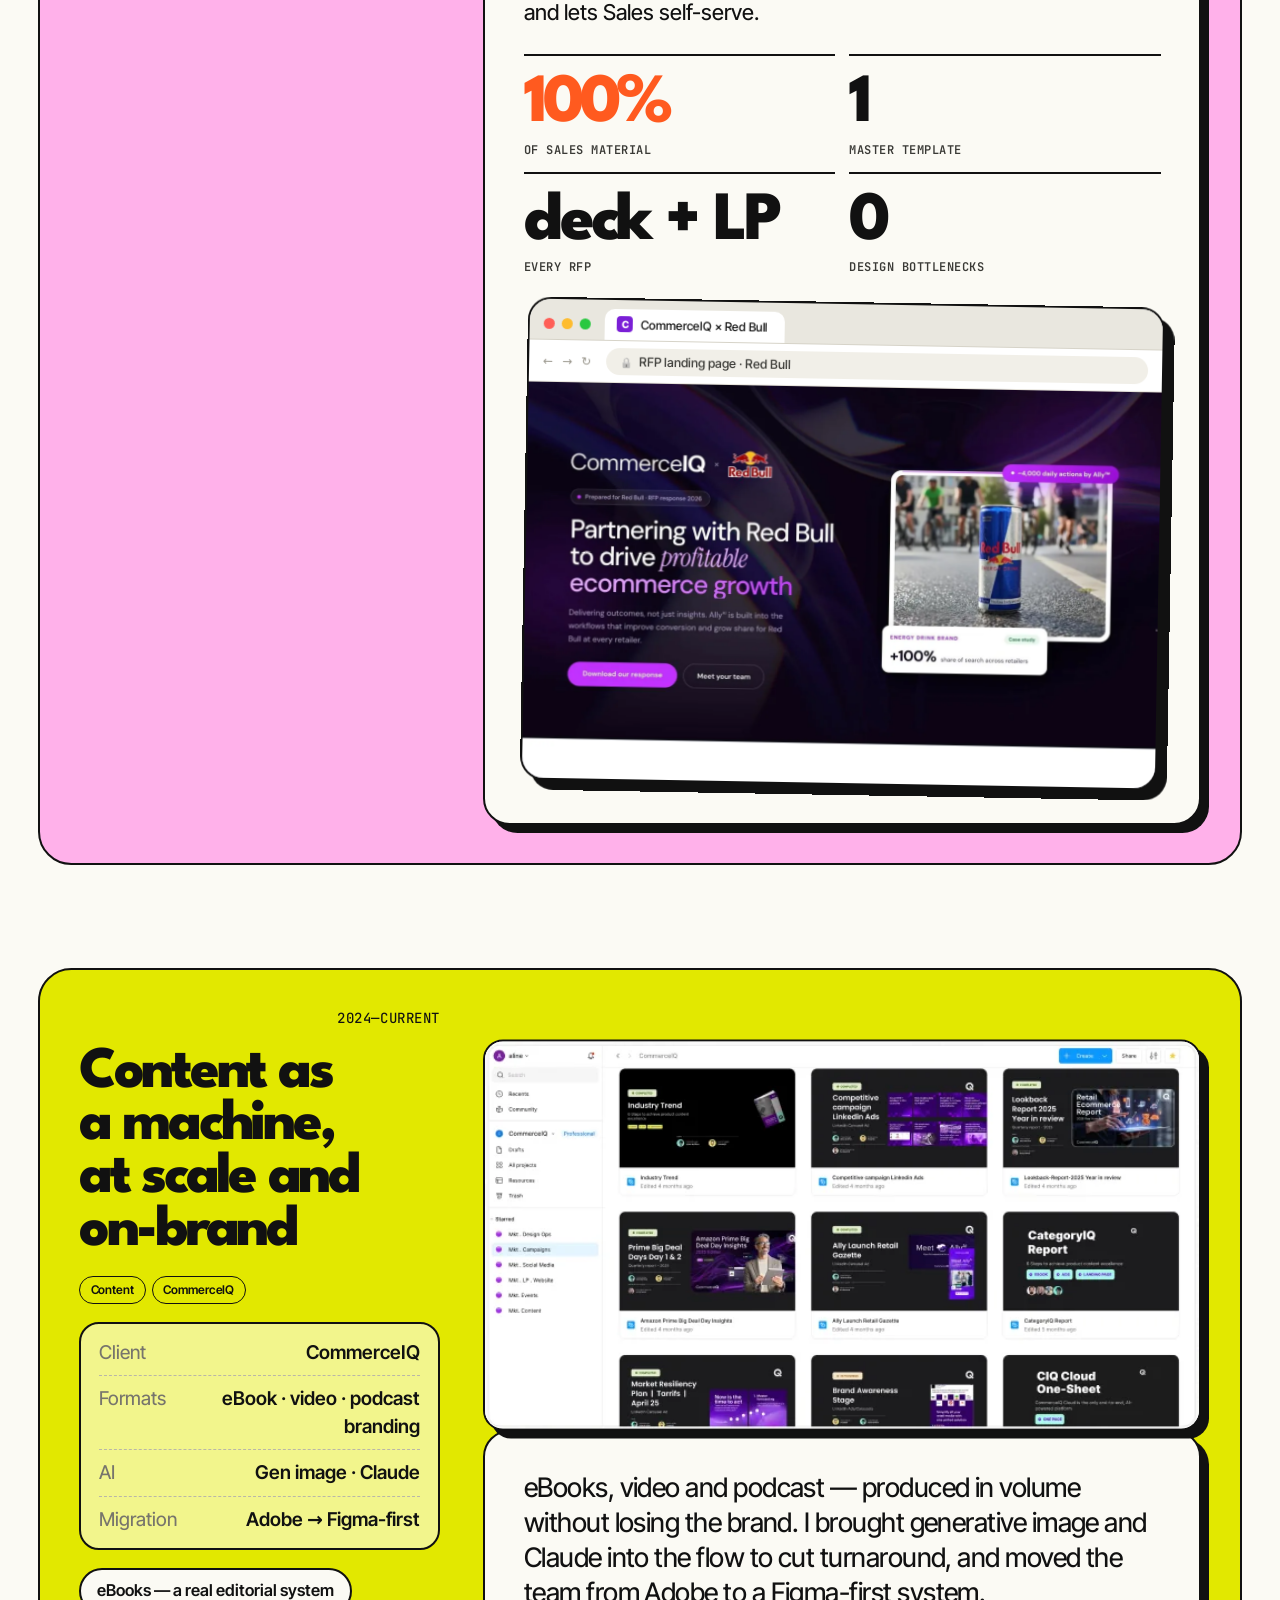
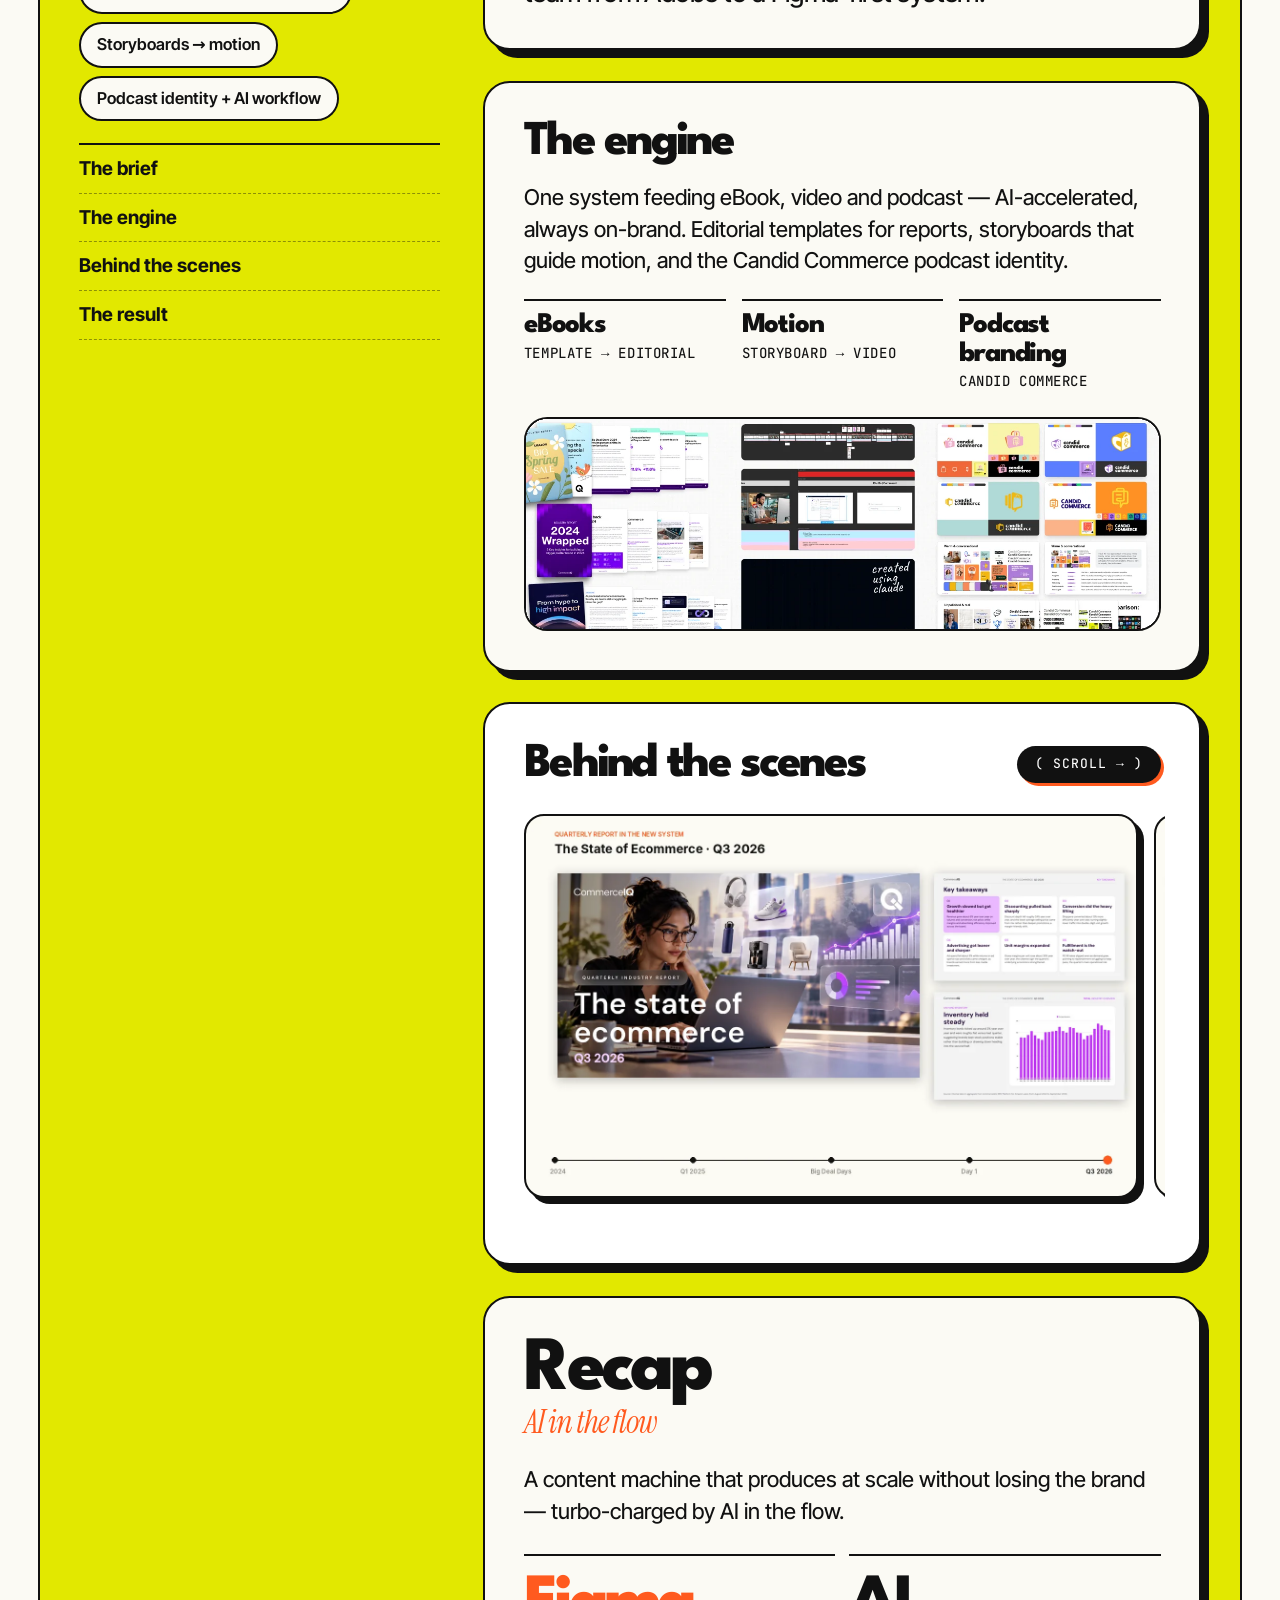
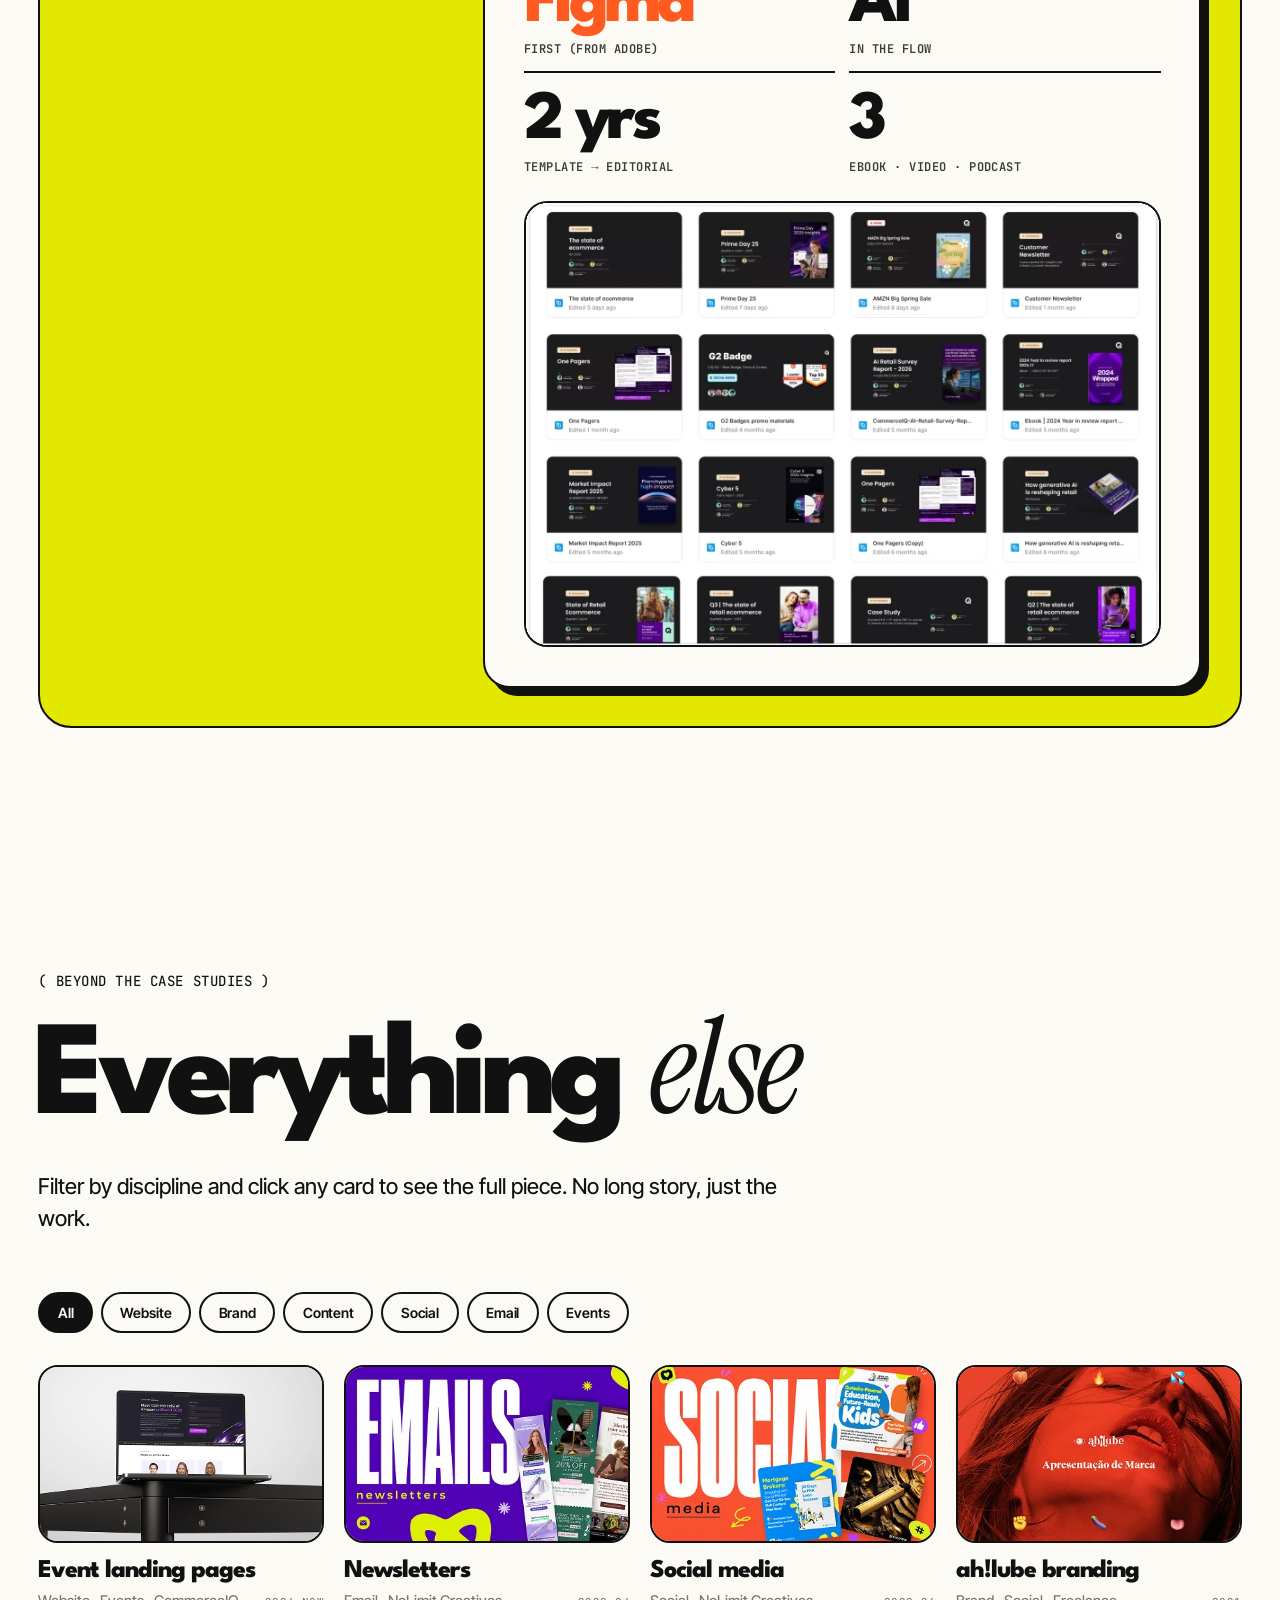
==== commit e9fd7c3a: "Add Google Search Console verification tag Co-Authored-By: Claude Opus 5.5 <noreply@anthropic.com> C" ====
--- a/index.html
+++ b/index.html
@@ -1,8 +1,8 @@
 <!DOCTYPE html>
 <html lang="en" class="no-js">
 <head>
-<meta name="robots" content="noindex,nofollow">
 <meta charset="utf-8">
+<meta name="google-site-verification" content="I-gGxGEXdivBfOB4JiU8xKTFjiCUjBI_UH9YMmNfj4s">
 <meta name="viewport" content="width=device-width, initial-scale=1">
 <title>Aline da Silva — Creative Manager &amp; Senior Brand, Marketing &amp; Web Designer | Remote, Brazil</title>
 <meta name="description" content="Portfolio of Aline da Silva, Creative Manager and senior brand, marketing, web and growth designer with 13+ years in B2B SaaS. Figma, Webflow, WordPress, HubSpot, AI workflows. Remote from Brazil.">
@@ -24,10 +24,10 @@
 <meta property="og:locale" content="en_US">
 <meta name="twitter:card" content="summary_large_image">
 <meta name="theme-color" content="#fbfaf4">
-<link rel="icon" href="assets/img/favicon.svg?v=202611171826" type="image/svg+xml">
+<link rel="icon" href="assets/img/favicon.svg?v=202611171902" type="image/svg+xml">
 <link rel="preload" href="assets/fonts/spartan.woff2" as="font" type="font/woff2" crossorigin>
 <link rel="preload" href="assets/fonts/serif-italic.woff2" as="font" type="font/woff2" crossorigin>
-<link rel="stylesheet" href="assets/css/style.css?v=202611171826">
+<link rel="stylesheet" href="assets/css/style.css?v=202611171902">
 <script>(function(d){var c='js',s=0;try{s=sessionStorage.getItem('seen')}catch(e){}if(!s&&!matchMedia('(prefers-reduced-motion: reduce)').matches)c+=' loading';d.className=c;setTimeout(function(){if(!window.__init)d.className='no-js'},6000)})(document.documentElement)</script>
 <script type="application/ld+json">[{"@context": "https://schema.org", "@type": "ProfilePage", "@id": "https://alinehojesou.github.io/#page", "url": "https://alinehojesou.github.io/", "name": "Aline da Silva — Creative Manager & Senior Brand, Marketing & Web Designer | Remote, Brazil", "inLanguage": "en", "dateModified": "2026-11-16", "mainEntity": {"@id": "https://alinehojesou.github.io/#aline"}}, {"@context": "https://schema.org", "@type": "Person", "@id": "https://alinehojesou.github.io/#aline", "name": "Aline da Silva", "url": "https://alinehojesou.github.io/", "image": "https://alinehojesou.github.io/assets/img/cases/aline.webp", "jobTitle": "Creative Manager", "description": "Portfolio of Aline da Silva, Creative Manager and senior brand, marketing, web and growth designer with 13+ years in B2B SaaS. Figma, Webflow, WordPress, HubSpot, AI workflows. Remote from Brazil.", "worksFor": {"@type": "Organization", "name": "CommerceIQ", "url": "https://www.commerceiq.ai"}, "address": {"@type": "PostalAddress", "addressLocality": "Florianópolis", "addressRegion": "SC", "addressCountry": "BR"}, "knowsLanguage": ["pt-BR", "en"], "alumniOf": {"@type": "CollegeOrUniversity", "name": "Universidade Estácio de Sá"}, "award": ["Prêmio NSC de Comunicação 2019 — Imagem/Design", "Prêmio NSC de Comunicação 2019 — Projeto Multimídia"], "hasOccupation": {"@type": "Occupation", "name": "Senior Brand, Marketing & Web Designer", "skills": "Brand design, marketing design, growth design, web design, Figma, Webflow, WordPress, HubSpot, Adobe Creative Cloud, landing pages, sales enablement, email marketing, creative direction, team leadership, AI-assisted creative workflows"}, "knowsAbout": ["Brand design", "Marketing design", "Growth design", "Web design", "Webflow", "WordPress", "Figma", "HubSpot", "Sales enablement", "B2B SaaS marketing", "Landing pages", "Email marketing", "Creative direction", "AI-assisted design workflows", "Retail media"], "sameAs": ["https://www.linkedin.com/in/aline-da-silva", "https://www.behance.net/hojesoualine", "https://github.com/alinehojesou"]}, {"@context": "https://schema.org", "@type": "FAQPage", "inLanguage": "en", "mainEntity": [{"@type": "Question", "name": "What kind of roles is Aline da Silva open to?", "acceptedAnswer": {"@type": "Answer", "text": "Senior, hands-on design roles where design drives marketing and growth: Senior Brand Designer, Senior Marketing Designer, Growth Designer, Brand & Web Designer, Marketing Web Designer, Design Lead, Creative Lead and Creative Manager."}}, {"@type": "Question", "name": "Where is she based, and does she work remotely?", "acceptedAnswer": {"@type": "Answer", "text": "Florianópolis, Brazil (UTC−3). She works 100% remotely and has worked with US-based B2B SaaS teams since 2020, overlapping with US Eastern and Pacific hours."}}, {"@type": "Question", "name": "What does she design and build?", "acceptedAnswer": {"@type": "Answer", "text": "Marketing websites and landing pages (designed in Figma, built in Webflow and WordPress), brand systems, campaigns, sales enablement decks and RFP experiences, eBooks and reports, HubSpot email, event materials and motion storyboards."}}, {"@type": "Question", "name": "Which industries has she worked in?", "acceptedAnswer": {"@type": "Answer", "text": "B2B SaaS, AI, ecommerce and retail media (CommerceIQ), live-streaming and martech (Arena), plus agencies, brand consultancies and one of Brazil’s largest media groups."}}, {"@type": "Question", "name": "How does she use AI in design work?", "acceptedAnswer": {"@type": "Answer", "text": "Claude and generative image are part of her daily workflow — for campaign concepting, on-brand landing pages and decks, HTML animations and faster production — without losing craft."}}, {"@type": "Question", "name": "Which languages does she work in?", "acceptedAnswer": {"@type": "Answer", "text": "Portuguese (native) and English (professional; she is a former English teacher)."}}]}, {"@context": "https://schema.org", "@type": "ItemList", "name": "Selected work", "itemListElement": [{"@type": "ListItem", "position": 1, "item": {"@type": "CreativeWork", "name": "A website nobody could touch", "url": "https://alinehojesou.github.io/#commerceiq-website", "description": "CommerceIQ ran on WordPress with rigid HTML themes — even reordering a section meant a developer and a multi-day ticket. I planned the site as a living system and rebuilt it across three generations, each one cutting dev dependency and raising the design bar.", "creator": {"@id": "https://alinehojesou.github.io/#aline"}}}, {"@type": "ListItem", "position": 2, "item": {"@type": "CreativeWork", "name": "Landing pages that carried a Series A", "url": "https://alinehojesou.github.io/#arena-marketing", "description": "Arena is a live-streaming engagement platform used by Vans, Fox Sports, Meta, Nubank and TV Globo. While the company was raising its next round, marketing had to keep the funnel full — and I designed nearly every asset that fed it.", "creator": {"@id": "https://alinehojesou.github.io/#aline"}}}, {"@type": "ListItem", "position": 3, "item": {"@type": "CreativeWork", "name": "Sales enablement as a system", "url": "https://alinehojesou.github.io/#commerceiq-sales", "description": "100% of sales material runs through me, in partnership with Sales and Product Marketing. The problem was never a single deck — it was the constant stream of one-off requests. The fix: a system.", "creator": {"@id": "https://alinehojesou.github.io/#aline"}}}, {"@type": "ListItem", "position": 4, "item": {"@type": "CreativeWork", "name": "Content as a machine, at scale and on-brand", "url": "https://alinehojesou.github.io/#commerceiq-content", "description": "eBooks, video and podcast — produced in volume without losing the brand. I brought generative image and Claude into the flow to cut turnaround, and moved the team from Adobe to a Figma-first system.", "creator": {"@id": "https://alinehojesou.github.io/#aline"}}}]}]</script>
 </head>
@@ -46,14 +46,14 @@
   <div class="hero-meta mono"><span>( Portfolio 2026 )</span><span>Florianópolis, BR <b class="clock"></b></span></div>
   <h1><span class="sr">Aline da Silva — Creative Manager · Brand, Marketing &amp; Web Designer · Growth. </span>Brand, web <i>&amp;</i> growth design that <em>actually ships.</em></h1>
   <p class="sub">Aline da Silva — Creative Manager and senior designer for B2B SaaS marketing teams. Strategy in, shipped websites, campaigns and sales material out.</p>
-  <div class="cta"><a class="pill solid" href="#work">See the work <span aria-hidden="true">↓</span></a><a class="pill" href="assets/Aline-da-Silva-Resume.pdf?v=202611171826" download>Download résumé <span aria-hidden="true">↓</span></a></div>
+  <div class="cta"><a class="pill solid" href="#work">See the work <span aria-hidden="true">↓</span></a><a class="pill" href="assets/Aline-da-Silva-Resume.pdf?v=202611171902" download>Download résumé <span aria-hidden="true">↓</span></a></div>
   <p class="hint mono" aria-hidden="true">( psst — drag the stickers )</p>
-  <div class="stickers"><a class="stk thumb s1" href="#more" data-slug="events" data-title="Event landing pages" draggable="false"><img src="assets/img/work/events-thumb.webp?v=202611171826" alt="" width="720" height="450" draggable="false"><span>Event landing pages</span></a><a class="stk thumb s2" href="#more" data-slug="social-media" data-title="Social media" draggable="false"><img src="assets/img/work/social-media-thumb.webp?v=202611171826" alt="" width="720" height="450" draggable="false"><span>Social media</span></a><a class="stk thumb s3" href="#more" data-slug="podcast-branding-totalizando" data-title="Podcast branding — Totalizando" draggable="false"><img src="assets/img/work/podcast-branding-totalizando-thumb.webp?v=202611171826" alt="" width="720" height="450" draggable="false"><span>Podcast branding — Totalizando</span></a><a class="stk thumb s4" href="#more" data-slug="ah-lube-branding" data-title="ah!lube branding" draggable="false"><img src="assets/img/work/ah-lube-branding-thumb.webp?v=202611171826" alt="" width="720" height="450" draggable="false"><span>ah!lube branding</span></a><span class="stk burst s5" aria-hidden="true"><b>open to<br>new roles</b></span><span class="stk coin s6" aria-hidden="true"><b>13+</b>yrs</span><span class="stk tag s7 pinkbg" aria-hidden="true">Figma → Webflow</span><span class="stk tag s8 bluebg" aria-hidden="true">AI in the flow ✦</span></div>
+  <div class="stickers"><a class="stk thumb s1" href="#more" data-slug="events" data-title="Event landing pages" draggable="false"><img src="assets/img/work/events-thumb.webp?v=202611171902" alt="" width="720" height="450" draggable="false"><span>Event landing pages</span></a><a class="stk thumb s2" href="#more" data-slug="social-media" data-title="Social media" draggable="false"><img src="assets/img/work/social-media-thumb.webp?v=202611171902" alt="" width="720" height="450" draggable="false"><span>Social media</span></a><a class="stk thumb s3" href="#more" data-slug="podcast-branding-totalizando" data-title="Podcast branding — Totalizando" draggable="false"><img src="assets/img/work/podcast-branding-totalizando-thumb.webp?v=202611171902" alt="" width="720" height="450" draggable="false"><span>Podcast branding — Totalizando</span></a><a class="stk thumb s4" href="#more" data-slug="ah-lube-branding" data-title="ah!lube branding" draggable="false"><img src="assets/img/work/ah-lube-branding-thumb.webp?v=202611171902" alt="" width="720" height="450" draggable="false"><span>ah!lube branding</span></a><span class="stk burst s5" aria-hidden="true"><b>open to<br>new roles</b></span><span class="stk coin s6" aria-hidden="true"><b>13+</b>yrs</span><span class="stk tag s7 pinkbg" aria-hidden="true">Figma → Webflow</span><span class="stk tag s8 bluebg" aria-hidden="true">AI in the flow ✦</span></div>
 </section>
 
 <section class="logos" aria-label="Worked with — brands &amp; clients">
   <p class="mono center">( Worked with — brands &amp; clients )</p>
-  <div class="marquee"><ul><li><img src="assets/img/logos/commerceiq.webp?v=202611171826" alt="CommerceIQ" style="width:200px" width="200" height="26" loading="lazy" decoding="async"></li><li><img src="assets/img/logos/arena.webp?v=202611171826" alt="Arena" style="width:155px" width="155" height="33" loading="lazy" decoding="async"></li><li><img src="assets/img/logos/nolimit.webp?v=202611171826" alt="NoLimit Creatives" style="width:165px" width="165" height="31" loading="lazy" decoding="async"></li><li><img src="assets/img/logos/nsc.webp?v=202611171826" alt="NSC Comunicação" style="width:76px" width="76" height="64" loading="lazy" decoding="async"></li><li><img src="assets/img/logos/mmartan.webp?v=202611171826" alt="mmartan" style="width:211px" width="211" height="26" loading="lazy" decoding="async"></li><li><img src="assets/img/logos/artex.webp?v=202611171826" alt="Artex" style="width:147px" width="147" height="35" loading="lazy" decoding="async"></li><li><img src="assets/img/logos/goldbar.webp?v=202611171826" alt="Gold Bar" style="width:87px" width="87" height="60" loading="lazy" decoding="async"></li><li><img src="assets/img/logos/mormaii.webp?v=202611171826" alt="Mormaii" style="width:98px" width="98" height="53" loading="lazy" decoding="async"></li><li><img src="assets/img/logos/mormaii-fitness.webp?v=202611171826" alt="Studio Mormaii Fitness" style="width:82px" width="82" height="63" loading="lazy" decoding="async"></li><li><img src="assets/img/logos/carioca.webp?v=202611171826" alt="Carioca Calçados" style="width:135px" width="135" height="39" loading="lazy" decoding="async"></li><li><img src="assets/img/logos/unicred.webp?v=202611171826" alt="Unicred" style="width:186px" width="186" height="28" loading="lazy" decoding="async"></li><li><img src="assets/img/logos/techsc.webp?v=202611171826" alt="Tech SC" style="width:81px" width="81" height="64" loading="lazy" decoding="async"></li><li><img src="assets/img/logos/basiqe.webp?v=202611171826" alt="Basiqe Beauty" style="width:126px" width="126" height="41" loading="lazy" decoding="async"></li><li><img src="assets/img/logos/supportpets.webp?v=202611171826" alt="Support Pets" style="width:155px" width="155" height="33" loading="lazy" decoding="async"></li><li><img src="assets/img/logos/ecohiny.webp?v=202611171826" alt="Eco Hiny" style="width:103px" width="103" height="51" loading="lazy" decoding="async"></li><li aria-hidden="true"><img src="assets/img/logos/commerceiq.webp?v=202611171826" alt="" style="width:200px" width="200" height="26" loading="lazy" decoding="async"></li><li aria-hidden="true"><img src="assets/img/logos/arena.webp?v=202611171826" alt="" style="width:155px" width="155" height="33" loading="lazy" decoding="async"></li><li aria-hidden="true"><img src="assets/img/logos/nolimit.webp?v=202611171826" alt="" style="width:165px" width="165" height="31" loading="lazy" decoding="async"></li><li aria-hidden="true"><img src="assets/img/logos/nsc.webp?v=202611171826" alt="" style="width:76px" width="76" height="64" loading="lazy" decoding="async"></li><li aria-hidden="true"><img src="assets/img/logos/mmartan.webp?v=202611171826" alt="" style="width:211px" width="211" height="26" loading="lazy" decoding="async"></li><li aria-hidden="true"><img src="assets/img/logos/artex.webp?v=202611171826" alt="" style="width:147px" width="147" height="35" loading="lazy" decoding="async"></li><li aria-hidden="true"><img src="assets/img/logos/goldbar.webp?v=202611171826" alt="" style="width:87px" width="87" height="60" loading="lazy" decoding="async"></li><li aria-hidden="true"><img src="assets/img/logos/mormaii.webp?v=202611171826" alt="" style="width:98px" width="98" height="53" loading="lazy" decoding="async"></li><li aria-hidden="true"><img src="assets/img/logos/mormaii-fitness.webp?v=202611171826" alt="" style="width:82px" width="82" height="63" loading="lazy" decoding="async"></li><li aria-hidden="true"><img src="assets/img/logos/carioca.webp?v=202611171826" alt="" style="width:135px" width="135" height="39" loading="lazy" decoding="async"></li><li aria-hidden="true"><img src="assets/img/logos/unicred.webp?v=202611171826" alt="" style="width:186px" width="186" height="28" loading="lazy" decoding="async"></li><li aria-hidden="true"><img src="assets/img/logos/techsc.webp?v=202611171826" alt="" style="width:81px" width="81" height="64" loading="lazy" decoding="async"></li><li aria-hidden="true"><img src="assets/img/logos/basiqe.webp?v=202611171826" alt="" style="width:126px" width="126" height="41" loading="lazy" decoding="async"></li><li aria-hidden="true"><img src="assets/img/logos/supportpets.webp?v=202611171826" alt="" style="width:155px" width="155" height="33" loading="lazy" decoding="async"></li><li aria-hidden="true"><img src="assets/img/logos/ecohiny.webp?v=202611171826" alt="" style="width:103px" width="103" height="51" loading="lazy" decoding="async"></li></ul></div>
+  <div class="marquee"><ul><li><img src="assets/img/logos/commerceiq.webp?v=202611171902" alt="CommerceIQ" style="width:200px" width="200" height="26" loading="lazy" decoding="async"></li><li><img src="assets/img/logos/arena.webp?v=202611171902" alt="Arena" style="width:155px" width="155" height="33" loading="lazy" decoding="async"></li><li><img src="assets/img/logos/nolimit.webp?v=202611171902" alt="NoLimit Creatives" style="width:165px" width="165" height="31" loading="lazy" decoding="async"></li><li><img src="assets/img/logos/nsc.webp?v=202611171902" alt="NSC Comunicação" style="width:76px" width="76" height="64" loading="lazy" decoding="async"></li><li><img src="assets/img/logos/mmartan.webp?v=202611171902" alt="mmartan" style="width:211px" width="211" height="26" loading="lazy" decoding="async"></li><li><img src="assets/img/logos/artex.webp?v=202611171902" alt="Artex" style="width:147px" width="147" height="35" loading="lazy" decoding="async"></li><li><img src="assets/img/logos/goldbar.webp?v=202611171902" alt="Gold Bar" style="width:87px" width="87" height="60" loading="lazy" decoding="async"></li><li><img src="assets/img/logos/mormaii.webp?v=202611171902" alt="Mormaii" style="width:98px" width="98" height="53" loading="lazy" decoding="async"></li><li><img src="assets/img/logos/mormaii-fitness.webp?v=202611171902" alt="Studio Mormaii Fitness" style="width:82px" width="82" height="63" loading="lazy" decoding="async"></li><li><img src="assets/img/logos/carioca.webp?v=202611171902" alt="Carioca Calçados" style="width:135px" width="135" height="39" loading="lazy" decoding="async"></li><li><img src="assets/img/logos/unicred.webp?v=202611171902" alt="Unicred" style="width:186px" width="186" height="28" loading="lazy" decoding="async"></li><li><img src="assets/img/logos/techsc.webp?v=202611171902" alt="Tech SC" style="width:81px" width="81" height="64" loading="lazy" decoding="async"></li><li><img src="assets/img/logos/basiqe.webp?v=202611171902" alt="Basiqe Beauty" style="width:126px" width="126" height="41" loading="lazy" decoding="async"></li><li><img src="assets/img/logos/supportpets.webp?v=202611171902" alt="Support Pets" style="width:155px" width="155" height="33" loading="lazy" decoding="async"></li><li><img src="assets/img/logos/ecohiny.webp?v=202611171902" alt="Eco Hiny" style="width:103px" width="103" height="51" loading="lazy" decoding="async"></li><li aria-hidden="true"><img src="assets/img/logos/commerceiq.webp?v=202611171902" alt="" style="width:200px" width="200" height="26" loading="lazy" decoding="async"></li><li aria-hidden="true"><img src="assets/img/logos/arena.webp?v=202611171902" alt="" style="width:155px" width="155" height="33" loading="lazy" decoding="async"></li><li aria-hidden="true"><img src="assets/img/logos/nolimit.webp?v=202611171902" alt="" style="width:165px" width="165" height="31" loading="lazy" decoding="async"></li><li aria-hidden="true"><img src="assets/img/logos/nsc.webp?v=202611171902" alt="" style="width:76px" width="76" height="64" loading="lazy" decoding="async"></li><li aria-hidden="true"><img src="assets/img/logos/mmartan.webp?v=202611171902" alt="" style="width:211px" width="211" height="26" loading="lazy" decoding="async"></li><li aria-hidden="true"><img src="assets/img/logos/artex.webp?v=202611171902" alt="" style="width:147px" width="147" height="35" loading="lazy" decoding="async"></li><li aria-hidden="true"><img src="assets/img/logos/goldbar.webp?v=202611171902" alt="" style="width:87px" width="87" height="60" loading="lazy" decoding="async"></li><li aria-hidden="true"><img src="assets/img/logos/mormaii.webp?v=202611171902" alt="" style="width:98px" width="98" height="53" loading="lazy" decoding="async"></li><li aria-hidden="true"><img src="assets/img/logos/mormaii-fitness.webp?v=202611171902" alt="" style="width:82px" width="82" height="63" loading="lazy" decoding="async"></li><li aria-hidden="true"><img src="assets/img/logos/carioca.webp?v=202611171902" alt="" style="width:135px" width="135" height="39" loading="lazy" decoding="async"></li><li aria-hidden="true"><img src="assets/img/logos/unicred.webp?v=202611171902" alt="" style="width:186px" width="186" height="28" loading="lazy" decoding="async"></li><li aria-hidden="true"><img src="assets/img/logos/techsc.webp?v=202611171902" alt="" style="width:81px" width="81" height="64" loading="lazy" decoding="async"></li><li aria-hidden="true"><img src="assets/img/logos/basiqe.webp?v=202611171902" alt="" style="width:126px" width="126" height="41" loading="lazy" decoding="async"></li><li aria-hidden="true"><img src="assets/img/logos/supportpets.webp?v=202611171902" alt="" style="width:155px" width="155" height="33" loading="lazy" decoding="async"></li><li aria-hidden="true"><img src="assets/img/logos/ecohiny.webp?v=202611171902" alt="" style="width:103px" width="103" height="51" loading="lazy" decoding="async"></li></ul></div>
 </section>
 
 <section id="work" class="wrap">
@@ -69,8 +69,8 @@
     <nav class="cb-toc" aria-label="Case sections"><a href="#commerceiq-website-1">The brief</a><a href="#commerceiq-website-2">The system</a><a href="#commerceiq-website-3">The build</a><a href="#commerceiq-website-4">Behind the scenes</a><a href="#commerceiq-website-5">The result</a></nav>
   </aside>
   <div class="cb-flow">
-    <figure class="case-shot"><img src="assets/img/cases/c1-hero.webp?v=202611171826" alt="CommerceIQ website homepage on a laptop" width="637" height="344" loading="lazy" decoding="async"></figure>
-    <section class="chap reveal" id="commerceiq-website-1"><p class="lead big">CommerceIQ ran on WordPress with rigid HTML themes — even reordering a section meant a developer and a multi-day ticket. I planned the site as a living system and rebuilt it across three generations, each one cutting dev dependency and raising the design bar.</p></section><section class="chap reveal" id="commerceiq-website-2"><h4>Three generations, one system</h4><p class="lead">Rather than a single redesign, I planned the site as a living system that improves every quarter — each generation trading dev dependency for autonomy.</p><div class="gens"><figure class="gen"><span class="pill sm">Before</span><img src="assets/img/cases/c1-before.webp?v=202611171826" alt="Before — Rigid themes, dev-gated changes." width="269" height="320" loading="lazy" decoding="async"><figcaption>Rigid themes, dev-gated changes.</figcaption></figure><figure class="gen"><span class="pill sm">V1</span><img src="assets/img/cases/c1-v1.webp?v=202611171826" alt="V1 — Autonomy — publish in hours." width="269" height="320" loading="lazy" decoding="async"><figcaption>Autonomy — publish in hours.</figcaption></figure><figure class="gen"><span class="pill sm">V2</span><img src="assets/img/cases/c1-v2.webp?v=202611171826" alt="V2 — Brochure → live experience." width="269" height="320" loading="lazy" decoding="async"><figcaption>Brochure → live experience.</figcaption></figure><figure class="gen"><span class="pill sm">V3</span><img src="assets/img/cases/c1-v3.webp?v=202611171826" alt="V3 — The whole site, rebuilt by me." width="269" height="320" loading="lazy" decoding="async"><figcaption>The whole site, rebuilt by me.</figcaption></figure></div></section><section class="chap reveal" id="commerceiq-website-3"><h4>The build</h4><p class="lead">Designed and built across three platforms, every breakpoint and animation by hand, on a reusable component system that made the V1 → V2 migration nearly effortless: update the components, and most pages updated with them.</p><ul class="cols"><li><strong>Migration</strong><span class="mono">WordPress → Webflow</span></li><li><strong>Rebrand + AI</strong><span class="mono">HTML/CSS · Claude</span></li><li><strong>V3 · Adamx</strong><span class="mono">Figma → HTML</span></li></ul><figure class="wide"><img src="assets/img/cases/c1-build.webp?v=202611171826" alt="Webflow CMS, component library and page designs for the CommerceIQ website" width="1267" height="410" loading="lazy" decoding="async"></figure></section><section class="chap chap-strip reveal" id="commerceiq-website-4"><div class="strip-head"><h4>Behind the scenes</h4><span class="mono">( scroll → )</span></div><div class="strip" tabindex="0"><figure class="slot filled cmp" style="--ar:16/10;--pos:50%"><video class="cmp-a" src="assets/video/ciq-site-b.mp4?v=202611171826" poster="assets/img/cases/ciq-site-poster.webp?v=202611171826" autoplay muted loop playsinline preload="metadata" aria-hidden="true"></video><video class="cmp-b" src="assets/img/cases/c1-3-before.mp4?v=202611171826" poster="assets/img/cases/c1-3-before-poster.webp?v=202611171826" autoplay muted loop playsinline preload="metadata" aria-hidden="true"></video><span class="cmp-tag cmp-l mono">Before</span><span class="cmp-tag cmp-r mono">After</span><span class="cmp-line" aria-hidden="true"><i>⇄</i></span><input class="cmp-range" type="range" min="0" max="100" value="50" aria-label="Before / After"></figure><figure class="slot filled" style="--ar:1440/952"><video src="assets/img/cases/c1-1.mp4?v=202611171826" poster="assets/img/cases/c1-1-poster.webp?v=202611171826" width="1440" height="952" autoplay muted loop playsinline preload="metadata" aria-label="V3 homepage, full scroll"></video></figure><figure class="slot filled" style="--ar:1440/816"><video src="assets/img/cases/c1-2.mp4?v=202611171826" poster="assets/img/cases/c1-2-poster.webp?v=202611171826" width="1440" height="816" autoplay muted loop playsinline preload="metadata" aria-label="Webflow Designer"></video></figure><figure class="slot filled" style="--ar:1440/891"><video src="assets/img/cases/c1-4.mp4?v=202611171826" poster="assets/img/cases/c1-4-poster.webp?v=202611171826" width="1440" height="891" autoplay muted loop playsinline preload="metadata" aria-label="Campaign landing page"></video></figure><figure class="slot filled" style="--ar:1440/892"><video src="assets/img/cases/c1-5.mp4?v=202611171826" poster="assets/img/cases/c1-5-poster.webp?v=202611171826" width="1440" height="892" autoplay muted loop playsinline preload="metadata" aria-label="Holiday campaign landing page"></video></figure><figure class="slot filled" style="--ar:1440/892"><video src="assets/img/cases/c1-6.mp4?v=202611171826" poster="assets/img/cases/c1-6-poster.webp?v=202611171826" width="1440" height="892" autoplay muted loop playsinline preload="metadata" aria-label="Interaction / hover"></video></figure><figure class="slot filled imgslot" style="--ar:537/543"><img src="assets/img/cases/c1-7.webp?v=202611171826" width="537" height="543" alt="Email: your site is live" loading="lazy" decoding="async"></figure></div></section><section class="chap reveal" id="commerceiq-website-5"><h4 class="recap">Recap <em>3 gens in 2 years</em></h4><p class="lead">A site the team publishes on its own, in one visual system that scales across every property.</p><ul class="bigstats"><li class=""><strong>3</strong><span>site generations</span></li><li class="hi"><strong>minutes</strong><span>to publish, not days</span></li><li class=""><strong>100%</strong><span>of the site live on V3</span></li><li class=""><strong>0</strong><span>dev dependency</span></li></ul><figure class="browser "><div class="browser-bar" aria-hidden="true"><span class="dots"><i></i><i></i><i></i></span><span class="tab"><b style="background:#8b2cf5">C</b>CommerceIQ</span></div><div class="browser-url" aria-hidden="true"><span class="nav">← → ↻</span><span class="addr"><span class="lock">🔒</span>https://www.commerceiq.ai</span></div><video class="browser-video" style="aspect-ratio:1280/710" src="assets/video/ciq-site.mp4?v=202611171826" poster="assets/img/cases/ciq-site-poster.webp?v=202611171826" width="1280" height="710" autoplay muted loop playsinline preload="metadata" aria-label="Scroll-through of the live CommerceIQ website, rebuilt on V3"></video><figcaption class="sr">Scroll-through of the live CommerceIQ website, rebuilt on V3</figcaption></figure></section>
+    <figure class="case-shot"><img src="assets/img/cases/c1-hero.webp?v=202611171902" alt="CommerceIQ website homepage on a laptop" width="637" height="344" loading="lazy" decoding="async"></figure>
+    <section class="chap reveal" id="commerceiq-website-1"><p class="lead big">CommerceIQ ran on WordPress with rigid HTML themes — even reordering a section meant a developer and a multi-day ticket. I planned the site as a living system and rebuilt it across three generations, each one cutting dev dependency and raising the design bar.</p></section><section class="chap reveal" id="commerceiq-website-2"><h4>Three generations, one system</h4><p class="lead">Rather than a single redesign, I planned the site as a living system that improves every quarter — each generation trading dev dependency for autonomy.</p><div class="gens"><figure class="gen"><span class="pill sm">Before</span><img src="assets/img/cases/c1-before.webp?v=202611171902" alt="Before — Rigid themes, dev-gated changes." width="269" height="320" loading="lazy" decoding="async"><figcaption>Rigid themes, dev-gated changes.</figcaption></figure><figure class="gen"><span class="pill sm">V1</span><img src="assets/img/cases/c1-v1.webp?v=202611171902" alt="V1 — Autonomy — publish in hours." width="269" height="320" loading="lazy" decoding="async"><figcaption>Autonomy — publish in hours.</figcaption></figure><figure class="gen"><span class="pill sm">V2</span><img src="assets/img/cases/c1-v2.webp?v=202611171902" alt="V2 — Brochure → live experience." width="269" height="320" loading="lazy" decoding="async"><figcaption>Brochure → live experience.</figcaption></figure><figure class="gen"><span class="pill sm">V3</span><img src="assets/img/cases/c1-v3.webp?v=202611171902" alt="V3 — The whole site, rebuilt by me." width="269" height="320" loading="lazy" decoding="async"><figcaption>The whole site, rebuilt by me.</figcaption></figure></div></section><section class="chap reveal" id="commerceiq-website-3"><h4>The build</h4><p class="lead">Designed and built across three platforms, every breakpoint and animation by hand, on a reusable component system that made the V1 → V2 migration nearly effortless: update the components, and most pages updated with them.</p><ul class="cols"><li><strong>Migration</strong><span class="mono">WordPress → Webflow</span></li><li><strong>Rebrand + AI</strong><span class="mono">HTML/CSS · Claude</span></li><li><strong>V3 · Adamx</strong><span class="mono">Figma → HTML</span></li></ul><figure class="wide"><img src="assets/img/cases/c1-build.webp?v=202611171902" alt="Webflow CMS, component library and page designs for the CommerceIQ website" width="1267" height="410" loading="lazy" decoding="async"></figure></section><section class="chap chap-strip reveal" id="commerceiq-website-4"><div class="strip-head"><h4>Behind the scenes</h4><span class="mono">( scroll → )</span></div><div class="strip" tabindex="0"><figure class="slot filled cmp" style="--ar:16/10;--pos:50%"><video class="cmp-a" src="assets/video/ciq-site-b.mp4?v=202611171902" poster="assets/img/cases/ciq-site-poster.webp?v=202611171902" autoplay muted loop playsinline preload="metadata" aria-hidden="true"></video><video class="cmp-b" src="assets/img/cases/c1-3-before.mp4?v=202611171902" poster="assets/img/cases/c1-3-before-poster.webp?v=202611171902" autoplay muted loop playsinline preload="metadata" aria-hidden="true"></video><span class="cmp-tag cmp-l mono">Before</span><span class="cmp-tag cmp-r mono">After</span><span class="cmp-line" aria-hidden="true"><i>⇄</i></span><input class="cmp-range" type="range" min="0" max="100" value="50" aria-label="Before / After"></figure><figure class="slot filled" style="--ar:1440/952"><video src="assets/img/cases/c1-1.mp4?v=202611171902" poster="assets/img/cases/c1-1-poster.webp?v=202611171902" width="1440" height="952" autoplay muted loop playsinline preload="metadata" aria-label="V3 homepage, full scroll"></video></figure><figure class="slot filled" style="--ar:1440/816"><video src="assets/img/cases/c1-2.mp4?v=202611171902" poster="assets/img/cases/c1-2-poster.webp?v=202611171902" width="1440" height="816" autoplay muted loop playsinline preload="metadata" aria-label="Webflow Designer"></video></figure><figure class="slot filled" style="--ar:1440/891"><video src="assets/img/cases/c1-4.mp4?v=202611171902" poster="assets/img/cases/c1-4-poster.webp?v=202611171902" width="1440" height="891" autoplay muted loop playsinline preload="metadata" aria-label="Campaign landing page"></video></figure><figure class="slot filled" style="--ar:1440/892"><video src="assets/img/cases/c1-5.mp4?v=202611171902" poster="assets/img/cases/c1-5-poster.webp?v=202611171902" width="1440" height="892" autoplay muted loop playsinline preload="metadata" aria-label="Holiday campaign landing page"></video></figure><figure class="slot filled" style="--ar:1440/892"><video src="assets/img/cases/c1-6.mp4?v=202611171902" poster="assets/img/cases/c1-6-poster.webp?v=202611171902" width="1440" height="892" autoplay muted loop playsinline preload="metadata" aria-label="Interaction / hover"></video></figure><figure class="slot filled imgslot" style="--ar:537/543"><img src="assets/img/cases/c1-7.webp?v=202611171902" width="537" height="543" alt="Email: your site is live" loading="lazy" decoding="async"></figure></div></section><section class="chap reveal" id="commerceiq-website-5"><h4 class="recap">Recap <em>3 gens in 2 years</em></h4><p class="lead">A site the team publishes on its own, in one visual system that scales across every property.</p><ul class="bigstats"><li class=""><strong>3</strong><span>site generations</span></li><li class="hi"><strong>minutes</strong><span>to publish, not days</span></li><li class=""><strong>100%</strong><span>of the site live on V3</span></li><li class=""><strong>0</strong><span>dev dependency</span></li></ul><figure class="browser "><div class="browser-bar" aria-hidden="true"><span class="dots"><i></i><i></i><i></i></span><span class="tab"><b style="background:#8b2cf5">C</b>CommerceIQ</span></div><div class="browser-url" aria-hidden="true"><span class="nav">← → ↻</span><span class="addr"><span class="lock">🔒</span>https://www.commerceiq.ai</span></div><video class="browser-video" style="aspect-ratio:1280/710" src="assets/video/ciq-site.mp4?v=202611171902" poster="assets/img/cases/ciq-site-poster.webp?v=202611171902" width="1280" height="710" autoplay muted loop playsinline preload="metadata" aria-label="Scroll-through of the live CommerceIQ website, rebuilt on V3"></video><figcaption class="sr">Scroll-through of the live CommerceIQ website, rebuilt on V3</figcaption></figure></section>
   </div>
 </article>
 <article class="cb peach" id="arena-marketing">
@@ -83,8 +83,8 @@
     <nav class="cb-toc" aria-label="Case sections"><a href="#arena-marketing-1">The brief</a><a href="#arena-marketing-2">The system</a><a href="#arena-marketing-3">The output</a><a href="#arena-marketing-4">Behind the scenes</a><a href="#arena-marketing-5">The result</a></nav>
   </aside>
   <div class="cb-flow">
-    <figure class="browser case-shot"><div class="browser-bar" aria-hidden="true"><span class="dots"><i></i><i></i><i></i></span><span class="tab"><b style="background:#7c3aed">A</b>Arena</span></div><div class="browser-url" aria-hidden="true"><span class="nav">← → ↻</span><span class="addr"><span class="lock">🔒</span>https://arena.im</span></div><video class="browser-video" style="aspect-ratio:1280/696" src="assets/video/arena-site.mp4?v=202611171826" poster="assets/img/cases/arena-site-poster.webp?v=202611171826" width="1280" height="696" autoplay muted loop playsinline preload="metadata" aria-label="Scroll-through of the Arena website landing page"></video><figcaption class="sr">Scroll-through of the Arena website landing page</figcaption></figure>
-    <section class="chap reveal" id="arena-marketing-1"><p class="lead big">Arena is a live-streaming engagement platform used by Vans, Fox Sports, Meta, Nubank and TV Globo. While the company was raising its next round, marketing had to keep the funnel full — and I designed nearly every asset that fed it.</p></section><section class="chap reveal" id="arena-marketing-2"><h4>One system across the funnel</h4><p class="lead">Every asset laddered up to the raise: capture at the top, nurture in the middle, and sales-ready material for the conversations that closed investment.</p><figure class="wide"><img src="assets/img/cases/c2-funnel.webp?v=202611171826" alt="Arena top-of-funnel, mid-funnel and sales-ready assets" width="1165" height="352" loading="lazy" decoding="async"></figure><ul class="cols"><li><span class="mono">Top of funnel</span><span>Blog headers, social media, infographics</span></li><li><span class="mono">Mid funnel</span><span>eBooks, campaign landing pages, email</span></li><li><span class="mono">Sales-ready</span><span>Battlecards + decks</span></li></ul></section><section class="chap reveal" id="arena-marketing-3"><h4>The output</h4><p class="lead">High volume, on-brand, shipped fast — the material behind the brand: landing pages, eBooks and infographics, paid and organic ads.</p><figure class="wide"><img src="assets/img/cases/c2-output.webp?v=202611171826" alt="Arena landing pages, eBooks, ads and social content" width="1210" height="406" loading="lazy" decoding="async"></figure></section><section class="chap chap-strip reveal" id="arena-marketing-4"><div class="strip-head"><h4>Behind the scenes</h4><span class="mono">( scroll → )</span></div><div class="strip" tabindex="0"><figure class="slot filled" style="--ar:1280/800"><video src="assets/img/cases/c2-3.mp4?v=202611171826" poster="assets/img/cases/c2-3-poster.webp?v=202611171826" width="1280" height="800" autoplay muted loop playsinline preload="metadata" aria-label="Slides template"></video></figure><figure class="slot filled" style="--ar:1280/800"><video src="assets/img/cases/c2-2.mp4?v=202611171826" poster="assets/img/cases/c2-2-poster.webp?v=202611171826" width="1280" height="800" autoplay muted loop playsinline preload="metadata" aria-label="eBooks, page by page"></video></figure><figure class="slot filled" style="--ar:1280/800"><video src="assets/img/cases/c2-5.mp4?v=202611171826" poster="assets/img/cases/c2-5-poster.webp?v=202611171826" width="1280" height="800" autoplay muted loop playsinline preload="metadata" aria-label="Social feed + carousels"></video></figure><figure class="slot filled imgslot" style="--ar:1920/1200"><img src="assets/img/cases/c2-funnel-map.webp?v=202611171826" width="1920" height="1200" alt="Funnel map: Arena assets placed by funnel stage" loading="lazy" decoding="async"></figure><figure class="slot filled" style="--ar:1280/800"><video src="assets/img/cases/c2-6.mp4?v=202611171826" poster="assets/img/cases/c2-6-poster.webp?v=202611171826" width="1280" height="800" autoplay muted loop playsinline preload="metadata" aria-label="Battlecards"></video></figure><figure class="slot filled" style="--ar:1280/800"><video src="assets/img/cases/c2-1.mp4?v=202611171826" poster="assets/img/cases/c2-1-poster.webp?v=202611171826" width="1280" height="800" autoplay muted loop playsinline preload="metadata" aria-label="Landing pages in motion"></video></figure></div></section><section class="chap reveal" id="arena-marketing-5"><h4 class="recap">Recap <em>seed → Series A</em></h4><p class="lead">The marketing material that accompanied Arena from a seed round to a Series A.</p><ul class="bigstats"><li class=""><strong>$1.3M</strong><span>seed round</span></li><li class="hi"><strong>$13.6M</strong><span>Series A</span></li><li class=""><strong>7</strong><span>asset streams</span></li><li class=""><strong>C-suite</strong><span>investor decks</span></li></ul><figure class="wide"><img src="assets/img/cases/c2-result.webp?v=202611171826" alt="Arena battlecards and one-pagers" width="704" height="492" loading="lazy" decoding="async"></figure></section>
+    <figure class="browser case-shot"><div class="browser-bar" aria-hidden="true"><span class="dots"><i></i><i></i><i></i></span><span class="tab"><b style="background:#7c3aed">A</b>Arena</span></div><div class="browser-url" aria-hidden="true"><span class="nav">← → ↻</span><span class="addr"><span class="lock">🔒</span>https://arena.im</span></div><video class="browser-video" style="aspect-ratio:1280/696" src="assets/video/arena-site.mp4?v=202611171902" poster="assets/img/cases/arena-site-poster.webp?v=202611171902" width="1280" height="696" autoplay muted loop playsinline preload="metadata" aria-label="Scroll-through of the Arena website landing page"></video><figcaption class="sr">Scroll-through of the Arena website landing page</figcaption></figure>
+    <section class="chap reveal" id="arena-marketing-1"><p class="lead big">Arena is a live-streaming engagement platform used by Vans, Fox Sports, Meta, Nubank and TV Globo. While the company was raising its next round, marketing had to keep the funnel full — and I designed nearly every asset that fed it.</p></section><section class="chap reveal" id="arena-marketing-2"><h4>One system across the funnel</h4><p class="lead">Every asset laddered up to the raise: capture at the top, nurture in the middle, and sales-ready material for the conversations that closed investment.</p><figure class="wide"><img src="assets/img/cases/c2-funnel.webp?v=202611171902" alt="Arena top-of-funnel, mid-funnel and sales-ready assets" width="1165" height="352" loading="lazy" decoding="async"></figure><ul class="cols"><li><span class="mono">Top of funnel</span><span>Blog headers, social media, infographics</span></li><li><span class="mono">Mid funnel</span><span>eBooks, campaign landing pages, email</span></li><li><span class="mono">Sales-ready</span><span>Battlecards + decks</span></li></ul></section><section class="chap reveal" id="arena-marketing-3"><h4>The output</h4><p class="lead">High volume, on-brand, shipped fast — the material behind the brand: landing pages, eBooks and infographics, paid and organic ads.</p><figure class="wide"><img src="assets/img/cases/c2-output.webp?v=202611171902" alt="Arena landing pages, eBooks, ads and social content" width="1210" height="406" loading="lazy" decoding="async"></figure></section><section class="chap chap-strip reveal" id="arena-marketing-4"><div class="strip-head"><h4>Behind the scenes</h4><span class="mono">( scroll → )</span></div><div class="strip" tabindex="0"><figure class="slot filled" style="--ar:1280/800"><video src="assets/img/cases/c2-3.mp4?v=202611171902" poster="assets/img/cases/c2-3-poster.webp?v=202611171902" width="1280" height="800" autoplay muted loop playsinline preload="metadata" aria-label="Slides template"></video></figure><figure class="slot filled" data-dots="6" data-dur="1.33333" data-w="1280" data-sp="22" style="--ar:1280/800"><video src="assets/img/cases/c2-2.mp4?v=202611171902" poster="assets/img/cases/c2-2-poster.webp?v=202611171902" width="1280" height="800" autoplay muted loop playsinline preload="metadata" aria-label="eBooks, page by page"></video><div class="dh" role="group" aria-label="Pages" style="--dy:96.50%;left:42.97%;right:42.97%"><span class="dh-ring"></span></div></figure><figure class="slot filled" style="--ar:1280/800"><video src="assets/img/cases/c2-5.mp4?v=202611171902" poster="assets/img/cases/c2-5-poster.webp?v=202611171902" width="1280" height="800" autoplay muted loop playsinline preload="metadata" aria-label="Social feed + carousels"></video></figure><figure class="slot filled imgslot" style="--ar:1920/1200"><img src="assets/img/cases/c2-funnel-map.webp?v=202611171902" width="1920" height="1200" alt="Funnel map: Arena assets placed by funnel stage" loading="lazy" decoding="async"></figure><figure class="slot filled" style="--ar:1280/800"><video src="assets/img/cases/c2-6.mp4?v=202611171902" poster="assets/img/cases/c2-6-poster.webp?v=202611171902" width="1280" height="800" autoplay muted loop playsinline preload="metadata" aria-label="Battlecards"></video></figure><figure class="slot filled" style="--ar:1280/800"><video src="assets/img/cases/c2-1.mp4?v=202611171902" poster="assets/img/cases/c2-1-poster.webp?v=202611171902" width="1280" height="800" autoplay muted loop playsinline preload="metadata" aria-label="Landing pages in motion"></video></figure></div></section><section class="chap reveal" id="arena-marketing-5"><h4 class="recap">Recap <em>seed → Series A</em></h4><p class="lead">The marketing material that accompanied Arena from a seed round to a Series A.</p><ul class="bigstats"><li class=""><strong>$1.3M</strong><span>seed round</span></li><li class="hi"><strong>$13.6M</strong><span>Series A</span></li><li class=""><strong>7</strong><span>asset streams</span></li><li class=""><strong>C-suite</strong><span>investor decks</span></li></ul><figure class="wide"><img src="assets/img/cases/c2-result.webp?v=202611171902" alt="Arena battlecards and one-pagers" width="704" height="492" loading="lazy" decoding="async"></figure></section>
   </div>
 </article>
 <article class="cb pink" id="commerceiq-sales">
@@ -97,8 +97,8 @@
     <nav class="cb-toc" aria-label="Case sections"><a href="#commerceiq-sales-1">The brief</a><a href="#commerceiq-sales-2">The output</a><a href="#commerceiq-sales-3">Behind the scenes</a><a href="#commerceiq-sales-4">The result</a></nav>
   </aside>
   <div class="cb-flow">
-    <figure class="case-shot"><img src="assets/img/cases/c3-hero.webp?v=202611171826" alt="CommerceIQ sales deck slides" width="582" height="438" loading="lazy" decoding="async"></figure>
-    <section class="chap reveal" id="commerceiq-sales-1"><p class="lead big">100% of sales material runs through me, in partnership with Sales and Product Marketing. The problem was never a single deck — it was the constant stream of one-off requests. The fix: a system.</p></section><section class="chap reveal" id="commerceiq-sales-2"><h4>The output</h4><p class="lead">Reusable, on-brand, and built so Sales can move without me in the loop: a master presentation, RFP experiences that pair a deck with a dedicated landing page, and one-pagers and reports.</p><ul class="cols"><li><strong>Presentation</strong><span class="mono">Google Slides</span></li><li><strong>RFP experience</strong><span class="mono">deck + landing page</span></li><li><strong>1-pagers &amp; reports</strong><span class="mono">incl. Amazon Alexa for Shopping</span></li></ul><figure class="wide"><img src="assets/img/cases/c3-output.webp?v=202611171826" alt="CommerceIQ presentation template, RFP experience and one-pagers" width="1225" height="406" loading="lazy" decoding="async"></figure></section><section class="chap chap-strip reveal" id="commerceiq-sales-3"><div class="strip-head"><h4>Behind the scenes</h4><span class="mono">( scroll → )</span></div><div class="strip" tabindex="0"><figure class="slot filled" style="--ar:1280/800"><video src="assets/img/cases/c3-1.mp4?v=202611171826" poster="assets/img/cases/c3-1-poster.webp?v=202611171826" width="1280" height="800" autoplay muted loop playsinline preload="metadata" aria-label="Template layout library"></video></figure><figure class="slot filled" style="--ar:1280/800"><video src="assets/img/cases/c3-2.mp4?v=202611171826" poster="assets/img/cases/c3-2-poster.webp?v=202611171826" width="1280" height="800" autoplay muted loop playsinline preload="metadata" aria-label="RFP landing page"></video></figure><figure class="slot filled" style="--ar:1280/800"><video src="assets/img/cases/c3-3.mp4?v=202611171826" poster="assets/img/cases/c3-3-poster.webp?v=202611171826" width="1280" height="800" autoplay muted loop playsinline preload="metadata" aria-label="One-pagers"></video></figure><figure class="slot filled" style="--ar:1280/800"><video src="assets/img/cases/c3-4.mp4?v=202611171826" poster="assets/img/cases/c3-4-poster.webp?v=202611171826" width="1280" height="800" autoplay muted loop playsinline preload="metadata" aria-label="Sales presentations · Company deck"></video></figure><figure class="slot filled" style="--ar:1280/800"><video src="assets/img/cases/c3-5.mp4?v=202611171826" poster="assets/img/cases/c3-5-poster.webp?v=202611171826" width="1280" height="800" autoplay muted loop playsinline preload="metadata" aria-label="Sales presentations · Win Discovery and Conversion"></video></figure><figure class="slot filled" style="--ar:1280/800"><video src="assets/img/cases/c3-6.mp4?v=202611171826" poster="assets/img/cases/c3-6-poster.webp?v=202611171826" width="1280" height="800" autoplay muted loop playsinline preload="metadata" aria-label="Before → after the system"></video></figure></div></section><section class="chap reveal" id="commerceiq-sales-4"><h4 class="recap">Recap <em>built to self-serve</em></h4><p class="lead">A visual sales system — not loose pieces — that shortens the cycle and lets Sales self-serve.</p><ul class="bigstats"><li class="hi"><strong>100%</strong><span>of sales material</span></li><li class=""><strong>1</strong><span>master template</span></li><li class=""><strong>deck + LP</strong><span>every RFP</span></li><li class=""><strong>0</strong><span>design bottlenecks</span></li></ul><figure class="browser "><div class="browser-bar" aria-hidden="true"><span class="dots"><i></i><i></i><i></i></span><span class="tab"><b style="background:#7a1fd6">C</b>CommerceIQ × Red Bull</span></div><div class="browser-url" aria-hidden="true"><span class="nav">← → ↻</span><span class="addr"><span class="lock">🔒</span>RFP landing page · Red Bull</span></div><video class="browser-video" style="aspect-ratio:1280/800" src="assets/video/rb-rfp.mp4?v=202611171826" poster="assets/img/cases/c3-rb-poster.webp?v=202611171826" width="1280" height="800" autoplay muted loop playsinline preload="metadata" aria-label="Scroll-through of the latest RFP landing page, built for Red Bull"></video><figcaption class="sr">Scroll-through of the latest RFP landing page, built for Red Bull</figcaption></figure></section>
+    <figure class="case-shot"><img src="assets/img/cases/c3-hero.webp?v=202611171902" alt="CommerceIQ sales deck slides" width="582" height="438" loading="lazy" decoding="async"></figure>
+    <section class="chap reveal" id="commerceiq-sales-1"><p class="lead big">100% of sales material runs through me, in partnership with Sales and Product Marketing. The problem was never a single deck — it was the constant stream of one-off requests. The fix: a system.</p></section><section class="chap reveal" id="commerceiq-sales-2"><h4>The output</h4><p class="lead">Reusable, on-brand, and built so Sales can move without me in the loop: a master presentation, RFP experiences that pair a deck with a dedicated landing page, and one-pagers and reports.</p><ul class="cols"><li><strong>Presentation</strong><span class="mono">Google Slides</span></li><li><strong>RFP experience</strong><span class="mono">deck + landing page</span></li><li><strong>1-pagers &amp; reports</strong><span class="mono">incl. Amazon Alexa for Shopping</span></li></ul><figure class="wide"><img src="assets/img/cases/c3-output.webp?v=202611171902" alt="CommerceIQ presentation template, RFP experience and one-pagers" width="1225" height="406" loading="lazy" decoding="async"></figure></section><section class="chap chap-strip reveal" id="commerceiq-sales-3"><div class="strip-head"><h4>Behind the scenes</h4><span class="mono">( scroll → )</span></div><div class="strip" tabindex="0"><figure class="slot filled" style="--ar:1280/800"><video src="assets/img/cases/c3-1.mp4?v=202611171902" poster="assets/img/cases/c3-1-poster.webp?v=202611171902" width="1280" height="800" autoplay muted loop playsinline preload="metadata" aria-label="Template layout library"></video></figure><figure class="slot filled" data-tl style="--ar:1280/800"><video src="assets/img/cases/c3-2.mp4?v=202611171902" poster="assets/img/cases/c3-2-poster.webp?v=202611171902" width="1280" height="800" autoplay muted loop playsinline preload="metadata" aria-label="RFP landing page"></video><div class="tl" role="group" aria-label="Timeline" style="--dy:68.8%"><button type="button" class="tl-b" data-t="0" style="left:5.47%" aria-label="LEGO" title="LEGO"></button><button type="button" class="tl-b" data-t="3.2" style="left:23.28%" aria-label="Coca-Cola" title="Coca-Cola"></button><button type="button" class="tl-b" data-t="6.4" style="left:41.09%" aria-label="Opella" title="Opella"></button><button type="button" class="tl-b" data-t="9.6" style="left:58.91%" aria-label="Coty" title="Coty"></button><button type="button" class="tl-b" data-t="12.8" style="left:76.72%" aria-label="Moët" title="Moët"></button><button type="button" class="tl-b" data-t="18.0" style="left:94.53%" aria-label="Red Bull" title="Red Bull"></button></div></figure><figure class="slot filled" style="--ar:1280/800"><video src="assets/img/cases/c3-3.mp4?v=202611171902" poster="assets/img/cases/c3-3-poster.webp?v=202611171902" width="1280" height="800" autoplay muted loop playsinline preload="metadata" aria-label="One-pagers"></video></figure><figure class="slot filled" style="--ar:1280/800"><video src="assets/img/cases/c3-4.mp4?v=202611171902" poster="assets/img/cases/c3-4-poster.webp?v=202611171902" width="1280" height="800" autoplay muted loop playsinline preload="metadata" aria-label="Sales presentations · Company deck"></video></figure><figure class="slot filled" style="--ar:1280/800"><video src="assets/img/cases/c3-5.mp4?v=202611171902" poster="assets/img/cases/c3-5-poster.webp?v=202611171902" width="1280" height="800" autoplay muted loop playsinline preload="metadata" aria-label="Sales presentations · Win Discovery and Conversion"></video></figure><figure class="slot filled" style="--ar:1280/800"><video src="assets/img/cases/c3-6.mp4?v=202611171902" poster="assets/img/cases/c3-6-poster.webp?v=202611171902" width="1280" height="800" autoplay muted loop playsinline preload="metadata" aria-label="Before → after the system"></video></figure></div></section><section class="chap reveal" id="commerceiq-sales-4"><h4 class="recap">Recap <em>built to self-serve</em></h4><p class="lead">A visual sales system — not loose pieces — that shortens the cycle and lets Sales self-serve.</p><ul class="bigstats"><li class="hi"><strong>100%</strong><span>of sales material</span></li><li class=""><strong>1</strong><span>master template</span></li><li class=""><strong>deck + LP</strong><span>every RFP</span></li><li class=""><strong>0</strong><span>design bottlenecks</span></li></ul><figure class="browser "><div class="browser-bar" aria-hidden="true"><span class="dots"><i></i><i></i><i></i></span><span class="tab"><b style="background:#7a1fd6">C</b>CommerceIQ × Red Bull</span></div><div class="browser-url" aria-hidden="true"><span class="nav">← → ↻</span><span class="addr"><span class="lock">🔒</span>RFP landing page · Red Bull</span></div><video class="browser-video" style="aspect-ratio:1280/800" src="assets/video/rb-rfp.mp4?v=202611171902" poster="assets/img/cases/c3-rb-poster.webp?v=202611171902" width="1280" height="800" autoplay muted loop playsinline preload="metadata" aria-label="Scroll-through of the latest RFP landing page, built for Red Bull"></video><figcaption class="sr">Scroll-through of the latest RFP landing page, built for Red Bull</figcaption></figure></section>
   </div>
 </article>
 <article class="cb lime" id="commerceiq-content">
@@ -111,8 +111,8 @@
     <nav class="cb-toc" aria-label="Case sections"><a href="#commerceiq-content-1">The brief</a><a href="#commerceiq-content-2">The engine</a><a href="#commerceiq-content-3">Behind the scenes</a><a href="#commerceiq-content-4">The result</a></nav>
   </aside>
   <div class="cb-flow">
-    <figure class="case-shot"><img src="assets/img/cases/c4-hero.webp?v=202611171826" alt="Figma workspace with CommerceIQ campaign files" width="642" height="348" loading="lazy" decoding="async"></figure>
-    <section class="chap reveal" id="commerceiq-content-1"><p class="lead big">eBooks, video and podcast — produced in volume without losing the brand. I brought generative image and Claude into the flow to cut turnaround, and moved the team from Adobe to a Figma-first system.</p></section><section class="chap reveal" id="commerceiq-content-2"><h4>The engine</h4><p class="lead">One system feeding eBook, video and podcast — AI-accelerated, always on-brand. Editorial templates for reports, storyboards that guide motion, and the Candid Commerce podcast identity.</p><ul class="cols"><li><strong>eBooks</strong><span class="mono">template → editorial</span></li><li><strong>Motion</strong><span class="mono">storyboard → video</span></li><li><strong>Podcast branding</strong><span class="mono">Candid Commerce</span></li></ul><figure class="wide"><img src="assets/img/cases/c4-output.webp?v=202611171826" alt="CommerceIQ eBooks, motion storyboards and Candid Commerce podcast branding" width="1225" height="406" loading="lazy" decoding="async"></figure></section><section class="chap chap-strip reveal" id="commerceiq-content-3"><div class="strip-head"><h4>Behind the scenes</h4><span class="mono">( scroll → )</span></div><div class="strip" tabindex="0"><figure class="slot filled" data-seg="4.2" style="--ar:1280/800"><video src="assets/img/cases/c4-1.mp4?v=202611171826" poster="assets/img/cases/c4-1-poster.webp?v=202611171826" width="1280" height="800" autoplay muted loop playsinline preload="metadata" aria-label="Report evolution"></video><div class="tl" role="group" aria-label="Timeline"><button type="button" class="tl-b" data-i="0" style="left:4.69%" aria-label="2024" title="2024"></button><button type="button" class="tl-b" data-i="1" style="left:27.34%" aria-label="Q1 2025" title="Q1 2025"></button><button type="button" class="tl-b" data-i="2" style="left:50.00%" aria-label="Big Deal Days" title="Big Deal Days"></button><button type="button" class="tl-b" data-i="3" style="left:72.66%" aria-label="Day 1" title="Day 1"></button><button type="button" class="tl-b" data-i="4" style="left:95.31%" aria-label="Q3 2026" title="Q3 2026"></button></div></figure><figure class="slot filled" data-seg="4.2" style="--ar:1280/800"><video src="assets/img/cases/c4-eb.mp4?v=202611171826" poster="assets/img/cases/c4-eb-poster.webp?v=202611171826" width="1280" height="800" autoplay muted loop playsinline preload="metadata" aria-label="eBooks"></video><div class="tl" role="group" aria-label="Timeline"><button type="button" class="tl-b" data-i="0" style="left:4.69%" aria-label="Turkey 5" title="Turkey 5"></button><button type="button" class="tl-b" data-i="1" style="left:50.00%" aria-label="2024 Wrapped" title="2024 Wrapped"></button><button type="button" class="tl-b" data-i="2" style="left:95.31%" aria-label="AI impact" title="AI impact"></button></div></figure><figure class="slot filled" style="--ar:1280/720"><video src="assets/img/cases/c4-newell.mp4?v=202611171826" poster="assets/img/cases/c4-newell-poster.webp?v=202611171826" width="1280" height="720" autoplay muted loop playsinline preload="metadata" aria-label="Newell success story video"></video></figure><figure class="slot filled" style="--ar:1280/720"><video src="assets/img/cases/c4-2.mp4?v=202611171826" poster="assets/img/cases/c4-2-poster.webp?v=202611171826" width="1280" height="720" autoplay muted loop playsinline preload="metadata" aria-label="Ally for Sales Ops walkthrough"></video></figure><figure class="slot filled" style="--ar:608/1080"><video src="assets/img/cases/c4-3.mp4?v=202611171826" poster="assets/img/cases/c4-3-poster.webp?v=202611171826" width="608" height="1080" autoplay muted loop playsinline preload="metadata" aria-label="Webinar promo video"></video></figure><figure class="slot filled" style="--ar:1200/900"><video src="assets/img/cases/c4-candid.mp4?v=202611171826" poster="assets/img/cases/c4-candid-poster.webp?v=202611171826" width="1200" height="900" autoplay muted loop playsinline preload="metadata" aria-label="Candid Commerce identity"></video></figure><figure class="slot filled" style="--ar:1280/800"><video src="assets/img/cases/c4-fig.mp4?v=202611171826" poster="assets/img/cases/c4-fig-poster.webp?v=202611171826" width="1280" height="800" autoplay muted loop playsinline preload="metadata" aria-label="Figma-first workspace"></video></figure><figure class="slot filled" style="--ar:1280/800"><video src="assets/img/cases/c4-ai.mp4?v=202611171826" poster="assets/img/cases/c4-ai-poster.webp?v=202611171826" width="1280" height="800" autoplay muted loop playsinline preload="metadata" aria-label="AI workflow"></video></figure></div></section><section class="chap reveal" id="commerceiq-content-4"><h4 class="recap">Recap <em>AI in the flow</em></h4><p class="lead">A content machine that produces at scale without losing the brand — turbo-charged by AI in the flow.</p><ul class="bigstats"><li class="hi"><strong>Figma</strong><span>first (from Adobe)</span></li><li class=""><strong>AI</strong><span>in the flow</span></li><li class=""><strong>2 yrs</strong><span>template → editorial</span></li><li class=""><strong>3</strong><span>eBook · video · podcast</span></li></ul><figure class="wide"><img src="assets/img/cases/c4-result.webp?v=202611171826" alt="Grid of CommerceIQ content projects in Figma" width="704" height="492" loading="lazy" decoding="async"></figure></section>
+    <figure class="case-shot"><img src="assets/img/cases/c4-hero.webp?v=202611171902" alt="Figma workspace with CommerceIQ campaign files" width="642" height="348" loading="lazy" decoding="async"></figure>
+    <section class="chap reveal" id="commerceiq-content-1"><p class="lead big">eBooks, video and podcast — produced in volume without losing the brand. I brought generative image and Claude into the flow to cut turnaround, and moved the team from Adobe to a Figma-first system.</p></section><section class="chap reveal" id="commerceiq-content-2"><h4>The engine</h4><p class="lead">One system feeding eBook, video and podcast — AI-accelerated, always on-brand. Editorial templates for reports, storyboards that guide motion, and the Candid Commerce podcast identity.</p><ul class="cols"><li><strong>eBooks</strong><span class="mono">template → editorial</span></li><li><strong>Motion</strong><span class="mono">storyboard → video</span></li><li><strong>Podcast branding</strong><span class="mono">Candid Commerce</span></li></ul><figure class="wide"><img src="assets/img/cases/c4-output.webp?v=202611171902" alt="CommerceIQ eBooks, motion storyboards and Candid Commerce podcast branding" width="1225" height="406" loading="lazy" decoding="async"></figure></section><section class="chap chap-strip reveal" id="commerceiq-content-3"><div class="strip-head"><h4>Behind the scenes</h4><span class="mono">( scroll → )</span></div><div class="strip" tabindex="0"><figure class="slot filled" data-tl style="--ar:1280/800"><video src="assets/img/cases/c4-1.mp4?v=202611171902" poster="assets/img/cases/c4-1-poster.webp?v=202611171902" width="1280" height="800" autoplay muted loop playsinline preload="metadata" aria-label="Report evolution"></video><div class="tl" role="group" aria-label="Timeline" style="--dy:37.5%"><button type="button" class="tl-b" data-t="0.0" style="left:4.69%" aria-label="2024" title="2024"></button><button type="button" class="tl-b" data-t="4.2" style="left:27.34%" aria-label="Q1 2025" title="Q1 2025"></button><button type="button" class="tl-b" data-t="8.4" style="left:50.00%" aria-label="Big Deal Days" title="Big Deal Days"></button><button type="button" class="tl-b" data-t="12.600000000000001" style="left:72.66%" aria-label="Day 1" title="Day 1"></button><button type="button" class="tl-b" data-t="16.8" style="left:95.31%" aria-label="Q3 2026" title="Q3 2026"></button></div></figure><figure class="slot filled" data-tl style="--ar:1280/800"><video src="assets/img/cases/c4-eb.mp4?v=202611171902" poster="assets/img/cases/c4-eb-poster.webp?v=202611171902" width="1280" height="800" autoplay muted loop playsinline preload="metadata" aria-label="eBooks"></video><div class="tl" role="group" aria-label="Timeline" style="--dy:37.5%"><button type="button" class="tl-b" data-t="0.0" style="left:4.69%" aria-label="Turkey 5" title="Turkey 5"></button><button type="button" class="tl-b" data-t="4.2" style="left:50.00%" aria-label="2024 Wrapped" title="2024 Wrapped"></button><button type="button" class="tl-b" data-t="8.4" style="left:95.31%" aria-label="AI impact" title="AI impact"></button></div></figure><figure class="slot filled" style="--ar:1280/720"><video src="assets/img/cases/c4-newell.mp4?v=202611171902" poster="assets/img/cases/c4-newell-poster.webp?v=202611171902" width="1280" height="720" autoplay muted loop playsinline preload="metadata" aria-label="Newell success story video"></video></figure><figure class="slot filled" style="--ar:1280/720"><video src="assets/img/cases/c4-2.mp4?v=202611171902" poster="assets/img/cases/c4-2-poster.webp?v=202611171902" width="1280" height="720" autoplay muted loop playsinline preload="metadata" aria-label="Ally for Sales Ops walkthrough"></video></figure><figure class="slot filled" style="--ar:608/1080"><video src="assets/img/cases/c4-3.mp4?v=202611171902" poster="assets/img/cases/c4-3-poster.webp?v=202611171902" width="608" height="1080" autoplay muted loop playsinline preload="metadata" aria-label="Webinar promo video"></video></figure><figure class="slot filled" data-dots="5" data-dur="2.45000" data-w="1000" data-sp="23.5" style="--ar:1200/900"><video src="assets/img/cases/c4-candid.mp4?v=202611171902" poster="assets/img/cases/c4-candid-poster.webp?v=202611171902" width="1200" height="900" autoplay muted loop playsinline preload="metadata" aria-label="Candid Commerce identity"></video><div class="dh" role="group" aria-label="Pages" style="--dy:96.00%;left:41.80%;right:41.80%"><span class="dh-ring"></span></div></figure><figure class="slot filled" style="--ar:1280/800"><video src="assets/img/cases/c4-fig.mp4?v=202611171902" poster="assets/img/cases/c4-fig-poster.webp?v=202611171902" width="1280" height="800" autoplay muted loop playsinline preload="metadata" aria-label="Figma-first workspace"></video></figure><figure class="slot filled" style="--ar:1280/800"><video src="assets/img/cases/c4-ai.mp4?v=202611171902" poster="assets/img/cases/c4-ai-poster.webp?v=202611171902" width="1280" height="800" autoplay muted loop playsinline preload="metadata" aria-label="AI workflow"></video></figure></div></section><section class="chap reveal" id="commerceiq-content-4"><h4 class="recap">Recap <em>AI in the flow</em></h4><p class="lead">A content machine that produces at scale without losing the brand — turbo-charged by AI in the flow.</p><ul class="bigstats"><li class="hi"><strong>Figma</strong><span>first (from Adobe)</span></li><li class=""><strong>AI</strong><span>in the flow</span></li><li class=""><strong>2 yrs</strong><span>template → editorial</span></li><li class=""><strong>3</strong><span>eBook · video · podcast</span></li></ul><figure class="wide"><img src="assets/img/cases/c4-result.webp?v=202611171902" alt="Grid of CommerceIQ content projects in Figma" width="704" height="492" loading="lazy" decoding="async"></figure></section>
   </div>
 </article>
 </section>
@@ -120,78 +120,78 @@
 <section id="more" class="wrap">
   <header class="sec-head reveal"><p class="mono">( Beyond the case studies )</p><h2>Everything <em>else</em></h2><p class="lead">Filter by discipline and click any card to see the full piece. No long story, just the work.</p></header>
   <div class="filters" role="group" aria-label="Type"><button type="button" class="pill filter on" data-f="all" aria-pressed="true">All</button><button type="button" class="pill filter" data-f="website" aria-pressed="false">Website</button><button type="button" class="pill filter" data-f="brand" aria-pressed="false">Brand</button><button type="button" class="pill filter" data-f="content" aria-pressed="false">Content</button><button type="button" class="pill filter" data-f="social" aria-pressed="false">Social</button><button type="button" class="pill filter" data-f="email" aria-pressed="false">Email</button><button type="button" class="pill filter" data-f="events" aria-pressed="false">Events</button></div>
-  <ul class="grid"><li class="card" data-c="website events"><a href="assets/img/work/events-1.webp?v=202611171826" data-slug="events" data-title="Event landing pages" aria-label="View project: Event landing pages">
-<img src="assets/img/work/events-thumb.webp?v=202611171826" alt="" width="408" height="250" loading="lazy" decoding="async">
-<span class="card-t">Event landing pages</span><span class="card-m">Website · Events · CommerceIQ<span class="mono yr">2024—now</span></span></a></li><li class="card" data-c="email"><a href="assets/img/work/newsletter-1.webp?v=202611171826" data-slug="newsletter" data-title="Newsletters" aria-label="View project: Newsletters">
-<img src="assets/img/work/newsletter-thumb.webp?v=202611171826" alt="" width="408" height="250" loading="lazy" decoding="async">
-<span class="card-t">Newsletters</span><span class="card-m">Email · NoLimit Creatives<span class="mono yr">2020—24</span></span></a></li><li class="card" data-c="social"><a href="assets/img/work/social-media-1.webp?v=202611171826" data-slug="social-media" data-title="Social media" aria-label="View project: Social media">
-<img src="assets/img/work/social-media-thumb.webp?v=202611171826" alt="" width="408" height="250" loading="lazy" decoding="async">
-<span class="card-t">Social media</span><span class="card-m">Social · NoLimit Creatives<span class="mono yr">2020—24</span></span></a></li><li class="card" data-c="brand social"><a href="assets/img/work/ah-lube-branding-1.webp?v=202611171826" data-slug="ah-lube-branding" data-title="ah!lube branding" aria-label="View project: ah!lube branding">
-<img src="assets/img/work/ah-lube-branding-thumb.webp?v=202611171826" alt="" width="408" height="250" loading="lazy" decoding="async">
-<span class="card-t">ah!lube branding</span><span class="card-m">Brand · Social · Freelance<span class="mono yr">2021</span></span></a></li><li class="card" data-c="social"><a href="assets/img/work/toda-mae-diz-instagram-1.webp?v=202611171826" data-slug="toda-mae-diz-instagram" data-title="Toda mãe diz — Instagram" aria-label="View project: Toda mãe diz — Instagram">
-<img src="assets/img/work/toda-mae-diz-instagram-thumb.webp?v=202611171826" alt="" width="408" height="250" loading="lazy" decoding="async">
-<span class="card-t">Toda mãe diz — Instagram</span><span class="card-m">Social · Personal project<span class="mono yr">2021</span></span></a></li><li class="card" data-c="brand"><a href="assets/img/work/podcast-branding-techsc-en-1.webp?v=202611171826" data-slug="podcast-branding-techsc-en" data-title="Podcast branding — PodTech SC" aria-label="View project: Podcast branding — PodTech SC">
-<img src="assets/img/work/podcast-branding-techsc-en-thumb.webp?v=202611171826" alt="" width="408" height="250" loading="lazy" decoding="async">
-<span class="card-t">Podcast branding — PodTech SC</span><span class="card-m">Brand · NSC Comunicação<span class="mono yr">2018—19</span></span></a></li><li class="card" data-c="brand"><a href="assets/img/work/podcast-branding-totalizando-1.webp?v=202611171826" data-slug="podcast-branding-totalizando" data-title="Podcast branding — Totalizando" aria-label="View project: Podcast branding — Totalizando">
-<img src="assets/img/work/podcast-branding-totalizando-thumb.webp?v=202611171826" alt="" width="408" height="250" loading="lazy" decoding="async">
-<span class="card-t">Podcast branding — Totalizando</span><span class="card-m">Brand · NSC Comunicação<span class="mono yr">2019</span></span></a></li><li class="card" data-c="content"><a href="assets/img/work/daily-newspaper-editorial-1.webp?v=202611171826" data-slug="daily-newspaper-editorial" data-title="Daily newspaper editorial" aria-label="View project: Daily newspaper editorial">
-<img src="assets/img/work/daily-newspaper-editorial-thumb.webp?v=202611171826" alt="" width="408" height="250" loading="lazy" decoding="async">
-<span class="card-t">Daily newspaper editorial</span><span class="card-m">Content · NSC Comunicação<span class="mono yr">2018—19</span></span></a></li><li class="card" data-c="content"><a href="assets/img/work/dr-blumenau-editoria-design-premio-nsc-2019-1.webp?v=202611171826" data-slug="dr-blumenau-editoria-design-premio-nsc-2019" data-title="Dr. Blumenau — editorial design · Prêmio NSC 2019" aria-label="View project: Dr. Blumenau — editorial design · Prêmio NSC 2019">
-<img src="assets/img/work/dr-blumenau-editoria-design-premio-nsc-2019-thumb.webp?v=202611171826" alt="" width="408" height="250" loading="lazy" decoding="async">
-<span class="card-t">Dr. Blumenau — editorial design · Prêmio NSC 2019</span><span class="card-m">Content · NSC Comunicação<span class="mono yr">2019</span></span></a></li><li class="card" data-c="website"><a href="assets/img/work/tech-sc-news-redesign-ux-ui-1.webp?v=202611171826" data-slug="tech-sc-news-redesign-ux-ui" data-title="Tech SC news redesign" aria-label="View project: Tech SC news redesign">
-<img src="assets/img/work/tech-sc-news-redesign-ux-ui-thumb.webp?v=202611171826" alt="" width="408" height="250" loading="lazy" decoding="async">
-<span class="card-t">Tech SC news redesign</span><span class="card-m">Website · NSC Comunicação<span class="mono yr"></span></span></a></li><li class="card" data-c="brand"><a href="assets/img/work/tech-sc-branding-1.webp?v=202611171826" data-slug="tech-sc-branding" data-title="Tech SC branding" aria-label="View project: Tech SC branding">
-<img src="assets/img/work/tech-sc-branding-thumb.webp?v=202611171826" alt="" width="408" height="250" loading="lazy" decoding="async">
-<span class="card-t">Tech SC branding</span><span class="card-m">Brand · NSC Comunicação<span class="mono yr"></span></span></a></li><li class="card" data-c="content"><a href="assets/img/work/womens-football-world-cup-guide-1.webp?v=202611171826" data-slug="womens-football-world-cup-guide" data-title="Women’s Football World Cup guide" aria-label="View project: Women’s Football World Cup guide">
-<img src="assets/img/work/womens-football-world-cup-guide-thumb.webp?v=202611171826" alt="" width="408" height="250" loading="lazy" decoding="async">
-<span class="card-t">Women’s Football World Cup guide</span><span class="card-m">Content · NSC Comunicação<span class="mono yr"></span></span></a></li><li class="card" data-c="content"><a href="assets/img/work/lados-opostos-da-eleicao-editorial-design-1.webp?v=202611171826" data-slug="lados-opostos-da-eleicao-editorial-design" data-title="Lados opostos da eleição — editorial design" aria-label="View project: Lados opostos da eleição — editorial design">
-<img src="assets/img/work/lados-opostos-da-eleicao-editorial-design-thumb.webp?v=202611171826" alt="" width="408" height="250" loading="lazy" decoding="async">
-<span class="card-t">Lados opostos da eleição — editorial design</span><span class="card-m">Content · NSC Comunicação<span class="mono yr"></span></span></a></li><li class="card" data-c="content"><a href="assets/img/work/colombia-editorial-design-1.webp?v=202611171826" data-slug="colombia-editorial-design" data-title="Colômbia — editorial design" aria-label="View project: Colômbia — editorial design">
-<img src="assets/img/work/colombia-editorial-design-thumb.webp?v=202611171826" alt="" width="408" height="250" loading="lazy" decoding="async">
-<span class="card-t">Colômbia — editorial design</span><span class="card-m">Content · NSC Comunicação<span class="mono yr"></span></span></a></li><li class="card" data-c="content"><a href="assets/img/work/triathlon-editorial-design-1.webp?v=202611171826" data-slug="triathlon-editorial-design" data-title="Triathlon — editorial design" aria-label="View project: Triathlon — editorial design">
-<img src="assets/img/work/triathlon-editorial-design-thumb.webp?v=202611171826" alt="" width="408" height="250" loading="lazy" decoding="async">
-<span class="card-t">Triathlon — editorial design</span><span class="card-m">Content · NSC Comunicação<span class="mono yr"></span></span></a></li><li class="card" data-c="social brand"><a href="assets/img/work/digital-campaign-unicred-1.webp?v=202611171826" data-slug="digital-campaign-unicred" data-title="Digital campaign — Unicred" aria-label="View project: Digital campaign — Unicred">
-<img src="assets/img/work/digital-campaign-unicred-thumb.webp?v=202611171826" alt="" width="408" height="250" loading="lazy" decoding="async">
-<span class="card-t">Digital campaign — Unicred</span><span class="card-m">Social · Brand · Unicred<span class="mono yr"></span></span></a></li><li class="card" data-c="brand"><a href="assets/img/work/campanha-arraia-mmartan-1.webp?v=202611171826" data-slug="campanha-arraia-mmartan" data-title="Arraiá campaign — mmartan" aria-label="View project: Arraiá campaign — mmartan">
-<img src="assets/img/work/campanha-arraia-mmartan-thumb.webp?v=202611171826" alt="" width="408" height="250" loading="lazy" decoding="async">
-<span class="card-t">Arraiá campaign — mmartan</span><span class="card-m">Brand · mmartan<span class="mono yr"></span></span></a></li><li class="card" data-c="brand"><a href="assets/img/work/campanha-outlet-artex-1.webp?v=202611171826" data-slug="campanha-outlet-artex" data-title="Outlet campaign — Artex" aria-label="View project: Outlet campaign — Artex">
-<img src="assets/img/work/campanha-outlet-artex-thumb.webp?v=202611171826" alt="" width="408" height="250" loading="lazy" decoding="async">
-<span class="card-t">Outlet campaign — Artex</span><span class="card-m">Brand · Artex<span class="mono yr"></span></span></a></li><li class="card" data-c="website"><a href="assets/img/work/igm-wellness-landing-page-1.webp?v=202611171826" data-slug="igm-wellness-landing-page" data-title="IGM Wellness — landing page" aria-label="View project: IGM Wellness — landing page">
-<img src="assets/img/work/igm-wellness-landing-page-thumb.webp?v=202611171826" alt="" width="408" height="250" loading="lazy" decoding="async">
-<span class="card-t">IGM Wellness — landing page</span><span class="card-m">Website · IGM Wellness<span class="mono yr"></span></span></a></li><li class="card" data-c="website brand"><a href="assets/img/work/uno-digital-agency-1.webp?v=202611171826" data-slug="uno-digital-agency" data-title="Uno — digital agency" aria-label="View project: Uno — digital agency">
-<img src="assets/img/work/uno-digital-agency-thumb.webp?v=202611171826" alt="" width="408" height="250" loading="lazy" decoding="async">
-<span class="card-t">Uno — digital agency</span><span class="card-m">Website · Brand · Uno<span class="mono yr"></span></span></a></li><li class="card" data-c="website"><a href="assets/img/work/ux-for-digital-agency-1.webp?v=202611171826" data-slug="ux-for-digital-agency" data-title="Website for a digital agency" aria-label="View project: Website for a digital agency">
-<img src="assets/img/work/ux-for-digital-agency-thumb.webp?v=202611171826" alt="" width="408" height="250" loading="lazy" decoding="async">
-<span class="card-t">Website for a digital agency</span><span class="card-m">Website · Quebra Cabeça Criativo<span class="mono yr"></span></span></a></li><li class="card" data-c="brand website"><a href="assets/img/work/agencia-deleite-branding-one-page-ux-1.webp?v=202611171826" data-slug="agencia-deleite-branding-one-page-ux" data-title="Deleite — branding + one-page site" aria-label="View project: Deleite — branding + one-page site">
-<img src="assets/img/work/agencia-deleite-branding-one-page-ux-thumb.webp?v=202611171826" alt="" width="408" height="250" loading="lazy" decoding="async">
-<span class="card-t">Deleite — branding + one-page site</span><span class="card-m">Brand · Website · Agência Deleite<span class="mono yr"></span></span></a></li><li class="card" data-c="brand"><a href="assets/img/work/agencia-this-fruit-branding-1.webp?v=202611171826" data-slug="agencia-this-fruit-branding" data-title="this.fruit — branding" aria-label="View project: this.fruit — branding">
-<img src="assets/img/work/agencia-this-fruit-branding-thumb.webp?v=202611171826" alt="" width="408" height="250" loading="lazy" decoding="async">
-<span class="card-t">this.fruit — branding</span><span class="card-m">Brand · Agência this.fruit<span class="mono yr"></span></span></a></li><li class="card" data-c="brand"><a href="assets/img/work/vento-branding-1.webp?v=202611171826" data-slug="vento-branding" data-title="Vento — branding" aria-label="View project: Vento — branding">
-<img src="assets/img/work/vento-branding-thumb.webp?v=202611171826" alt="" width="408" height="250" loading="lazy" decoding="async">
-<span class="card-t">Vento — branding</span><span class="card-m">Brand · Vento Propaganda<span class="mono yr"></span></span></a></li><li class="card" data-c="social"><a href="assets/img/work/social-midia-swell-poke-1.webp?v=202611171826" data-slug="social-midia-swell-poke" data-title="Social media — Swell Poke" aria-label="View project: Social media — Swell Poke">
-<img src="assets/img/work/social-midia-swell-poke-thumb.webp?v=202611171826" alt="" width="408" height="250" loading="lazy" decoding="async">
-<span class="card-t">Social media — Swell Poke</span><span class="card-m">Social · Swell Poke<span class="mono yr"></span></span></a></li><li class="card" data-c="social"><a href="assets/img/work/social-media-quebra-cabeca-criativo-1.webp?v=202611171826" data-slug="social-media-quebra-cabeca-criativo" data-title="Social media — Quebra Cabeça Criativo" aria-label="View project: Social media — Quebra Cabeça Criativo">
-<img src="assets/img/work/social-media-quebra-cabeca-criativo-thumb.webp?v=202611171826" alt="" width="408" height="250" loading="lazy" decoding="async">
-<span class="card-t">Social media — Quebra Cabeça Criativo</span><span class="card-m">Social · Quebra Cabeça Criativo<span class="mono yr"></span></span></a></li><li class="card" data-c="social"><a href="assets/img/work/social-media-quebra-cabeca-criativo-stories-1.webp?v=202611171826" data-slug="social-media-quebra-cabeca-criativo-stories" data-title="Stories &amp; feed — Quebra Cabeça Criativo" aria-label="View project: Stories &amp; feed — Quebra Cabeça Criativo">
-<img src="assets/img/work/social-media-quebra-cabeca-criativo-stories-thumb.webp?v=202611171826" alt="" width="408" height="250" loading="lazy" decoding="async">
-<span class="card-t">Stories &amp; feed — Quebra Cabeça Criativo</span><span class="card-m">Social · Quebra Cabeça Criativo<span class="mono yr"></span></span></a></li><li class="card" data-c="website"><a href="assets/img/work/loft44-redesign-1.webp?v=202611171826" data-slug="loft44-redesign" data-title="Loft44 website redesign" aria-label="View project: Loft44 website redesign">
-<img src="assets/img/work/loft44-redesign-thumb.webp?v=202611171826" alt="" width="408" height="250" loading="lazy" decoding="async">
-<span class="card-t">Loft44 website redesign</span><span class="card-m">Website · Loft44<span class="mono yr">2017</span></span></a></li><li class="card" data-c="social"><a href="assets/img/work/social-media-collection-1.webp?v=202611171826" data-slug="social-media-collection" data-title="Social media collection" aria-label="View project: Social media collection">
-<img src="assets/img/work/social-media-collection-thumb.webp?v=202611171826" alt="" width="408" height="250" loading="lazy" decoding="async">
-<span class="card-t">Social media collection</span><span class="card-m">Social<span class="mono yr"></span></span></a></li><li class="card" data-c="content"><a href="assets/img/work/as-novas-estrategias-para-2020-1.webp?v=202611171826" data-slug="as-novas-estrategias-para-2020" data-title="As novas estratégias para 2020" aria-label="View project: As novas estratégias para 2020">
-<img src="assets/img/work/as-novas-estrategias-para-2020-thumb.webp?v=202611171826" alt="" width="408" height="250" loading="lazy" decoding="async">
-<span class="card-t">As novas estratégias para 2020</span><span class="card-m">Content<span class="mono yr"></span></span></a></li><li class="card" data-c="email"><a href="assets/img/work/newsletter-mormaiinewsletter-mormaii-1.webp?v=202611171826" data-slug="newsletter-mormaiinewsletter-mormaii" data-title="Newsletter — Mormaii" aria-label="View project: Newsletter — Mormaii">
-<img src="assets/img/work/newsletter-mormaiinewsletter-mormaii-thumb.webp?v=202611171826" alt="" width="408" height="250" loading="lazy" decoding="async">
-<span class="card-t">Newsletter — Mormaii</span><span class="card-m">Email · Mormaii Fitness<span class="mono yr">2014—15</span></span></a></li><li class="card" data-c="brand"><a href="assets/img/work/mormaii-ultimos-trabalhos-1.webp?v=202611171826" data-slug="mormaii-ultimos-trabalhos" data-title="Mormaii Fitness — brand work" aria-label="View project: Mormaii Fitness — brand work">
-<img src="assets/img/work/mormaii-ultimos-trabalhos-thumb.webp?v=202611171826" alt="" width="408" height="250" loading="lazy" decoding="async">
-<span class="card-t">Mormaii Fitness — brand work</span><span class="card-m">Brand · Mormaii Fitness<span class="mono yr">2014—15</span></span></a></li><li class="card" data-c="content"><a href="assets/img/work/carioca-calcados-ebook-guia-estilo-2016-1.webp?v=202611171826" data-slug="carioca-calcados-ebook-guia-estilo-2016" data-title="Carioca Calçados — style guide eBook" aria-label="View project: Carioca Calçados — style guide eBook">
-<img src="assets/img/work/carioca-calcados-ebook-guia-estilo-2016-thumb.webp?v=202611171826" alt="" width="408" height="250" loading="lazy" decoding="async">
+  <ul class="grid"><li class="card" data-c="website events"><a href="assets/img/work/events-1.webp?v=202611171902" data-slug="events" data-title="Event landing pages" aria-label="View project: Event landing pages">
+<img src="assets/img/work/events-thumb.webp?v=202611171902" alt="" width="408" height="250" loading="lazy" decoding="async">
+<span class="card-t">Event landing pages</span><span class="card-m">Website · Events · CommerceIQ<span class="mono yr">2024—now</span></span></a></li><li class="card" data-c="email"><a href="assets/img/work/newsletter-1.webp?v=202611171902" data-slug="newsletter" data-title="Newsletters" aria-label="View project: Newsletters">
+<img src="assets/img/work/newsletter-thumb.webp?v=202611171902" alt="" width="408" height="250" loading="lazy" decoding="async">
+<span class="card-t">Newsletters</span><span class="card-m">Email · NoLimit Creatives<span class="mono yr">2020—24</span></span></a></li><li class="card" data-c="social"><a href="assets/img/work/social-media-1.webp?v=202611171902" data-slug="social-media" data-title="Social media" aria-label="View project: Social media">
+<img src="assets/img/work/social-media-thumb.webp?v=202611171902" alt="" width="408" height="250" loading="lazy" decoding="async">
+<span class="card-t">Social media</span><span class="card-m">Social · NoLimit Creatives<span class="mono yr">2020—24</span></span></a></li><li class="card" data-c="brand social"><a href="assets/img/work/ah-lube-branding-1.webp?v=202611171902" data-slug="ah-lube-branding" data-title="ah!lube branding" aria-label="View project: ah!lube branding">
+<img src="assets/img/work/ah-lube-branding-thumb.webp?v=202611171902" alt="" width="408" height="250" loading="lazy" decoding="async">
+<span class="card-t">ah!lube branding</span><span class="card-m">Brand · Social · Freelance<span class="mono yr">2021</span></span></a></li><li class="card" data-c="social"><a href="assets/img/work/toda-mae-diz-instagram-1.webp?v=202611171902" data-slug="toda-mae-diz-instagram" data-title="Toda mãe diz — Instagram" aria-label="View project: Toda mãe diz — Instagram">
+<img src="assets/img/work/toda-mae-diz-instagram-thumb.webp?v=202611171902" alt="" width="408" height="250" loading="lazy" decoding="async">
+<span class="card-t">Toda mãe diz — Instagram</span><span class="card-m">Social · Personal project<span class="mono yr">2021</span></span></a></li><li class="card" data-c="brand"><a href="assets/img/work/podcast-branding-techsc-en-1.webp?v=202611171902" data-slug="podcast-branding-techsc-en" data-title="Podcast branding — PodTech SC" aria-label="View project: Podcast branding — PodTech SC">
+<img src="assets/img/work/podcast-branding-techsc-en-thumb.webp?v=202611171902" alt="" width="408" height="250" loading="lazy" decoding="async">
+<span class="card-t">Podcast branding — PodTech SC</span><span class="card-m">Brand · NSC Comunicação<span class="mono yr">2018—19</span></span></a></li><li class="card" data-c="brand"><a href="assets/img/work/podcast-branding-totalizando-1.webp?v=202611171902" data-slug="podcast-branding-totalizando" data-title="Podcast branding — Totalizando" aria-label="View project: Podcast branding — Totalizando">
+<img src="assets/img/work/podcast-branding-totalizando-thumb.webp?v=202611171902" alt="" width="408" height="250" loading="lazy" decoding="async">
+<span class="card-t">Podcast branding — Totalizando</span><span class="card-m">Brand · NSC Comunicação<span class="mono yr">2019</span></span></a></li><li class="card" data-c="content"><a href="assets/img/work/daily-newspaper-editorial-1.webp?v=202611171902" data-slug="daily-newspaper-editorial" data-title="Daily newspaper editorial" aria-label="View project: Daily newspaper editorial">
+<img src="assets/img/work/daily-newspaper-editorial-thumb.webp?v=202611171902" alt="" width="408" height="250" loading="lazy" decoding="async">
+<span class="card-t">Daily newspaper editorial</span><span class="card-m">Content · NSC Comunicação<span class="mono yr">2018—19</span></span></a></li><li class="card" data-c="content"><a href="assets/img/work/dr-blumenau-editoria-design-premio-nsc-2019-1.webp?v=202611171902" data-slug="dr-blumenau-editoria-design-premio-nsc-2019" data-title="Dr. Blumenau — editorial design · Prêmio NSC 2019" aria-label="View project: Dr. Blumenau — editorial design · Prêmio NSC 2019">
+<img src="assets/img/work/dr-blumenau-editoria-design-premio-nsc-2019-thumb.webp?v=202611171902" alt="" width="408" height="250" loading="lazy" decoding="async">
+<span class="card-t">Dr. Blumenau — editorial design · Prêmio NSC 2019</span><span class="card-m">Content · NSC Comunicação<span class="mono yr">2019</span></span></a></li><li class="card" data-c="website"><a href="assets/img/work/tech-sc-news-redesign-ux-ui-1.webp?v=202611171902" data-slug="tech-sc-news-redesign-ux-ui" data-title="Tech SC news redesign" aria-label="View project: Tech SC news redesign">
+<img src="assets/img/work/tech-sc-news-redesign-ux-ui-thumb.webp?v=202611171902" alt="" width="408" height="250" loading="lazy" decoding="async">
+<span class="card-t">Tech SC news redesign</span><span class="card-m">Website · NSC Comunicação<span class="mono yr"></span></span></a></li><li class="card" data-c="brand"><a href="assets/img/work/tech-sc-branding-1.webp?v=202611171902" data-slug="tech-sc-branding" data-title="Tech SC branding" aria-label="View project: Tech SC branding">
+<img src="assets/img/work/tech-sc-branding-thumb.webp?v=202611171902" alt="" width="408" height="250" loading="lazy" decoding="async">
+<span class="card-t">Tech SC branding</span><span class="card-m">Brand · NSC Comunicação<span class="mono yr"></span></span></a></li><li class="card" data-c="content"><a href="assets/img/work/womens-football-world-cup-guide-1.webp?v=202611171902" data-slug="womens-football-world-cup-guide" data-title="Women’s Football World Cup guide" aria-label="View project: Women’s Football World Cup guide">
+<img src="assets/img/work/womens-football-world-cup-guide-thumb.webp?v=202611171902" alt="" width="408" height="250" loading="lazy" decoding="async">
+<span class="card-t">Women’s Football World Cup guide</span><span class="card-m">Content · NSC Comunicação<span class="mono yr"></span></span></a></li><li class="card" data-c="content"><a href="assets/img/work/lados-opostos-da-eleicao-editorial-design-1.webp?v=202611171902" data-slug="lados-opostos-da-eleicao-editorial-design" data-title="Lados opostos da eleição — editorial design" aria-label="View project: Lados opostos da eleição — editorial design">
+<img src="assets/img/work/lados-opostos-da-eleicao-editorial-design-thumb.webp?v=202611171902" alt="" width="408" height="250" loading="lazy" decoding="async">
+<span class="card-t">Lados opostos da eleição — editorial design</span><span class="card-m">Content · NSC Comunicação<span class="mono yr"></span></span></a></li><li class="card" data-c="content"><a href="assets/img/work/colombia-editorial-design-1.webp?v=202611171902" data-slug="colombia-editorial-design" data-title="Colômbia — editorial design" aria-label="View project: Colômbia — editorial design">
+<img src="assets/img/work/colombia-editorial-design-thumb.webp?v=202611171902" alt="" width="408" height="250" loading="lazy" decoding="async">
+<span class="card-t">Colômbia — editorial design</span><span class="card-m">Content · NSC Comunicação<span class="mono yr"></span></span></a></li><li class="card" data-c="content"><a href="assets/img/work/triathlon-editorial-design-1.webp?v=202611171902" data-slug="triathlon-editorial-design" data-title="Triathlon — editorial design" aria-label="View project: Triathlon — editorial design">
+<img src="assets/img/work/triathlon-editorial-design-thumb.webp?v=202611171902" alt="" width="408" height="250" loading="lazy" decoding="async">
+<span class="card-t">Triathlon — editorial design</span><span class="card-m">Content · NSC Comunicação<span class="mono yr"></span></span></a></li><li class="card" data-c="social brand"><a href="assets/img/work/digital-campaign-unicred-1.webp?v=202611171902" data-slug="digital-campaign-unicred" data-title="Digital campaign — Unicred" aria-label="View project: Digital campaign — Unicred">
+<img src="assets/img/work/digital-campaign-unicred-thumb.webp?v=202611171902" alt="" width="408" height="250" loading="lazy" decoding="async">
+<span class="card-t">Digital campaign — Unicred</span><span class="card-m">Social · Brand · Unicred<span class="mono yr"></span></span></a></li><li class="card" data-c="brand"><a href="assets/img/work/campanha-arraia-mmartan-1.webp?v=202611171902" data-slug="campanha-arraia-mmartan" data-title="Arraiá campaign — mmartan" aria-label="View project: Arraiá campaign — mmartan">
+<img src="assets/img/work/campanha-arraia-mmartan-thumb.webp?v=202611171902" alt="" width="408" height="250" loading="lazy" decoding="async">
+<span class="card-t">Arraiá campaign — mmartan</span><span class="card-m">Brand · mmartan<span class="mono yr"></span></span></a></li><li class="card" data-c="brand"><a href="assets/img/work/campanha-outlet-artex-1.webp?v=202611171902" data-slug="campanha-outlet-artex" data-title="Outlet campaign — Artex" aria-label="View project: Outlet campaign — Artex">
+<img src="assets/img/work/campanha-outlet-artex-thumb.webp?v=202611171902" alt="" width="408" height="250" loading="lazy" decoding="async">
+<span class="card-t">Outlet campaign — Artex</span><span class="card-m">Brand · Artex<span class="mono yr"></span></span></a></li><li class="card" data-c="website"><a href="assets/img/work/igm-wellness-landing-page-1.webp?v=202611171902" data-slug="igm-wellness-landing-page" data-title="IGM Wellness — landing page" aria-label="View project: IGM Wellness — landing page">
+<img src="assets/img/work/igm-wellness-landing-page-thumb.webp?v=202611171902" alt="" width="408" height="250" loading="lazy" decoding="async">
+<span class="card-t">IGM Wellness — landing page</span><span class="card-m">Website · IGM Wellness<span class="mono yr"></span></span></a></li><li class="card" data-c="website brand"><a href="assets/img/work/uno-digital-agency-1.webp?v=202611171902" data-slug="uno-digital-agency" data-title="Uno — digital agency" aria-label="View project: Uno — digital agency">
+<img src="assets/img/work/uno-digital-agency-thumb.webp?v=202611171902" alt="" width="408" height="250" loading="lazy" decoding="async">
+<span class="card-t">Uno — digital agency</span><span class="card-m">Website · Brand · Uno<span class="mono yr"></span></span></a></li><li class="card" data-c="website"><a href="assets/img/work/ux-for-digital-agency-1.webp?v=202611171902" data-slug="ux-for-digital-agency" data-title="Website for a digital agency" aria-label="View project: Website for a digital agency">
+<img src="assets/img/work/ux-for-digital-agency-thumb.webp?v=202611171902" alt="" width="408" height="250" loading="lazy" decoding="async">
+<span class="card-t">Website for a digital agency</span><span class="card-m">Website · Quebra Cabeça Criativo<span class="mono yr"></span></span></a></li><li class="card" data-c="brand website"><a href="assets/img/work/agencia-deleite-branding-one-page-ux-1.webp?v=202611171902" data-slug="agencia-deleite-branding-one-page-ux" data-title="Deleite — branding + one-page site" aria-label="View project: Deleite — branding + one-page site">
+<img src="assets/img/work/agencia-deleite-branding-one-page-ux-thumb.webp?v=202611171902" alt="" width="408" height="250" loading="lazy" decoding="async">
+<span class="card-t">Deleite — branding + one-page site</span><span class="card-m">Brand · Website · Agência Deleite<span class="mono yr"></span></span></a></li><li class="card" data-c="brand"><a href="assets/img/work/agencia-this-fruit-branding-1.webp?v=202611171902" data-slug="agencia-this-fruit-branding" data-title="this.fruit — branding" aria-label="View project: this.fruit — branding">
+<img src="assets/img/work/agencia-this-fruit-branding-thumb.webp?v=202611171902" alt="" width="408" height="250" loading="lazy" decoding="async">
+<span class="card-t">this.fruit — branding</span><span class="card-m">Brand · Agência this.fruit<span class="mono yr"></span></span></a></li><li class="card" data-c="brand"><a href="assets/img/work/vento-branding-1.webp?v=202611171902" data-slug="vento-branding" data-title="Vento — branding" aria-label="View project: Vento — branding">
+<img src="assets/img/work/vento-branding-thumb.webp?v=202611171902" alt="" width="408" height="250" loading="lazy" decoding="async">
+<span class="card-t">Vento — branding</span><span class="card-m">Brand · Vento Propaganda<span class="mono yr"></span></span></a></li><li class="card" data-c="social"><a href="assets/img/work/social-midia-swell-poke-1.webp?v=202611171902" data-slug="social-midia-swell-poke" data-title="Social media — Swell Poke" aria-label="View project: Social media — Swell Poke">
+<img src="assets/img/work/social-midia-swell-poke-thumb.webp?v=202611171902" alt="" width="408" height="250" loading="lazy" decoding="async">
+<span class="card-t">Social media — Swell Poke</span><span class="card-m">Social · Swell Poke<span class="mono yr"></span></span></a></li><li class="card" data-c="social"><a href="assets/img/work/social-media-quebra-cabeca-criativo-1.webp?v=202611171902" data-slug="social-media-quebra-cabeca-criativo" data-title="Social media — Quebra Cabeça Criativo" aria-label="View project: Social media — Quebra Cabeça Criativo">
+<img src="assets/img/work/social-media-quebra-cabeca-criativo-thumb.webp?v=202611171902" alt="" width="408" height="250" loading="lazy" decoding="async">
+<span class="card-t">Social media — Quebra Cabeça Criativo</span><span class="card-m">Social · Quebra Cabeça Criativo<span class="mono yr"></span></span></a></li><li class="card" data-c="social"><a href="assets/img/work/social-media-quebra-cabeca-criativo-stories-1.webp?v=202611171902" data-slug="social-media-quebra-cabeca-criativo-stories" data-title="Stories &amp; feed — Quebra Cabeça Criativo" aria-label="View project: Stories &amp; feed — Quebra Cabeça Criativo">
+<img src="assets/img/work/social-media-quebra-cabeca-criativo-stories-thumb.webp?v=202611171902" alt="" width="408" height="250" loading="lazy" decoding="async">
+<span class="card-t">Stories &amp; feed — Quebra Cabeça Criativo</span><span class="card-m">Social · Quebra Cabeça Criativo<span class="mono yr"></span></span></a></li><li class="card" data-c="website"><a href="assets/img/work/loft44-redesign-1.webp?v=202611171902" data-slug="loft44-redesign" data-title="Loft44 website redesign" aria-label="View project: Loft44 website redesign">
+<img src="assets/img/work/loft44-redesign-thumb.webp?v=202611171902" alt="" width="408" height="250" loading="lazy" decoding="async">
+<span class="card-t">Loft44 website redesign</span><span class="card-m">Website · Loft44<span class="mono yr">2017</span></span></a></li><li class="card" data-c="social"><a href="assets/img/work/social-media-collection-1.webp?v=202611171902" data-slug="social-media-collection" data-title="Social media collection" aria-label="View project: Social media collection">
+<img src="assets/img/work/social-media-collection-thumb.webp?v=202611171902" alt="" width="408" height="250" loading="lazy" decoding="async">
+<span class="card-t">Social media collection</span><span class="card-m">Social<span class="mono yr"></span></span></a></li><li class="card" data-c="content"><a href="assets/img/work/as-novas-estrategias-para-2020-1.webp?v=202611171902" data-slug="as-novas-estrategias-para-2020" data-title="As novas estratégias para 2020" aria-label="View project: As novas estratégias para 2020">
+<img src="assets/img/work/as-novas-estrategias-para-2020-thumb.webp?v=202611171902" alt="" width="408" height="250" loading="lazy" decoding="async">
+<span class="card-t">As novas estratégias para 2020</span><span class="card-m">Content<span class="mono yr"></span></span></a></li><li class="card" data-c="email"><a href="assets/img/work/newsletter-mormaiinewsletter-mormaii-1.webp?v=202611171902" data-slug="newsletter-mormaiinewsletter-mormaii" data-title="Newsletter — Mormaii" aria-label="View project: Newsletter — Mormaii">
+<img src="assets/img/work/newsletter-mormaiinewsletter-mormaii-thumb.webp?v=202611171902" alt="" width="408" height="250" loading="lazy" decoding="async">
+<span class="card-t">Newsletter — Mormaii</span><span class="card-m">Email · Mormaii Fitness<span class="mono yr">2014—15</span></span></a></li><li class="card" data-c="brand"><a href="assets/img/work/mormaii-ultimos-trabalhos-1.webp?v=202611171902" data-slug="mormaii-ultimos-trabalhos" data-title="Mormaii Fitness — brand work" aria-label="View project: Mormaii Fitness — brand work">
+<img src="assets/img/work/mormaii-ultimos-trabalhos-thumb.webp?v=202611171902" alt="" width="408" height="250" loading="lazy" decoding="async">
+<span class="card-t">Mormaii Fitness — brand work</span><span class="card-m">Brand · Mormaii Fitness<span class="mono yr">2014—15</span></span></a></li><li class="card" data-c="content"><a href="assets/img/work/carioca-calcados-ebook-guia-estilo-2016-1.webp?v=202611171902" data-slug="carioca-calcados-ebook-guia-estilo-2016" data-title="Carioca Calçados — style guide eBook" aria-label="View project: Carioca Calçados — style guide eBook">
+<img src="assets/img/work/carioca-calcados-ebook-guia-estilo-2016-thumb.webp?v=202611171902" alt="" width="408" height="250" loading="lazy" decoding="async">
 <span class="card-t">Carioca Calçados — style guide eBook</span><span class="card-m">Content · Carioca Calçados<span class="mono yr">2016</span></span></a></li></ul>
 </section>
 
 <section id="about" class="wrap">
   <div class="about">
-    <figure class="portrait reveal"><img src="assets/img/cases/aline.webp?v=202611171826" alt="Portrait of Aline da Silva" width="404" height="504" loading="lazy" decoding="async"><span class="stk-static burst" aria-hidden="true"><b>olá!</b></span></figure>
+    <figure class="portrait reveal"><img src="assets/img/cases/aline.webp?v=202611171902" alt="Portrait of Aline da Silva" width="404" height="504" loading="lazy" decoding="async"><span class="stk-static burst" aria-hidden="true"><b>olá!</b></span></figure>
     <div class="reveal"><p class="mono">( About )</p><h2>From teaching English to <em>shipping brands</em></h2><div class="about-p"><p>I started out teaching English, then found design and never looked back. 13+ years later I’m a Creative Manager and full-stack designer who takes a brand from strategy through to shipped code.</p><p>I work across marketing and growth, hand in hand with Sales and Product Marketing, and I bring AI into the flow to move faster without losing craft.</p><p>I hold a B.A. in Social Communication — Advertising from Universidade Estácio de Sá, where I studied on a full scholarship.</p></div><dl class="facts"><div><dt>Based in</dt><dd>Florianópolis, BR</dd></div><div><dt>Works</dt><dd>Remote, worldwide</dd></div><div><dt>Languages</dt><dd>Portuguese · English</dd></div><div><dt>Status</dt><dd>Open to roles</dd></div></dl></div>
   </div>
 </section>
@@ -215,7 +215,7 @@
 
 <section id="resume" class="wrap">
   <div class="resume reveal"><div><p class="mono">( Résumé )</p><h2>Take the <em>résumé</em> with you</h2><p class="lead">One PDF with the full history: roles, results, tools, awards and education.</p></div>
-  <div class="resume-cta"><a class="pill solid xl" href="assets/Aline-da-Silva-Resume.pdf?v=202611171826" download>Download résumé (PDF) <span aria-hidden="true">↓</span></a><a class="pill" href="https://www.linkedin.com/in/aline-da-silva" rel="me noopener" target="_blank">View LinkedIn profile <span aria-hidden="true">↗</span></a><p class="mono">English · PDF</p></div></div>
+  <div class="resume-cta"><a class="pill solid xl" href="assets/Aline-da-Silva-Resume.pdf?v=202611171902" download>Download résumé (PDF) <span aria-hidden="true">↓</span></a><a class="pill" href="https://www.linkedin.com/in/aline-da-silva" rel="me noopener" target="_blank">View LinkedIn profile <span aria-hidden="true">↗</span></a><p class="mono">English · PDF</p></div></div>
 </section>
 
 <section id="contact" class="contact">
@@ -223,7 +223,7 @@
   <div class="contact-in">
     <div><p class="mono">( Contact )</p><h2>Let’s build <em>something</em><span class="dot"></span></h2><p class="lead">Open to Creative Manager and senior brand, marketing and web design roles — across marketing, growth, sales and product marketing. Brazil &amp; US, remote.</p>
       <p class="mono or">Or reach me directly:</p><a class="big-mail" data-mail hidden></a>
-      <ul class="links"><li><a class="pill" href="https://www.linkedin.com/in/aline-da-silva" rel="me noopener" target="_blank">LinkedIn <span aria-hidden="true">↗</span></a></li><li><a class="pill" href="https://www.behance.net/hojesoualine" rel="me noopener" target="_blank">Behance <span aria-hidden="true">↗</span></a></li><li><a class="pill" href="assets/Aline-da-Silva-Resume.pdf?v=202611171826" download>Résumé (PDF) <span aria-hidden="true">↓</span></a></li></ul></div>
+      <ul class="links"><li><a class="pill" href="https://www.linkedin.com/in/aline-da-silva" rel="me noopener" target="_blank">LinkedIn <span aria-hidden="true">↗</span></a></li><li><a class="pill" href="https://www.behance.net/hojesoualine" rel="me noopener" target="_blank">Behance <span aria-hidden="true">↗</span></a></li><li><a class="pill" href="assets/Aline-da-Silva-Resume.pdf?v=202611171902" download>Résumé (PDF) <span aria-hidden="true">↓</span></a></li></ul></div>
     <form id="cform" novalidate data-ok="Thanks! Your message is on its way — I’ll reply soon." data-fail="That didn’t go through. Your email app should open with the message ready — or reach me on LinkedIn." data-sending="Sending…">
       <label><span>Your name</span><input name="name" autocomplete="name" required></label>
       <label><span>Your email</span><input name="email" type="email" autocomplete="email" required></label>
@@ -237,14 +237,14 @@
   <footer class="foot"><p class="wordmark" aria-hidden="true">Aline da Silva<sup>©</sup></p><div class="foot-row mono"><span>© 2026 Aline da Silva</span><span>Florianópolis, BR · working worldwide</span><a href="#main">Back to top ↑</a></div></footer>
 </section>
 </main>
-<nav class="dock" aria-label="Quick links"><a href="#work" aria-label="Work"><svg viewBox="0 0 24 24"><rect x="3" y="3" width="8" height="8" rx="2"/><rect x="13" y="3" width="8" height="8" rx="2"/><rect x="3" y="13" width="8" height="8" rx="2"/><rect x="13" y="13" width="8" height="8" rx="2"/></svg><span>Work</span></a><a href="#more" aria-label="Archive"><svg viewBox="0 0 24 24"><path d="M3 7a2 2 0 0 1 2-2h4l2 2h8a2 2 0 0 1 2 2v8a2 2 0 0 1-2 2H5a2 2 0 0 1-2-2z"/></svg><span>Archive</span></a><a href="#about" aria-label="About"><svg viewBox="0 0 24 24"><circle cx="12" cy="12" r="9"/><path d="M8.5 14.5c1 1.2 2.2 1.8 3.5 1.8s2.5-.6 3.5-1.8" fill="none" stroke="#111" stroke-width="1.8" stroke-linecap="round"/><circle cx="9" cy="10" r="1.2" fill="#111"/><circle cx="15" cy="10" r="1.2" fill="#111"/></svg><span>About</span></a><a href="assets/Aline-da-Silva-Resume.pdf?v=202611171826" download aria-label="Résumé"><svg viewBox="0 0 24 24"><path d="M6 3h8l5 5v11a2 2 0 0 1-2 2H6a2 2 0 0 1-2-2V5a2 2 0 0 1 2-2z"/><path d="M12 10v6m0 0-2.5-2.5M12 16l2.5-2.5" fill="none" stroke="#111" stroke-width="1.8" stroke-linecap="round" stroke-linejoin="round"/></svg><span>Résumé</span></a><a href="#contact" data-mailto aria-label="Email"><svg viewBox="0 0 24 24"><rect x="3" y="5" width="18" height="14" rx="3"/><path d="m5.5 8.5 6.5 5 6.5-5" fill="none" stroke="#111" stroke-width="1.8" stroke-linecap="round" stroke-linejoin="round"/></svg><span>Email</span></a><a href="https://www.linkedin.com/in/aline-da-silva" target="_blank" rel="me noopener" aria-label="LinkedIn"><svg viewBox="0 0 24 24"><rect x="3" y="3" width="18" height="18" rx="4"/><path d="M8 10v7M8 7.2v.1M12 17v-4a2.2 2.2 0 0 1 4.4 0v4M12 10v7" fill="none" stroke="#111" stroke-width="1.9" stroke-linecap="round"/></svg><span>LinkedIn</span></a></nav>
+<nav class="dock" aria-label="Quick links"><a href="#work" aria-label="Work"><svg viewBox="0 0 24 24"><rect x="3" y="3" width="8" height="8" rx="2"/><rect x="13" y="3" width="8" height="8" rx="2"/><rect x="3" y="13" width="8" height="8" rx="2"/><rect x="13" y="13" width="8" height="8" rx="2"/></svg><span>Work</span></a><a href="#more" aria-label="Archive"><svg viewBox="0 0 24 24"><path d="M3 7a2 2 0 0 1 2-2h4l2 2h8a2 2 0 0 1 2 2v8a2 2 0 0 1-2 2H5a2 2 0 0 1-2-2z"/></svg><span>Archive</span></a><a href="#about" aria-label="About"><svg viewBox="0 0 24 24"><circle cx="12" cy="12" r="9"/><path d="M8.5 14.5c1 1.2 2.2 1.8 3.5 1.8s2.5-.6 3.5-1.8" fill="none" stroke="#111" stroke-width="1.8" stroke-linecap="round"/><circle cx="9" cy="10" r="1.2" fill="#111"/><circle cx="15" cy="10" r="1.2" fill="#111"/></svg><span>About</span></a><a href="assets/Aline-da-Silva-Resume.pdf?v=202611171902" download aria-label="Résumé"><svg viewBox="0 0 24 24"><path d="M6 3h8l5 5v11a2 2 0 0 1-2 2H6a2 2 0 0 1-2-2V5a2 2 0 0 1 2-2z"/><path d="M12 10v6m0 0-2.5-2.5M12 16l2.5-2.5" fill="none" stroke="#111" stroke-width="1.8" stroke-linecap="round" stroke-linejoin="round"/></svg><span>Résumé</span></a><a href="#contact" data-mailto aria-label="Email"><svg viewBox="0 0 24 24"><rect x="3" y="5" width="18" height="14" rx="3"/><path d="m5.5 8.5 6.5 5 6.5-5" fill="none" stroke="#111" stroke-width="1.8" stroke-linecap="round" stroke-linejoin="round"/></svg><span>Email</span></a><a href="https://www.linkedin.com/in/aline-da-silva" target="_blank" rel="me noopener" aria-label="LinkedIn"><svg viewBox="0 0 24 24"><rect x="3" y="3" width="18" height="18" rx="4"/><path d="M8 10v7M8 7.2v.1M12 17v-4a2.2 2.2 0 0 1 4.4 0v4M12 10v7" fill="none" stroke="#111" stroke-width="1.9" stroke-linecap="round"/></svg><span>LinkedIn</span></a></nav>
 <div class="cursor" aria-hidden="true" data-view="View ↗" data-drag="Drag me ✦"><i class="cur-shape"></i><span class="cur-label"></span></div>
 
 <dialog id="lb" aria-labelledby="lb-t"><div class="lb-bar"><h2 id="lb-t"></h2><button type="button" class="pill" id="lb-x">Close ✕</button></div><div class="lb-body"></div></dialog>
-<script>window.WORK={"events": [2153], "newsletter": [2400, 2400, 1297], "social-media": [2400, 2400, 1103], "ah-lube-branding": [2297, 2297, 2297, 2297, 2297], "toda-mae-diz-instagram": [1628, 1627, 1628], "podcast-branding-techsc-en": [1940, 1939, 1940], "podcast-branding-totalizando": [2078, 2078, 2078, 2078], "daily-newspaper-editorial": [2208, 2209, 2208, 2209, 2208], "dr-blumenau-editoria-design-premio-nsc-2019": [2240, 2240, 2240], "tech-sc-news-redesign-ux-ui": [2338, 2339, 2338, 2338, 2339, 2338], "tech-sc-branding": [1626, 1626, 1626], "womens-football-world-cup-guide": [2383, 2384, 2383], "lados-opostos-da-eleicao-editorial-design": [2090, 2090, 2090], "colombia-editorial-design": [2240, 2240, 2240], "triathlon-editorial-design": [1747, 1747, 1747], "digital-campaign-unicred": [1672, 1673, 1672], "campanha-arraia-mmartan": [2259, 2259], "campanha-outlet-artex": [1401, 1402], "igm-wellness-landing-page": [2030, 2030, 2030, 2030], "uno-digital-agency": [2204, 2203, 2203, 2204], "ux-for-digital-agency": [2338, 2338, 2338], "agencia-deleite-branding-one-page-ux": [1766, [328, 466, "v"], 1846, 1847, 1847, 1846], "agencia-this-fruit-branding": [2334, 2335, 2334], "vento-branding": [1674, 1675, 1674], "social-midia-swell-poke": [1713, 1713], "social-media-quebra-cabeca-criativo": [2006, 2006], "social-media-quebra-cabeca-criativo-stories": [2276, 2276], "loft44-redesign": [1722, 1721, [1092, 1280, "v"], [612, 1280, "v"], [774, 1280, "v"], [590, 1280, "v"], 1903, 1904, 1903], "social-media-collection": [2350, 2351, 2350], "as-novas-estrategias-para-2020": [1744, 1744], "newsletter-mormaiinewsletter-mormaii": [2060, 2059, 2060], "mormaii-ultimos-trabalhos": [1805, 1805, 1805], "carioca-calcados-ebook-guia-estilo-2016": [1232, 1231]};window.VER="202611171825";window.ASSETS="assets/";</script>
-<script src="assets/js/config.js?v=202611171826"></script>
-<script src="assets/js/main.js?v=202611171826" defer></script>
-<script src="assets/js/b.js?v=202611171826" defer></script>
+<script>window.WORK={"events": [2153], "newsletter": [2400, 2400, 1297], "social-media": [2400, 2400, 1103], "ah-lube-branding": [2297, 2297, 2297, 2297, 2297], "toda-mae-diz-instagram": [1628, 1627, 1628], "podcast-branding-techsc-en": [1940, 1939, 1940], "podcast-branding-totalizando": [2078, 2078, 2078, 2078], "daily-newspaper-editorial": [2208, 2209, 2208, 2209, 2208], "dr-blumenau-editoria-design-premio-nsc-2019": [2240, 2240, 2240], "tech-sc-news-redesign-ux-ui": [2338, 2339, 2338, 2338, 2339, 2338], "tech-sc-branding": [1626, 1626, 1626], "womens-football-world-cup-guide": [2383, 2384, 2383], "lados-opostos-da-eleicao-editorial-design": [2090, 2090, 2090], "colombia-editorial-design": [2240, 2240, 2240], "triathlon-editorial-design": [1747, 1747, 1747], "digital-campaign-unicred": [1672, 1673, 1672], "campanha-arraia-mmartan": [2259, 2259], "campanha-outlet-artex": [1401, 1402], "igm-wellness-landing-page": [2030, 2030, 2030, 2030], "uno-digital-agency": [2204, 2203, 2203, 2204], "ux-for-digital-agency": [2338, 2338, 2338], "agencia-deleite-branding-one-page-ux": [1766, [328, 466, "v"], 1846, 1847, 1847, 1846], "agencia-this-fruit-branding": [2334, 2335, 2334], "vento-branding": [1674, 1675, 1674], "social-midia-swell-poke": [1713, 1713], "social-media-quebra-cabeca-criativo": [2006, 2006], "social-media-quebra-cabeca-criativo-stories": [2276, 2276], "loft44-redesign": [1722, 1721, [1092, 1280, "v"], [612, 1280, "v"], [774, 1280, "v"], [590, 1280, "v"], 1903, 1904, 1903], "social-media-collection": [2350, 2351, 2350], "as-novas-estrategias-para-2020": [1744, 1744], "newsletter-mormaiinewsletter-mormaii": [2060, 2059, 2060], "mormaii-ultimos-trabalhos": [1805, 1805, 1805], "carioca-calcados-ebook-guia-estilo-2016": [1232, 1231]};window.VER="202611171902";window.ASSETS="assets/";</script>
+<script src="assets/js/config.js?v=202611171902"></script>
+<script src="assets/js/main.js?v=202611171902" defer></script>
+<script src="assets/js/b.js?v=202611171902" defer></script>
 
 </body>
 </html>
--- a/assets/css/style.css
+++ b/assets/css/style.css
@@ -429,8 +429,13 @@
 .slot.filled{position:relative}
 .tl{position:absolute;left:0;right:0;bottom:0;height:16%;pointer-events:none}
 .tl-b{position:absolute;top:0;width:15%;height:100%;transform:translateX(-50%);background:none;border:0;padding:0;cursor:pointer;pointer-events:auto;-webkit-tap-highlight-color:transparent}
-.tl-b::before{content:"";position:absolute;left:50%;top:22%;width:26px;height:26px;margin:-13px 0 0 -13px;border-radius:50%;border:2px solid transparent;transition:border-color .2s,transform .2s}
+.tl-b::before{content:"";position:absolute;left:50%;top:var(--dy,37%);width:26px;height:26px;margin:-13px 0 0 -13px;border-radius:50%;border:2px solid transparent;transition:border-color .2s,transform .2s}
 .tl-b:hover::before,.tl-b:focus-visible::before{border-color:var(--orange);transform:scale(1.15)}
 .tl-b::after{content:"";position:absolute;left:12%;right:12%;bottom:14%;height:2px;background:var(--orange);transform:scaleX(0);transition:transform .25s}
 .tl-b:hover::after,.tl-b:focus-visible::after{transform:scaleX(1)}
 .tl-b:focus-visible{outline:none}
+
+/* page-dots paginator */
+.dh{position:absolute;left:0;right:0;top:calc(var(--dy) - 4.5%);height:9%;cursor:pointer;z-index:2}
+.dh-ring{position:absolute;top:50%;width:20px;height:20px;margin:-10px 0 0 -10px;border-radius:50%;border:2px solid var(--orange);opacity:0;transition:opacity .15s,left .12s;pointer-events:none}
+.dh:hover .dh-ring{opacity:1}
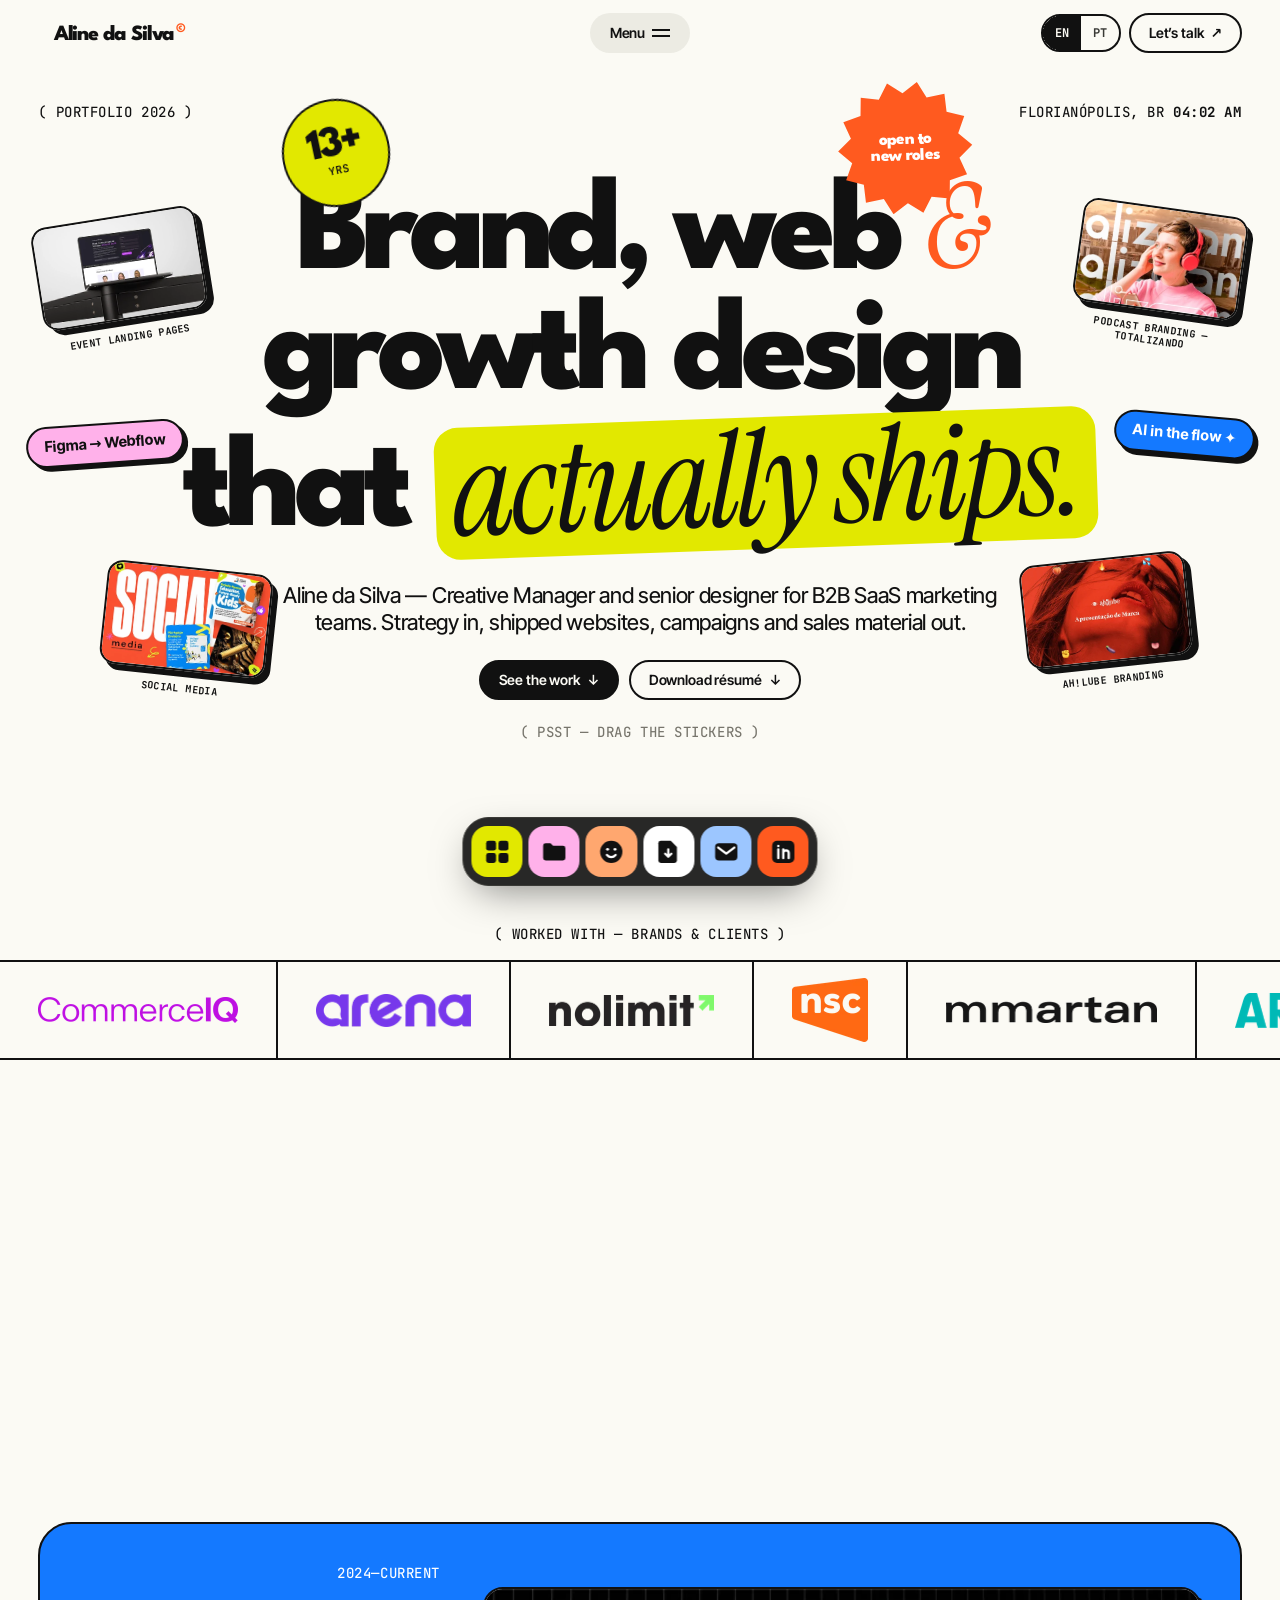
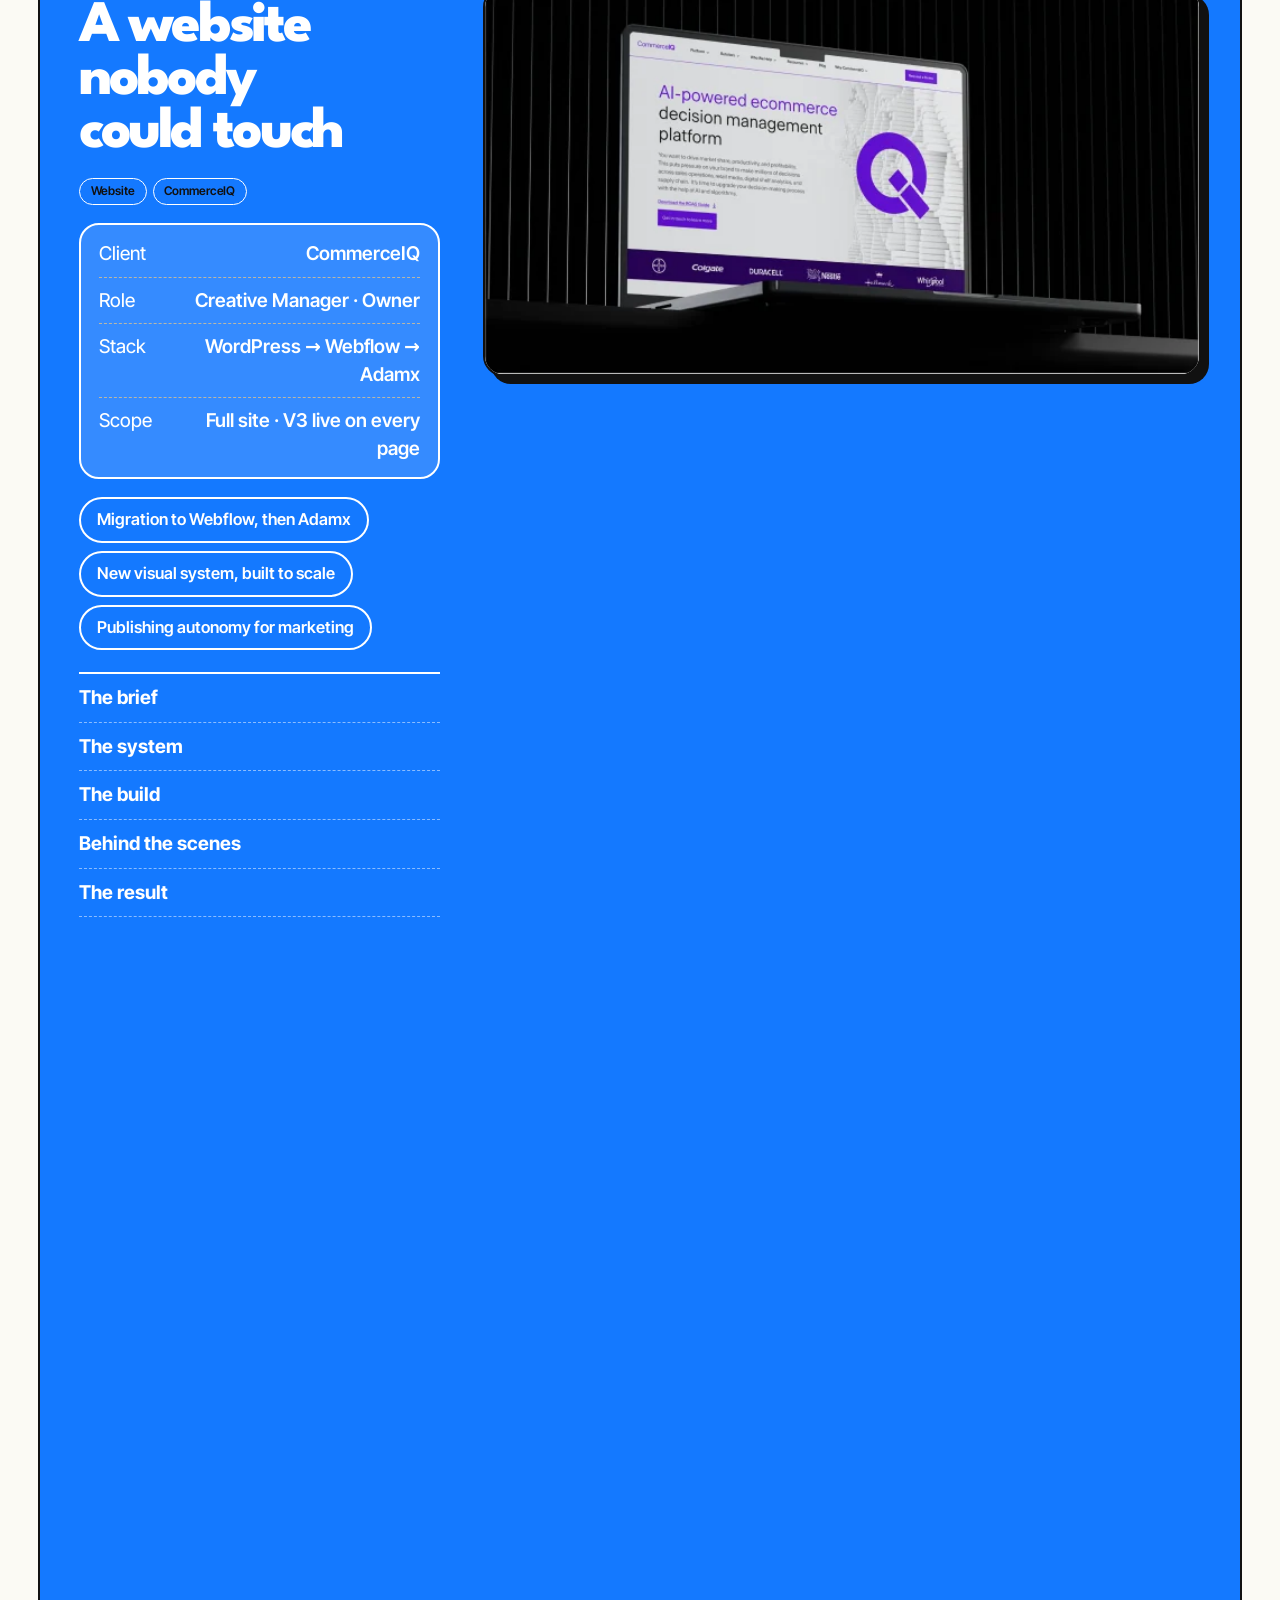
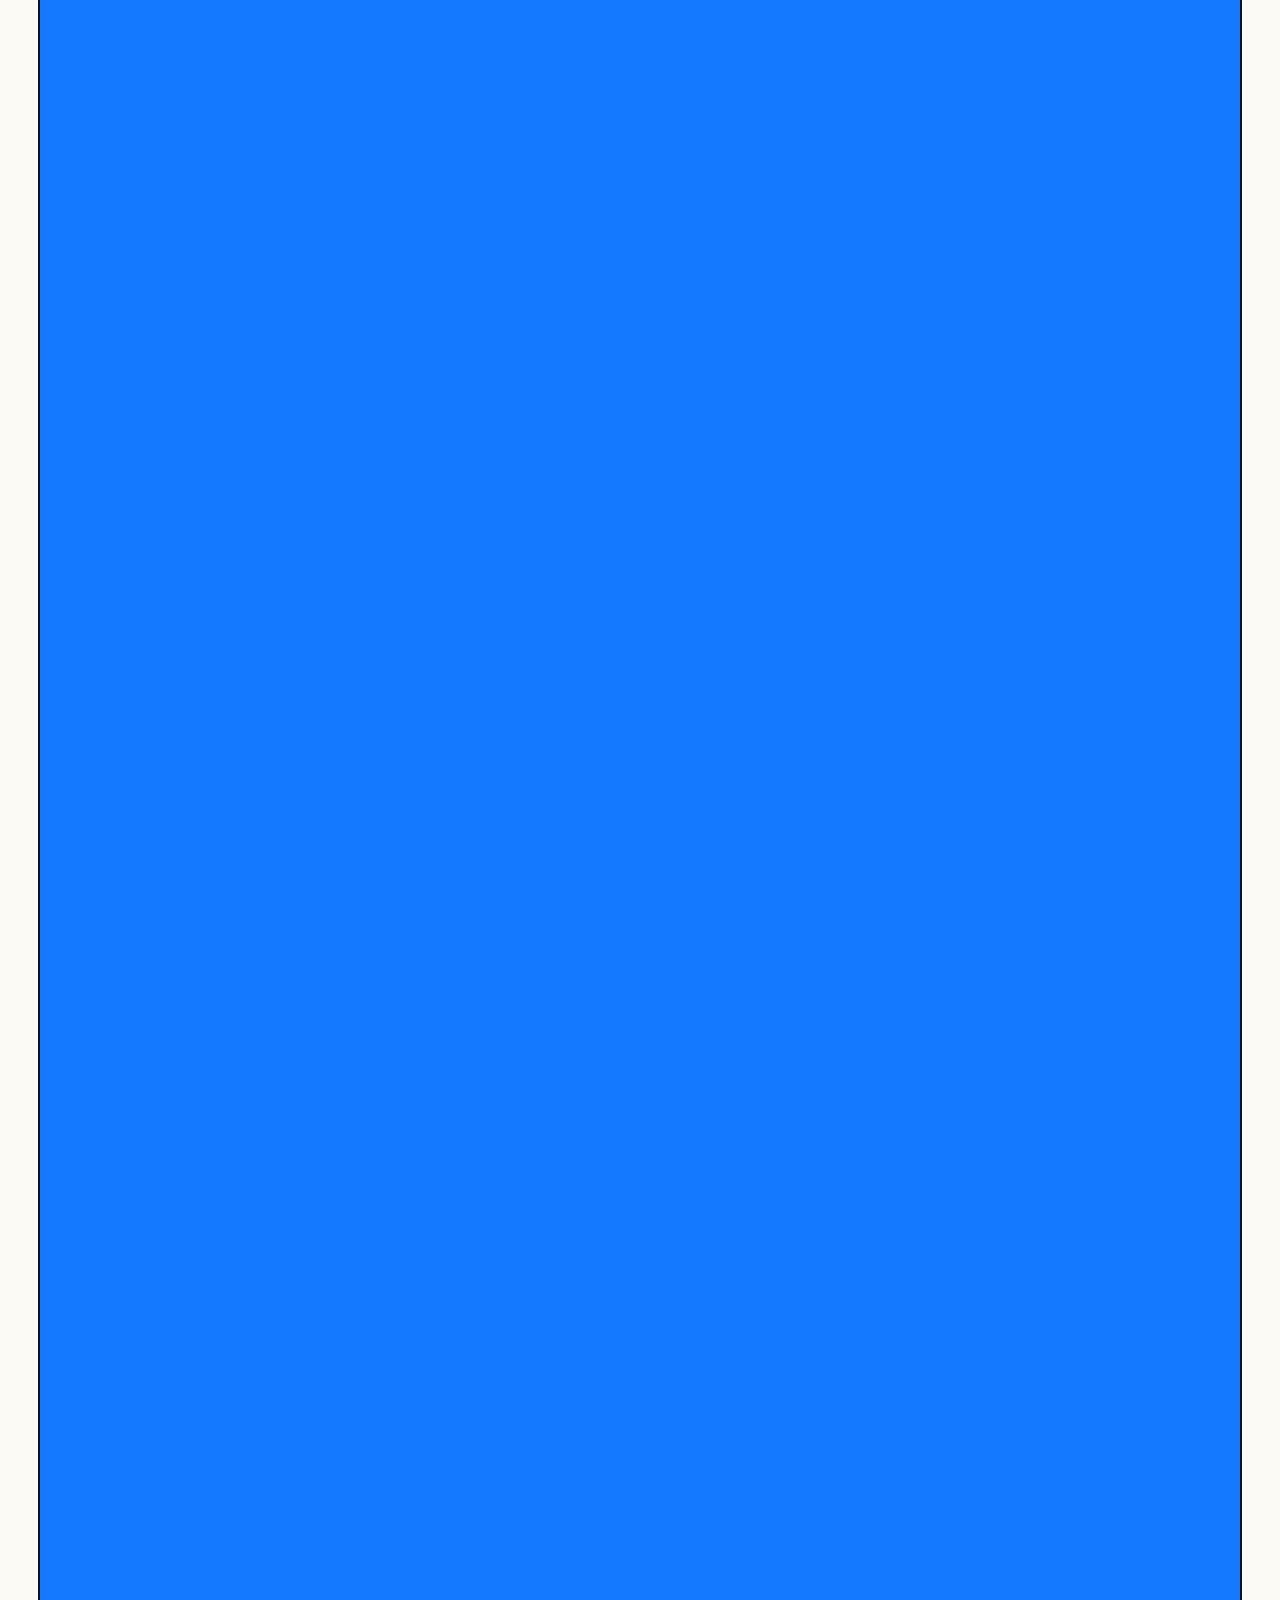
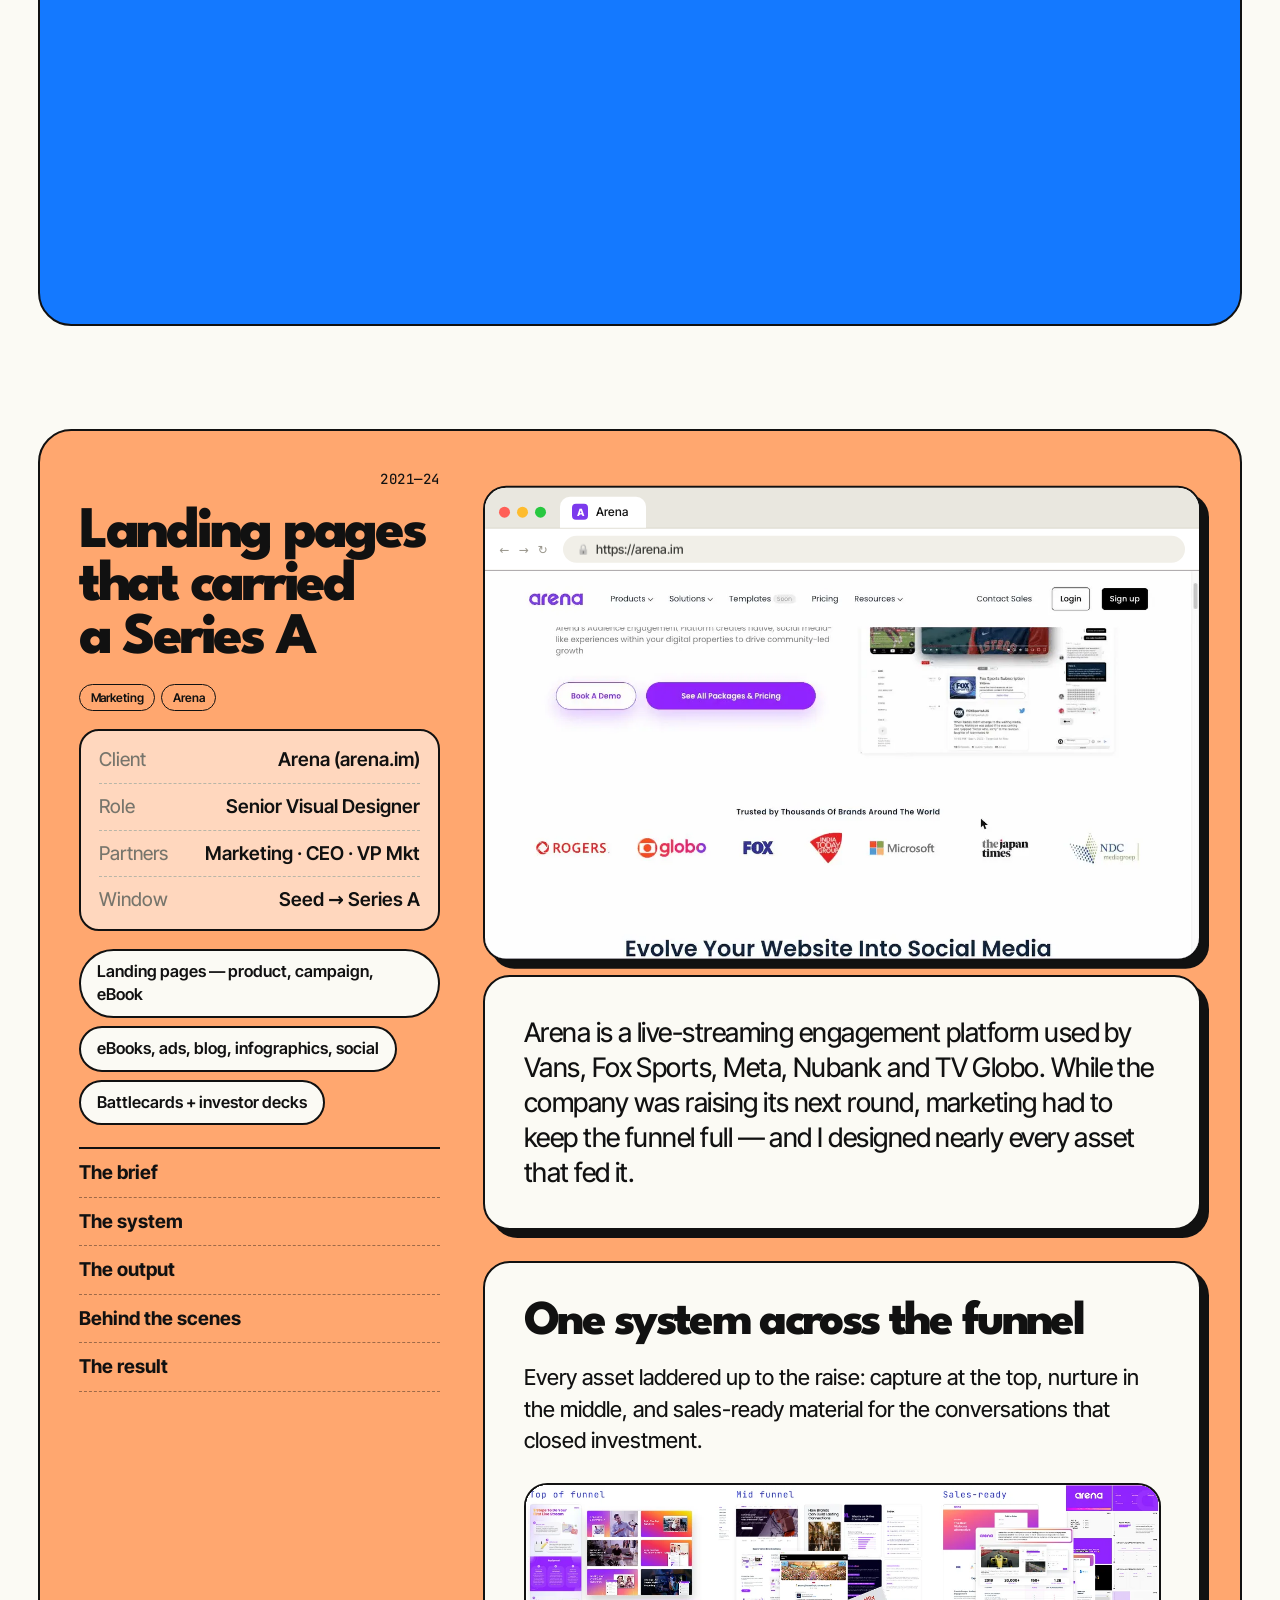
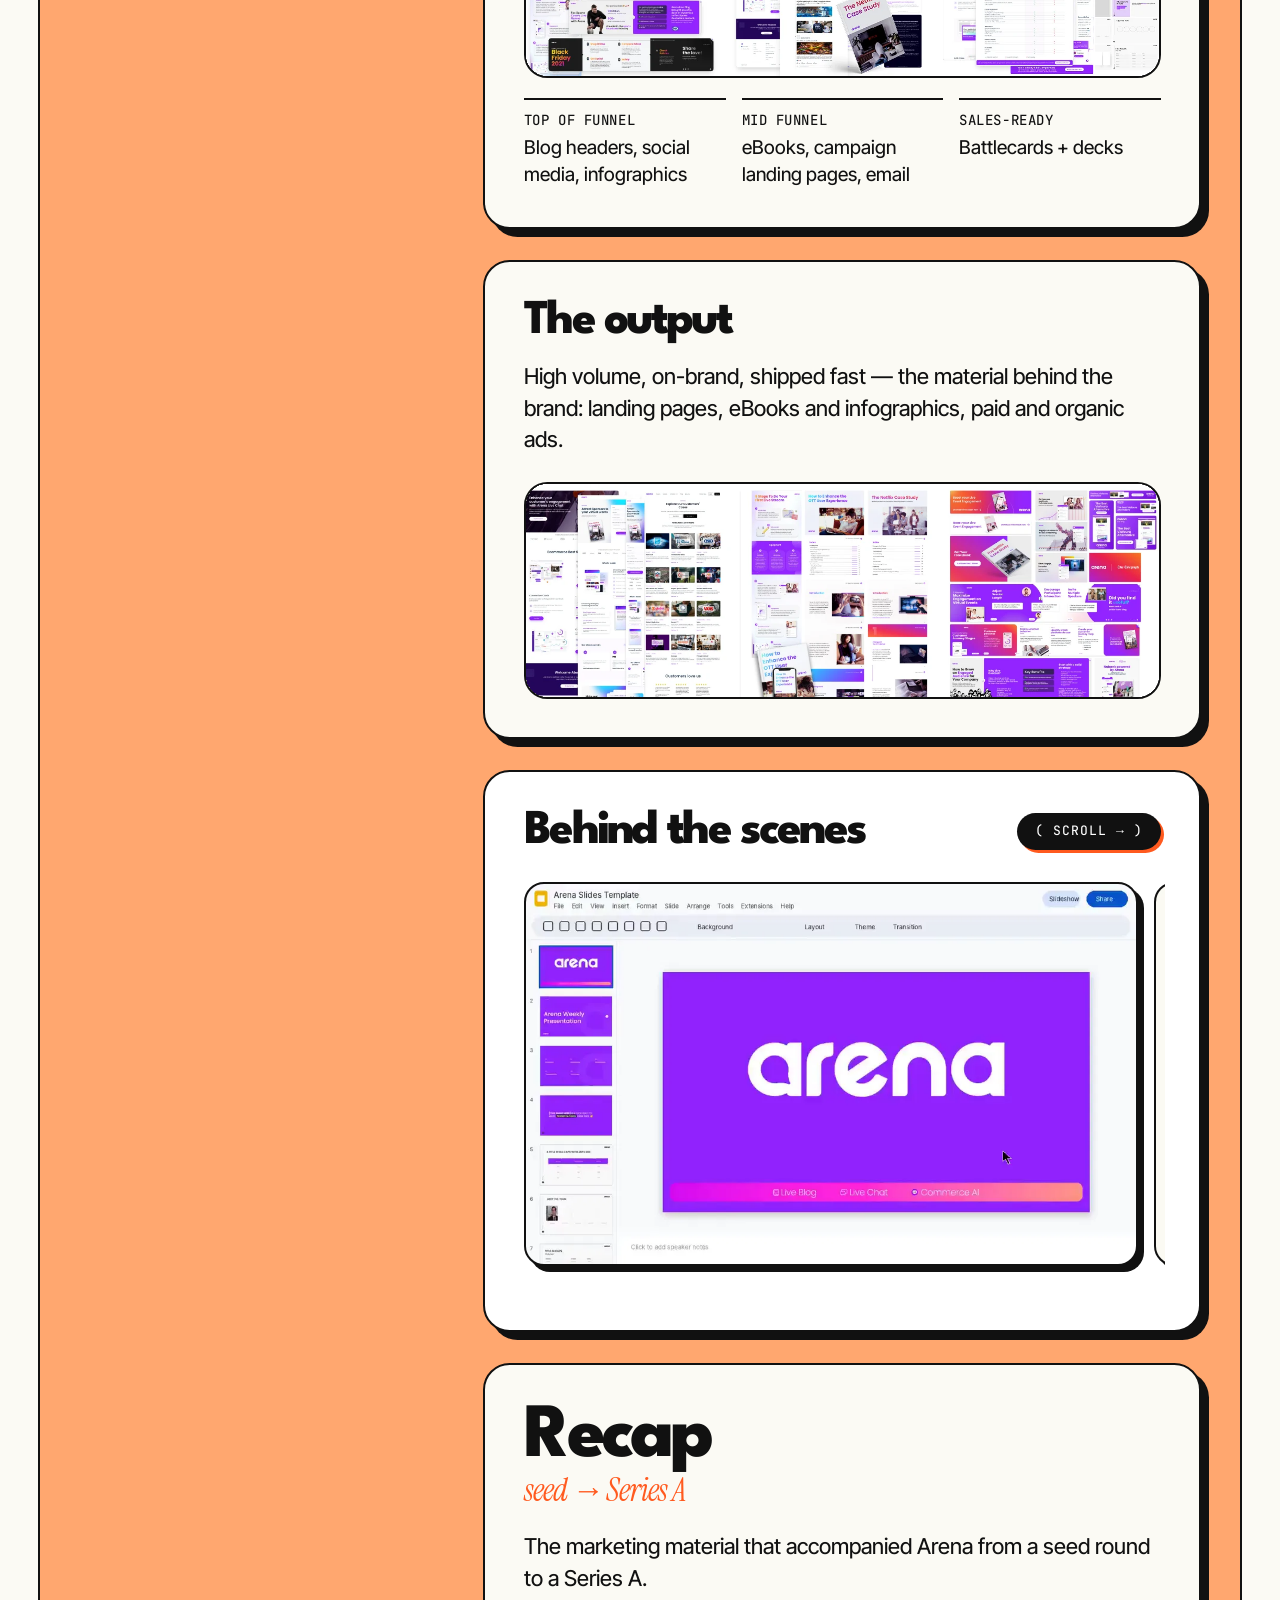
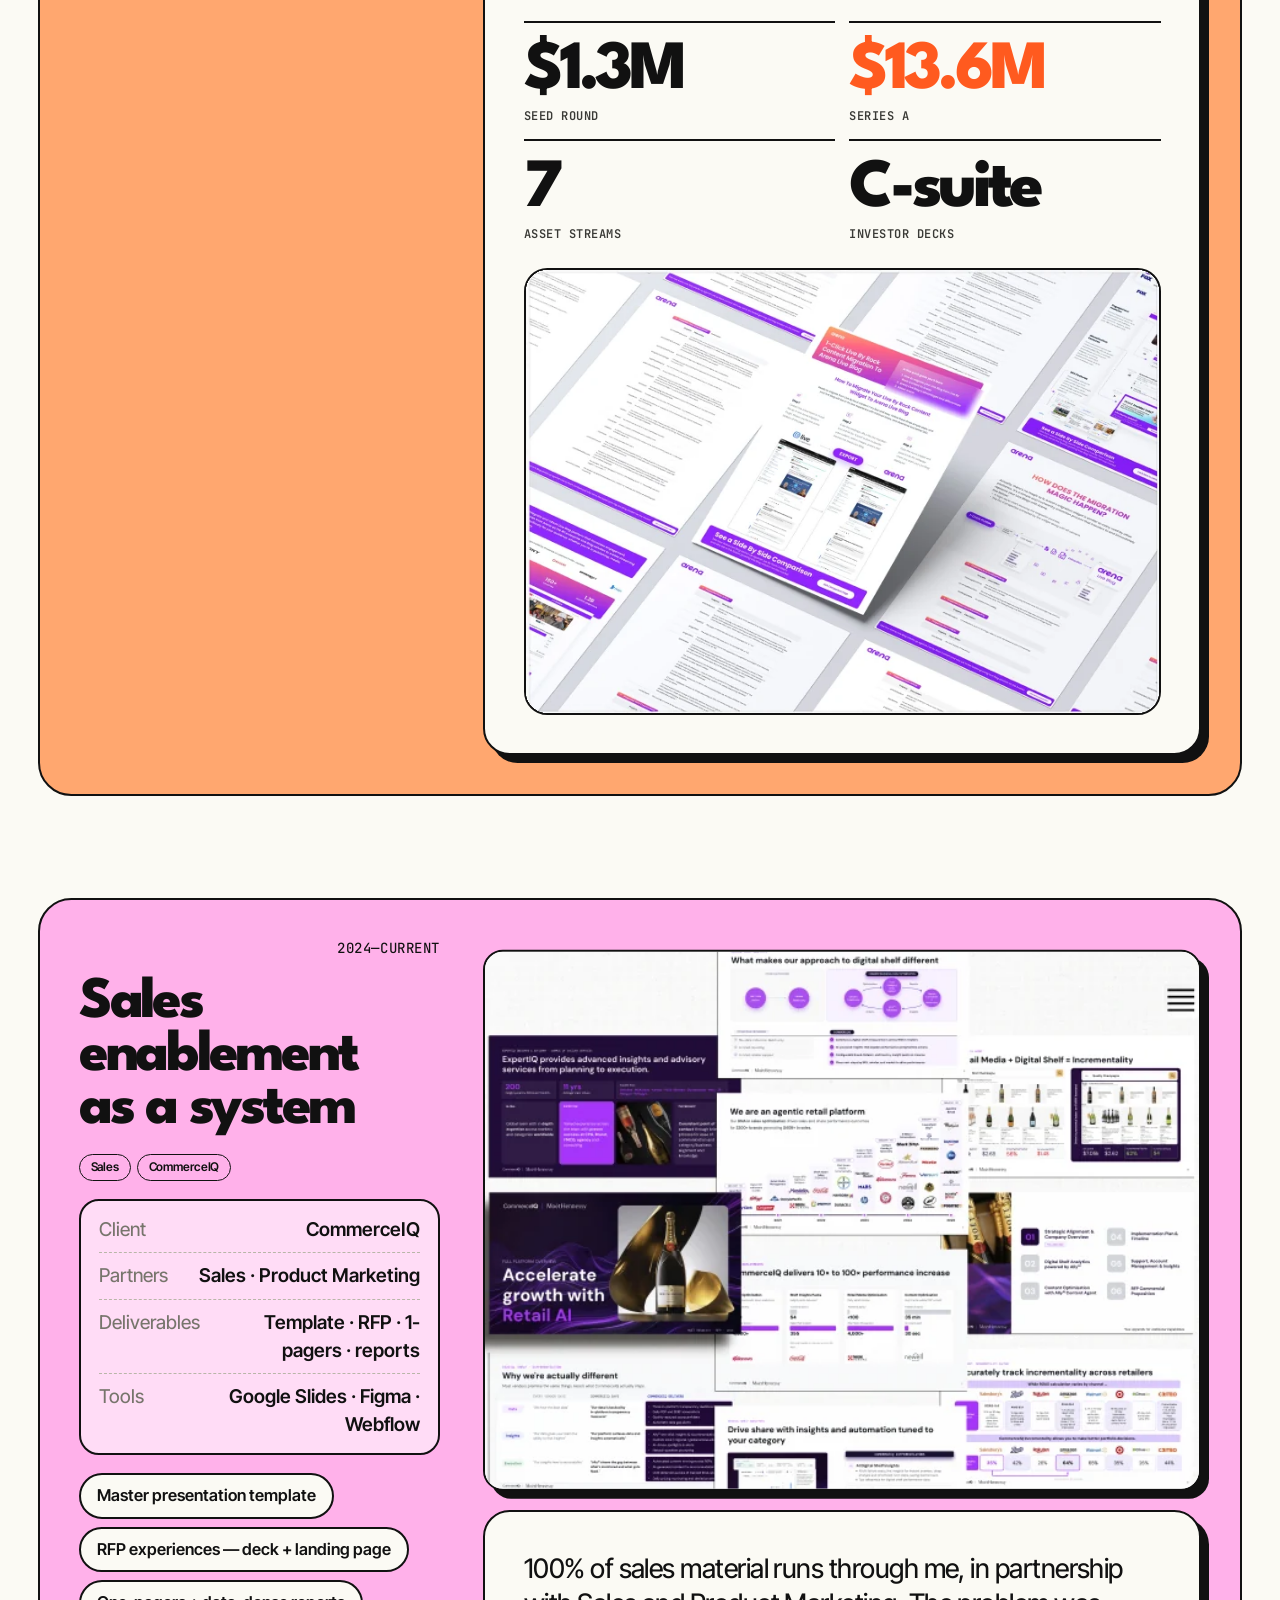
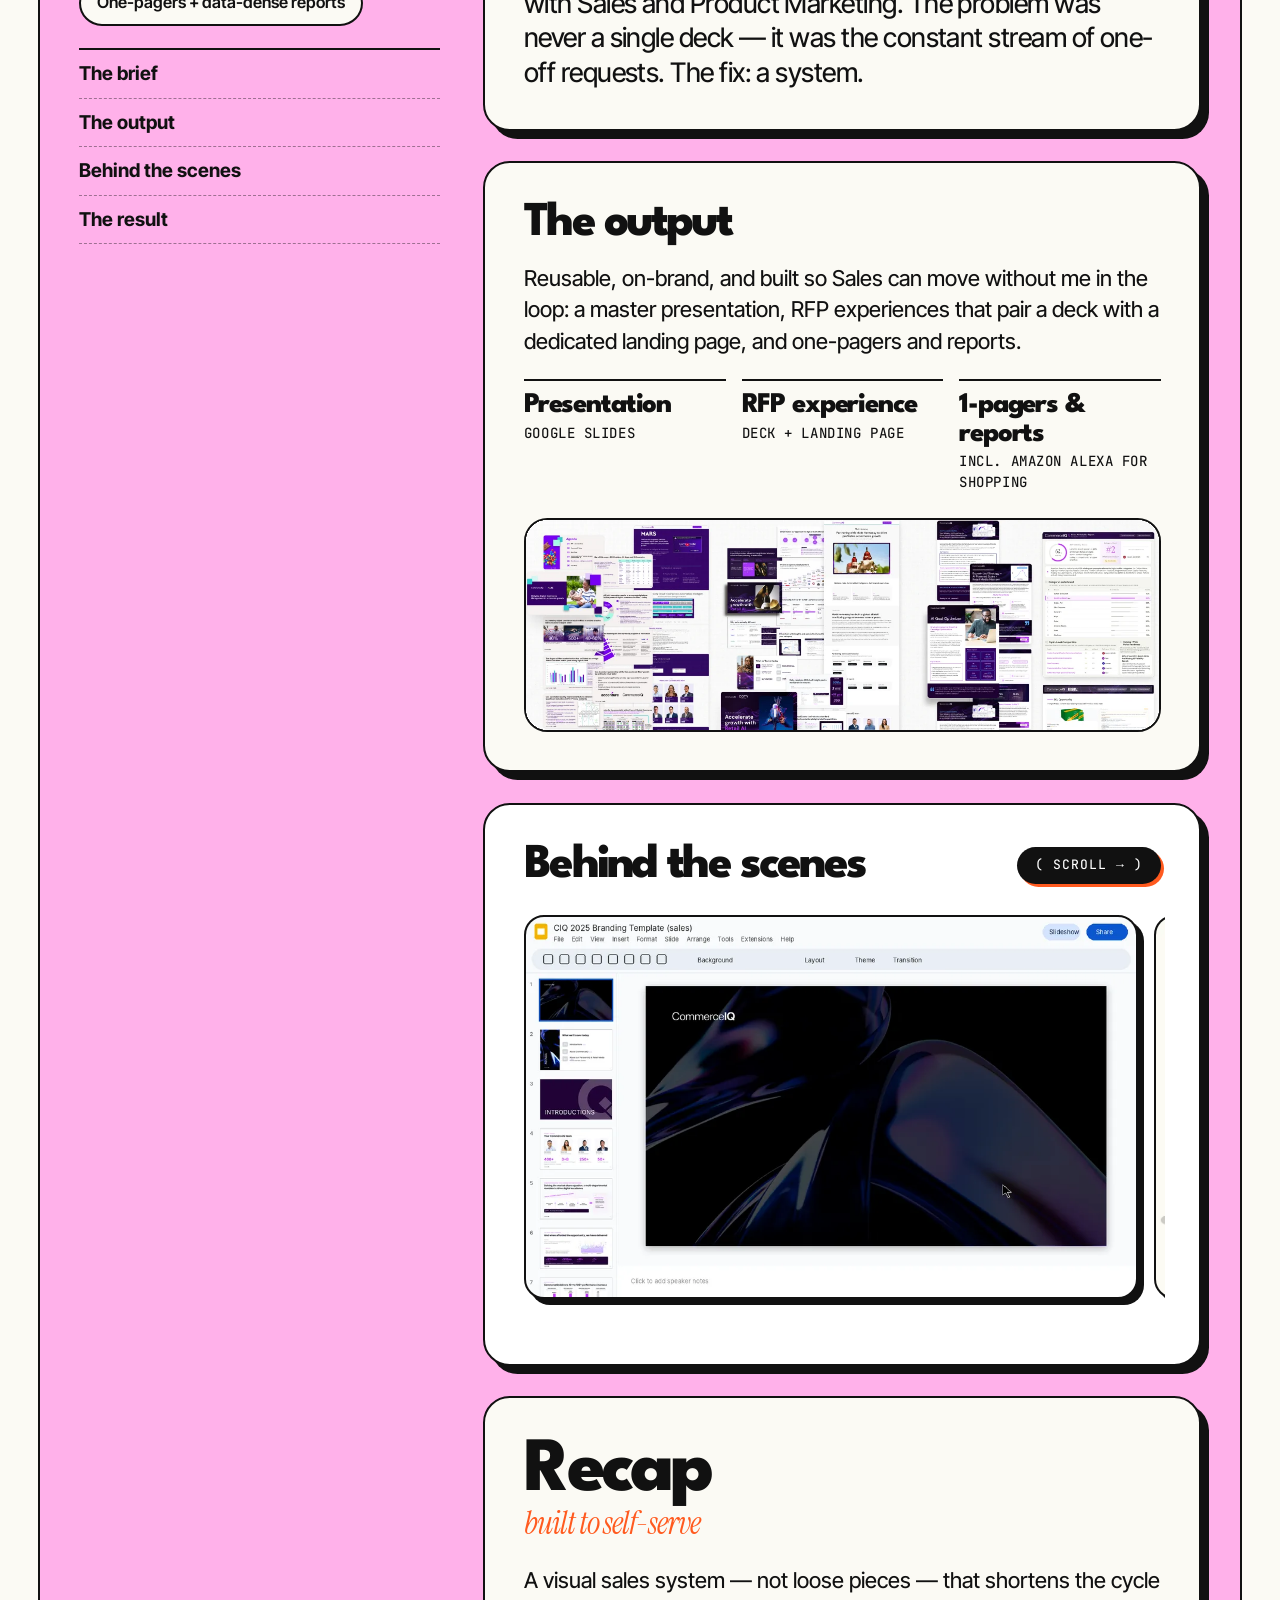
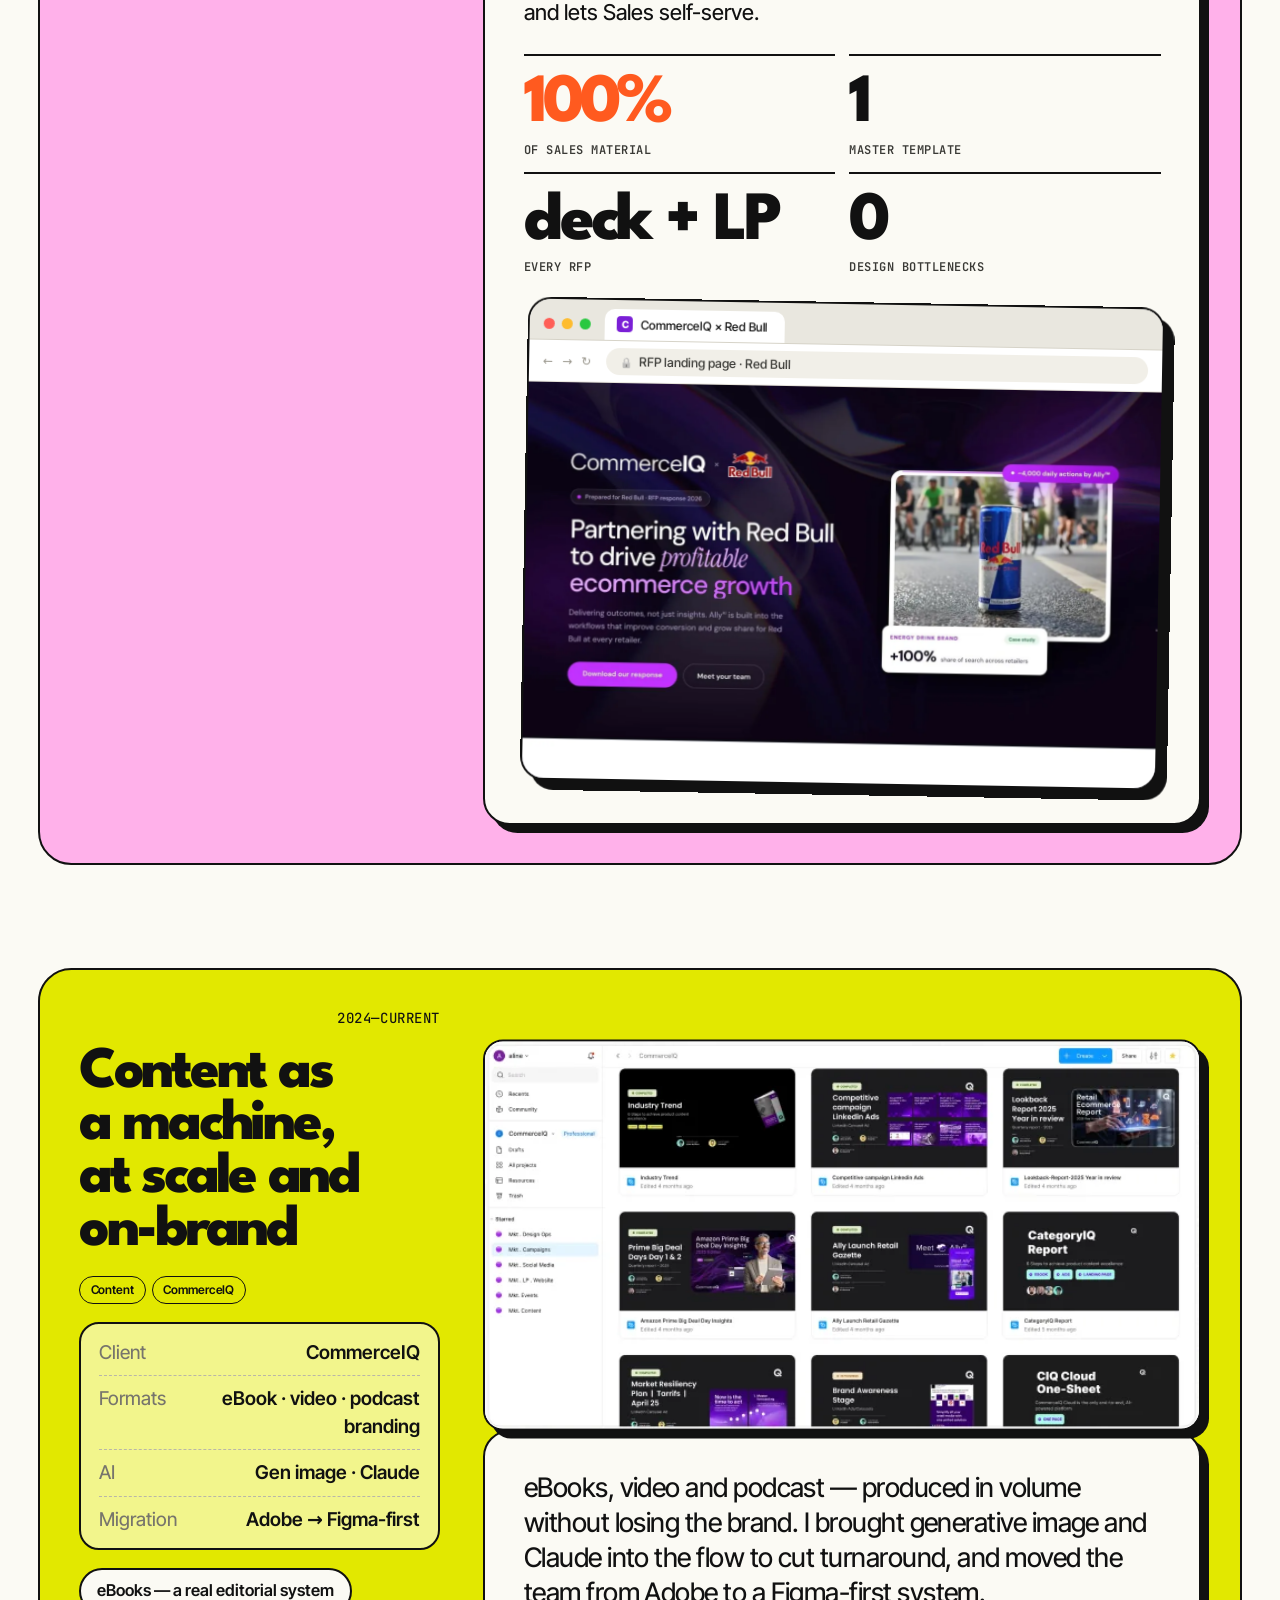
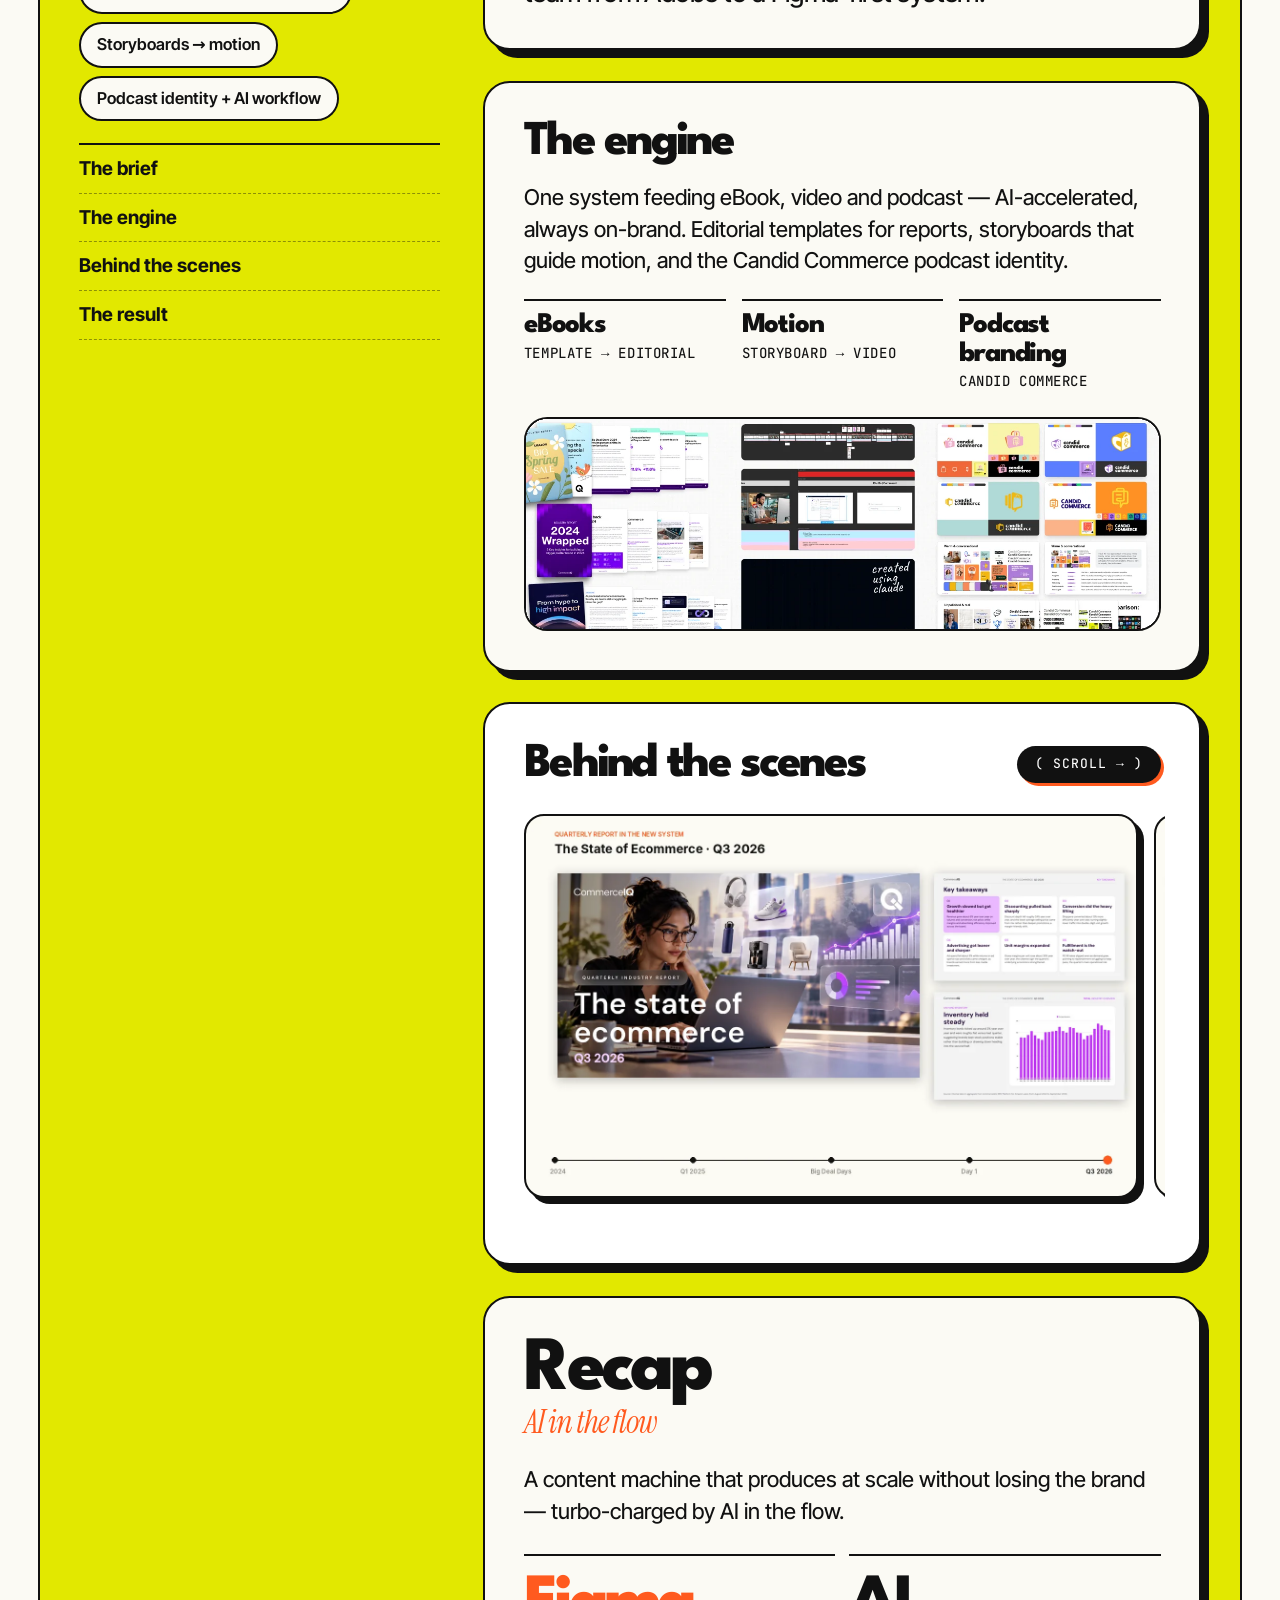
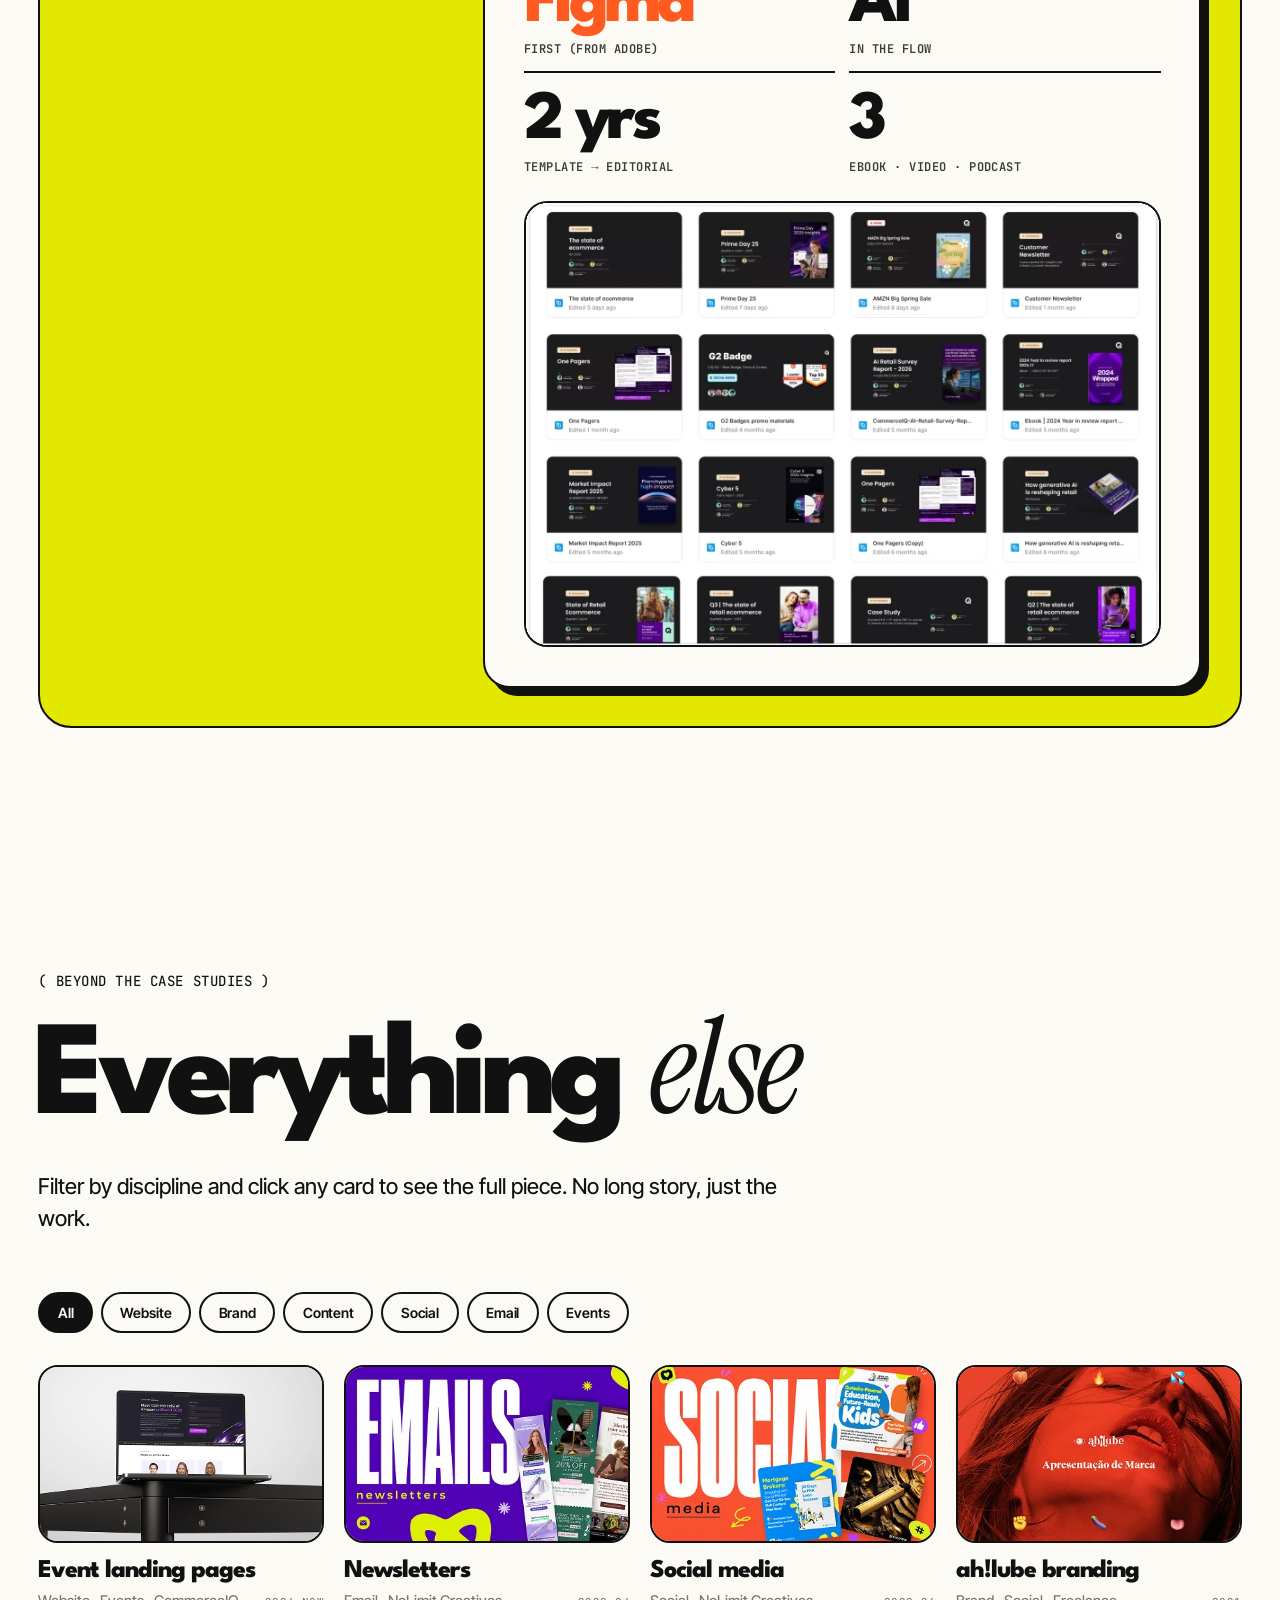
==== commit 7b28549f: "Add Google Tag Manager (GTM-TVB2PXB4) Co-Authored-By: Claude Opus 5.5 <noreply@anthropic.com> Claude" ====
--- a/index.html
+++ b/index.html
@@ -2,6 +2,14 @@
 <html lang="en" class="no-js">
 <head>
 <meta charset="utf-8">
+<!-- Google Tag Manager -->
+<script async src="https://www.googletagmanager.com/gtm.js?id=GTM-TVB2PXB4"></script>
+<script>
+  window.dataLayer = window.dataLayer || [];
+  function gtag(){dataLayer.push(arguments);}
+  gtag('js', new Date());
+</script>
+<!-- End Google Tag Manager -->
 <meta name="google-site-verification" content="I-gGxGEXdivBfOB4JiU8xKTFjiCUjBI_UH9YMmNfj4s">
 <meta name="viewport" content="width=device-width, initial-scale=1">
 <title>Aline da Silva — Creative Manager &amp; Senior Brand, Marketing &amp; Web Designer | Remote, Brazil</title>
@@ -32,6 +40,7 @@
 <script type="application/ld+json">[{"@context": "https://schema.org", "@type": "ProfilePage", "@id": "https://alinehojesou.github.io/#page", "url": "https://alinehojesou.github.io/", "name": "Aline da Silva — Creative Manager & Senior Brand, Marketing & Web Designer | Remote, Brazil", "inLanguage": "en", "dateModified": "2026-11-16", "mainEntity": {"@id": "https://alinehojesou.github.io/#aline"}}, {"@context": "https://schema.org", "@type": "Person", "@id": "https://alinehojesou.github.io/#aline", "name": "Aline da Silva", "url": "https://alinehojesou.github.io/", "image": "https://alinehojesou.github.io/assets/img/cases/aline.webp", "jobTitle": "Creative Manager", "description": "Portfolio of Aline da Silva, Creative Manager and senior brand, marketing, web and growth designer with 13+ years in B2B SaaS. Figma, Webflow, WordPress, HubSpot, AI workflows. Remote from Brazil.", "worksFor": {"@type": "Organization", "name": "CommerceIQ", "url": "https://www.commerceiq.ai"}, "address": {"@type": "PostalAddress", "addressLocality": "Florianópolis", "addressRegion": "SC", "addressCountry": "BR"}, "knowsLanguage": ["pt-BR", "en"], "alumniOf": {"@type": "CollegeOrUniversity", "name": "Universidade Estácio de Sá"}, "award": ["Prêmio NSC de Comunicação 2019 — Imagem/Design", "Prêmio NSC de Comunicação 2019 — Projeto Multimídia"], "hasOccupation": {"@type": "Occupation", "name": "Senior Brand, Marketing & Web Designer", "skills": "Brand design, marketing design, growth design, web design, Figma, Webflow, WordPress, HubSpot, Adobe Creative Cloud, landing pages, sales enablement, email marketing, creative direction, team leadership, AI-assisted creative workflows"}, "knowsAbout": ["Brand design", "Marketing design", "Growth design", "Web design", "Webflow", "WordPress", "Figma", "HubSpot", "Sales enablement", "B2B SaaS marketing", "Landing pages", "Email marketing", "Creative direction", "AI-assisted design workflows", "Retail media"], "sameAs": ["https://www.linkedin.com/in/aline-da-silva", "https://www.behance.net/hojesoualine", "https://github.com/alinehojesou"]}, {"@context": "https://schema.org", "@type": "FAQPage", "inLanguage": "en", "mainEntity": [{"@type": "Question", "name": "What kind of roles is Aline da Silva open to?", "acceptedAnswer": {"@type": "Answer", "text": "Senior, hands-on design roles where design drives marketing and growth: Senior Brand Designer, Senior Marketing Designer, Growth Designer, Brand & Web Designer, Marketing Web Designer, Design Lead, Creative Lead and Creative Manager."}}, {"@type": "Question", "name": "Where is she based, and does she work remotely?", "acceptedAnswer": {"@type": "Answer", "text": "Florianópolis, Brazil (UTC−3). She works 100% remotely and has worked with US-based B2B SaaS teams since 2020, overlapping with US Eastern and Pacific hours."}}, {"@type": "Question", "name": "What does she design and build?", "acceptedAnswer": {"@type": "Answer", "text": "Marketing websites and landing pages (designed in Figma, built in Webflow and WordPress), brand systems, campaigns, sales enablement decks and RFP experiences, eBooks and reports, HubSpot email, event materials and motion storyboards."}}, {"@type": "Question", "name": "Which industries has she worked in?", "acceptedAnswer": {"@type": "Answer", "text": "B2B SaaS, AI, ecommerce and retail media (CommerceIQ), live-streaming and martech (Arena), plus agencies, brand consultancies and one of Brazil’s largest media groups."}}, {"@type": "Question", "name": "How does she use AI in design work?", "acceptedAnswer": {"@type": "Answer", "text": "Claude and generative image are part of her daily workflow — for campaign concepting, on-brand landing pages and decks, HTML animations and faster production — without losing craft."}}, {"@type": "Question", "name": "Which languages does she work in?", "acceptedAnswer": {"@type": "Answer", "text": "Portuguese (native) and English (professional; she is a former English teacher)."}}]}, {"@context": "https://schema.org", "@type": "ItemList", "name": "Selected work", "itemListElement": [{"@type": "ListItem", "position": 1, "item": {"@type": "CreativeWork", "name": "A website nobody could touch", "url": "https://alinehojesou.github.io/#commerceiq-website", "description": "CommerceIQ ran on WordPress with rigid HTML themes — even reordering a section meant a developer and a multi-day ticket. I planned the site as a living system and rebuilt it across three generations, each one cutting dev dependency and raising the design bar.", "creator": {"@id": "https://alinehojesou.github.io/#aline"}}}, {"@type": "ListItem", "position": 2, "item": {"@type": "CreativeWork", "name": "Landing pages that carried a Series A", "url": "https://alinehojesou.github.io/#arena-marketing", "description": "Arena is a live-streaming engagement platform used by Vans, Fox Sports, Meta, Nubank and TV Globo. While the company was raising its next round, marketing had to keep the funnel full — and I designed nearly every asset that fed it.", "creator": {"@id": "https://alinehojesou.github.io/#aline"}}}, {"@type": "ListItem", "position": 3, "item": {"@type": "CreativeWork", "name": "Sales enablement as a system", "url": "https://alinehojesou.github.io/#commerceiq-sales", "description": "100% of sales material runs through me, in partnership with Sales and Product Marketing. The problem was never a single deck — it was the constant stream of one-off requests. The fix: a system.", "creator": {"@id": "https://alinehojesou.github.io/#aline"}}}, {"@type": "ListItem", "position": 4, "item": {"@type": "CreativeWork", "name": "Content as a machine, at scale and on-brand", "url": "https://alinehojesou.github.io/#commerceiq-content", "description": "eBooks, video and podcast — produced in volume without losing the brand. I brought generative image and Claude into the flow to cut turnaround, and moved the team from Adobe to a Figma-first system.", "creator": {"@id": "https://alinehojesou.github.io/#aline"}}}]}]</script>
 </head>
 <body>
+<noscript><iframe src="https://www.googletagmanager.com/ns.html?id=GTM-TVB2PXB4" height="0" width="0" style="display:none;visibility:hidden" title="Google Tag Manager"></iframe></noscript>
 <div class="loader" aria-hidden="true"><span class="loader-name">Aline da Silva<sup>©</sup></span><b class="loader-n">0</b><span class="mono">( Portfolio 2026 )</span></div>
 <a class="skip" href="#main">Skip to content</a>
 <header class="top">
